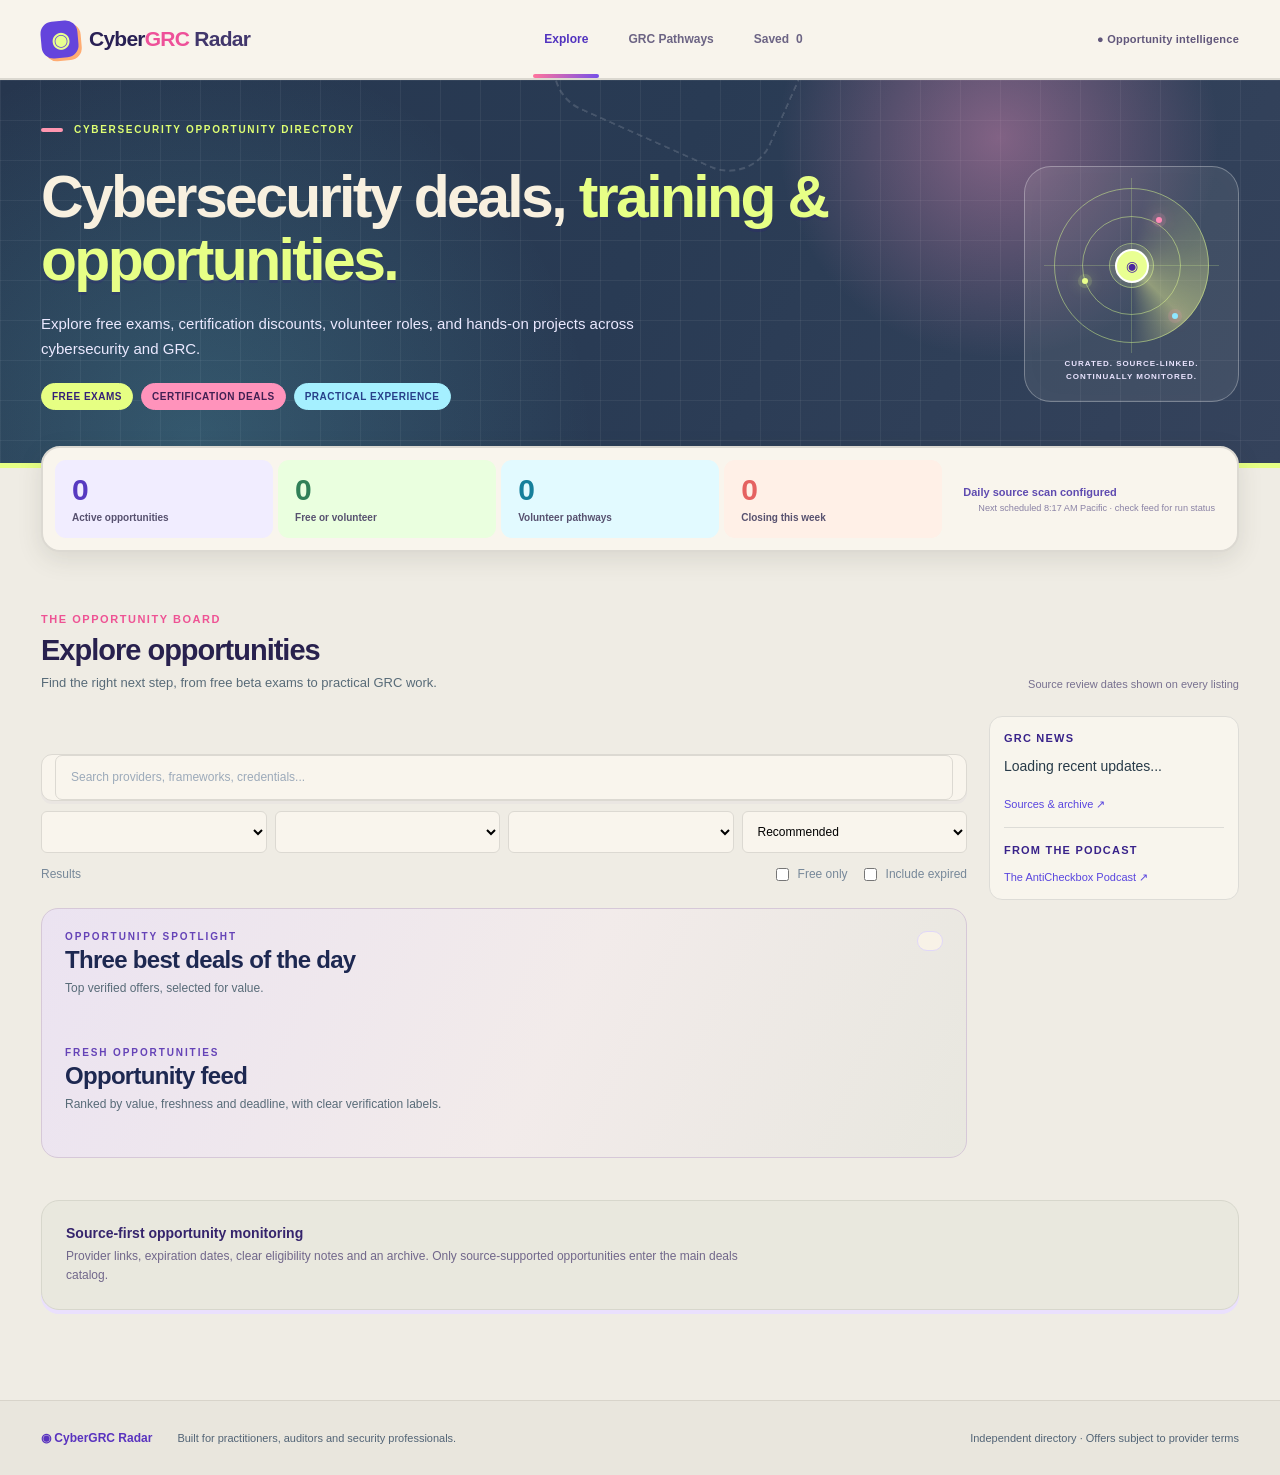
==== index.html @ ed6a0fc0 "Rollback homepage regression to last known working layout" ====
<!doctype html><html lang="en"><head><meta charset="utf-8"><meta name="viewport" content="width=device-width,initial-scale=1"><title>CyberGRC Radar | Cybersecurity Deals, Training & Opportunities</title><link rel="icon" type="image/svg+xml" href="/favicon.svg"><link rel="shortcut icon" type="image/svg+xml" href="/favicon.svg"><style>:root{--bg:#f7f9fb;--surface:#fff;--ink:#122539;--ink2:#33465d;--muted:#718096;--line:#e2e8ee;--navy:#123a53;--blue:#326b82;--teal:#277967;--mint:#e9f5f1;--sand:#faf1e2;--focus:#739cae}*{box-sizing:border-box}html{scroll-behavior:smooth}body{margin:0;background:var(--bg);color:var(--ink);font-family:-apple-system,BlinkMacSystemFont,"Segoe UI",Inter,Arial,sans-serif;font-size:14px;-webkit-font-smoothing:antialiased}button,input,select{font:inherit}button{cursor:pointer}a{color:inherit;text-decoration:none}a:focus-visible,button:focus-visible,input:focus-visible,select:focus-visible{outline:3px solid #95c6cf;outline-offset:2px}.site-shell{min-height:100vh}.nav-bar{height:76px;background:#fff;border-bottom:1px solid #e5eaef}.nav-inner{max-width:1260px;padding:0 31px;margin:auto;height:100%;display:flex;align-items:center;justify-content:space-between;gap:28px}.wordmark{display:inline-flex;align-items:center;gap:11px;font-weight:800;font-size:20px;letter-spacing:-.8px;white-space:nowrap}.logo-mark{width:37px;height:37px;border-radius:9px;display:grid;place-items:center;background:#1e4557;color:#d3f4e9}.wordmark-accent{color:#2f7781}.wordmark-muted{font-weight:450;color:#647786}.top-links{height:100%;display:flex;align-items:center;gap:30px}.top-links button{display:flex;height:100%;align-items:center;gap:7px;background:none;border:0;font-size:13px;font-weight:600;color:#65788a;position:relative;white-space:nowrap;padding:0 4px}.top-links button.active{color:#173b53}.top-links button.active:after{content:"";position:absolute;bottom:0;height:3px;background:#2c7180;left:0;right:0;border-radius:3px 3px 0 0}.saved-count{border-radius:8px;background:#edf2f5;font-size:11px;padding:3px 6px;color:#567081}.nav-verified{font-size:11px;letter-spacing:.02em;color:#66818f;display:flex;align-items:center;gap:8px;white-space:nowrap}.online-dot,.mini-green-dot,.status-dot{display:inline-block;width:7px;height:7px;border-radius:50%;background:#3b927e}.hero{background:linear-gradient(115deg,#143a50 0%,#123b52 45%,#224e60 100%);color:white}.hero:before{content:"";position:absolute;inset:76px 0 auto;height:305px;pointer-events:none;background:radial-gradient(ellipse 600px 280px at 80% 34%,rgba(115,201,190,.11),transparent 65%)}.hero-row{min-height:308px;max-width:1260px;margin:auto;display:flex;justify-content:space-between;align-items:center;padding:24px 31px 39px;position:relative;gap:45px}.hero-eyebrow{max-width:1198px;margin:auto;padding-top:43px;font-size:10px;font-weight:800;letter-spacing:.165em;color:#a0d4d6;display:flex;align-items:center;gap:11px}.eyebrow-line{width:24px;background:#73c3b6;height:2px}.hero h1{font-size:clamp(35px,4.3vw,55px);letter-spacing:-2.1px;line-height:1.1;max-width:820px;margin:7px 0 20px;font-weight:710}.hero h1 span{color:#a8d9d8}.hero p{color:#c2d7e3;font-size:15px;line-height:1.65;max-width:680px;margin:0}.hero-panel{width:215px;flex:none;display:flex;flex-direction:column;align-items:center;justify-content:center;gap:5px;opacity:.92}.hero-panel>span{font-size:9px;letter-spacing:.12em;text-align:center;color:#9bc3c9;line-height:1.6;font-weight:650}.radar-visual{width:175px;height:175px;position:relative;border-radius:50%;display:grid;place-items:center}.radar-ring{position:absolute;border:1px solid rgba(156,226,212,.27);border-radius:50%}.ring-one{inset:10px}.ring-two{inset:38px}.ring-three{inset:65px}.radar-visual:before,.radar-visual:after{content:"";position:absolute;background:rgba(152,217,210,.19)}.radar-visual:before{width:1px;height:100%}.radar-visual:after{height:1px;width:100%}.radar-sweep{position:absolute;inset:10px;border-radius:50%;background:conic-gradient(from 200deg,transparent 0deg,transparent 230deg,rgba(70,167,160,.23) 315deg,transparent 360deg)}.radar-ping{position:absolute;z-index:2;width:6px;height:6px;border-radius:50%;background:#9bdbb9;box-shadow:0 0 10px rgba(147,233,187,.65)}.dot1{top:39px;left:112px}.dot2{top:100px;left:38px}.dot3{bottom:34px;right:41px}.radar-center{z-index:3;background:#17485c;border:1px solid #4b9097;width:34px;height:34px;border-radius:50%;display:grid;place-items:center;color:#a1d8d4}.metrics-bar{max-width:1198px;margin:-17px auto 0;min-height:100px;background:#fff;border:1px solid var(--line);border-radius:9px;box-shadow:0 7px 25px #123a5310;display:flex;align-items:stretch;position:relative;padding:18px 14px;z-index:2}.metrics-bar>div:not(.metric-note){flex:1;display:flex;flex-direction:column;justify-content:center;gap:5px;padding:0 23px;border-right:1px solid var(--line)}.metric-value{font-size:26px;line-height:1;font-weight:735;letter-spacing:-1px}.metric-label{font-size:11px;color:#75899a;white-space:nowrap}.metric-note{min-width:220px;padding:0 20px;display:flex;align-items:flex-start;gap:7px;justify-content:center;flex-direction:column;font-weight:650;color:#477e73;font-size:11px}.metric-note small{color:#8598a5;font-weight:450;margin-left:15px;margin-top:-2px}.mini-green-dot{position:absolute}.metric-note>span:not(.mini-green-dot){padding-left:15px}.workspace{max-width:1198px;margin:auto;padding:48px 0 90px}.section-heading{display:flex;justify-content:space-between;align-items:end;margin-bottom:23px;gap:20px}.section-heading h2{font-size:26px;margin:8px 0 6px;letter-spacing:-.6px;font-weight:710}.section-heading p{font-size:13px;color:#7d8e9d;margin:0;line-height:1.5}.kicker{font-size:10px;letter-spacing:.15em;font-weight:800;color:#448a82}.update-note{font-size:11px;color:#8ba0ad;display:flex;align-items:center;gap:7px;padding-bottom:3px;white-space:nowrap}.section-tabs{display:flex;gap:0;border-bottom:1px solid var(--line);overflow-x:auto;scrollbar-width:none;margin-bottom:22px}.section-tabs button{background:transparent;border:0;border-bottom:2px solid transparent;white-space:nowrap;color:#728493;font-size:12px;font-weight:600;padding:14px 20px 14px;transition:color .15s}.section-tabs button:first-child{padding-left:3px}.section-tabs button.selected{color:#24677a;border-bottom-color:#24677a}.section-tabs button:hover{color:#1f566c}.control-area{display:flex;gap:15px;align-items:end;margin-bottom:20px}.search-field{min-height:45px;display:flex;align-items:center;gap:12px;background:#fff;border:1px solid #dae3ea;border-radius:7px;padding:0 13px;color:#889dad;flex:1;min-width:200px}.search-field input{min-width:0;width:100%;border:none;outline:none;background:transparent;font-size:12px;color:#24394a}.search-field input::placeholder{color:#9caaba}.search-field button{border:none;background:none;color:#789}.filters{display:flex;gap:11px}.filters label{display:flex;flex-direction:column;gap:5px;font-size:10px;color:#7892a1;font-weight:600}.filters select,.result-sort select{appearance:none;-webkit-appearance:none;background:#fff url("data:image/svg+xml,%3Csvg xmlns='http://www.w3.org/2000/svg' width='12' height='12' viewBox='0 0 24 24' fill='none' stroke='%236a8596' stroke-width='2'%3E%3Cpath d='m6 9 6 6 6-6'/%3E%3C/svg%3E") no-repeat right 12px center;border:1px solid #dae3ea;border-radius:7px;min-height:45px;padding:0 29px 0 12px;font-size:12px;color:#405669;min-width:145px;max-width:190px}.results-toolbar{display:flex;justify-content:space-between;gap:12px;align-items:center;margin:19px 0}.result-count{display:flex;align-items:center;gap:11px;color:#8294a3;font-size:12px}.result-count strong{font-size:13px;color:#1c4257}.result-count label{display:flex;align-items:center;gap:5px;font-size:11px;cursor:pointer;white-space:nowrap}.result-count input{accent-color:#286b78}.result-sort{display:flex;align-items:center;gap:11px;font-size:11px;color:#8497a5}.result-sort select{min-height:34px;min-width:125px;padding-left:10px}.result-sort>button{color:#44827a;background:none;border:0;font-weight:700;font-size:11px;display:flex;align-items:center;gap:4px}.deals-grid{display:grid;grid-template-columns:repeat(3,minmax(0,1fr));gap:16px}.deal-card{background:#fff;border:1px solid #e0e7ec;border-radius:9px;padding:23px 20px 18px;min-height:303px;display:flex;flex-direction:column;transition:border-color .18s,box-shadow .18s,transform .18s}.deal-card:hover{border-color:#acc5cc;box-shadow:0 9px 24px #183f5610;transform:translateY(-1px)}.deal-expired{opacity:.68}.deal-mainrow{display:flex;align-items:flex-start;gap:12px}.deal-icon{flex:0 0 42px;width:42px;height:42px;border-radius:9px;display:grid;place-items:center;background:#ecf4f6;color:#286e7a}.deal-icon.ink-icon{background:#f0f4ed;color:#57816c}.deal-content{flex:1;min-width:0}.deal-headline{font-size:11px;display:flex;flex-wrap:wrap;gap:5px;color:#6c8190;align-items:center}.provider{font-weight:800;color:#376b80}.mini-divider{color:#a7b5bb}.deal-card h3{font-size:15px;letter-spacing:-.23px;font-weight:710;line-height:1.37;margin:7px 0 0}.save-icon{flex:none;border:0;background:transparent;color:#95a6ae;padding:2px}.save-icon.is-saved{color:#357985}.save-icon:hover{color:#25576e}.deal-desc{color:#657b8a;line-height:1.62;font-size:12px;margin:17px 0 15px;min-height:58px}.deal-tagrow{display:flex;align-items:center;flex-wrap:wrap;gap:7px;margin-top:auto}.deal-type{font-size:10px;font-weight:750;color:#6c7690;background:#f1f0fa;border-radius:4px;padding:6px 8px}.deal-type.type-free{color:#327967;background:#e9f5ef}.price-text{font-size:11px;font-weight:650;color:#536c7a}.urgency{display:inline-flex;align-items:center;gap:4px;border-radius:4px;font-size:10px;background:#fff1db;color:#ac6e27;padding:5px 6px;font-weight:720}.upcoming{font-size:10px;color:#4e7d9b;background:#e8f3fa;padding:5px 6px;border-radius:4px}.archived{font-size:10px;color:#8a8d97;background:#f0f0f0;padding:5px 6px;border-radius:4px}.framework-tags{display:flex;gap:6px;flex-wrap:wrap;margin-top:15px}.framework-tags span{font-size:10px;color:#667f91;border:1px solid #dfe8ed;border-radius:4px;padding:4px 7px}.deal-bottom{border-top:1px solid #ecf0f3;margin-top:16px;padding-top:13px;display:flex;align-items:center;justify-content:space-between;gap:7px}.eligibility{font-size:10px;color:#8b9ba7;max-width:50%;position:relative}.eligibility summary{cursor:pointer;display:flex;align-items:center;gap:4px;white-space:nowrap}.eligibility summary::marker{content:""}.eligibility[open]{z-index:5}.eligibility[open]>p{background:#fff;border:1px solid #e1e8ec;box-shadow:0 8px 18px #13374b18;padding:12px;position:absolute;z-index:9;width:280px;left:0;bottom:25px;color:#516b7a;line-height:1.5;border-radius:7px}.eligibility[open]>p+p{bottom:100px}.visit-link{display:flex;align-items:center;gap:3px;color:#2c7381;font-size:11px;font-weight:800;white-space:nowrap}.visit-link:hover{color:#154c64}.about-band{border:1px solid #dae6eb;background:#f0f6f7;border-radius:10px;margin-top:35px;display:flex;align-items:center;justify-content:space-between;padding:24px;gap:25px}.about-heading{display:flex;align-items:flex-start;gap:14px;color:#327584}.about-heading h3{font-size:14px;margin:0 0 6px;color:#24445b}.about-heading p{font-size:12px;max-width:710px;margin:0;color:#718998;line-height:1.6}.about-band button{background:white;border:1px solid #bcd4db;padding:10px 13px;border-radius:6px;display:flex;align-items:center;gap:8px;color:#316b79;font-size:11px;font-weight:760;white-space:nowrap}.no-results{margin:20px auto;padding:80px 15px;text-align:center;display:flex;flex-direction:column;align-items:center;gap:10px;color:#8295a0;background:#fff;border-radius:8px;border:1px solid var(--line)}.no-results h3{margin:5px 0 0;color:#334e60}.no-results p{margin:0 0 12px}.no-results button{background:#1f6072;border:none;color:white;padding:10px 15px;border-radius:6px;display:flex;align-items:center;gap:8px}.discovery-panel{background:#fff;border:1px solid var(--line);border-radius:9px;padding:25px;min-height:340px}.discovery-header{display:flex;gap:16px;align-items:center}.discovery-icon{width:48px;height:48px;border-radius:10px;background:#eaf3f5;color:#3b8290;display:grid;place-items:center}.discovery-header h3{margin:0 0 5px;font-size:18px}.discovery-header p{margin:0;font-size:12px;color:#758a99;line-height:1.6}.discovery-status{display:flex;gap:22px;border-top:1px solid var(--line);border-bottom:1px solid var(--line);margin-top:22px;padding:15px 0;color:#7d929e;font-size:11px}.discovery-status span{display:inline-flex;align-items:center;gap:8px}.status-dot{background:#c8d4db}.status-dot.healthy{background:#3b927e}.lead-list{display:flex;flex-direction:column}.lead-row{padding:18px 3px;border-bottom:1px solid var(--line);display:flex;justify-content:space-between;gap:20px;align-items:center}.lead-row:hover{background:#fafcfe}.lead-row div{display:flex;flex-direction:column;gap:6px}.lead-query{font-size:10px;font-weight:800;color:#b18849;letter-spacing:.06em}.lead-row strong{font-size:13px}.lead-row small{font-size:10px;color:#8b9aa4}.empty-leads{padding:63px 10px;text-align:center;display:flex;flex-direction:column;align-items:center;gap:9px;color:#8ca2aa}.empty-leads strong{font-size:14px;color:#4c687a}.empty-leads p{font-size:12px;max-width:420px;line-height:1.7;margin:0}footer{border-top:1px solid var(--line);background:white;padding:30px max(25px,calc((100vw - 1198px)/2));display:flex;align-items:center;justify-content:space-between;gap:20px;font-size:11px;color:#8ba0ad}footer>div{display:flex;gap:25px;align-items:center}.footer-brand{font-size:12px;font-weight:800;display:flex;align-items:center;gap:7px;color:#315f75}@media(max-width:1240px){.metrics-bar,.workspace{margin-left:24px;margin-right:24px}.hero-eyebrow{margin-left:30px}.metrics-bar{margin-top:-17px}}@media(max-width:950px){.hero-panel{display:none}.hero-row{min-height:260px}.metrics-bar>div:not(.metric-note){padding:0 12px}.metric-note{min-width:170px;padding:0 10px}.control-area{flex-wrap:wrap}.search-field{flex-basis:100%}.filters{width:100%;display:grid;grid-template-columns:repeat(3,minmax(0,1fr))}.filters select{max-width:none;width:100%}.deals-grid{grid-template-columns:repeat(2,minmax(0,1fr))}.nav-verified{display:none}}@media(max-width:650px){.nav-bar{height:65px}.nav-inner{padding:0 16px}.wordmark{font-size:16px;gap:7px}.logo-mark{width:31px;height:31px}.top-links{gap:6px}.top-links button{font-size:11px;padding:0 5px} .top-links button:nth-child(2){display:flex}.hero-eyebrow{padding:30px 20px 0;margin:0;font-size:8px}.hero-row{padding:18px 20px 50px;min-height:auto}.hero h1{font-size:36px;letter-spacing:-1.25px}.hero p{font-size:13px}.metrics-bar{margin:-20px 13px 0;padding:16px 8px;min-height:94px;display:grid;grid-template-columns:repeat(4,1fr)}.metrics-bar>div:not(.metric-note){padding:0 5px;border-right:0;align-items:center;text-align:center}.metric-value{font-size:20px}.metric-label{font-size:9px;white-space:normal}.metric-note{display:none}.workspace{padding-top:35px;margin:0 14px}.section-heading{align-items:flex-start}.section-heading h2{font-size:22px}.section-heading p{font-size:12px}.update-note{display:none}.section-tabs{margin-left:-14px;margin-right:-14px;padding-left:14px}.section-tabs button{padding:13px 12px!important;font-size:11px}.filters{grid-template-columns:repeat(2,minmax(0,1fr));gap:8px}.filters label:last-child{grid-column:span 2}.results-toolbar{align-items:flex-start;flex-direction:column;gap:10px}.result-sort{align-self:flex-end}.deals-grid{grid-template-columns:1fr;gap:12px}.deal-card{min-height:260px}.deal-desc{min-height:0}.about-band{flex-direction:column;align-items:flex-start;padding:18px}.about-band button{align-self:flex-start}footer{padding:25px 18px;flex-direction:column;align-items:flex-start}footer>div{flex-direction:column;align-items:flex-start;gap:7px}.discovery-status{flex-wrap:wrap;gap:12px}.eligibility[open]>p{width:220px}}@media(prefers-reduced-motion:reduce){*{scroll-behavior:auto!important;transition:none!important}}

/* CyberGRC Radar · Arcade-light design refresh */
:root {
  --bg: #fbfaff;
  --surface: #ffffff;
  --ink: #221b43;
  --ink2: #41375f;
  --muted: #716a89;
  --line: #e7e1f4;
  --navy: #39238a;
  --blue: #5945df;
  --teal: #157a85;
  --mint: #e1f9f0;
  --sand: #fff3cc;
  --focus: #7241ee;
  --purple: #6242df;
  --plum: #342078;
  --pink: #fa68a5;
  --orange: #ff8359;
  --lime: #dfff73;
  --aqua: #85e7e4;
}
body {
  background: radial-gradient(circle at 8% 15%,rgba(255,226,129,.24),transparent 21%),
              radial-gradient(circle at 94% 33%,rgba(129,221,244,.20),transparent 25%),
              radial-gradient(circle at 25% 82%,rgba(218,197,255,.19),transparent 30%), #faf9ff;
  color: var(--ink);
}
a:focus-visible, button:focus-visible, input:focus-visible, select:focus-visible, summary:focus-visible {
  outline: 3px solid #ff9b52;
  outline-offset: 3px;
}
.nav-bar {
  height: 80px;
  background: rgba(255,255,255,.97);
  border-bottom: 2px solid #eee7ff;
}
.wordmark {font-size: 21px;letter-spacing: -.75px;color:#292054}
.logo-mark {
  border-radius: 12px;
  background: #6444dc;
  color: #e8ff8f;
  box-shadow: 3px 3px 0 #ffac72;
  transform: rotate(-5deg);
}
.wordmark-accent {color: #ee5099}
.wordmark-muted {color:#42376c;font-weight: 750}
.top-links {gap:18px}
.top-links button {color:#6c6484;font-size:12px;font-weight:750;padding:0 11px}
.top-links button:hover,.top-links button.active {color:#5233bf}
.top-links button.active:after {height:4px;background:linear-gradient(90deg,#ff739c,#7650e8);border-radius:10px}
.saved-count {background:#e9e1ff;color:#5431ac;font-weight:800}
.nav-verified {color:#61577b;font-weight:650}
.online-dot,.mini-green-dot,.status-dot {background:#16ad83;box-shadow:0 0 0 3px rgba(73,218,170,.15)}
.hero {
  position:relative;
  overflow:hidden;
  background: linear-gradient(113deg,#4b2aa9 0%,#5840d5 52%,#276cca 100%);
  border-bottom:5px solid #e6ff85;
  color:white;
}
.hero:before {
  content:"";
  position:absolute;
  inset:0;
  height:auto;
  background:
    radial-gradient(circle at 78% 15%,rgba(255,152,200,.40) 0,transparent 21%),
    radial-gradient(circle at 15% 95%,rgba(112,233,241,.18) 0,transparent 35%),
    linear-gradient(rgba(255,255,255,.055) 1px,transparent 1px),
    linear-gradient(90deg,rgba(255,255,255,.055) 1px,transparent 1px);
  background-size:auto,auto,40px 40px,40px 40px;
  pointer-events:none;
}
.hero:after {
  content:"";
  width:230px;height:230px;border:2px dashed rgba(255,255,255,.14);
  transform:rotate(24deg);
  position:absolute;top:-165px;left:45%;border-radius:46px;
  pointer-events:none;
}
.hero-eyebrow {
  max-width:1198px;
  padding-top:44px;
  color:#dfff73;
  letter-spacing:.17em;
  font-weight:850;
  position:relative;
  z-index:1;
}
.eyebrow-line {height:4px;width:22px;background:#ff96b0;border-radius:6px}
.hero-row {min-height:328px;padding-top:23px;padding-bottom:53px;z-index:1}
.hero h1 {font-weight:850;letter-spacing:-2.6px;font-size:clamp(36px,4.6vw,60px);line-height:1.07;max-width:790px}
.hero h1 span {color:#e7ff86;text-shadow: 0 3px 0 rgba(49,32,129,.25)}
.hero p {font-size:15px;color:#ebe9ff;max-width:645px;line-height:1.7}
.hero-chips {display:flex;flex-wrap:wrap;gap:8px;margin-top:21px}
.hero-chips button {border:1px solid rgba(255,255,255,.40);background:rgba(255,255,255,.13);color:#fff;font-size:10px;font-weight:850;letter-spacing:.05em;border-radius:999px;padding:7px 10px;display:flex;align-items:center;gap:7px}
.hero-chips button:nth-child(1) {background:#e6ff83;border-color:#e6ff83;color:#342078}
.hero-chips button:nth-child(2) {background:#ff93bb;border-color:#ff93bb;color:#412053}
.hero-chips button:nth-child(3) {background:#a5f0ff;border-color:#a5f0ff;color:#273f89}
.hero-chips button {cursor:pointer;font-family:inherit;transition:transform .15s ease,filter .15s ease}
.hero-chips button:hover {transform:translateY(-2px);filter:brightness(1.06)}
.hero-chips button:focus-visible {outline:3px solid #fff;outline-offset:3px}
.hero-panel {
  padding:11px 5px 17px;
  background:rgba(255,255,255,.09);
  border:1px solid rgba(255,255,255,.30);
  border-radius:27px;
  box-shadow: inset 0 0 30px rgba(255,255,255,.025);
  opacity:1;
}
.hero-panel>span {color:#eae4ff;font-weight:850;font-size:8px}
.radar-ring{border-color:rgba(218,255,142,.48)}
.radar-visual:before,.radar-visual:after{background:rgba(217,255,144,.22)}
.radar-sweep{background:conic-gradient(from 180deg,transparent 0deg,transparent 190deg,rgba(245,252,149,.45) 315deg,transparent 360deg)}
.radar-ping{background:#ff8bb7;box-shadow:0 0 0 4px rgba(255,139,183,.15),0 0 15px rgba(255,161,199,.85)}
.radar-ping.dot2 {background:#e9ff8b;box-shadow:0 0 0 4px rgba(219,255,135,.15),0 0 15px #dfff73}
.radar-ping.dot3 {background:#8ee7ff}
.radar-center {background:#e9ff92;color:#4a279e;border:2px solid white;box-shadow:0 0 0 5px rgba(221,255,159,.13)}
.metrics-bar {
  margin-top:-22px;
  border:2px solid #e2d7ff;
  border-radius:19px;
  box-shadow:0 9px 0 rgba(89,69,196,.065),0 16px 30px rgba(69,45,127,.08);
  padding:12px;
  gap:5px;
}
.metrics-bar>div:not(.metric-note){border-right:0;padding:15px 17px;border-radius:11px;gap:7px}
.metrics-bar>div:nth-child(1){background:#f1edff}
.metrics-bar>div:nth-child(2){background:#eaffdf}
.metrics-bar>div:nth-child(3){background:#e2faff}
.metrics-bar>div:nth-child(4){background:#fff0e7}
.metric-value {font-size:30px;font-weight:870;color:#573ac1}
.metrics-bar>div:nth-child(2) .metric-value {color:#318058}
.metrics-bar>div:nth-child(3) .metric-value {color:#167f9b}
.metrics-bar>div:nth-child(4) .metric-value {color:#e56261}
.metric-label {font-size:10px;font-weight:720;color:#57516f}
.metric-note {color:#5f4bb0;font-size:11px;min-width:195px;padding:0 10px 0 16px}
.metric-note small {color:#8a82a5}
.workspace {padding-top:58px}
.kicker {color:#ee5394;font-size:11px;letter-spacing:.14em}
.section-heading h2 {font-weight:870;letter-spacing:-1px;font-size:29px;color:#28214e}
.section-heading p,.update-note {color:#77708f}
.section-tabs {border-bottom:0;gap:7px;margin-bottom:20px;padding-bottom:6px;flex-wrap:nowrap}
.section-tabs button,.section-tabs button:first-child {
  padding:11px 17px;
  border-radius:999px;
  color:#655c87;
  border:1.5px solid #e2dcf4;
  background:#fff;
  font-weight:770;
  font-size:11px;
  box-shadow:0 2px 0 #eeeafa;
}
.section-tabs button.selected {color:#fff;background:#6342db;border-color:#6342db;box-shadow:0 4px 0 #dacfff}
.section-tabs button:hover {color:#5336b7;border-color:#b4a5f8;background:#f4f0ff}
.section-tabs button.selected:hover{color:white;background:#5833cb}
.search-field,.filters select,.result-sort select {border:1.5px solid #ddd5f3;border-radius:11px;background-color:#fff;box-shadow:0 3px 0 rgba(98,70,159,.035)}
.search-field {min-height:47px;color:#7661cc}
.search-field:focus-within {border-color:#936eff;box-shadow:0 0 0 3px rgba(134,102,241,.13)}
.search-field input {color:#382c5e;font-size:12px}
.filters label {color:#77708f;font-weight:750}
.filters select,.result-sort select {color:#42345f;font-weight:600}
.result-count {color:#756f8b}
.result-count strong {color:#5535c4;font-weight:900;font-size:15px}
.result-count input{accent-color:#7149e0}
.result-sort {color:#726b87}
.result-sort>button {color:#6543d8}
.deals-grid{gap:17px}
.deal-card {
  --card-accent:#7c5af0;
  position:relative;
  overflow:visible;
  border:1.5px solid #e5dff1;
  border-radius:16px;
  padding:25px 20px 18px;
  background:#fff;
  box-shadow:0 4px 0 rgba(113,88,171,.08),0 9px 20px rgba(61,39,111,.045);
  transition: transform .2s ease,box-shadow .2s ease,border-color .2s ease;
}
.deal-card:before {content:"";height:5px;position:absolute;top:-1px;left:19px;right:19px;border-radius:0 0 8px 8px;background:var(--card-accent)}
.deal-card:hover{border-color:#baa8ed;box-shadow:0 8px 0 rgba(111,77,218,.09),0 18px 28px rgba(60,39,120,.12);transform:translateY(-3px)}
.deal-card[data-tone="pink"] {--card-accent:#ff69a8}
.deal-card[data-tone="orange"] {--card-accent:#ff9767}
.deal-card[data-tone="aqua"] {--card-accent:#2cc9d6}
.deal-card[data-tone="lime"] {--card-accent:#9ed24d}
.deal-card[data-tone="blue"] {--card-accent:#6ba6fa}
.deal-card[data-tone="purple"] {--card-accent:#8969ee}
.deal-icon {border-radius:12px;background:color-mix(in srgb,var(--card-accent) 16%,white);color:#5c3ac5;width:44px;height:44px}
.deal-card[data-tone="orange"] .deal-icon{color:#d3531d}
.deal-card[data-tone="aqua"] .deal-icon{color:#06788b}
.deal-card[data-tone="pink"] .deal-icon{color:#c53b75}
.deal-card[data-tone="lime"] .deal-icon,.deal-icon.ink-icon{background:#edfad8;color:#55862c}
.provider{color:#5a40b2;font-weight:850}
.deal-category{color:#877e9a}
.deal-card h3{font-size:15px;font-weight:830;color:#262040}
.deal-desc{color:#716b83}
.save-icon{color:#aaa0bc}
.save-icon:hover,.save-icon.is-saved{color:#f15e9e}
.deal-type{background:#f0eaff;color:#5b3abb;border-radius:7px;padding:6px 9px;font-weight:830}
.deal-type.type-free{background:#eaffd9;color:#377a35}
.deal-card[data-tone="orange"] .deal-type{color:#af5024;background:#fff0e4}
.deal-card[data-tone="pink"] .deal-type{color:#a52e65;background:#ffedf6}
.deal-card[data-tone="aqua"] .deal-type{color:#167985;background:#ddf7fc}
.deal-card[data-tone="lime"] .deal-type{color:#437c36;background:#eafbda}
.price-text{color:#483b70;font-weight:820}
.urgency {background:#fff1d9;color:#ae5b27;border-radius:7px;font-weight:850}
.upcoming{color:#326ab9;background:#e9f1ff;border-radius:7px}
.framework-tags span{border:1px solid #e5def5;background:#faf8ff;color:#70618b;border-radius:999px;padding:5px 9px;font-weight:650}
.deal-bottom{border-color:#f0ebf7}
.eligibility{color:#847b9a}
.eligibility[open]>p{border-color:#ddd1f8;box-shadow:0 10px 35px #44317d1e}
.visit-link{color:#5f3de1;font-weight:850}
.visit-link:hover{color:#ee568d}
.about-band{border:1.5px solid #decfff;background:linear-gradient(110deg,#f2ecff,#fff1f8 63%,#fff4df);border-radius:18px;box-shadow:0 4px 0 #eae0fd}
.about-heading{color:#6743d5}
.about-heading h3{font-weight:830;color:#35246c}
.about-heading p{color:#71678b}
.about-band button,.no-results button{border-radius:11px;background:#6242db;color:#fff;border:1px solid #6242db;font-weight:800;box-shadow:0 4px 0 #d3c4fb}
.about-band button:hover,.no-results button:hover{background:#502dbd}
.no-results,.discovery-panel{border:1.5px solid #e7def6;border-radius:17px}
.discovery-icon{background:#efecff;color:#6c48cf;border-radius:12px}
.discovery-header p,.discovery-status,.lead-row small{color:#7b728e}
.lead-query{color:#e95c97}
.lead-row:hover{background:#fcfaff}
.empty-leads{color:#756b97}
footer{background:#fff;border-top:2px solid #eee8fa;color:#8a829c}
.footer-brand{color:#5933bf}
/* Standalone preview renders a compact but functional version of each card. */
.preview-note {background:#ecf7ff!important;color:#455d9f!important;border-bottom:1px solid #cceaff!important;font-weight:720}
.simple-card .simple-heading .provider{color:#5d3abd}
.simple-card .simple-heading button {color:#ab9ac3}
.simple-card .simple-heading button.on {color:#f15e9e}
.simple-card .simple-tag {background:#edffdc;color:#40733b;border-radius:7px;font-weight:800}
.simple-card .simple-tag.discount{background:#fff0e3;color:#a95e2d}
.simple-card-foot a {color:#5f3de1;font-weight:850}
/* Respect small screens and system accessibility settings. */
@media(max-width:950px){.hero-panel{display:none}.metrics-bar>div:not(.metric-note){padding:10px}.metrics-bar{gap:2px}.top-links{gap:5px}.section-tabs{overflow-x:auto}}
@media(max-width:650px){
  .nav-bar{height:65px}
  .wordmark{font-size:16px}
  .top-links button{padding:0 5px}
  .hero-eyebrow{padding-top:28px}
  .hero-row{padding-bottom:52px}
  .hero h1{font-size:39px;letter-spacing:-1.7px}
  .hero-chips{gap:6px}
  .hero-chips span{font-size:8px;padding:6px 8px}
  .metrics-bar{padding:7px;grid-template-columns:repeat(2,minmax(0,1fr));gap:5px;margin-top:-25px}
  .metrics-bar>div:not(.metric-note){padding:10px 4px}
  .metric-value{font-size:23px}
  .metric-label{font-size:9px}
  .workspace{padding-top:44px}
  .section-heading h2{font-size:25px}
  .section-tabs{margin-right:-14px;padding-right:14px}
  .section-tabs button,.section-tabs button:first-child{font-size:10px;padding:10px 12px!important}
  .deal-card{border-radius:14px}
}
@media(prefers-reduced-motion:reduce){.deal-card{transition:none}}
/* Preview navigation keeps the same accent colors as the deployed app. */
#tabs button.selected{background:#6342db;color:#fff;border-color:#6342db;box-shadow:0 4px 0 #dacfff}
#tabs button:not(.selected):hover{background:#f4f0ff;color:#5336b7}

.radar-content-layout{display:grid;grid-template-columns:minmax(0,1fr) 238px;gap:24px;align-items:start}.radar-content-layout>#board{min-width:0}.radar-news{position:sticky;top:20px;border:1px solid var(--line);background:var(--surface);border-radius:13px;padding:16px 15px;min-width:0}.radar-news-heading{display:flex;justify-content:space-between;align-items:center;gap:8px;margin-bottom:12px}.radar-news-heading span{font-size:11px;letter-spacing:.11em;font-weight:800;color:var(--navy)}.radar-news-heading small{font-size:10px;color:var(--muted)}.radar-news-item{display:block;text-decoration:none;color:inherit;padding:12px 0;border-top:1px solid var(--line)}.radar-news-item strong{display:block;font-size:13px;line-height:1.45;font-weight:650}.radar-news-item small{display:block;font-size:11px;color:var(--muted);margin-top:5px}.radar-news-more{display:block;font-size:11px;color:var(--blue);padding-top:10px;text-decoration:none}@media(max-width:1100px){.radar-content-layout{grid-template-columns:minmax(0,1fr)}.radar-news{position:static}.radar-news-item{padding:10px 0}}</style><style>.preview-note{background:#e9f3f6;padding:10px 20px;text-align:center;font-size:12px;color:#3c667b}.preview-btn{border:0;background:transparent;color:inherit;font-size:inherit;cursor:pointer}.simple-card-foot{display:flex;align-items:center;justify-content:space-between;margin-top:16px;padding-top:14px;border-top:1px solid #ebeff2}.simple-search{display:flex;align-items:center;gap:10px}.simple-search input{height:45px;border:1px solid #d8e3ea;background:white;border-radius:7px;padding:0 15px;flex:1;min-width:0}.simple-pills{display:flex;gap:8px;flex-wrap:wrap;margin:25px 0}.simple-pills button{border:1px solid #dae4e9;background:white;border-radius:20px;padding:9px 14px;font-size:12px;color:#63798a}.simple-pills button.selected{background:#19475a;color:white;border-color:#19475a}.simple-selects{display:flex;gap:10px;flex-wrap:wrap}.simple-selects select{padding:12px;border:1px solid #d8e2e9;border-radius:6px;background:white;min-width:140px}.simple-tool{display:flex;justify-content:space-between;gap:15px;align-items:center;margin:0 0 18px;color:#789}.simple-tool label{display:flex;gap:6px;align-items:center}.simple-tool input{accent-color:#277967}.simple-tag{display:inline-block;border-radius:4px;background:#edf5f2;color:#297869;padding:6px 8px;font-size:10px;font-weight:700}.simple-tag.discount{background:#f1f0fa;color:#675986}.simple-tag.expired{background:#f3efed;color:#988677}.simple-card{min-height:250px}.simple-card h3{font-size:16px}.simple-muted{font-size:11px;color:#8a9da9}.simple-heading{display:flex;justify-content:space-between;gap:13px}.simple-heading button{background:none;border:0;color:#8198a2;cursor:pointer}.simple-heading button.on{color:#347c85}.preview-overlay{text-align:center;color:#70889b;padding:45px;line-height:1.7;background:#fff;border:1px solid #e2e9ed;border-radius:9px}</style><style>.pilot-feature{max-width:1200px;margin:22px auto 0;padding:22px 25px;display:flex;align-items:center;gap:19px;flex-wrap:wrap;background:#fff9ea;border:2px solid #f2c94d;border-radius:16px;box-shadow:4px 5px 0 #f7e5a6}.pilot-feature-mark{flex:none;background:#5842cf;color:#fff;padding:10px 12px;border-radius:9px;font-weight:800;font-size:11px;letter-spacing:.6px}.pilot-feature-copy{flex:1;min-width:230px}.pilot-feature-eyebrow{font-weight:800;letter-spacing:1px;color:#7151b1;font-size:10px;margin-bottom:5px}.pilot-feature-copy h2{font-size:21px;letter-spacing:-.5px;margin:0 0 7px;color:#192d47}.pilot-feature-copy p{margin:0;font-size:12px;color:#4c5870;line-height:1.6}.pilot-feature-link{background:#392ba6;color:white;border-radius:10px;padding:12px 14px;font-size:12px;font-weight:800;white-space:nowrap}.pilot-feature-link:hover{background:#231b73}#scholarBtn{color:#913d7f}#scholarBtn.active{color:#913d7f}#scholarBtn.active:after{background:#dc4ca6}.pilot-feature[style*="none"]{display:none!important}@media(max-width:720px){.pilot-feature{margin:12px 15px 0;padding:16px;gap:12px}.pilot-feature-mark{font-size:10px}.pilot-feature-link{white-space:normal}.top-links{gap:9px}.top-links button{font-size:11px}}</style><style>
.best-deals{max-width:1200px;margin:24px auto 7px;padding:22px 23px 24px;border-radius:17px;background:linear-gradient(119deg,#f1ecff 0%,#f8f4ff 54%,#e9fbff 100%);border:1px solid #d9ccff}
.best-deals-top{display:flex;justify-content:space-between;align-items:start;gap:15px;margin-bottom:19px}.best-eyebrow{font-size:10px;font-weight:850;letter-spacing:1.9px;color:#6543b7}.best-deals h2{font-size:24px;color:#1d2851;letter-spacing:-.7px;margin:4px 0 5px}.best-deals-top p{max-width:640px;margin:0;color:#606782;font-size:12px;line-height:1.6}.best-datestamp{font-size:11px;font-weight:750;color:#5d49a8;background:#fff;border:1px solid #e0d7f8;padding:9px 12px;border-radius:50px;white-space:nowrap}
.best-grid{display:grid;grid-template-columns:repeat(3,minmax(0,1fr));gap:13px}.best-card{background:#fff;border-radius:13px;padding:18px;box-shadow:0 5px 0 rgba(77,46,164,.075);border:1px solid #e0d9f5;display:flex;flex-direction:column;min-width:0}.best-card:nth-child(1){border-top:4px solid #774bfa}.best-card:nth-child(2){border-top:4px solid #14a8ca}.best-card:nth-child(3){border-top:4px solid #ef8b50}.best-card-top{display:flex;align-items:center;justify-content:space-between;gap:8px;flex-wrap:wrap}.best-label{font-size:9px;font-weight:900;letter-spacing:1px;color:#8056de}.best-kind{font-size:10px;font-weight:750;color:#1d736e;background:#e2faf2;padding:5px 8px;border-radius:99px}.best-provider{margin-top:14px;color:#67718b;font-weight:700;font-size:11px}.best-card h3{font-size:17px;line-height:1.3;letter-spacing:-.35px;color:#1c2746;margin:6px 0 9px}.best-card p{color:#5d6a80;line-height:1.6;font-size:12px;margin:0 0 14px;flex:1}.best-facts{display:flex;justify-content:space-between;gap:6px;align-items:center;flex-wrap:wrap;margin-bottom:10px}.best-price{font-size:14px;font-weight:850;color:#3f39a9}.best-deadline{font-size:10px;color:#8b4c2c;background:#fff3e9;border-radius:7px;padding:4px 7px}.best-eligibility{font-size:10px;line-height:1.5;color:#64718c;padding-top:10px;border-top:1px solid #e8e6f2;margin-bottom:15px}.best-foot{display:flex;justify-content:space-between;align-items:center;gap:10px;flex-wrap:wrap;margin-top:auto;font-size:10px;color:#7a8598}.best-foot a{background:#5942d2;color:white;border-radius:8px;padding:9px 11px;font-weight:800;text-decoration:none}.best-foot a:hover{background:#3923b3}
@media(max-width:860px){.best-grid{grid-template-columns:1fr 1fr}.best-card:last-child{grid-column:1/-1}}@media(max-width:610px){.best-deals{margin:15px;padding:16px}.best-grid{grid-template-columns:1fr}.best-card:last-child{grid-column:auto}.best-deals-top{flex-direction:column}.best-deals h2{font-size:22px}}
</style><style>
.discovery-view{padding:6px 0 30px}.discover-head{display:flex;justify-content:space-between;align-items:center;gap:18px;margin:12px 0 17px}.discover-head h3{font-size:23px;letter-spacing:-.4px;margin:5px 0}.discover-head p{font-size:12px;color:#6e7a8c;line-height:1.6;max-width:700px;margin:5px 0}.discover-eyebrow{font-size:10px;letter-spacing:1.7px;color:#6a48d4;font-weight:850}.discover-refresh{border:0;background:#6446d2;color:#fff;font-size:12px;font-weight:800;padding:12px 15px;border-radius:10px;white-space:nowrap}.discover-status{border-radius:10px;padding:12px 15px;background:#eff7ff;border:1px solid #d5e9f4;color:#365b78;font-size:12px;line-height:1.5;margin:12px 0}.discover-controls{display:flex;gap:11px;margin:16px 0}.discover-controls input,.discover-controls select{border:1px solid #d9e0ea;background:#fff;border-radius:9px;padding:11px 12px;color:#23334b;font-size:12px;min-width:0}.discover-controls input{flex:1}.discover-count{color:#788396;font-size:11px;margin:9px 0 15px}.discover-grid{display:grid;grid-template-columns:repeat(2,minmax(0,1fr));gap:13px}.discover-card{padding:18px 19px;background:#fff;border:1px solid #dfe5ef;border-radius:13px;box-shadow:0 2px 0 #eff0f5;min-width:0}.discover-card-top{display:flex;justify-content:space-between;gap:7px;flex-wrap:wrap}.discover-category{font-size:10px;color:#5547aa;background:#f1edff;border-radius:9px;padding:5px 8px;font-weight:800}.discover-badge{font-size:9px;color:#9d5a24;letter-spacing:.8px;font-weight:850}.discover-provider{color:#75829a;font-size:11px;font-weight:700;margin:14px 0 4px}.discover-card h4{color:#182d43;font-size:16px;line-height:1.4;margin:6px 0 24px}.discover-footer{display:flex;justify-content:space-between;gap:12px;align-items:center;flex-wrap:wrap;color:#8692a5;font-size:10px}.discover-footer a{background:#e8faf6;color:#227966;border-radius:7px;padding:8px 9px;font-weight:800;text-decoration:none}.discover-foot{font-size:11px;line-height:1.6;color:#7c899c;margin-top:20px}.discover-foot a{color:#604ac9;font-weight:800}.discover-empty{grid-column:1/-1;text-align:center;padding:40px;color:#718196;border:1px dashed #c8d1df;border-radius:11px;background:#fff}
@media(max-width:700px){.discover-head{align-items:stretch;flex-direction:column}.discover-grid{grid-template-columns:1fr}.discover-controls{flex-wrap:wrap}.discover-controls select{width:100%}}
</style><style>
/* Low-glare reading surface: warm paper instead of bright white, while retaining vivid accents. */
:root{--bg:#efece4;--surface:#f8f5ed;--ink:#24394a;--ink2:#425466;--muted:#66778a;--line:#dddcd7;--mint:#e5eee7;--sand:#f1e7d8}
html,body{background:#efece4!important;color:#283b49}
.nav-bar{background:#f8f4ec!important;border-bottom-color:#dbd8d0}
.hero{background:linear-gradient(116deg,#26364e 0%,#293b54 49%,#35435c 100%);color:#f8f0df}
.hero-panel{background-color:rgba(240,233,223,.075)}
.metrics-bar,.deal-card,.best-card,.discover-card,.search-field,.simple-selects select,.simple-pills button,.simple-search input,.discover-controls input,.discover-controls select,.preview-overlay,.discover-empty{background:#f9f5ed!important;border-color:#dcd9d2!important}
.metrics-bar{box-shadow:0 7px 25px #413e3720}
.deal-card:hover,.best-card:hover,.discover-card:hover{background:#fcf8ef!important;border-color:#c4b9d4!important}
.best-deals{background:linear-gradient(115deg,#ebe3f1 0%,#f2ebea 55%,#e8e7df 100%)!important;border-color:#d6c8d8}
.best-datestamp{background:#f8f2e7!important}
.simple-pills button.selected,#tabs button.selected{background:#5943bb!important;color:#fff!important;border-color:#5943bb!important}
.section-heading p,.discover-head p,.best-deals-top p{color:#586b78}
.simple-card-foot,.best-eligibility{border-color:#dedbd3}
.about-band{background:#e9e8de!important;border-color:#d7d7cc}
.discover-status{background:#e5ebe9!important;border-color:#cbdcd9;color:#35535e}
.discover-card .discover-category{background:#e7dfef;color:#58468a}
.best-card h3,.discover-card h4{color:#28354b}
.best-card p,.deal-desc,.discover-provider{color:#59697a}
footer{background:#e9e6dd!important;border-top:1px solid #d8d4ca;color:#526476}
button,input,select{accent-color:#6550ba}
@media(prefers-color-scheme:dark){:root{color-scheme:light}}
</style><style>.review-id{font-size:10px;font-family:ui-monospace,SFMono-Regular,Menlo,monospace;color:#78658b;background:#eee8f2;border:1px solid #dcd3e2;border-radius:6px;padding:5px 7px;user-select:all}</style><style>
.review-workspace{margin:12px 0 40px}.review-intro{display:flex;justify-content:space-between;gap:20px;align-items:center}.review-intro h3{font-size:23px;letter-spacing:-.5px;margin:6px 0}.review-intro p{margin:0;color:#657280;font-size:12px;line-height:1.6;max-width:630px}.review-workflow-link{background:#6153b4;color:#fff;padding:12px;border-radius:9px;font-size:12px;font-weight:800;text-decoration:none;white-space:nowrap}.review-summary{display:flex;gap:10px;flex-wrap:wrap;margin:22px 0}.review-summary span{background:#ebe5f1;border:1px solid #dbd2e3;border-radius:9px;padding:10px 14px;color:#514976;font-size:12px;font-weight:750}.review-toolbar{display:flex;gap:11px;margin-bottom:20px}.review-toolbar input,.review-toolbar select{border-radius:9px;border:1px solid #d6d2cc;background:#faf6ed;color:#35495c;padding:12px;font-size:12px}.review-toolbar input{flex:1;min-width:0}.review-results{display:grid;grid-template-columns:repeat(2,minmax(0,1fr));gap:13px}.review-card{border-radius:13px;background:#f8f3ea;border:1px solid #dad4d5;padding:19px;min-width:0}.review-card-top{display:flex;justify-content:space-between;align-items:center;gap:12px;flex-wrap:wrap}.review-badges{display:flex;align-items:center;gap:7px}.review-score{background:#e2e5f8;color:#453b9d;border-radius:8px;padding:6px 9px;font-weight:850;font-size:10px}.review-status{background:#efe5d8;color:#805f38;border-radius:8px;padding:6px 9px;font-size:10px;text-transform:capitalize}.review-source{font-size:11px;color:#6e7a8a}.review-card h4{font-size:17px;margin:14px 0 11px;color:#263c53;line-height:1.4}.review-topics{display:flex;gap:5px;flex-wrap:wrap}.review-topics span{font-size:9px;background:#e4eee8;color:#396c64;padding:5px 8px;border-radius:6px}.review-evidence{color:#4f6070;line-height:1.55;font-size:12px;min-height:40px;margin:13px 0}.review-facts{display:flex;flex-direction:column;gap:5px;color:#687485;font-size:11px;border-top:1px solid #ddd7cd;padding-top:11px}.review-note{font-size:11px;padding:10px;background:#ede7df;margin-top:10px;color:#78634b}.review-actions{display:flex;gap:7px;flex-wrap:wrap;margin-top:16px}.review-actions>a,.review-actions button{font:700 11px -apple-system,BlinkMacSystemFont,"Segoe UI",sans-serif;padding:9px 10px;border:1px solid #d2ccd8;border-radius:7px;color:#544a85;background:#f2edf4;text-decoration:none;cursor:pointer}.review-actions>a.review-action-primary{background:#604bbf;color:white;border-color:#604bbf}.review-foot{margin-top:13px;font-size:10px;color:#7a8696}.review-explainer{padding:18px 0;font-size:11px;color:#788396;line-height:1.5}
@media(max-width:860px){.review-results{grid-template-columns:1fr}.review-intro{align-items:flex-start;flex-direction:column}.review-toolbar{flex-wrap:wrap}.review-toolbar select{flex:1}.top-links{gap:12px}.top-links button{font-size:11px}}
@media(max-width:560px){.review-toolbar input,.review-toolbar select{flex-basis:100%}.top-links{gap:8px;overflow-x:auto}}
</style><style>.source-check{font-size:10px;color:#755525;background:#f4e8d2;border:1px solid #dfcdac;padding:4px 7px;border-radius:6px}.scholarships-help{background:#eee9e2;border:1px solid #ddd6ca;border-radius:9px;color:#53606a;font-size:12px;line-height:1.6;padding:12px 16px;margin:8px 0 18px}.scholarships-help a,.preview-overlay a{color:#5646a3;text-decoration:underline}</style><style>@media(max-width:650px){.top-links button:nth-child(2){display:flex!important}.top-links{gap:5px!important}.top-links button{font-size:10px!important;padding:0 3px!important}.wordmark{font-size:13px!important}.nav-inner{padding:0 9px!important}}</style><style>.new-deals-strip{max-width:1200px;margin:16px auto 8px;padding:20px;background:#f8f5ed;border:1px solid #dddcd7;border-radius:13px}.new-deals-heading{display:flex;gap:10px;align-items:baseline;flex-wrap:wrap;color:#24394a}.new-deals-heading strong{font-size:17px}.new-deals-heading span{font-size:12px;color:#66778a}.new-deals-items{display:grid;grid-template-columns:repeat(3,minmax(0,1fr));gap:11px;margin-top:15px}.new-deals-items a{display:flex;flex-direction:column;gap:7px;min-width:0;border:1px solid #dddcd7;background:#fff;padding:14px;border-radius:10px;color:#24394a;text-decoration:none;line-height:1.4}.new-deals-items a:hover{border-color:#8b83a9;background:#fdfbff}.new-deals-items .new-deal-name{font-size:13px;font-weight:750;overflow-wrap:anywhere}.new-deals-items .new-deal-provider{font-size:11px;color:#66778a}.new-deals-items .new-deal-status{font-size:10px;color:#806735;margin-top:auto}@media(max-width:850px){.new-deals-items{grid-template-columns:repeat(2,minmax(0,1fr))}}@media(max-width:650px){.new-deals-strip{margin:12px 14px;padding:15px}.new-deals-items{grid-template-columns:1fr}.new-deals-heading strong{font-size:16px}}<style>.spotlight-tabs{display:flex;gap:8px;margin:14px 0 18px}.spotlight-tabs button{padding:10px 16px;border:1px solid #cbd6df;border-radius:9px;background:transparent;color:#435b6c;font-weight:650;font-size:13px}.spotlight-tabs button.spotlight-active{background:#173d56;border-color:#173d56;color:white}.spotlight-sub{font-weight:400;font-size:11px}.best-deals .new-deals-strip{max-width:none;margin:0;padding:0;background:transparent;border:0}.best-deals .new-deals-items{margin-top:12px}@media(max-width:650px){.spotlight-tabs button{flex:1;padding:10px 7px}.best-deals .new-deals-strip{margin:0}}</style><style>.discover-summary{font-size:12px;line-height:1.6;color:#53667a;margin:0 0 18px;overflow-wrap:anywhere}.discover-card h4{margin-bottom:10px}.discover-card .discover-footer{margin-top:auto}.discover-card{display:flex;flex-direction:column}.discover-card .discover-footer a{font-size:11px}</style></style><style>.simulation-intro{font-size:12px;line-height:1.55;color:#677287;margin:10px 0 15px}.deals-grid.compact-simulations{display:grid;grid-template-columns:repeat(3,minmax(0,1fr));gap:12px}.compact-simulations .deal-card{min-height:0!important;padding:16px!important}.compact-simulations .deal-card .deal-desc{min-height:0;max-height:4.75em;overflow:hidden;line-height:1.5;margin:8px 0 11px;display:-webkit-box;-webkit-box-orient:vertical;-webkit-line-clamp:3}.compact-simulations .deal-card h3{font-size:15px;line-height:1.35}.compact-simulations .framework-tags{margin-top:7px}.compact-simulations .simple-card-foot{margin-top:12px}@media(max-width:950px){.deals-grid.compact-simulations{grid-template-columns:repeat(2,minmax(0,1fr))}}@media(max-width:640px){.deals-grid.compact-simulations{grid-template-columns:1fr}}</style><style>.program-directory{margin:15px 0 24px;padding:12px 16px;border:1px solid #dcd5e3;border-radius:10px;background:#f5f0e9;color:#5e6172;display:flex;gap:11px;align-items:center;flex-wrap:wrap;font-size:11px;line-height:1.5}.program-directory strong{color:#33294f;font-size:12px}.program-directory a{color:#654ac0;text-decoration:underline;text-underline-offset:2px;white-space:nowrap}.program-directory span{color:#6e7283}</style><style>
.specialty-explorer{padding:2px 0 28px}.specialty-intro{display:flex;justify-content:space-between;align-items:center;gap:12px;margin:4px 0 15px}.specialty-eyebrow{font-size:10px;font-weight:850;letter-spacing:1.3px;color:#6551b2}.specialty-intro h3{font-size:23px;line-height:1.2;letter-spacing:-.6px;margin:5px 0 6px;color:#263954}.specialty-intro p{font-size:12px;color:#697686;line-height:1.5;margin:0;max-width:650px}.specialty-size{background:#e9e5f2;color:#5d508d;border-radius:30px;padding:7px 11px;font-weight:750;font-size:10px;white-space:nowrap}
.specialty-grid{display:grid;grid-template-columns:repeat(5,minmax(0,1fr));gap:9px;margin:17px 0}.specialty-tile{background:#f6f1e9;border:1px solid #dcd5d4;border-radius:11px;padding:14px 13px;text-align:left;color:#28354b;display:flex;flex-direction:column;gap:8px;min-height:161px;cursor:pointer;transition:border-color .16s,background .16s;min-width:0}.specialty-tile:hover{border-color:#9380d5;background:#f2ecf6}.specialty-tile.selected{border:2px solid #6551c8;background:#f0eafa;padding:13px 12px}.specialty-tile-top{display:flex;justify-content:space-between;align-items:center;gap:5px}.specialty-index{font-size:10px;font-weight:800;color:#927bb4}.specialty-week{font-size:8px;letter-spacing:.6px;font-weight:850;color:#a35a48;background:#fae8dc;border-radius:5px;padding:3px 4px}.specialty-tile strong{font-size:13px;line-height:1.25;letter-spacing:-.15px}.specialty-short{font-size:11px;line-height:1.42;color:#637286;flex:1}.specialty-open{font-size:10px;font-weight:800;color:#6651b9}
.specialty-detail{border:1px solid #d9d3e5;border-radius:14px;background:#f9f5ed;overflow:hidden}.specialty-detail-header{background:linear-gradient(110deg,#eee9f9,#f6f1ea);padding:19px 22px;border-bottom:1px solid #ddd6e3}.specialty-detail-header h4{font-size:21px;color:#29364f;line-height:1.25;margin:5px 0 7px}.specialty-detail-header p{margin:0;font-size:12px;line-height:1.62;color:#526377;max-width:800px}.specialty-detail-columns,.specialty-lower{display:grid;grid-template-columns:repeat(2,minmax(0,1fr));gap:20px;padding:19px 22px}.specialty-detail-columns{border-bottom:1px solid #e2dcd6}.specialty-detail h5{font-size:11px;letter-spacing:.25px;color:#263c56;margin:0 0 9px;font-weight:850}.specialty-detail h5:not(:first-child){margin-top:17px}.specialty-detail ul{margin:0;padding-left:18px;color:#5c697c;font-size:12px;line-height:1.72}.specialty-practice,.specialty-credential,.specialty-empty{font-size:12px;line-height:1.62;color:#667383;margin:0}.specialty-practice{background:#e9eeeb;border-radius:8px;padding:11px 12px}.specialty-skill-tags{display:flex;gap:6px;flex-wrap:wrap}.specialty-skill-tags span{background:#e6edf1;border:1px solid #d5e1e9;color:#3d6473;border-radius:6px;padding:5px 8px;font-size:10px;font-weight:700}.specialty-resource-list,.specialty-op-list{display:flex;flex-direction:column;gap:7px}.specialty-resource,.specialty-op{display:flex;gap:4px;flex-direction:column;text-decoration:none;border:1px solid #e1ddd9;background:#fffaf3;border-radius:9px;padding:10px 12px;color:#374358}.specialty-resource:hover,.specialty-op:hover{border-color:#aa97d6;background:#f5f0fd}.specialty-resource span{font-size:12px;font-weight:780}.specialty-resource small{font-size:10px;color:#6e5ab2}.specialty-op strong{font-size:12px;line-height:1.4}.specialty-op span:last-child{font-size:10px;color:#667b88}.specialty-op-type{font-size:9px;color:#4a8975!important;font-weight:800;letter-spacing:.5px}.specialty-lead-type{color:#995f3d!important}.specialty-count{font-size:10px;color:#6b5ac0;background:#e9e6f9;padding:3px 7px;border-radius:9px;vertical-align:middle}.specialty-discovery-heading{margin-top:16px!important}
@media(max-width:1050px){.specialty-grid{grid-template-columns:repeat(3,minmax(0,1fr))}.specialty-tile{min-height:139px}}@media(max-width:690px){.specialty-grid{grid-template-columns:repeat(2,minmax(0,1fr))}.specialty-intro{flex-direction:column;align-items:start}.specialty-detail-columns,.specialty-lower{grid-template-columns:1fr;gap:18px;padding:16px}.specialty-detail-header{padding:16px}.specialty-tile{min-height:144px}}@media(max-width:410px){.specialty-grid{grid-template-columns:1fr}.specialty-tile{min-height:103px}.specialty-tile .specialty-short{flex:0}}
</style><style>
.specialty-controls{display:flex;flex-direction:column;gap:10px;margin-top:14px}.specialty-search{display:block;max-width:440px}.specialty-search input{width:100%;padding:11px 13px;background:#f9f4ec;border:1px solid #d8d3ce;border-radius:9px;color:#28374b;font:inherit;font-size:12px;outline-offset:2px}.specialty-filters{display:flex;flex-wrap:wrap;gap:6px}.specialty-filters button{border:1px solid #d5d1db;border-radius:20px;background:#f7f2eb;color:#656b7a;padding:7px 11px;font-size:10px;font-weight:750;cursor:pointer}.specialty-filters button.selected{background:#6353b8;color:#fff;border-color:#6353b8}.specialty-results{font-size:11px;color:#7a8291}.specialty-group-label{font-size:9px;color:#796d9a;line-height:1.3;text-align:right}.specialty-expand-wrap{display:flex;justify-content:center;margin:5px 0 19px}.specialty-expand{border:1px solid #bdb1d8;background:#f3edf9;color:#5f4ca1;border-radius:8px;padding:10px 18px;font-size:12px;font-weight:780;cursor:pointer}.specialty-noresults{grid-column:1/-1;color:#748092;padding:18px}.specialty-explorer .specialty-grid{grid-template-columns:repeat(4,minmax(0,1fr));margin-top:13px}.specialty-explorer .specialty-tile{min-height:144px}.specialty-explorer .specialty-tile strong{font-size:12px}
@media(max-width:880px){.specialty-explorer .specialty-grid{grid-template-columns:repeat(3,minmax(0,1fr))}}@media(max-width:640px){.specialty-explorer .specialty-grid{grid-template-columns:repeat(2,minmax(0,1fr))}}@media(max-width:410px){.specialty-explorer .specialty-grid{grid-template-columns:1fr}}
</style><style>
.club-roadmap{padding:18px 20px;background:#f1ede7;border-top:1px solid #ddd6e3;border-bottom:1px solid #ddd6e3}.club-roadmap-head{display:flex;justify-content:space-between;align-items:start;gap:12px;margin-bottom:14px}.club-roadmap-kicker{font-size:9px;font-weight:850;letter-spacing:1.2px;color:#6d56ae}.club-roadmap-head h5{font-size:16px!important;letter-spacing:-.35px;color:#2d3d55;margin:6px 0!important}.club-roadmap-head p{margin:0;color:#697789;font-size:11px;line-height:1.55;max-width:660px}.club-roadmap-tag{padding:5px 9px;border-radius:20px;background:#e4def3;color:#65519d;font-size:10px;font-weight:800;white-space:nowrap}.club-roadmap-stages{display:grid;grid-template-columns:repeat(4,minmax(0,1fr));gap:9px}.club-roadmap-stage{padding:13px 12px;border:1px solid #d9d4d4;border-radius:9px;background:#faf6ed;min-width:0}.club-roadmap-top{display:flex;justify-content:space-between;align-items:center;gap:5px;color:#735caa;font-size:10px;font-weight:850;letter-spacing:.3px}.club-roadmap-verb{font-size:9px;font-weight:750;color:#88654e;background:#f1e7dc;border-radius:5px;padding:3px 6px;letter-spacing:0}.club-roadmap-stage strong{display:block;font-size:12px;line-height:1.3;color:#2d3c53;margin:12px 0 3px}.club-roadmap-stage small{display:block;font-size:10px;color:#756796;font-weight:750}.club-roadmap-stage p{font-size:11px;line-height:1.55;color:#637184;margin:9px 0 0}.club-roadmap-next{display:flex;justify-content:space-between;gap:12px;align-items:center;margin-top:13px}.club-roadmap-next strong{font-size:12px;color:#2e4058}.club-roadmap-next p{font-size:11px;color:#637184;line-height:1.5;margin:4px 0 0;max-width:500px}.club-roadmap-links{display:flex;flex-wrap:wrap;gap:7px;justify-content:flex-end}.club-roadmap-links a{display:inline-block;border:1px solid #cbbce7;background:#eee7f7;border-radius:7px;padding:8px 10px;color:#5543a4;text-decoration:none;font-weight:800;font-size:10px;white-space:nowrap}.club-roadmap-links a:hover{background:#e6dcf5}.club-roadmap-note{font-size:10px;line-height:1.55;color:#788495;margin:10px 0 0}@media(max-width:860px){.club-roadmap-stages{grid-template-columns:repeat(2,minmax(0,1fr))}.club-roadmap-next{flex-direction:column;align-items:flex-start}.club-roadmap-links{justify-content:flex-start}}@media(max-width:470px){.club-roadmap{padding:14px}.club-roadmap-stages{grid-template-columns:1fr}.club-roadmap-head{flex-direction:column}.club-roadmap-stage{padding:11px 12px}.club-roadmap-stage strong{margin-top:8px}}
</style><style>.club-roadmap-about{display:inline-block;text-decoration:none;border:1px solid #cabbdf;border-radius:8px;white-space:nowrap}.club-roadmap-intro{display:grid;grid-template-columns:1fr 1fr;gap:10px;margin:0 0 17px}.club-roadmap-intro>div{background:#eae6ec;border:1px solid #ded6e5;border-radius:9px;padding:11px 13px;display:flex;flex-direction:column;gap:4px}.club-roadmap-intro strong{font-size:11px;color:#443a65}.club-roadmap-intro span{font-size:11px;color:#617184;line-height:1.5}.club-roadmap-pathhead{display:flex;gap:10px;justify-content:space-between;align-items:baseline;margin-bottom:9px}.club-roadmap-pathhead h5{font-size:12px!important;margin:0!important;color:#303c53}.club-roadmap-pathhead span{font-size:10px;color:#776a8b}@media(max-width:570px){.club-roadmap-intro{grid-template-columns:1fr}.club-roadmap-pathhead{flex-direction:column;gap:3px}}</style><style>
/* Balanced opportunity board and news rail */
.radar-content-layout{grid-template-columns:minmax(0,1fr) 250px;gap:22px}
.radar-content-layout #board{min-width:0}
#board .simple-pills{margin:18px 0 20px;gap:7px}
#board .simple-pills button{padding:8px 12px;font-size:12px}
#board .control-area{display:grid;grid-template-columns:minmax(190px,1fr);gap:10px;margin-bottom:12px;align-items:stretch}
#board .control-area .search-field{width:100%;min-width:0;min-height:44px;margin:0}
#board .control-area .simple-selects{display:flex;flex-wrap:wrap;gap:8px;align-items:center}
#board .control-area .simple-selects select{flex:1 1 135px;min-width:0;max-width:none;min-height:42px;padding:9px 11px;font-size:12px}
#board .simple-tool{gap:12px;flex-wrap:wrap;justify-content:flex-start;margin-bottom:16px;font-size:12px}
#board .simple-tool #found{margin-right:auto}
.radar-news{padding:15px 14px;top:16px}
.radar-news-item{padding:11px 0}
.radar-news-item strong{font-size:12px;line-height:1.45}
.radar-news-item small{font-size:10px;line-height:1.4}
@media(min-width:1400px){
 .radar-content-layout{grid-template-columns:minmax(0,1fr) 260px;gap:26px}
 #board .control-area{grid-template-columns:minmax(210px,1fr) minmax(0,2.2fr);align-items:center}
}
@media(max-width:1100px){
 .radar-content-layout{grid-template-columns:minmax(0,1fr)}
 .radar-news{position:static;max-width:none}
 #board .control-area{grid-template-columns:minmax(0,1fr)}
}
@media(max-width:600px){
 #board .simple-pills{gap:6px}
 #board .simple-pills button{padding:7px 10px;font-size:11px}
 #board .control-area .simple-selects select{flex:1 1 135px}
 #board .simple-tool #found{width:100%}
}
</style><style>.podcast-rail{border-top:1px solid var(--line);margin-top:16px;padding-top:16px}.podcast-rail .radar-news-heading{margin-bottom:5px}.podcast-rail .podcast-takeaway{font-size:11px;line-height:1.5;color:var(--ink2);margin:6px 0} .podcast-rail .podcast-topic{font-size:10px;color:var(--muted);margin-top:5px}.podcast-episode{padding:12px 0;border-bottom:1px solid var(--line)}.podcast-episode-title{font-size:12px;font-weight:650;line-height:1.45;display:block}.podcast-label{font-size:10px;font-weight:700;letter-spacing:.035em;margin-top:11px;color:var(--ink)}.podcast-points{padding-left:16px;margin:6px 0 3px}.podcast-points li{font-size:11px;line-height:1.5;margin-bottom:5px;color:var(--ink2)}</style><style>.pathway-connections{margin:22px 0;padding:19px;border:1px solid var(--line);border-radius:12px;background:var(--surface)}.pathway-connections>p{font-size:12px;color:var(--muted);line-height:1.5}.pathway-connection-grid{display:grid;grid-template-columns:repeat(2,minmax(0,1fr));gap:9px;margin-top:12px}.pathway-connection-grid button{text-align:left;background:var(--bg);border:1px solid var(--line);border-radius:9px;padding:12px;cursor:pointer;color:var(--ink)}.pathway-connection-grid button:hover{border-color:var(--blue)}.pathway-connection-grid strong{display:block;font-size:12px}.pathway-connection-grid span{display:block;font-size:11px;line-height:1.5;color:var(--muted);margin-top:4px}@media(max-width:600px){.pathway-connection-grid{grid-template-columns:1fr}}</style><style>.pathway-practice{border:1px solid var(--line);border-radius:12px;padding:20px;margin:20px 0;background:var(--surface)}.pathway-practice h5{margin-top:0}.pathway-practice-intro{font-size:12px;color:var(--muted)}.pathway-practice ol{padding-left:21px;margin:12px 0 0}.pathway-practice li{font-size:12px;line-height:1.65;margin-bottom:11px;color:var(--ink2)}.pathway-practice li strong{color:var(--ink)}</style><style>.search-results-heading{font-size:15px;font-weight:700;color:var(--ink);margin:18px 0 12px}.pathway-concepts{border:1px solid var(--line);border-radius:12px;padding:19px;margin:20px 0}.pathway-concepts>p{font-size:12px;color:var(--muted)}.pathway-concept{border:1px solid var(--line);border-radius:8px;padding:12px;margin-top:8px;background:var(--bg)}.pathway-concept summary{cursor:pointer;font-size:13px;font-weight:650}.pathway-concept p,.pathway-concept a{font-size:12px;line-height:1.6}.pathway-concept-links{display:flex;flex-wrap:wrap;gap:6px;margin-top:10px}.pathway-concept-links button{border:1px solid var(--line);background:var(--surface);border-radius:6px;padding:5px 7px;cursor:pointer;font-size:11px}</style><style>.pathway-feed{margin:18px 0;padding:18px;border:1px solid var(--line);border-radius:12px;background:var(--surface)}.pathway-feed h5{margin:0 0 5px}.pathway-feed>p{font-size:12px;color:var(--muted);margin:0 0 12px}.pathway-feed .specialty-op-list{display:grid;grid-template-columns:repeat(2,minmax(0,1fr));gap:9px}@media(max-width:700px){.pathway-feed .specialty-op-list{grid-template-columns:1fr}}</style></head><body><header class="nav-bar"><div class="nav-inner"><a class="wordmark" href="#"><span class="logo-mark">◉</span><span>Cyber<span class="wordmark-accent">GRC</span> <span class="wordmark-muted">Radar</span></span></a><nav class="top-links"><button class="active" id="browseBtn">Explore</button><button id="pathwaysBtn">GRC Pathways</button><button id="leadBtn" style="display:none" aria-hidden="true" tabindex="-1">Discovery feed</button><button id="savedBtn">Saved <span id="savedN">0</span></button></nav><span class="nav-verified">● Opportunity intelligence</span></div></header><main><section class="hero"><div class="hero-eyebrow"><span class="eyebrow-line"></span>CYBERSECURITY OPPORTUNITY DIRECTORY</div><div class="hero-row"><div><h1>Cybersecurity deals, <span>training &amp; opportunities.</span></h1><p>Explore free exams, certification discounts, volunteer roles, and hands-on projects across cybersecurity and GRC.</p><div class="hero-chips"><button type="button" data-hero-filter="exams">FREE EXAMS</button><button type="button" data-hero-filter="deals">CERTIFICATION DEALS</button><button type="button" data-hero-filter="experience">PRACTICAL EXPERIENCE</button></div></div><div class="hero-panel"><div class="radar-visual"><div class="radar-ring ring-one"></div><div class="radar-ring ring-two"></div><div class="radar-ring ring-three"></div><span class="radar-sweep"></span><i class="radar-ping dot1"></i><i class="radar-ping dot2"></i><i class="radar-ping dot3"></i><div class="radar-center">◉</div></div><span>CURATED. SOURCE-LINKED.<br>CONTINUALLY MONITORED.</span></div></div></section><section class="metrics-bar"><div><span class="metric-value" id="activeN">0</span><span class="metric-label">Active opportunities</span></div><div><span class="metric-value" id="freeN">0</span><span class="metric-label">Free or volunteer</span></div><div><span class="metric-value" id="volN">0</span><span class="metric-label">Volunteer pathways</span></div><div><span class="metric-value" id="expN">0</span><span class="metric-label">Closing this week</span></div><div class="metric-note" id="discoveryMetric">Daily source scan configured<small>Next scheduled 8:17 AM Pacific · check feed for run status</small></div></section><div class="workspace"><div class="section-heading"><div><span class="kicker">THE OPPORTUNITY BOARD</span><h2 id="heading">Explore opportunities</h2><p>Find the right next step, from free beta exams to practical GRC work.</p></div><div class="update-note">Source review dates shown on every listing</div></div><div class="radar-content-layout"><div id="board"><div class="simple-pills" id="tabs"></div><div class="control-area" id="opportunityFilters"><label class="simple-search search-field" style="flex:1"><input id="query" placeholder="Search providers, frameworks, credentials..."></label><div class="simple-selects"><select id="area"></select><select id="frame"></select><select id="type"></select><select id="sort"><option>Recommended</option><option>Deadline</option><option>Recently reviewed</option><option>Provider</option></select></div></div><div class="simple-tool" id="opportunityTools"><span id="found">Results</span><label><input type="checkbox" id="free"> Free only</label><label><input type="checkbox" id="archive"> Include expired</label></div><section class="best-deals" id="bestDeals" aria-labelledby="bestTitle"><div class="best-deals-top"><div><div class="best-eyebrow">OPPORTUNITY SPOTLIGHT</div><h2 id="bestTitle">Three best deals of the day</h2><p>Top verified offers, selected for value.</p></div><span class="best-datestamp" id="bestDate"></span></div><div class="best-grid" id="bestCards"></div><div class="best-deals-top" style="margin-top:30px"><div><div class="best-eyebrow">FRESH OPPORTUNITIES</div><h2>Opportunity feed</h2><p>Ranked by value, freshness and deadline, with clear verification labels.</p></div></div><div class="best-grid" id="feedCards"></div><section id="newDeals" class="new-deals-strip" style="display:none"><div id="newDealsItems" class="new-deals-items"></div></section></section><section id="specialtyExplorer" class="specialty-explorer" style="display:none"><div class="specialty-intro"><div><span class="specialty-eyebrow">INTERCONNECTED LEARNING</span><h3>GRC Pathways</h3><p>Explore how GRC disciplines connect. Learn the work, build practical skills, and move between related specialties.</p></div><span class="specialty-size">20 career specialties</span></div><div class="specialty-controls"><label class="specialty-search"><span class="sr-only">Search GRC specialties</span><input id="specialtySearch" type="search" placeholder="Search specialties, roles, or skills..." autocomplete="off"></label><div class="specialty-filters" id="specialtyFilters" role="group" aria-label="Filter specialty areas"></div><span class="specialty-results" id="specialtyResults"></span></div><div class="specialty-grid" id="specialtyGrid" role="group" aria-label="Choose a GRC specialty"></div><div class="specialty-expand-wrap"><button type="button" class="specialty-expand" id="specialtyExpand" style="display:none">Show all specialties</button></div><div id="specialtyDetail" class="specialty-detail" aria-live="polite"></div></section><div id="scholarshipsHelp" class="scholarships-help" style="display:none">Some scholarship application portals block automated checks. That does not necessarily mean applications are closed. Confirm deadlines and eligibility in the <a href="https://isaca.secure-platform.com/a/page/ISACAfoundation/aboutscholarships" target="_blank" rel="noopener noreferrer">official ISACA scholarship directory</a>.</div><p id="simulationIntro" class="simulation-intro" style="display:none">Sourced, provider-led projects and job simulations. Complete real exercises on the linked provider site. These are practice experiences, not jobs or professional certifications.</p><div id="searchResultsHeading" class="search-results-heading" style="display:none" aria-live="polite"></div><div class="deals-grid" id="cards"></div><div id="learningProjects" class="discover-grid" style="display:none" aria-label="Hands-on learning projects"></div><div id="freelanceProjects" class="discover-grid" style="display:none" aria-label="Vetted freelance and AI projects"></div><div id="studentPerks" class="discover-grid" style="display:none" aria-label="Student discounts and free benefits"></div><div id="browseDiscoveryMatches" class="discover-grid" aria-live="polite" style="display:none"></div><div id="apprenticeshipDirectories" class="program-directory" style="display:none"><strong>Program directories</strong><span>For broader searches and future openings:</span><a target="_blank" rel="noopener noreferrer" href="https://apprenticareers.org/career-seeker/current-opportunities/">Apprenti current opportunities ↗</a><a target="_blank" rel="noopener noreferrer" href="https://www.dir.ca.gov/databases/das/aigstart.asp">California apprenticeship search ↗</a></div></div><aside class="radar-news" aria-label="GRC news"><div class="radar-news-heading"><span>GRC NEWS</span><small id="grcNewsDate"></small></div><div id="grcNewsItems"><p>Loading recent updates...</p></div><a class="radar-news-more" href="https://github.com/clairetorrez/cybergrc-radar/blob/main/data/grc_news.json" target="_blank" rel="noopener noreferrer">Sources & archive ↗</a><div class="podcast-rail"><div class="radar-news-heading"><span>FROM THE PODCAST</span></div><div id="podcastInsights"></div><a class="radar-news-more" href="https://www.grcengclub.com/podcast" target="_blank" rel="noopener noreferrer">The AntiCheckbox Podcast ↗</a></div></aside></div><div id="leads" class="discovery-view" style="display:none"><div class="discover-head"><div><div class="discover-eyebrow">AUTOMATED SOURCE MONITORING</div><h3>Daily discovery feed</h3><p>Potential opportunities found on provider websites. Only offers with clearly supported terms enter the main catalog.</p></div><button id="refreshLeads" class="discover-refresh" type="button">Refresh results</button></div><div id="discoveryStatus" class="discover-status">Loading latest scan results...</div><div class="discover-controls"><input id="leadQuery" aria-label="Search discovered leads" placeholder="Search new leads..." /><select id="leadCat" aria-label="Filter discovery category"><option>All categories</option></select></div><div id="leadCount" class="discover-count"></div><div id="leadCards" class="discover-grid"></div><div class="discover-foot">The collector checks official provider pages daily and publishes offers when their price and terms have clear evidence. Unclear leads remain outside the main catalog. <a href="https://github.com/clairetorrez/cybergrc-radar/actions/workflows/discover.yml" target="_blank" rel="noopener noreferrer">View scan history ↗</a></div></div><section class="about-band"><div class="about-heading"><div><h3>Source-first opportunity monitoring</h3><p>Provider links, expiration dates, clear eligibility notes and an archive. Only source-supported opportunities enter the main deals catalog.</p></div></div></section></div></main><footer><div><span class="footer-brand">◉ CyberGRC Radar</span><span>Built for practitioners, auditors and security professionals.</span></div><span>Independent directory · Offers subject to provider terms</span></footer><script>let deals=[{"id":"isc2-ai-pilot-2026","title":"AI Security Certification Pilot","provider":"ISC2","category":"AI governance","kind":"Free exam","price":"$0 pilot exam","discount":"100% free","description":"Participate in the new AI security certification pilot. Coverage includes AI governance, risk, compliance, data management and secure AI operations.","eligibility":"Four years of relevant cybersecurity/AI experience, subject to permitted waivers. Valid ISC2 account required. Selected volunteers only.","deadline":"2026-11-04","dateLabel":"Apply by Nov 4, 2026","frameworks":["ISO 42001","NIST AI RMF"],"tags":["Pilot","Certification","Application"],"source":"https://www.isc2.org/new-ai-certification","verifiedOn":"2026-11-02","featured":true,"score":99},{"id":"isaca-digital-trust-2026","title":"Digital Trust Scholarship","provider":"ISACA Foundation","category":"GRC","kind":"Scholarship","price":"$1,000–$2,500","discount":"14 awards","description":"Academic scholarships for undergraduate or graduate students in IT audit, risk, cybersecurity, governance and assurance. Includes career development support.","eligibility":"Enrolled in an eligible undergraduate or graduate degree program. Check official application criteria.","deadline":"2026-11-03","dateLabel":"Apply by Nov 3, 2026","frameworks":["IT audit","GRC"],"tags":["Students","Scholarship"],"source":"https://isaca.secure-platform.com/a/page/ISACAfoundation/digitaltrust","verifiedOn":"2026-11-02","featured":true,"score":97},{"id":"isaca-cyber-scholarship-2026","title":"Cybersecurity Month Scholarship","provider":"ISACA Foundation","category":"GRC","kind":"Scholarship","price":"$2,500 award","discount":"5 awards","description":"Five cybersecurity students can receive a $2,500 education scholarship and an ISACA career-building bundle.","eligibility":"Age 18+, enrolled in an accredited cybersecurity degree program, recommendation letter required.","deadline":"2026-11-03","dateLabel":"Apply by Nov 3, 2026","frameworks":["GRC"],"tags":["Students","Scholarship"],"source":"https://isaca.secure-platform.com/a/page/ISACAfoundation/cybersecuritymonth","verifiedOn":"2026-11-02","featured":true,"score":95},{"id":"ey-tech-risk-forage","title":"Technology Risk Job Simulation","provider":"EY × Forage","category":"IT audit","kind":"Free simulation","price":"Free","discount":"4 hours","description":"Practice technology risk and internal control work with an EY-designed virtual job simulation. Includes a completion certificate.","eligibility":"Open access, self-paced. Simulation, not employment or a professional certification.","deadline":null,"dateLabel":"Ongoing","frameworks":["SOX / ITGC","IT audit"],"tags":["Practical","Simulation","Beginner-friendly"],"source":"https://www.theforage.com/simulations/ey/technology-risk-ydqh","verifiedOn":"2026-11-02","featured":true,"score":94},{"id":"pwc-digital-assurance","title":"Digital Assurance & Transparency","provider":"PwC × Forage","category":"IT audit","kind":"Free simulation","price":"Free","discount":"3–4 hours","description":"Learn audit documentation, client walkthroughs, internal controls and communicating test results through guided practical tasks.","eligibility":"Open access and self-paced. Certificate of participation, not a professional license.","deadline":null,"dateLabel":"Ongoing","frameworks":["SOX / ITGC","IT audit"],"tags":["Practical","Simulation"],"source":"https://www.theforage.com/simulations/pwc-us/digital-assurance-transparency-9rtv","verifiedOn":"2026-11-02","featured":false,"score":91},{"id":"pwc-audit-simulation","title":"Audit Job Simulation","provider":"PwC × Forage","category":"IT audit","kind":"Free simulation","price":"Free","discount":"3–4 hours","description":"Walk through purchasing processes, test controls and create documentation useful for building ITGC audit skills.","eligibility":"Open access and self-paced. Simulated work only.","deadline":null,"dateLabel":"Ongoing","frameworks":["SOX / ITGC","IT audit"],"tags":["Practical","Simulation"],"source":"https://www.theforage.com/simulations/pwcus/audit-w3fr","verifiedOn":"2026-11-02","featured":false,"score":90},{"id":"lf-kubecon-2026","title":"KubeCon Cloud Native Certification Discount","provider":"Linux Foundation","category":"Cloud security","kind":"Event discount","price":"40% off","discount":"Attendees only","description":"Registered KubeCon attendees receive 40% off eligible cloud-native training, certification exams and bundles. Codes sent during the conference.","eligibility":"Paid KubeCon + CloudNativeCon North America 2026 registration required. Coupon emailed Nov 9–12.","deadline":"2026-11-12","startDate":"2026-11-09","dateLabel":"Codes Nov 9–12, 2026","frameworks":["Kubernetes"],"tags":["Conference","Certification","Restricted"],"source":"https://events.linuxfoundation.org/kubecon-cloudnativecon-north-america/register/","verifiedOn":"2026-11-02","featured":false,"score":80},{"id":"qualys-free-training","title":"Free Compliance & Vulnerability Certifications","provider":"Qualys","category":"Security operations","kind":"Free certification","price":"Free","discount":"Courses + certificates","description":"Free self-paced certified training and hands-on labs across vulnerability management, policy compliance and audit-related platform capabilities.","eligibility":"Create a free Qualys training account. Vendor-specific credentials.","deadline":null,"dateLabel":"Ongoing","frameworks":["Vulnerability management","IT audit"],"tags":["Hands-on","Vendor credential"],"source":"https://www.qualys.com/training","verifiedOn":"2026-11-02","featured":false,"score":88},{"id":"splunk-workplus","title":"SplunkWork+ Training Donation","provider":"Splunk","category":"Security operations","kind":"Free training","price":"Free for eligible learners","discount":"Student access","description":"Donated official Splunk training for college and university students and learners in participating skills development programs.","eligibility":"University/college or participating organization eligibility. Use appropriate registration and verification path.","deadline":null,"dateLabel":"Ongoing","frameworks":["SIEM","Security operations"],"tags":["Students","Hands-on"],"source":"https://workplus.splunk.com/","verifiedOn":"2026-11-02","featured":false,"score":77},{"id":"ms-applied-skills","title":"Microsoft Applied Skills Assessments","provider":"Microsoft Learn","category":"Cloud security","kind":"Free credential","price":"Free","discount":"Lab-based assessments","description":"Earn verified Microsoft Applied Skills credentials through hands-on, scenario-based assessments. Explore security, governance and Defender for Cloud skills.","eligibility":"Microsoft Learn account and access to the applicable assessment. Not a role-based Microsoft certification exam.","deadline":null,"dateLabel":"Ongoing","frameworks":["Azure","Cloud security"],"tags":["Hands-on","Credential"],"source":"https://learn.microsoft.com/en-us/credentials/applied-skills/","verifiedOn":"2026-10-30","featured":false,"score":84},{"id":"attackiq-free-training","title":"Threat-Informed Defense Courses","provider":"AttackIQ Academy","category":"Security operations","kind":"Free training","price":"Free","discount":"On-demand","description":"Courses on MITRE ATT&CK, purple teaming and threat-informed defense, with completion recognition and CPE opportunities.","eligibility":"Free academy signup. Course badges are not professional certification exams.","deadline":null,"dateLabel":"Ongoing","frameworks":["MITRE ATT&CK","NIST 800-53"],"tags":["Hands-on","CPE"],"source":"https://www.academy.attackiq.com/","verifiedOn":"2026-10-30","featured":false,"score":74},{"id":"pecb-skills-beta-oct","title":"PECB Skills Free Beta Exams","provider":"PECB","category":"Frameworks","kind":"Free exam","price":"Free during beta","discount":"Applications closed","description":"Free beta exams were offered across ISO 27001, ISO 42001, business continuity, CMMC and related GRC subjects.","eligibility":"Application campaign closed on Oct 30, 2026. Retained for tracking future beta announcements.","deadline":"2026-10-30","dateLabel":"Closed Oct 30, 2026","frameworks":["ISO 27001","ISO 42001","ISO 22301","CMMC"],"tags":["Pilot","Archive"],"source":"https://pecb.com/en/newsReleases/pecb-launches-free-skills-beta-exams-for-experts-and-non-experts-individuals","verifiedOn":"2026-10-30","featured":false,"score":99},{"id":"lf-ato26","title":"All Things Open Certification Sale","provider":"Linux Foundation","category":"Cloud security","kind":"Discount","price":"40% off","discount":"Code ATO26 · expired","description":"An event-period discount on eligible Linux Foundation certification exams and courses, including cloud-native security.","eligibility":"Offer ended Oct 30, 2026. Archived for comparison and future deal tracking.","deadline":"2026-10-30","dateLabel":"Closed Oct 30, 2026","frameworks":["Kubernetes"],"tags":["Archive"],"source":"https://training.linuxfoundation.org/ato-2026/","verifiedOn":"2026-10-30","featured":false,"score":70},{"id":"isaca-grc-advisory-2027","title":"2027 GRC Advisory Group","provider":"ISACA","category":"GRC","kind":"Volunteer","price":"Volunteer / CPE","discount":"20 CE credits","description":"Join an ISACA working group supporting governance, risk and compliance initiatives. Listed as an online opportunity, with selection based on application.","eligibility":"ISACA Engage login and application required. Appointments are not guaranteed.","deadline":"2026-12-04","dateLabel":"Apply by Dec 4, 2026","frameworks":["GRC","Risk management"],"tags":["Working group","Remote","Volunteer"],"source":"https://engage.isaca.org/volunteeropportunities","verifiedOn":"2026-11-02","featured":true,"score":96},{"id":"isaca-scholarship-review-2026","title":"Scholarship Application Review Volunteer","provider":"ISACA Foundation","category":"IT audit","kind":"Volunteer","price":"Volunteer / CPE","discount":"10 CE credits","description":"Review foundation scholarship applications as a short-term ISACA volunteer assignment. A direct way to contribute to the professional community.","eligibility":"ISACA Engage account and selection. Review any listed qualifications before applying.","deadline":"2026-11-04","dateLabel":"Apply by Nov 4, 2026","frameworks":["GRC","IT audit"],"tags":["Short term","Remote","Volunteer"],"source":"https://engage.isaca.org/volunteeropportunities","verifiedOn":"2026-11-02","featured":true,"score":94},{"id":"owasp-asvs-volunteer","title":"Application Security Verification Standard Contributors","provider":"OWASP","category":"Security engineering","kind":"Volunteer","price":"Free to contribute","discount":"Open applications","description":"Contribute to the ASVS security verification standard, including review, documentation, project support and automation tasks.","eligibility":"Open volunteer interest form. Some opportunities require several hours a week. Nontechnical contributors and students are welcome.","deadline":null,"dateLabel":"Ongoing","frameworks":["OWASP ASVS","Application security"],"tags":["Standards","Open source","Volunteer"],"source":"https://asvs.owasp.org/get-involved/","verifiedOn":"2026-11-02","featured":false,"score":84},{"id":"owasp-ai-volunteer","title":"GenAI Security Project Contributions","provider":"OWASP","category":"AI governance","kind":"Volunteer","price":"Free to contribute","discount":"Open project","description":"Contribute research, data gathering, documentation or governance checklist work for OWASP GenAI Security initiatives.","eligibility":"Open community contributions; membership not required. Check project channels for active workstreams.","deadline":null,"dateLabel":"Ongoing","frameworks":["AI governance","OWASP LLM Top 10"],"tags":["Research","Open source","Volunteer"],"source":"https://genai.owasp.org/contribute/","verifiedOn":"2026-11-02","featured":false,"score":87},{"id":"csa-research-working-groups","title":"Cloud Security Research Working Groups","provider":"Cloud Security Alliance","category":"Cloud security","kind":"Volunteer","price":"Free to contribute","discount":"Working groups","description":"Collaborate on cloud security research, governance guidance, white papers and related publications.","eligibility":"Create CSA account, choose an active working group and join. Participation level varies.","deadline":null,"dateLabel":"Ongoing","frameworks":["Cloud security","Cloud governance"],"tags":["Research","Volunteer","Working group"],"source":"https://cloudsecurityalliance.org/research/volunteer-faq","verifiedOn":"2026-11-02","featured":false,"score":90},{"id":"isaca-san-diego-scholarship-2026","title":"San Diego Computer Science & Cybersecurity Scholarship","provider":"ISACA Foundation","category":"GRC","kind":"Scholarship","price":"$3,000 award","discount":"3 awards","description":"Three academic scholarships for San Diego students studying cybersecurity, information assurance, IT/IS audit, or computer science.","eligibility":"Age 18+, pursuing an associate or bachelor's degree in an eligible field at a San Diego community college or university. Check full program criteria.","deadline":"2026-11-30","dateLabel":"Apply by Nov 30, 2026","frameworks":["IT audit","GRC"],"tags":["San Diego","Students","Scholarship"],"source":"https://isaca.secure-platform.com/a/page/ISACAfoundation/usscholarships/sandiego","verifiedOn":"2026-11-02","featured":false,"score":94},{"id":"isaca-north-texas-scholarship-2026","title":"North Texas IT, Audit & Cybersecurity Scholarship","provider":"ISACA Foundation","category":"GRC","kind":"Scholarship","price":"$3,000 award","discount":"7 awards","description":"Seven academic scholarships for students in technology, IT audit, compliance, governance, or cybersecurity bachelor's programs.","eligibility":"Pursuing a related bachelor's degree at an eligible accredited nonprofit university in North Texas. Confirm institution and other requirements.","deadline":"2026-11-30","dateLabel":"Apply by Nov 30, 2026","frameworks":["IT audit","GRC"],"tags":["North Texas","Students","Scholarship"],"source":"https://isaca.secure-platform.com/a/page/ISACAfoundation/usscholarships/northtexas","verifiedOn":"2026-11-02","featured":false,"score":88},{"id":"isaca-nca-cyber-scholarship-2026","title":"See Yourself in Cyber Scholarship","provider":"National Cybersecurity Alliance / ISACA Foundation","category":"Cybersecurity","kind":"Scholarship","price":"$2,000 award","discount":"10 awards","description":"Ten U.S. students can receive a $2,000 academic scholarship and an ISACA career-building bundle.","eligibility":"Age 18+, enrolled in an undergraduate or graduate program at a U.S. college or university, with an interest in cybersecurity.","deadline":"2026-11-03","dateLabel":"Apply by Nov 3, 2026","frameworks":["GRC"],"tags":["U.S. students","Scholarship"],"source":"https://isaca.secure-platform.com/a/page/ISACAfoundation/ncascholarshipprogram/seeyourselfincyber","verifiedOn":"2026-11-02","featured":false,"score":93},{"id":"icdfa-open-iso27001-lead-auditor","title":"ISO 27001 Lead Auditor: Open Study Materials","category":"IT audit","frameworks":["ISO 27001","IT audit"],"source":"https://github.com/icdfa/iso-27001-lead-auditor-course","description":"Public, self-paced ISO/IEC 27001 Lead Auditor reading modules, audit planning, case studies, assignments, and practice preparation. These materials are free to read; no certification credential is included.","provider":"ICDFA, public course repository","kind":"Free training","price":"Free study materials","discount":"","eligibility":"Anyone can read the public GitHub materials. This is self-study, not enrollment or a personnel certification. Verify current assessment and credential terms with ICDFA.","deadline":null,"dateLabel":"Open resource","tags":["Public resource","Self-paced","Not a certification"],"verifiedOn":"2026-11-03","featured":false,"score":65},{"id":"icdfa-open-iso27001-lead-implementer","title":"ISO 27001 Lead Implementer: Open Study Materials","category":"GRC","frameworks":["ISO 27001","GRC"],"source":"https://github.com/icdfa/iso-27001-lead-implementer-course","description":"Public, self-paced ISO/IEC 27001 Lead Implementer material covering ISMS design, risk assessment, implementation, and example cases. Materials are free to read; no certification credential is included.","provider":"ICDFA, public course repository","kind":"Free training","price":"Free study materials","discount":"","eligibility":"Anyone can read the public GitHub materials. This is self-study, not enrollment or a personnel certification. Verify current assessment and credential terms with ICDFA.","deadline":null,"dateLabel":"Open resource","tags":["Public resource","Self-paced","Not a certification"],"verifiedOn":"2026-11-03","featured":false,"score":65},{"id":"icdfa-open-iso42001-lead-auditor","title":"ISO 42001 Lead Auditor: Open Study Materials","category":"AI governance","frameworks":["ISO 42001","IT audit"],"source":"https://github.com/icdfa/iso-42001-lead-auditor-course","description":"Public ISO/IEC 42001 Lead Auditor self-paced modules and practical AI management system audit preparation. Free reading materials, not a free certification exam or awarded credential.","provider":"ICDFA, public course repository","kind":"Free training","price":"Free study materials","discount":"","eligibility":"Anyone can read the public GitHub materials. This is self-study, not enrollment or a personnel certification. Verify current assessment and credential terms with ICDFA.","deadline":null,"dateLabel":"Open resource","tags":["Public resource","Self-paced","Not a certification"],"verifiedOn":"2026-11-03","featured":false,"score":65},{"id":"icdfa-open-iso42001-lead-implementer","title":"ISO 42001 Lead Implementer: Open Study Materials","category":"AI governance","frameworks":["ISO 42001","GRC"],"source":"https://github.com/icdfa/iso-42001-lead-implementer-course","description":"Public ISO/IEC 42001 Lead Implementer learning materials for establishing and improving AI management systems. Free to read; certification registration or examination is not included.","provider":"ICDFA, public course repository","kind":"Free training","price":"Free study materials","discount":"","eligibility":"Anyone can read the public GitHub materials. This is self-study, not enrollment or a personnel certification. Verify current assessment and credential terms with ICDFA.","deadline":null,"dateLabel":"Open resource","tags":["Public resource","Self-paced","Not a certification"],"verifiedOn":"2026-11-03","featured":false,"score":65},{"id":"grcengclub-cge-academy-member-included","title":"GRC Engineering Club: CGE-P, CGE-AUD & CGE-AZ Certifications","provider":"GRC Engineering Club Academy","category":"GRC engineering","kind":"Certification benefit","price":"$70/yr or $9.99/mo membership","discount":"$350 each without membership","description":"The GRC Engineering Club is an independent GRC learning community with a training Academy, hands-on labs, and portfolio projects. Active members get Academy courses and exams for CGE-P, CGE-AUD, and CGE-AZ without additional exam fees, subject to program assessment requirements. Individual exams are also offered separately.","eligibility":"These credentials are developed and awarded by the GRC Engineering Club Academy, not ISC2, ISACA, or a government accreditation program. Academy exam access requires an eligible membership or separate enrollment. Check CGE-AZ prerequisites and capstone requirements.","deadline":null,"dateLabel":"Ongoing membership benefit","frameworks":["GRC","IT audit","Azure"],"tags":["Member pricing","Certification exams","Capstone"],"source":"https://cert.grcengclub.com/","verifiedOn":"2026-11-04","featured":false,"score":84},{"id":"grcengclub-free-learning-library","title":"Free GRC Engineering Guides & Learning Library","provider":"GRC Engineering Club","category":"GRC engineering","kind":"Free training","price":"Free guides","discount":"No membership needed","description":"The GRC Engineering Club is an independent practitioner community for learning GRC, building compliance automation, and developing a portfolio. Its public guide library is free to read; member labs and Academy assessments are separate.","eligibility":"Free public reading access, no membership required. Guides do not award a certification or include graded members-only labs.","deadline":null,"dateLabel":"Open learning resource","frameworks":["GRC","IT audit","ISO 27001"],"tags":["Free guides","Open access","Self-paced"],"source":"https://grcengclub.com/learn","verifiedOn":"2026-11-04","featured":false,"score":79},{"id":"grcengclub-open-source-toolkit-contribute","title":"Contribute to the Open-Source GRC Engineering Toolkit","provider":"GRC Engineering Club · GitHub","category":"GRC engineering","kind":"Volunteer","price":"Free to contribute","discount":"Open source","description":"The GRC Engineering Club maintains open-source tools and skill-building projects for GRC automation, evidence collection, cloud connectors, and control mappings. Contribute to the GitHub project for hands-on practice; this is volunteer work, not employment or a certification.","eligibility":"Public GitHub project. First-time contributors should follow the maintainers' issue, vouch, then pull request process. This is volunteer open-source work, not paid employment or certification.","deadline":null,"dateLabel":"Ongoing project","frameworks":["CMMC","FedRAMP","SOC 2","ISO 27001"],"tags":["Open source","Portfolio project","Contributions"],"source":"https://github.com/GRCEngClub/claude-grc-engineering","verifiedOn":"2026-11-04","featured":false,"score":88},{"id":"aisec-free-ai-security-course-library","title":"AI Security University: 6 Free Courses","provider":"AI Security University","category":"AI governance","kind":"Free training","price":"Free courses + completion certificates","discount":"6 courses","description":"Six self-paced courses covering AI security, LLM and MCP threats, agent governance, employee AI awareness, and API governance. Each includes a provider-issued verifiable completion certificate and listed CPE credits.","eligibility":"Free individual community access; registration and course quizzes or final assessments required for completion certificates. Not a professional certification program.","deadline":null,"dateLabel":"6 self-paced courses","frameworks":["AI governance","ISO 42001","Application security"],"tags":["Course collection","Free training","Verifiable completion badges"],"source":"https://aisec.university/courses","verifiedOn":"2026-11-04","featured":false,"score":88,"collectionSummary":"aisec-course-library"},{"id":"aisec-intro-ai-security","title":"Introduction to AI Security","provider":"AI Security University","category":"AI governance","kind":"Free training","price":"Free course + completion certificate","discount":"2 CPE","description":"Introduction to AI threats and governance, covering prompt injection, privacy, model supply chains, production security, and responsible AI frameworks. 90 minutes of self-paced learning; 2 CPE listed by the provider.","eligibility":"Free self-paced community course. Registration and course assessment required for the AI Security University-issued completion certificate. This is not a third-party professional certification.","deadline":null,"dateLabel":"90 minutes · 2 CPE","frameworks":["AI governance","ISO 42001","NIST AI RMF"],"tags":["Free community edition","Provider-issued completion certificate","AI governance","AI security","Foundations"],"source":"https://aisec.university/courses/introduction-to-ai-security","verifiedOn":"2026-11-04","featured":false,"score":82,"collectionItem":"aisec-course-library"},{"id":"aisec-ai-security-everyone","title":"AI Security for Everyone","provider":"AI Security University","category":"AI governance","kind":"Free training","price":"Free course + completion certificate","discount":"1.5 CPE","description":"Employee-focused AI literacy covering safe AI use, shadow AI, privacy, deepfakes, bias, EU AI Act obligations and responsible use. 90 minutes of self-paced learning; 1.5 CPE listed by the provider.","eligibility":"Free self-paced community course. Registration and course assessment required for the AI Security University-issued completion certificate. This is not a third-party professional certification.","deadline":null,"dateLabel":"90 minutes · 1.5 CPE","frameworks":["AI governance","Security awareness"],"tags":["Free community edition","Provider-issued completion certificate","Security awareness","AI literacy","AI governance"],"source":"https://aisec.university/courses/ai-security-for-everyone","verifiedOn":"2026-11-04","featured":false,"score":78,"collectionItem":"aisec-course-library"},{"id":"aisec-mcp-security","title":"MCP Security Fundamentals","provider":"AI Security University","category":"AI governance","kind":"Free training","price":"Free course + completion certificate","discount":"2 CPE","description":"Securing Model Context Protocol integrations against the OWASP MCP Top 10, including tool poisoning, token exposure, privilege escalation and shadow MCP servers. 2 hr 10 min of self-paced learning; 2 CPE listed by the provider.","eligibility":"Free self-paced community course. Registration and course assessment required for the AI Security University-issued completion certificate. This is not a third-party professional certification.","deadline":null,"dateLabel":"2 hr 10 min · 2 CPE","frameworks":["MCP security","Application security","AI governance"],"tags":["Free community edition","Provider-issued completion certificate","AppSec","GRC engineering","AI security","MCP"],"source":"https://aisec.university/courses/mcp-security-fundamentals","verifiedOn":"2026-11-04","featured":false,"score":91,"collectionItem":"aisec-course-library"},{"id":"aisec-llm-security","title":"LLM Security Fundamentals","provider":"AI Security University","category":"AI governance","kind":"Free training","price":"Free course + completion certificate","discount":"2 CPE","description":"OWASP LLM Top 10 threats, prompt injection, trust boundaries and model pipelines, with governance links to ISO 42001, MITRE ATLAS and the EU AI Act. 2 hr 15 min of self-paced learning; 2 CPE listed by the provider.","eligibility":"Free self-paced community course. Registration and course assessment required for the AI Security University-issued completion certificate. This is not a third-party professional certification.","deadline":null,"dateLabel":"2 hr 15 min · 2 CPE","frameworks":["OWASP LLM Top 10","ISO 42001","AI governance"],"tags":["Free community edition","Provider-issued completion certificate","Application security","AI risk","LLM"],"source":"https://aisec.university/courses/llm-security-fundamentals","verifiedOn":"2026-11-04","featured":false,"score":89,"collectionItem":"aisec-course-library"},{"id":"aisec-agentic-employees","title":"Managing Your Agentic Employees","provider":"AI Security University","category":"AI governance","kind":"Free training","price":"Free course + completion certificate","discount":"2 CPE","description":"Practical governance of AI agents using identities, accountable owners, least privilege, delegated authority, monitoring, incident controls and offboarding. 2 hours of self-paced learning; 2 CPE listed by the provider.","eligibility":"Free self-paced community course. Registration and course assessment required for the AI Security University-issued completion certificate. This is not a third-party professional certification.","deadline":null,"dateLabel":"2 hours · 2 CPE","frameworks":["AI governance","Identity governance"],"tags":["Free community edition","Provider-issued completion certificate","AI risk","Access governance","GRC engineering"],"source":"https://aisec.university/courses/managing-your-agentic-employees","verifiedOn":"2026-11-04","featured":false,"score":92,"collectionItem":"aisec-course-library"},{"id":"aisec-zero-touch-api","title":"Zero Touch API Governance","provider":"AI Security University","category":"AI governance","kind":"Free training","price":"Free course + completion certificate","discount":"1 CPE","description":"A governance-focused framework for API risk, architecture guardrails, self-service workflows, oversight and enterprise API programs. 1 hour of self-paced learning; 1 CPE listed by the provider.","eligibility":"Free self-paced community course. Registration and course assessment required for the AI Security University-issued completion certificate. This is not a third-party professional certification.","deadline":null,"dateLabel":"1 hour · 1 CPE","frameworks":["API governance","GRC engineering"],"tags":["Free community edition","Provider-issued completion certificate","API security","GRC automation","Cloud governance"],"source":"https://aisec.university/courses/zero-touch-api-governance","verifiedOn":"2026-11-04","featured":false,"score":81,"collectionItem":"aisec-course-library"}];const sections=['All opportunities','Certification & deals','Free training','Projects & simulations','Scholarships','Student perks','Apprenticeships & internships','Experience & volunteer','Freelance & AI Projects','Events'];const kinds=['All types','Free exam','Free certification','Free credential','Certification benefit','Discount','Event discount','Free training','Free simulation','Volunteer','Scholarship'];let section='All opportunities',savedOnly=false;let saved=[];try{saved=JSON.parse(localStorage.getItem('cybergrc-saved')||'[]')}catch(e){saved=[];}const $=id=>document.getElementById(id);const esc=s=>String(s||'').replaceAll('&','&amp;').replaceAll('<','&lt;').replaceAll('>','&gt;').replaceAll('"','&quot;');const day=(()=>{const x=new Intl.DateTimeFormat('en-US',{timeZone:'America/Los_Angeles',year:'numeric',month:'2-digit',day:'2-digit'}).formatToParts(new Date());const get=t=>x.find(p=>p.type===t).value;return get('year')+'-'+get('month')+'-'+get('day')})();const isFree=d=>/free/i.test(d.kind)||/^free|\$0/i.test(d.price);
const opportunityPriority=d=>{
 const kind=String(d.kind||d.category||d.group||'').toLowerCase(),title=String(d.title||'').toLowerCase(),price=String(d.price||'').toLowerCase();
 if(/scholarship|volunteer|unpaid opportunity/.test(kind+' '+title))return 0;
 if(/free (exam|certification|credential)|beta exam/.test(kind+' '+title))return 6;
 if(/free (training|course|workshop|webinar|learning)|\bfree\b/.test(kind)||/^free\b|^\$0\b/.test(price))return 5;
 if(/\bfree\b/.test(title)&&/exam|certif|credential|course|training|workshop|webinar|bootcamp/.test(title))return 5;
 if(/discount|voucher|% off|coupon|promotion/.test(kind+' '+title))return 4;
 if(/scholarship|volunteer/.test(kind+' '+title))return 0;
 if(/apprentice|internship|externship/.test(kind+' '+title))return 1;
 return 2;
};const expired=d=>d.deadline&&d.deadline<day;let revalidationData={results:[]};const sourceHealth=d=>revalidationData.results.find(x=>x.id===d.id)?.status||null;const isFlagged=d=>{const s=sourceHealth(d);return s==='expired'||s==='changed'||(s==='review_due'&&!(d.kind==='Free training'&&!d.deadline))||(s==='unreachable'&&d.kind!=='Scholarship')};const days=d=>d.deadline?Math.round((Date.parse(d.deadline+'T12:00:00Z')-Date.parse(day+'T12:00:00Z'))/86400000):null;const isJobSimulation=d=>/simulation/i.test(d.kind)||/job simulation/i.test(d.title)||/theforage\.com\/simulations\//i.test(d.source||'');let projectsCatalog=[],projectsLoadError=false,projectSource='All sources',projectsExpanded=false;
const sourcedProjects=query=>{
 const q=String(query||'').trim().toLowerCase();
 return projectsCatalog.filter(p=>(projectSource==='All sources'||p.provider.startsWith(projectSource))
   &&(!q||[p.title,p.provider,p.topic,p.type,p.level,p.description].join(' ').toLowerCase().includes(q)));
};
async function loadProjects(){
 try{
   const response=await fetch('data/projects.json',{cache:'no-store'});
   if(!response.ok)throw new Error('HTTP '+response.status);
   const data=await response.json();
   if(!Array.isArray(data.projects))throw new Error('Missing project catalog');
   projectsCatalog=data.projects.filter(p=>p.id&&p.title&&p.url&&/^https:\/\/github\.com\//.test(p.url));
   projectsLoadError=false;
 }catch(e){projectsLoadError=true;projectsCatalog=[];}
 render();
}
let projectCategory='All categories';
function renderLearningProjects(simulations=[]){
 const root=$('learningProjects');if(!root)return;
 const active=section==='Projects & simulations'&&!savedOnly;
 root.style.display=active?'grid':'none';if(!active)return;
 const q=$('query').value.trim().toLowerCase();
 const items=[
 ...simulations.map(d=>({id:'sim-'+d.id,title:d.title,provider:d.provider,type:'Job simulation',topic:d.category||'IT audit',level:'Self-paced',description:d.description,url:d.source,access:d.price||'Free',frameworks:d.frameworks||[]})),
 ...projectsCatalog.map(p=>({...p,frameworks:p.frameworks||[]}))
 ];
 const categoryOf=p=>{const t=(p.topic+' '+p.title).toLowerCase();if(/soc 2|sox|audit|control test|assurance|itgc/.test(t))return 'Audit & controls';if(/27001|nist|cis controls|framework|compliance|pci|scoping|statement of applicability/.test(t))return 'Frameworks & compliance';if(/vendor|third.party|supplier|dora/.test(t))return 'Third-party risk';if(/risk|bia|continuity/.test(t))return 'Risk & resilience';if(/incident|response/.test(t))return 'Incident response';if(/cloud|devops|web security|api security|security controls/.test(t))return 'Technical security';if(/ai|mcp/.test(t))return 'AI governance';return 'Governance & career'};
 const frameworksOf=p=>{const t=(p.topic+' '+p.title+' '+p.description+' '+(p.frameworks||[]).join(' ')).toLowerCase();return ['ISO 27001','SOC 2','NIST','CMMC','PCI DSS','DORA','GDPR','ISO 42001','CIS Controls','SOX / ITGC'].filter(f=>{const re={'ISO 27001':/iso 27001|isms|statement of applicability/,'SOC 2':/soc 2/,'NIST':/nist/,'CMMC':/cmmc/,'PCI DSS':/pci.dss|pci compliance/,'DORA':/dora/,'GDPR':/gdpr/,'ISO 42001':/iso 42001/,'CIS Controls':/cis controls/,'SOX / ITGC':/sox|itgc/};return re[f].test(t)})};
 const cats=['All categories',...new Set(items.map(categoryOf))].sort((x,y)=>x==='All categories'?-1:y==='All categories'?1:x.localeCompare(y));
 const matched=items.filter(p=>(projectCategory==='All categories'||categoryOf(p)===projectCategory)
 &&(!q||[p.title,p.provider,p.topic,p.type,p.level,p.description,...frameworksOf(p)].join(' ').toLowerCase().includes(q)));
 const shown=projectsExpanded||q?matched:matched.slice(0,12);
 const dropdown='<select aria-label="Filter projects by category" data-project-filter="category" style="max-width:230px;width:100%;padding:10px 12px;border:1px solid #d7d4cb;border-radius:9px;background:#faf7f1;color:#283449">'+cats.map(o=>'<option value="'+esc(o)+'" '+(o===projectCategory?'selected':'')+'>'+esc(o)+'</option>').join('')+'</select>';
 root.innerHTML='<div style="grid-column:1/-1;display:flex;align-items:center;justify-content:space-between;gap:12px;flex-wrap:wrap;margin-bottom:4px"><p style="margin:0;color:#62778b">'+matched.length+' resources'+(projectsLoadError?' · Catalog unavailable':'')+'</p>'+dropdown+'</div>'

 +(shown.length?shown.map(p=>'<article class="discover-card"><div class="discover-card-top"><span class="discover-category">'+esc(categoryOf(p))+'</span><span class="discover-badge">'+esc(p.access||'Free public resource')+'</span></div><div class="discover-provider">'+esc(p.provider)+' · '+esc(p.type)+'</div><h4>'+esc(p.title)+'</h4><p>'+esc(p.description)+'</p><p><strong>Focus:</strong> '+esc(p.topic)+' · <strong>Level:</strong> '+esc(p.level)+'</p><div class="discover-footer"><a href="'+esc(p.url)+'" target="_blank" rel="noopener noreferrer">Open resource ↗</a></div></article>').join(''):'<p style="grid-column:1/-1">No matches. Try another category or search term.</p>')
 +(!projectsExpanded&&!q&&matched.length>shown.length?'<div style="grid-column:1/-1"><button type="button" id="moreSourcedProjects">Show all '+matched.length+' resources</button></div>':'');
 root.querySelectorAll('[data-project-filter]').forEach(el=>el.addEventListener('change',()=>{projectCategory=el.value;projectsExpanded=false;render()}));
 const more=$('moreSourcedProjects');if(more)more.addEventListener('click',()=>{projectsExpanded=true;render()});
}
function sectionOK(d){const k=d.kind.toLowerCase();if(savedOnly)return true;if(section==='GRC Specialties')return false;if(section==='Projects & simulations')return isJobSimulation(d);if(section==='Scholarships')return k==='scholarship';if(k==='scholarship'||isJobSimulation(d))return false;if(section==='All opportunities')return !d.collectionItem;if(section==='Free training'&&d.collectionSummary)return false;if(section==='Certification & deals')return /certif|exam|credential|discount/.test(k);if(section==='Free training')return /training/.test(k);if(section==='Student perks'||section==='Freelance & AI Projects')return false;if(section==='Apprenticeships & internships')return /apprentice|intern|rotational|cohort/.test(k+' '+d.title);if(section==='Experience & volunteer')return /volunteer|externship/.test(k);if(section==='Events')return /event/.test(k);return false}function setNav(key){['browseBtn','pathwaysBtn','leadBtn','savedBtn'].forEach(id=>$(id).classList.toggle('active',id===key))}function renderBestDeals(){
 const types={'Free exam':150,'Free certification':145,'Free credential':140,'Discount':115,'Event discount':90};
 const picks=deals.filter(d=>!expired(d)&&!isFlagged(d)&&d.kind!=='Scholarship'&&types[d.kind]).sort((a,b)=>(types[b.kind]+(b.score||0)/20)-(types[a.kind]+(a.score||0)/20)).slice(0,3);
 $('bestCards').innerHTML=picks.map((d,i)=>'<article class="best-card"><div class="best-card-top"><span class="best-label">'+(i===0?'TOP PICK':i===1?'GREAT VALUE':'LIMITED OFFER')+'</span><span class="best-kind">VERIFIED · '+esc(d.kind)+'</span></div><div class="best-provider">'+esc(d.provider)+'</div><h3>'+esc(d.title)+'</h3><p>'+esc(d.description)+'</p><div class="best-facts"><span class="best-price">'+esc(d.price)+'</span><span class="best-deadline">'+esc(d.dateLabel||'Ongoing')+'</span></div><div class="best-eligibility">'+esc(d.eligibility)+'</div><div class="best-foot"><span>Reviewed '+esc(radarDate(d.verifiedOn))+'</span><a target="_blank" rel="noopener noreferrer" href="'+esc(d.source)+'">Check offer ↗</a></div></article>').join('');
 renderUnifiedFeed();
}
function renderUnifiedFeed(){
 const today=new Date().toISOString().slice(0,10),items=[],seen=new Set();
 const verified=deals.filter(d=>!expired(d)&&!isFlagged(d)&&d.kind!=='Scholarship'&&(!d.startDate||d.startDate<=today));
 for(const d of verified){const key=String(d.source||'').replace(/\/$/,'').toLowerCase();if(seen.has(key))continue;seen.add(key);const age=(Date.now()-Date.parse((d.verifiedOn||'2000-01-01')+'T00:00:00Z'))/86400000;const value=/free exam|free certification|free credential/i.test(d.kind)?115:/discount|voucher/i.test(d.kind)?90:/free/i.test(d.price)?65:30;const urgency=d.deadline&&d.deadline>=today&&((Date.parse(d.deadline)-Date.now())/86400000)<15?15:0;items.push({title:d.title,provider:d.provider,url:d.source,description:d.description,price:d.price,date:d.verifiedOn,deadline:d.deadline,verified:true,rank:value+Math.max(0,25-Math.max(0,age)*2)+urgency});}
 for(const x of discoveryData?.leads||[]){if(!x.url||!x.title||x.status==='expired'||x.deadlineHint&&x.deadlineHint<today)continue;const key=x.url.replace(/\/$/,'').toLowerCase();if(seen.has(key))continue;const age=(Date.now()-Date.parse((x.firstSeen||'2000-01-01')+'T00:00:00Z'))/86400000;if(age>30)continue;seen.add(key);items.push({title:x.title,provider:x.source||'Provider',url:x.url,description:typeof leadSummary==='function'?leadSummary(x):x.evidence||'',price:x.priceHint&&x.priceHint!=='Not confirmed'?x.priceHint:'Terms unconfirmed',date:x.firstSeen,deadline:x.deadlineHint,verified:false,rank:radarLeadRank(x)-8});}
 items.sort((a,b)=>b.rank-a.rank||String(b.date||'').localeCompare(String(a.date||'')));
 const picks=items.slice(0,9);$('bestDate').textContent='Updated '+radarDate(today);$('feedCards').innerHTML=picks.map(x=>'<article class="best-card"><div class="best-card-top"><span class="best-label">'+(x.verified?'VERIFIED OFFER':'RESEARCH LEAD')+'</span><span class="best-kind">'+esc(x.price)+'</span></div><div class="best-provider">'+esc(x.provider)+'</div><h3>'+esc(x.title)+'</h3><p>'+esc(x.description)+'</p><div class="best-facts"><span class="best-price">'+esc(x.verified?'Verified '+radarDate(x.date):'Found '+radarDate(x.date))+'</span><span class="best-deadline">'+esc(x.deadline?'Ends '+radarDate(x.deadline):'No deadline listed')+'</span></div><div class="best-foot"><span>'+(x.verified?'Provider terms reviewed':'Confirm terms with provider')+'</span><a target="_blank" rel="noopener noreferrer" href="'+esc(x.url)+'">View opportunity ↗</a></div></article>').join('');
 $('bestDeals').style.display=picks.length&&section==='All opportunities'&&!savedOnly?'':'none';$('newDeals').style.display='none';
}
async function loadGrcNews(){const el=$('grcNewsItems');if(!el)return;try{const res=await fetch('data/grc_news.json',{cache:'no-store'});if(!res.ok)throw Error('Unavailable');const data=await res.json();const items=(data.items||[]).filter(x=>x.title&&x.url&&/^https:\/\//.test(x.url)).slice(0,5);$('grcNewsDate').textContent=data.updated?'Updated '+data.updated:'';el.innerHTML=items.map(x=>'<a class="radar-news-item" href="'+esc(x.url)+'" target="_blank" rel="noopener noreferrer"><strong>'+esc(x.title)+'</strong><small>'+esc(x.source)+' · '+esc(x.dateType||'Published')+' '+esc(x.date)+'</small></a>').join('')||'<p>No recent updates.</p>'}catch(e){el.textContent='News is temporarily unavailable.'}}
async function loadPodcastInsights(){
 const el=$('podcastInsights');if(!el)return;
 try{
 const res=await fetch('data/podcast_insights.json',{cache:'no-store'});if(!res.ok)throw Error('Unavailable');
 const data=await res.json();const items=(data.items||[]).filter(x=>x.title&&x.episode&&/^https:\/\//.test(x.episode)).slice(0,2);
 el.innerHTML=items.map(x=>'<article class="podcast-episode"><a href="'+esc(x.episode)+'" target="_blank" rel="noopener noreferrer" class="podcast-episode-title">'+esc(x.title)+'</a><div class="podcast-topic">'+esc(x.date||'')+' · '+esc(x.guest||'')+' · '+esc(x.topic||'')+'</div><div class="podcast-label">Covered</div><p class="podcast-takeaway">'+esc(x.covered||'')+'</p><div class="podcast-label">Key takeaways</div><ul class="podcast-points">'+(x.takeaways||[]).slice(0,3).map(t=>'<li>'+esc(t)+'</li>').join('')+'</ul>'+(x.resource&&/^https:\/\//.test(x.resource)?'<a class="radar-news-more" href="'+esc(x.resource)+'" target="_blank" rel="noopener noreferrer">'+esc(x.resourceLabel||'Related resource')+' ↗</a>':'')+'</article>').join('');

 }catch(e){el.textContent='Podcast insights unavailable.'}
}
function init(){const areas=['All areas',...new Set(deals.map(d=>d.category))].sort((a,b)=>a==='All areas'?-1:b==='All areas'?1:a.localeCompare(b));$('area').innerHTML=areas.map(x=>'<option>'+esc(x)+'</option>').join('');const frames=['All frameworks',...new Set(deals.flatMap(d=>d.frameworks))].sort((a,b)=>a==='All frameworks'?-1:b==='All frameworks'?1:a.localeCompare(b));$('frame').innerHTML=frames.map(x=>'<option>'+esc(x)+'</option>').join('');$('type').innerHTML=kinds.map(x=>'<option>'+x+'</option>').join('');$('tabs').innerHTML=sections.map(x=>'<button data-tab="'+x+'" class="'+(x===section?'selected':'')+'">'+x+'</button>').join('');$('tabs').onclick=e=>{if(e.target.dataset.tab){section=e.target.dataset.tab;savedOnly=false;if(section==='Projects & simulations'){ $('query').value='';$('area').selectedIndex=0;$('frame').selectedIndex=0;$('type').selectedIndex=0;$('free').checked=false;$('archive').checked=false;}render()}};$('specialtySearch').addEventListener('input',e=>{specialtyQuery=e.target.value;specialtyExpanded=true;renderSpecialties()});$('specialtyExpand').addEventListener('click',()=>{specialtyExpanded=!specialtyExpanded;renderSpecialties()});['query','area','frame','type','sort','free','archive'].forEach(id=>$(id).addEventListener('input',render));document.querySelectorAll('[data-hero-filter]').forEach(btn=>btn.addEventListener('click',()=>{const filter=btn.dataset.heroFilter;section=filter==='experience'?'Job simulations':'Certification & deals';savedOnly=false;$('board').style.display='block';$('leads').style.display='none';$('query').value='';$('area').selectedIndex=0;$('frame').selectedIndex=0;$('type').selectedIndex=0;$('free').checked=filter==='exams';$('archive').checked=false;if(filter==='exams')$('query').value='exam';render();$('board').scrollIntoView({behavior:'smooth',block:'start'});}));$('pathwaysBtn').onclick=()=>{section='GRC Specialties';savedOnly=false;$('board').style.display='block';$('leads').style.display='none';render();document.getElementById('specialtyExplorer').scrollIntoView({behavior:'smooth',block:'start'})};$('browseBtn').onclick=()=>{section='All opportunities';savedOnly=false;$('board').style.display='block';$('leads').style.display='none';render()};$('savedBtn').onclick=()=>{section='All opportunities';savedOnly=true;$('board').style.display='block';$('leads').style.display='none';render()};$('leadBtn').onclick=()=>{$('board').style.display='none';$('leads').style.display='block';$('heading').textContent='Discovery feed';setNav('leadBtn');$('bestDeals').style.display='none';renderDiscovery()};
$('refreshLeads').onclick=loadDiscovery;$('leadQuery').addEventListener('input',renderDiscovery);$('leadCat').addEventListener('change',renderDiscovery);render();loadDiscovery();loadProjects();loadGrcNews();loadPodcastInsights()}const freelanceProjects=[{"title":"AI Evaluator, English","provider":"Outlier","pay":"Up to $15/hr core work","type":"1099 freelance","status":"Official application page","url":"https://app.outlier.ai/opportunities/4723202005","desc":"Evaluate AI-generated voice, images and video. US remote eligibility listed. Screening required; tasks and earnings are not guaranteed."},{"title":"University Remote AI Training","provider":"Outlier","pay":"$15–$50/hr US core project range","type":"1099 freelance","status":"Official application page","url":"https://app.outlier.ai/opportunities/4492261005","desc":"For enrolled university students. Review AI responses and create questions in your field. Rates and task availability vary."},{"title":"Front-end AI Evaluation","provider":"Outlier","pay":"$25–$50/hr core project range","type":"Freelance","status":"Official application page","url":"https://app.outlier.ai/opportunities/4545180005","desc":"Review generated JavaScript, React and UI/UX work. Requires strong front-end expertise. Screening and task availability vary."}];function renderFreelanceProjects(){const el=$('freelanceProjects');if(!el)return;const show=section==='Freelance & AI Projects'&&!savedOnly;el.style.display=show?'grid':'none';if(!show)return;const q=$('query').value.toLowerCase().trim();const matches=freelanceProjects.filter(x=>[x.title,x.provider,x.desc,x.pay].join(' ').toLowerCase().includes(q));el.innerHTML='<div style="grid-column:1/-1"><h3>Freelance & AI Projects</h3><p>Selected official application pages, not guaranteed assignments. Rates are advertised ranges, not verified earnings. Independent contractor work may require unpaid screening. Never pay to apply.</p></div>'+matches.map(x=>'<article class="discover-card"><div class="discover-card-top"><span class="discover-category">'+esc(x.status)+'</span></div><div class="discover-provider">'+esc(x.provider)+' · '+esc(x.type)+'</div><h4>'+esc(x.title)+'</h4><p>'+esc(x.desc)+'</p><p><strong>'+esc(x.pay)+'</strong></p><div class="discover-footer"><a href="'+esc(x.url)+'" target="_blank" rel="noopener noreferrer">Official application ↗</a></div></article>').join('')+(matches.length?'':'<p>No matching freelance projects.</p>');}const studentPerks=[{"title":"Student Builder Membership, 50% off","provider":"The DevSec Blueprint","price":"50% off (email offer)","desc":"Student Builder promotion advertised by The DevSec Blueprint. Standard Builder is $29.99/month. Student eligibility, discounted billing period, redemption process and expiry must be confirmed with the provider before checkout.","url":"https://devsecblueprint.com/pricing"},{"title":"GitHub Student Developer Pack","provider":"GitHub Education","price":"Free","desc":"Developer tools, GitHub Pro, Copilot Student and partner benefits. Student verification required.","url":"https://education.github.com/pack"},{"title":"Granola for Students","provider":"Granola","price":"12 months free","desc":"Student offer. Verify current institution eligibility and renewal terms.","url":"https://www.granola.ai/students"},{"title":"GRC Engineering Club Student Membership, 50% Off First Year","provider":"GRC Engineering Club","price":"$35 first year (50% off)","desc":"Verified students pay $35 for the first year instead of $70. Includes access to GRC Engineering Club Academy courses, labs and CGE-P, CGE-AUD and CGE-AZ exam tracks, subject to program requirements. Verify with a school email; membership renews at $70/year unless canceled.","url":"https://grcengclub.com/students"},{"title":"GitHub Copilot Student","provider":"GitHub","price":"Free","desc":"Copilot features for verified GitHub Education students. Eligibility rechecked.","url":"https://docs.github.com/en/copilot/how-tos/copilot-on-github/set-up-copilot/enable-copilot/set-up-for-students"},{"title":"YouTube Premium Student","provider":"YouTube","price":"Discounted","desc":"Discounted Premium membership for eligible higher-education students. Annual SheerID re-verification, up to four years.","url":"https://www.youtube.com/premium/student"},{"title":"Spotify Premium Student + Hulu","provider":"Spotify","price":"$6.99/month","desc":"One-month trial for eligible new subscribers, then student rate with Hulu with ads. US college eligibility.","url":"https://www.spotify.com/us/student/"},{"title":"Disney+ and Hulu Student Bundle","provider":"Disney+","price":"$6.49/month","desc":"Ad-supported Disney+ and Hulu bundle for verified US college and graduate students.","url":"https://www.disneyplus.com/welcome/disney-hulu-student-discount"},{"title":"JetBrains Student Pack","provider":"JetBrains","price":"Free","desc":"Professional IDEs and learning tools for qualifying full-time students. Annual renewal.","url":"https://www.jetbrains.com/academy/student-pack/"},{"title":"Microsoft Azure for Students","provider":"Microsoft","price":"$100 credit","desc":"Azure student credit and developer tools. Check eligibility and credit terms.","url":"https://www.microsoft.com/en-us/education/students"},{"title":"Microsoft 365 Student Offers","provider":"Microsoft","price":"Free / discounted","desc":"Free Microsoft 365 web apps, plus eligible student subscription discounts.","url":"https://www.microsoft.com/en-us/education/students"},{"title":"Notion Education","provider":"Notion","price":"Free education plan","desc":"Education plan benefits for eligible students and educators.","url":"https://www.notion.com/product/notion-for-education"},{"title":"Figma for Education","provider":"Figma","price":"Free education plan","desc":"Free design tools for verified students and educators.","url":"https://www.figma.com/education/"},{"title":"Autodesk Education","provider":"Autodesk","price":"Free education access","desc":"Renewable education access to eligible Autodesk software for qualified students.","url":"https://www.autodesk.com/education/edu-software/overview"},{"title":"Apple Music Student","provider":"Apple","price":"Student discount","desc":"Discounted Apple Music for eligible students. Check regional Apple TV benefit.","url":"https://www.apple.com/apple-music/"},{"title":"GitHub certification learning path","provider":"GitHub","price":"Check student voucher","desc":"Check current student voucher eligibility and completion requirements before relying on free exam access.","url":"https://learn.github.com/credentials"}];function renderStudentPerks(){const el=$('studentPerks');if(!el)return;const show=section==='Student perks'&&!savedOnly;el.style.display=show?'grid':'none';if(!show)return;const q=$('query').value.toLowerCase().trim();const matches=studentPerks.filter(x=>[x.title,x.provider,x.desc,x.price].join(' ').toLowerCase().includes(q));el.innerHTML='<div style="grid-column:1/-1"><h3>Student perks</h3><p>Free student tools and discounted memberships. Confirm eligibility on each provider page.</p></div>'+matches.map(x=>'<article class="discover-card"><div class="discover-card-top"><span class="discover-category">'+esc(x.price)+'</span></div><div class="discover-provider">'+esc(x.provider)+'</div><h4>'+esc(x.title)+'</h4><p>'+esc(x.desc)+'</p><div class="discover-footer"><a href="'+esc(x.url)+'" target="_blank" rel="noopener noreferrer">Claim on provider site ↗</a></div></article>').join('');}function apprenticeshipCandidates(query){
 const q=String(query||'').trim().toLowerCase(),seenUrls=new Set(),seenPrograms=new Set();
 const candidates=(discoveryData?.leads||[]).filter(x=>{
   if(!x||!x.url||!x.title||x.status==='expired')return false;
   if(x.deadlineHint&&x.deadlineHint<day)return false;
   let u;try{u=new URL(x.url)}catch(e){return false}
   if(!/^https?:$/.test(u.protocol))return false;
   const host=u.hostname.toLowerCase().replace(/^www\./,''),path=u.pathname.replace(/\/+/g,'/').replace(/\/$/,'').toLowerCase(),title=x.title.trim().toLowerCase();
   if(/\/(employers?|grants?|funding|news|blog|resources|case-stud(?:y|ies)|policies|reports|data|events)(?:\/|$)/.test(path))return false;
   if(/(?:\/das(?:\/|$)|\/databases\/das\/|\/career-opportunities\/?$)/.test(path))return false;
   if(/^(?:what (?:is|are)|how to|start (?:a|an)|understanding|apprenticeship vs\.?|internship vs\.?|division of|apprenticeship data|apprenticeship management|find an apprenticeship|apprenticeship program information|careers\s*-?\s*the next|change the way|job seeker|current opportunities|apprenticeship e-news)/.test(title))return false;
   if(/\b(?:guide|funding|grant|scholarship recipients|newsletter|dashboard|employer resource|aif|erica)\b/.test(title))return false;
   const isDirectJob=/\/(?:jobs|job|positions?|openings?|vacancies)\/[^/]+/.test(path)||/\/(?:careers|internships|apprenticeships)\/[^/]+/.test(path);
   const isApplication=/\/(?:apply|application|applications|register|join-a-cohort)(?:\/|$)/.test(path)||/apprenticeship-program\/?$/.test(path);
   const isProgram=/\b(?:apprentice|apprenticeship|intern|internship|cohort|rotational|junior grc analyst|cybersecurity trainee)\b/.test(title);
   const evidence=String(x.evidence||'').toLowerCase();
   const isOpen=/\b(?:accepting applications|applications? (?:are )?open|apply now|apply today|invites applications|now accepting|taking applications|submit an application|registration (?:is )?open)\b/.test(evidence);
   if(!((isDirectJob&&(/grc|risk|audit|compliance|cyber|security|cloud|IT|apprentice|intern/i.test(x.title+' '+x.source)))||(isProgram&&(isApplication||isOpen))))return false;
   const normalized=host+path.toLowerCase(),programKey=host+'|'+title.replace(/[^a-z0-9]+/g,' ').trim();
   if(seenUrls.has(normalized)||seenPrograms.has(programKey))return false;
   if(q&&![x.title,x.source,x.category,evidence,...(x.topics||[])].join(' ').toLowerCase().includes(q))return false;
   seenUrls.add(normalized);seenPrograms.add(programKey);
   return true;
 });
 return candidates.sort((a,b)=>(b.score||0)-(a.score||0)||String(b.lastSeen||'').localeCompare(String(a.lastSeen||''))).slice(0,24);
}
const specialties=[{"id":"tprm","title":"Third-Party Risk","subtitle":"TPRM · Vendor & supplier assurance","short":"Assess vendors, suppliers, and outside services.","summary":"Assess the security and operational risks introduced by vendors and external service providers. This work spans due diligence, contractual safeguards, ongoing monitoring, and remediation.","work":["Review vendor questionnaires, SOC 2 reports, and evidence","Assess vendor access, data handling, and concentration risk","Document findings and follow up on corrective actions"],"roles":["Third-Party Risk Analyst","Vendor Risk Analyst","Supplier Assurance Specialist"],"skills":["Risk assessment","Questionnaire review","SOC report interpretation","Risk registers"],"example":"Create a one-page vendor risk assessment from a fictional supplier's controls and SOC 2 exceptions.","resources":[{"label":"NIST supply-chain risk guidance","url":"https://csrc.nist.gov/pubs/sp/800/161/r1/upd1/final","note":"Official standard"},{"label":"Shared Assessments resources","url":"https://sharedassessments.org/","note":"TPRM professional community"}],"credentials":"CTPRA, CTPRP, CRISC (role-dependent)","pattern":"\\b(tprm|third[ -]?party|vendor risk|vendor assessment|supplier|supply chain|ctpra|ctprp)\\b","search":"vendor risk","group":"Risk & resilience"},{"id":"soc","title":"SOC 1, SOC 2 & SOC 3","subtitle":"Service organization assurance","short":"Understand how independent control reports are used.","summary":"Work with service-organization controls, evidence and independent assurance reports. SOC 1 focuses on controls relevant to financial reporting, while SOC 2 examines controls against Trust Services Criteria. SOC 3 is a general-use report.","work":["Map controls to applicable criteria and define the system boundary","Collect evidence for access, change and operational controls","Evaluate exceptions, report periods, and complementary user entity controls"],"roles":["SOC 2 Compliance Analyst","Assurance Associate","IT Audit Associate"],"skills":["Trust Services Criteria","Control testing","Evidence quality","Report analysis"],"example":"Build a SOC 2 control-to-evidence matrix and identify two example control exceptions.","resources":[{"label":"AICPA SOC suite of services","url":"https://www.aicpa-cima.com/resources/landing/system-and-organization-controls-soc-suite-of-services","note":"Official SOC reporting guidance"},{"label":"GRC Engineering Club: SOC 2 automation","url":"https://www.grcengclub.com/learn","note":"Free practical guides"}],"credentials":"CISA and audit training may help; SOC 2 itself is not a personal certification.","pattern":"\\b(soc[\\s/-]?[123]|trust services criteria|system and organization controls|digital assurance|service organization audit)\\b","search":"SOC 2","group":"Audit & assurance"},{"id":"sox","title":"SOX & IT General Controls","subtitle":"Internal audit · ITGC · Financial reporting","short":"Test the technology controls behind financial reporting.","summary":"Evaluate whether financial reporting systems have effective access, change management, and IT operations controls. Work includes walkthroughs, sampling, testing, documenting exceptions, and tracking remediation.","work":["Walk through user access provisioning, termination, and reviews","Test production change approvals and supporting evidence","Document control design, test results and deficiencies"],"roles":["IT Auditor","SOX IT Controls Analyst","Internal Audit Associate"],"skills":["ITGC testing","Walkthroughs","Sampling and evidence","Access and change controls"],"example":"Write a test plan for user access reviews and examine five synthetic access changes for exceptions.","resources":[{"label":"PCAOB AS 2201","url":"https://pcaobus.org/oversight/standards/auditing-standards/details/AS2201","note":"Official ICFR auditing standard"},{"label":"EY/PwC simulations in Radar","url":"https://www.theforage.com/","note":"Hands-on practice provider"}],"credentials":"CISA, CIA and relevant internal-audit training","pattern":"\\b(sox|itgc|technology risk|digital assurance|internal audit|audit job simulation|cge-aud)\\b","search":"IT audit","group":"Audit & assurance"},{"id":"ai","title":"AI Governance & Risk","subtitle":"ISO 42001 · NIST AI RMF","short":"Govern AI systems and their security and risk.","summary":"Establish policies and oversight for AI systems, identify potential harms and control gaps, and assess how teams develop, purchase, operate and monitor AI.","work":["Inventory AI systems and assess their purpose and impact","Evaluate model governance, data controls, and third-party AI risk","Document risk decisions, testing, monitoring, and incident response"],"roles":["AI Governance Analyst","AI Risk Specialist","Responsible AI Program Analyst"],"skills":["ISO 42001","NIST AI RMF","AI risk assessment","Governance documentation"],"example":"Build an AI use-case register with risk tiers, owners, controls and review dates.","resources":[{"label":"NIST AI RMF Playbook","url":"https://www.nist.gov/itl/ai-risk-management-framework/nist-ai-rmf-playbook","note":"Free official guidance"},{"label":"NIST AI RMF overview","url":"https://www.nist.gov/itl/ai-risk-management-framework","note":"Framework overview"},{"label":"Free Introduction to AI Security","url":"https://aisec.university/courses/introduction-to-ai-security","note":"90 min · 2 CPE · course certificate"},{"label":"Managing Your Agentic Employees","url":"https://aisec.university/courses/managing-your-agentic-employees","note":"2 hr · 2 CPE · agent governance"}],"credentials":"AIGP, ISO 42001 auditor/implementer training (provider-specific)","pattern":"\\b(iso[ -]?42001|nist ai rmf|ai governance|ai security|genai|artificial intelligence|ai risk|llm)\\b","search":"AI governance","group":"Governance & privacy"},{"id":"engineering","title":"GRC Engineering","subtitle":"Controls as code · Evidence automation · Continuous assurance","short":"Engineer scalable, verifiable governance and compliance systems.","summary":"GRC engineering is the application of software engineering, systems thinking and data practices to governance, risk and compliance. It spans automated control testing, evidence pipelines, policy as code, control and asset data models, integrations, continuous monitoring, reporting and human review. It is a discipline, not a single community, tool or certification.","work":["Design control and evidence data models with clear ownership and traceability","Integrate cloud, identity, ticketing and security tools through APIs","Build automated tests for control effectiveness and configuration drift","Develop policy-as-code checks, exception workflows and continuous monitoring","Make audit evidence reproducible, versioned and reviewable"],"roles":["GRC Engineer","Security Compliance Engineer","Compliance Automation Engineer","Continuous Controls Monitoring Engineer","Security Assurance Engineer"],"skills":["Python and APIs","Data pipelines and SQL","OSCAL and control mapping","Policy as code","Cloud and identity integrations","Automated testing and evidence provenance"],"example":"Create a small control-as-code workflow: define a control, collect sample IAM data, test for inactive privileged accounts, save timestamped evidence and produce an exception report.","resources":[{"label":"NIST OSCAL","url":"https://pages.nist.gov/OSCAL/","note":"Open standard · machine-readable controls and assessment data"},{"label":"NIST Open Security Controls Assessment Language GitHub","url":"https://github.com/usnistgov/OSCAL","note":"Open-source schemas and implementation resources"},{"label":"Open Policy Agent","url":"https://www.openpolicyagent.org/","note":"Open-source policy-as-code engine"},{"label":"Cloud Custodian","url":"https://cloudcustodian.io/","note":"Open-source cloud policy automation"},{"label":"Compliance Trestle","url":"https://github.com/oscal-compass/compliance-trestle","note":"Open-source OSCAL and compliance-as-code workflows"},{"label":"GRC Engineering Club guides","url":"https://www.grcengclub.com/learn","note":"Independent practitioner community · free learning"},{"label":"GRC Engineering Club toolkit","url":"https://github.com/GRCEngClub/claude-grc-engineering","note":"Community open-source projects"}],"credentials":"No single credential defines GRC engineering. Useful foundations include scripting, cloud platforms, security controls, audit and OSCAL. The GRC Engineering Club offers its own CGE credentials as one optional training path.","pattern":"\\b(grc engineering|grc engineer|cge-(?:p|aud|az)|grc automation|compliance automation|compliance.as.code|open.source grc|control automation|evidence pipeline)\\b","search":"GRC engineering","group":"Engineering & cloud"},{"id":"erm","group":"Risk & resilience","title":"Enterprise Risk Management","subtitle":"ERM · Risk appetite · Governance","short":"Connect technology risks to business decisions.","summary":"Coordinate risks across business functions, define risk appetite, and report treatment decisions to leadership.","work":["Maintain risk registers and assign owners","Facilitate risk appetite and impact discussions","Report mitigation progress to risk committees"],"roles":["Enterprise Risk Analyst","Operational Risk Analyst"],"skills":["Risk registers","Risk appetite","Risk reporting"],"example":"Create a small risk register with owners, impact, likelihood and treatment.","resources":[{"label":"NIST Cybersecurity Framework","url":"https://www.nist.gov/cyberframework","note":"Official learning resource"},{"label":"COSO ERM","url":"https://www.coso.org/erm","note":"Official learning resource"}],"credentials":"CRISC and ERM training may be useful.","pattern":"\\b(enterprise risk|erm\\b|risk appetite|risk register|risk governance|operational risk)\\b"},{"id":"riskassess","group":"Risk & resilience","title":"Cyber Risk Assessment","subtitle":"NIST 800-30 · Threats · Risk quantification","short":"Analyze threats, impact, controls and residual risk.","summary":"Assess threats and vulnerabilities in business context, rate risk, and recommend treatment. Both qualitative and quantitative approaches are used.","work":["Build risk scenarios and identify business impact","Evaluate safeguards and residual risk","Document mitigation and acceptance decisions"],"roles":["Cyber Risk Analyst","Security Risk Consultant"],"skills":["NIST 800-30","Scenario analysis","Risk treatment"],"example":"Assess a hypothetical ransomware scenario, including existing safeguards and residual risk.","resources":[{"label":"NIST SP 800-30","url":"https://csrc.nist.gov/pubs/sp/800/30/r1/final","note":"Official learning resource"},{"label":"NIST CSF","url":"https://www.nist.gov/cyberframework","note":"Official learning resource"}],"credentials":"CRISC and risk assessment training, as appropriate.","pattern":"\\b(cyber risk|information security risk|risk assessment|risk quantification|fair model|threat analysis)\\b"},{"id":"bcdr","group":"Risk & resilience","title":"Business Continuity & Disaster Recovery","subtitle":"BIA · RTO/RPO · ISO 22301","short":"Keep critical operations running or restore them.","summary":"Plan for disruption using business impact analyses, recovery objectives, contingency plans and exercises.","work":["Run business impact analyses and identify dependencies","Set recovery objectives and write contingency plans","Facilitate exercises and corrective actions"],"roles":["Business Continuity Analyst","Disaster Recovery Specialist"],"skills":["BIA","RTO and RPO","Tabletop exercises"],"example":"Create a business impact analysis for a fictional payroll service.","resources":[{"label":"NIST contingency planning guide","url":"https://csrc.nist.gov/pubs/sp/800/34/r1/upd1/final","note":"Official learning resource"},{"label":"ISO business continuity standards","url":"https://www.iso.org/management-system-standards-list.html","note":"Official learning resource"}],"credentials":"CBCP or ISO 22301 training, depending on role.","pattern":"\\b(business continuity|disaster recovery|operational resilience|iso[\\s/-]?22301|contingency planning|business impact analysis)\\b"},{"id":"pci","group":"Audit & assurance","title":"PCI DSS & Payment Security","subtitle":"Cardholder data · Compliance assessment","short":"Assess security controls around card payments.","summary":"Help merchants and service providers scope their cardholder data environment and demonstrate PCI DSS compliance.","work":["Map payment data flows and assessment scope","Test payment-system controls and evidence","Prepare SAQ or assessor-facing evidence"],"roles":["PCI Compliance Analyst","Payment Security Specialist"],"skills":["PCI DSS","Cardholder data scoping","Evidence testing"],"example":"Scope a fictional online checkout workflow for PCI DSS.","resources":[{"label":"PCI SSC documents","url":"https://www.pcisecuritystandards.org/document_library/","note":"Official learning resource"},{"label":"PCI Security Standards Council","url":"https://www.pcisecuritystandards.org/","note":"Official learning resource"}],"credentials":"PCIP or other payment-assurance training; PCI DSS itself is an organizational standard.","pattern":"\\b(pci[\\s/-]?dss|pcip\\b|payment security|payment card|cardholder data)\\b"},{"id":"isms","group":"Governance & privacy","title":"ISO 27001 & ISMS","subtitle":"ISMS · Control selection · Internal audit","short":"Build and operate a security management system.","summary":"Connect information security risk, policies, scope, controls, management reviews and continual improvement under an ISMS.","work":["Define ISMS scope and a statement of applicability","Track security risk treatment and control owners","Coordinate audits and corrective actions"],"roles":["ISMS Analyst","ISO 27001 Compliance Specialist"],"skills":["ISO 27001","Statement of applicability","Internal audit"],"example":"Draft an ISMS scope and a five-control statement of applicability.","resources":[{"label":"ISO management system standards","url":"https://www.iso.org/management-system-standards-list.html","note":"Official learning resource"},{"label":"Free ISO 27001 study repository","url":"https://github.com/icdfa/iso-27001-lead-auditor-course","note":"Public self-study materials"}],"credentials":"ISO 27001 internal, lead auditor or implementer training; the standard certifies organizations.","pattern":"\\b(iso[\\s/-]?(?:iec[\\s/-]?)?27001|isms\\b|information security management system|statement of applicability)\\b"},{"id":"privacy","group":"Governance & privacy","title":"Privacy & Data Protection","subtitle":"PIA · GDPR · CCPA/CPRA","short":"Protect personal information throughout its lifecycle.","summary":"Evaluate how personal data is collected, used, stored and shared, and coordinate privacy controls with legal, product and security teams.","work":["Conduct privacy impact assessments","Map personal-data uses, retention and sharing","Coordinate privacy notices, rights and remediation"],"roles":["Privacy Analyst","Data Protection Specialist"],"skills":["PIAs","Data mapping","Privacy requirements"],"example":"Write a short PIA for a fictional employee analytics application.","resources":[{"label":"NIST Privacy Framework","url":"https://www.nist.gov/privacy-framework","note":"Official learning resource"},{"label":"IAPP privacy resources","url":"https://iapp.org/","note":"Professional resource"}],"credentials":"CIPP, CIPM or CIPT for relevant privacy roles.","pattern":"\\b(privacy|gdpr|ccpa|cpra|cipp|cipm|cipt|data protection|privacy impact)\\b"},{"id":"data","group":"Governance & privacy","title":"Data Governance & Classification","subtitle":"Inventories · Sensitive data · CUI","short":"Know where sensitive information lives and how it moves.","summary":"Build classification and handling practices for sensitive information, track ownership, and coordinate retention and access rules.","work":["Inventory data owners, locations and flows","Define classification and handling rules","Review access, retention and deletion expectations"],"roles":["Data Governance Analyst","Information Governance Specialist"],"skills":["Data inventories","Classification","Retention"],"example":"Classify data in a fictional SaaS company and identify required safeguards.","resources":[{"label":"NARA CUI program","url":"https://www.archives.gov/cui","note":"Official learning resource"},{"label":"NIST Privacy Framework","url":"https://www.nist.gov/privacy-framework","note":"Official learning resource"}],"credentials":"Data governance and privacy training, depending on responsibilities.","pattern":"\\b(data governance|data classification|data inventory|data lifecycle|cui\\b|data stewardship)\\b"},{"id":"policy","group":"Governance & privacy","title":"Security Policy & Compliance Programs","subtitle":"Policies · Exception handling · Oversight","short":"Translate requirements into workable rules.","summary":"Maintain policies, standards, control ownership, exceptions and compliance reporting across a security program.","work":["Draft policies and procedures","Coordinate exceptions and approvals","Track compliance gaps and corrective actions"],"roles":["Security Governance Analyst","Compliance Program Analyst"],"skills":["Policy management","Control mapping","Exception review"],"example":"Write an access-control policy outline and an exception register.","resources":[{"label":"NIST CSF Governance","url":"https://www.nist.gov/cyberframework","note":"Official learning resource"},{"label":"NIST security controls","url":"https://csrc.nist.gov/pubs/sp/800/53/r5/upd1/final","note":"Official learning resource"}],"credentials":"CISM, GRC engineering and governance training can help.","pattern":"\\b(security governance|compliance program|policy management|control governance|regulatory compliance|exception management|security policy)\\b"},{"id":"awareness","group":"Governance & privacy","title":"Security Awareness & Human Risk","subtitle":"Learning · Behavior · Program metrics","short":"Improve how employees identify and handle risk.","summary":"Create role-based awareness programs and use behavior, completion and reporting metrics to improve security decisions.","work":["Create targeted awareness campaigns","Measure training and simulated phishing outcomes","Work with teams on recurring human-risk issues"],"roles":["Security Awareness Specialist","Human Risk Analyst"],"skills":["Training design","Human risk metrics","Security communications"],"example":"Build a three-month awareness plan for finance, sales and engineering.","resources":[{"label":"CISA Secure Our World","url":"https://www.cisa.gov/secure-our-world","note":"Official learning resource"},{"label":"NIST NICE Framework","url":"https://www.nist.gov/itl/applied-cybersecurity/nice/nice-framework-resource-center","note":"Official learning resource"},{"label":"AI Security for Everyone","url":"https://aisec.university/courses/ai-security-for-everyone","note":"Free · 1.5 CPE · AI literacy"}],"credentials":"Security awareness program and learning-design experience matter.","pattern":"\\b(security awareness|human risk|phishing simulation|security training|security culture)\\b"},{"id":"cmmc","group":"Federal & regulated","title":"CMMC & Defense Compliance","subtitle":"CUI · NIST 800-171 · DIB","short":"Prepare defense contractors to safeguard regulated data.","summary":"Identify the scope of FCI and CUI systems, implement contractual security requirements, and prepare evidence for required CMMC assessments.","work":["Identify CUI data flows and in-scope systems","Map requirements to controls and evidence","Prepare SSP, POA&M and assessment readiness materials"],"roles":["CMMC Compliance Analyst","Defense Cybersecurity Consultant"],"skills":["CUI scoping","NIST 800-171","SSP evidence"],"example":"Scope a fictional defense contractor's CUI environment and list evidence needed.","resources":[{"label":"DoD CMMC program overview","url":"https://business.defense.gov/Cyber/","note":"Official learning resource"},{"label":"NIST SP 800-171","url":"https://csrc.nist.gov/pubs/sp/800/171/r3/final","note":"Official learning resource"}],"credentials":"CCP or CCA paths require program-specific eligibility.","pattern":"\\b(cmmc|cui\\b|nist[\\s/-]?800[\\s/-]?171|defense industrial base|c3pao)\\b"},{"id":"fedramp","group":"Federal & regulated","title":"FedRAMP & Federal Cloud","subtitle":"Authorization · 3PAO · Continuous monitoring","short":"Support secure federal cloud authorizations.","summary":"Define cloud service boundaries, coordinate security documentation and testing, and help manage authorization and ongoing monitoring requirements.","work":["Document cloud boundaries and inheritance","Prepare security control narratives and evidence","Track assessment findings and continuous monitoring"],"roles":["FedRAMP Analyst","Cloud Authorization Specialist"],"skills":["NIST 800-53","SSP and inventories","Cloud boundaries"],"example":"Draw a service boundary and shared-responsibility matrix for a SaaS platform.","resources":[{"label":"FedRAMP program","url":"https://www.fedramp.gov/","note":"Official learning resource"},{"label":"FedRAMP agency authorization","url":"https://www.fedramp.gov/rev5/agency-authorization/","note":"Official learning resource"}],"credentials":"FedRAMP authorization applies to cloud offerings, not individual people.","pattern":"\\b(fedramp|federal cloud|cloud authorization|3pao|nist[\\s/-]?800[\\s/-]?53|continuous monitoring)\\b"},{"id":"hipaa","group":"Federal & regulated","title":"HIPAA & Healthcare Security","subtitle":"ePHI · Risk analysis · Healthcare","short":"Protect regulated health information.","summary":"Work with healthcare organizations and business associates on security safeguards, risk analysis and privacy requirements involving electronic protected health information.","work":["Map ePHI systems and data flows","Evaluate administrative and technical safeguards","Support risk assessments and incident procedures"],"roles":["HIPAA Security Analyst","Healthcare Compliance Specialist"],"skills":["HIPAA Security Rule","ePHI controls","Risk analysis"],"example":"Inventory ePHI for a fictional telehealth company and evaluate safeguards.","resources":[{"label":"HHS HIPAA Security guidance","url":"https://www.hhs.gov/hipaa/for-professionals/security/guidance/index.html","note":"Official learning resource"},{"label":"HHS Security Rule","url":"https://www.hhs.gov/hipaa/for-professionals/security/index.html","note":"Official learning resource"}],"credentials":"Healthcare compliance credentials vary; HIPAA is not itself a personal certification.","pattern":"\\b(hipaa|ephi\\b|healthcare compliance|health information security|patient privacy|hitech)\\b"},{"id":"cloud","group":"Engineering & cloud","title":"Cloud Security Compliance","subtitle":"AWS · Azure · Control inheritance","short":"Assess cloud environments against control requirements.","summary":"Translate controls into architecture guidance, configuration reviews and evidence collection across cloud platforms.","work":["Evaluate identity, logging, storage and encryption","Map shared responsibility and inherited controls","Automate cloud configuration reviews"],"roles":["Cloud Compliance Analyst","Cloud Security Assurance Engineer"],"skills":["Cloud architectures","Control inheritance","Policy as code"],"example":"Review a sample cloud account for public storage and missing audit logs.","resources":[{"label":"AWS Security Pillar","url":"https://docs.aws.amazon.com/wellarchitected/latest/security-pillar/welcome.html","note":"Official learning resource"},{"label":"Microsoft Cloud Security Benchmark","url":"https://learn.microsoft.com/en-us/security/benchmark/azure/overview","note":"Official learning resource"}],"credentials":"Cloud security and vendor-specific credentials can support this path.","pattern":"\\b(cloud compliance|cloud security|aws|azure|kubernetes|ccsk\\b|ccsp\\b|cloud governance)\\b"},{"id":"iam","group":"Engineering & cloud","title":"Identity & Access Governance","subtitle":"IGA · PAM · Access reviews","short":"Control who can access systems and data.","summary":"Govern user access lifecycles, periodic access certifications, role assignments and privileged access.","work":["Assess joiner-mover-leaver processes","Review access and segregation of duties","Track privileged access and recertification findings"],"roles":["IAM Governance Analyst","Access Controls Auditor"],"skills":["Access certification","RBAC","Privileged access"],"example":"Plan a quarterly access review for a fictional finance system.","resources":[{"label":"NIST digital identity guidance","url":"https://pages.nist.gov/800-63-4/","note":"Official learning resource"},{"label":"NIST security control catalog","url":"https://csrc.nist.gov/pubs/sp/800/53/r5/upd1/final","note":"Official learning resource"},{"label":"Managing Your Agentic Employees","url":"https://aisec.university/courses/managing-your-agentic-employees","note":"Free · identity and oversight"}],"credentials":"Identity platform and audit training, depending on role.","pattern":"\\b(identity governance|access governance|iga\\b|iam\\b|privileged access|pam\\b|access review|access certification|segregation of duties)\\b"},{"id":"appsec","group":"Engineering & cloud","title":"Secure SDLC & AppSec Governance","subtitle":"Software security · Release controls","short":"Build security into the development lifecycle.","summary":"Work with engineering on secure development requirements, threat modeling, testing evidence and product security exceptions.","work":["Establish secure SDLC requirements","Track testing and risk exceptions","Review software supply chain and release evidence"],"roles":["AppSec Compliance Specialist","Product Security Governance Analyst"],"skills":["Secure SDLC","Threat modeling","SBOM basics"],"example":"Create security checkpoints for an example application release process.","resources":[{"label":"OWASP SAMM","url":"https://owaspsamm.org/","note":"Official learning resource"},{"label":"CISA Secure by Design","url":"https://www.cisa.gov/securebydesign","note":"Official learning resource"},{"label":"MCP Security Fundamentals","url":"https://aisec.university/courses/mcp-security-fundamentals","note":"Free · 2 CPE · MCP threats"},{"label":"LLM Security Fundamentals","url":"https://aisec.university/courses/llm-security-fundamentals","note":"Free · 2 CPE · OWASP risks"}],"credentials":"Secure development or application security training may help.","pattern":"\\b(secure sdlc|software security|application security|appsec|owasp|sbom\\b|threat modeling)\\b"}];
let researchIntakeData=null;
async function loadResearchIntake(){
 try{
  const response=await fetch('data/research_intake.json?check='+Date.now(),{cache:'no-store'});
  if(!response.ok)throw new Error('Research intake unavailable');
  const data=await response.json();
  researchIntakeData=Array.isArray(data.opportunities)?data.opportunities:[];
  render();
 }catch(e){researchIntakeData=null;}
}
let selectedSpecialty='tprm';
function matchingSpecialtyOffers(s){
 const pattern=new RegExp(s.pattern,'i');
 return deals.filter(d=>d.kind!=='Scholarship'&&!d.collectionSummary&&!expired(d)&&!isFlagged(d)&&pattern.test([d.title,d.provider,d.category,d.kind,...(d.frameworks||[]),...(d.tags||[])].join(' '))).sort((a,b)=>(b.score||0)-(a.score||0)).slice(0,5);
}
function matchingSpecialtyLeads(s){
 const published=discoveryData&&Array.isArray(discoveryData.leads)?discoveryData.leads:[];
 const research=(researchIntakeData||[]).map(x=>({...x,source:x.provider,group:x.category,status:'research_lead',topics:['TPRM','third-party risk','vendor risk'],deadlineHint:x.expires})).filter(x=>/TPRM|third.party risk|vendor risk|shared assessments|TPCRA/i.test([x.title,x.category,x.provider].join(' ')));
 const allLeads=[...published,...research];
 const pattern=new RegExp(s.pattern,'i'),existing=new Set(matchingSpecialtyOffers(s).map(d=>d.source));
 const seen=new Set();
 return allLeads.filter(x=>{
   if(x.status==='expired'||x.status==='not_seen_today'||(x.deadlineHint&&x.deadlineHint<day)||!/^https:\/\//i.test(x.url||''))return false;
   if(existing.has(x.url))return false;
   if(!pattern.test([x.title,x.category,x.group,...(x.topics||[])].join(' ')))return false;
   const unique=(x.url||'').toLowerCase().replace(/\/$/,'');
   if(seen.has(unique))return false;seen.add(unique);
   return true;
 }).sort((a,b)=>(b.score||0)-(a.score||0)).slice(0,8);
}
const sharedConcepts=[["System scope & data flows","Identify boundary, assets, data, connections and owners.","Boundary and data-flow inventory",["cmmc","fedramp","cloud","data","privacy"],"https://csrc.nist.gov/pubs/sp/800/37/r2/final"],["Evidence quality & traceability","Connect each evidence item to its control objective, system, owner and assessment period.","Evidence traceability matrix",["sox","soc","fedramp","engineering","isms"],"https://csrc.nist.gov/pubs/sp/800/53/a/r5/final"],["Control inheritance","Distinguish provider-implemented, customer-implemented and shared controls.","Responsibility matrix",["fedramp","cmmc","cloud","tprm","soc"],"https://www.fedramp.gov/"],["Risk assessment","Document risk scenarios, impacts, existing controls and treatment decisions.","Risk register",["riskassess","erm","ai","isms","tprm"],"https://csrc.nist.gov/pubs/sp/800/30/r1/final"],["Access governance","Review privileges, decisions, exceptions and remediation evidence.","Access review log",["iam","sox","fedramp","hipaa","engineering"],"https://csrc.nist.gov/pubs/sp/800/53/r5/upd1/final"],["Continuous monitoring","Define repeatable checks, source evidence, exceptions and reporting.","Control monitoring specification",["engineering","fedramp","cloud","sox","isms"],"https://pages.nist.gov/OSCAL/"]];
const pathwayLinks={"fedramp":[["engineering","Turn control requirements into repeatable evidence collection."],["cloud","Connect cloud architecture to authorization requirements."],["iam","Test privileged access and identity evidence."],["cmmc","Compare overlapping federal control objectives and scoping."]],"cmmc":[["data","Define CUI assets and data flows before assessing controls."],["cloud","Evaluate enclave boundaries and cloud service responsibilities."],["iam","Review access controls and identity evidence."],["fedramp","Understand federal cloud authorization and shared controls."]],"sox":[["iam","Test joiner, mover, leaver and privileged access controls."],["soc","Use service organization reports in control assessments."],["engineering","Automate evidence collection while preserving audit trails."]],"ai":[["tprm","Assess third-party models and AI service providers."],["data","Connect AI inventories to data classification and ownership."],["privacy","Evaluate personal data handling in AI use cases."],["appsec","Assess model integrations and application-level risks."]],"engineering":[["fedramp","Represent authorization evidence in structured formats."],["sox","Automate control testing with reproducible evidence."],["iam","Collect identity and access evidence through APIs."],["cloud","Translate cloud configuration into control checks."]],"tprm":[["soc","Interpret independent assurance reports from vendors."],["privacy","Assess vendor processing of personal data."],["ai","Review external AI services and model risk."]],"soc":[["sox","Connect SOC 1 reporting to financial control reliance."],["tprm","Use SOC 2 reports in supplier due diligence."],["iam","Understand access controls tested by service auditors."]],"cloud":[["fedramp","Apply cloud control responsibilities to federal systems."],["cmmc","Define cloud services and enclave boundaries."],["engineering","Collect machine-readable cloud control evidence."]],"iam":[["sox","Evaluate access reviews and change access evidence."],["fedramp","Connect privileged access to continuous monitoring."],["engineering","Automate access evidence collection."]],"privacy":[["data","Identify personal data and retention requirements."],["tprm","Evaluate third-party data processors."]],"data":[["cmmc","Trace controlled information through systems."],["privacy","Map personal data handling obligations."]],"isms":[["riskassess","Link risk treatment to the ISMS control program."],["policy","Connect documented policy to implemented controls."]],"riskassess":[["erm","Relate cyber risk scenarios to enterprise risk."],["isms","Map risk treatment to control selection."]],"bcdr":[["erm","Link continuity scenarios to enterprise resilience risk."],["cloud","Validate recovery dependencies in cloud systems."]],"pci":[["appsec","Review payment application security controls."],["cloud","Scope cloud components handling cardholder data."]],"hipaa":[["privacy","Relate healthcare safeguards to patient data protection."],["tprm","Assess business associate security responsibilities."]],"appsec":[["ai","Assess AI application integrations and guardrails."],["cloud","Connect secure deployment to cloud controls."]],"policy":[["isms","Translate security policies into a management system."],["engineering","Convert requirements into testable control checks."]],"erm":[["riskassess","Roll up cyber risk scenarios into enterprise reporting."],["bcdr","Connect operational resilience to risk treatment."]],"awareness":[["policy","Connect employee guidance to policy obligations."],["riskassess","Evaluate human risk in security assessments."]]};
let specialtyGroup='All',specialtyExpanded=false,specialtyQuery='';
function engineeringRoadmap(){
 const stages=[
  {title:'Model',desc:'Represent requirements, assets, controls and evidence in structured data.'},
  {title:'Connect',desc:'Use APIs and scripts to collect data from identity, cloud and ticketing systems.'},
  {title:'Test',desc:'Automate checks, flag exceptions and retain reproducible evidence.'},
  {title:'Operate',desc:'Monitor changes, handle exceptions and report results to reviewers.'}
 ];
 return '<section class="club-roadmap" aria-label="GRC engineering practice areas"><div class="club-roadmap-head"><div><span class="club-roadmap-kicker">PRACTICAL DISCIPLINE · PROVIDER NEUTRAL</span><h5>How GRC engineering works</h5><p>GRC engineering combines control design, software and data engineering, security operations and auditability. Tools and communities support the work, but none defines the field.</p></div></div><div class="club-roadmap-stages">'+stages.map((x,i)=>'<div class="club-roadmap-stage"><div class="club-roadmap-top"><span>STEP '+String(i+1).padStart(2,'0')+'</span></div><strong>'+x.title+'</strong><p>'+x.desc+'</p></div>').join('')+'</div></section>';
}
function renderSpecialties(){
 const root=$('specialtyExplorer');if(!root||section!=='GRC Specialties'||savedOnly)return;
 const groups=['All','Risk & resilience','Audit & assurance','Governance & privacy','Federal & regulated','Engineering & cloud'];
 $('specialtyFilters').innerHTML=groups.map(g=>'<button type="button" data-specialty-group="'+esc(g)+'" class="'+(specialtyGroup===g?'selected':'')+'" aria-pressed="'+(specialtyGroup===g)+'">'+esc(g)+'</button>').join('');
 $('specialtyFilters').querySelectorAll('[data-specialty-group]').forEach(b=>b.addEventListener('click',()=>{
   specialtyGroup=b.dataset.specialtyGroup;specialtyExpanded=false;renderSpecialties()
 }));
 const q=specialtyQuery.toLowerCase().trim();
 const filtered=specialties.filter(s=>(specialtyGroup==='All'||s.group===specialtyGroup)&&(!q||[s.title,s.subtitle,s.short,s.summary,s.group,...s.roles,...s.skills].join(' ').toLowerCase().includes(q)));
 const limited=specialtyGroup==='All'&&!q&&!specialtyExpanded;
 const visible=limited?filtered.slice(0,10):filtered;
 $('specialtyResults').textContent=filtered.length+' specialties'+(limited&&filtered.length>visible.length?' · Showing '+visible.length:'');
 $('specialtyExpand').style.display=specialtyGroup==='All'&&!q&&filtered.length>10?'':'none';
 $('specialtyExpand').textContent=specialtyExpanded?'Show fewer specialties':'Show all '+filtered.length+' specialties';
 if(visible.length&&!visible.some(x=>x.id===selectedSpecialty))selectedSpecialty=visible[0].id;
 $('specialtyGrid').innerHTML=visible.map((s,i)=>{
   const selected=s.id===selectedSpecialty;
   return '<button type="button" class="specialty-tile '+(selected?'selected':'')+'" data-specialty="'+esc(s.id)+'" aria-pressed="'+selected+'"><span class="specialty-tile-top"><span class="specialty-index">'+String(specialties.indexOf(s)+1).padStart(2,'0')+'</span><span class="specialty-group-label">'+esc(s.group)+'</span></span><strong>'+esc(s.title)+'</strong><span class="specialty-short">'+esc(s.short)+'</span><span class="specialty-open">'+(selected?'Viewing details':'Explore specialty')+' ↗</span></button>'
 }).join('')||'<p class="specialty-noresults">No specialties match that search. Try a broader term.</p>';
 $('specialtyGrid').querySelectorAll('[data-specialty]').forEach(b=>b.addEventListener('click',()=>{
   selectedSpecialty=b.dataset.specialty;renderSpecialties();
 }));
 $('specialtyDetail').style.display=filtered.length?'':'none';
 if(!filtered.length)return;
 const s=specialties.find(x=>x.id===selectedSpecialty)||specialties[0],approved=matchingSpecialtyOffers(s),leads=matchingSpecialtyLeads(s);
 const bullets=(items)=>'<ul>'+items.map(x=>'<li>'+esc(x)+'</li>').join('')+'</ul>';
 const resources=s.resources.map((r,i)=>'<a href="'+esc(r.url)+'" target="_blank" rel="noopener noreferrer" class="specialty-resource"><span>'+esc(r.label)+(i===0?' · Start here':'')+'</span><small>'+esc(r.note)+' ↗</small></a>').join('');
 const connections=(pathwayLinks[s.id]||[]).map(([id,why])=>({specialty:specialties.find(x=>x.id===id),why})).filter(x=>x.specialty);
 const connectionHtml=connections.length?'<section class="pathway-connections"><h5>Related pathways</h5><p>Explore connected specialties.</p><div class="pathway-connection-grid">'+connections.map(x=>'<button type="button" data-related-specialty="'+esc(x.specialty.id)+'"><strong>'+esc(x.specialty.title)+'</strong><span>'+esc(x.why)+'</span></button>').join('')+'</div></section>':'';
 const opportunities=approved.map(d=>'<a class="specialty-op" target="_blank" rel="noopener noreferrer" href="'+esc(d.source)+'"><span class="specialty-op-type">'+esc(d.kind)+'</span><strong>'+esc(d.title)+'</strong><span>'+esc(d.price||'View provider terms')+' · Provider page ↗</span></a>').join('');
 const discoveries=leads.map(d=>'<a class="specialty-op" target="_blank" rel="noopener noreferrer" href="'+esc(d.url)+'"><span class="specialty-op-type specialty-lead-type">NEW LEAD · NOT VERIFIED</span><strong>'+esc(d.title)+'</strong><span>'+esc(d.source)+' · Review source ↗</span></a>').join('');
 const feedItems=[
  ...approved.map(d=>({title:d.title,url:d.source,provider:d.provider,kind:d.kind,detail:d.price||'View offer',verified:true})),
  ...leads.filter(d=>d.status!=='research_lead').map(d=>({title:d.title,url:d.url,provider:d.source||'Provider',kind:d.category||'Opportunity',detail:'Check availability with provider',verified:false}))
 ].filter(x=>x.url&&x.title).filter((x,i,arr)=>arr.findIndex(y=>y.url.replace(/\\/$/,'').toLowerCase()===x.url.replace(/\\/$/,'').toLowerCase())===i).slice(0,10);
 const feedHtml=feedItems.length?feedItems.map(x=>'<a class="specialty-op" href="'+esc(x.url)+'" target="_blank" rel="noopener noreferrer"><span class="specialty-op-type">'+esc(x.kind)+(x.verified?' · Reviewed':' · New discovery')+'</span><strong>'+esc(x.title)+'</strong><span>'+esc(x.provider)+' · '+esc(x.detail)+' ↗</span></a>').join(''):'<p class="specialty-empty">No related opportunities are listed in Explore right now.</p>';
 $('specialtyDetail').innerHTML=
   '<div class="specialty-detail-header"><span class="specialty-eyebrow">'+esc(s.subtitle)+'</span><h4>'+esc(s.title)+'</h4><p>'+esc(s.summary)+'</p></div>'+
   '<div class="specialty-detail-columns"><section><h5>What the work looks like</h5>'+bullets(s.work)+
   '<h5>Try a practical example</h5><p class="specialty-practice">'+esc(s.example)+'</p></section>'+
   '<section><h5>Common job titles</h5>'+bullets(s.roles)+'<h5>Skills to build</h5>'+
   '<div class="specialty-skill-tags">'+s.skills.map(x=>'<span>'+esc(x)+'</span>').join('')+'</div>'+
   '<h5>Credentials and training</h5><p class="specialty-credential">'+esc(s.credentials)+'</p></section></div>'+
   '<section class="pathway-simple-resources"><h5>Resources</h5><div class="specialty-resource-list">'+resources+'</div></section>'+'<section class="pathway-feed"><h5>Related opportunities from Explore</h5><p>Deals, training and programs connected to this specialty.</p><div class="specialty-op-list">'+feedHtml+'</div></section>'+connectionHtml;
 $('specialtyDetail').querySelectorAll('[data-related-specialty]').forEach(b=>b.addEventListener('click',()=>{selectedSpecialty=b.dataset.relatedSpecialty;specialtyGroup='All';specialtyQuery='';specialtyExpanded=true;$('specialtySearch').value='';renderSpecialties();$('specialtyDetail').scrollIntoView({behavior:'smooth',block:'start'})}));
}
function render(){ $('heading').textContent=savedOnly?'Saved opportunities':section==='Scholarships'?'Scholarships & funding':section==='Projects & simulations'?'Projects & simulations':section==='GRC Specialties'?'GRC specialties':section==='Student perks'?'Student perks':section==='Freelance & AI Projects'?'Freelance & AI Projects':'Explore opportunities';$('scholarshipsHelp').style.display=section==='Scholarships'?'block':'none';$('tabs').style.display=savedOnly?'none':'';setNav(savedOnly?'savedBtn':section==='GRC Specialties'?'pathwaysBtn':'browseBtn');$('bestDeals').style.display=section==='All opportunities'&&!savedOnly&&!$('query').value.trim()?'':'none';renderBestDeals();renderStudentPerks();renderFreelanceProjects();$('savedN').textContent=saved.length; $('activeN').textContent=deals.filter(d=>d.kind!=='Scholarship'&&!expired(d)&&(!d.startDate||d.startDate<=day)).length; $('freeN').textContent=deals.filter(d=>d.kind!=='Scholarship'&&!expired(d)&&isFree(d)).length; $('volN').textContent=deals.filter(d=>!expired(d)&&d.kind==='Volunteer').length; $('expN').textContent=deals.filter(d=>{const n=days(d);return d.kind!=='Scholarship'&&n!==null&&n>=0&&n<=7}).length;const q=$('query').value.toLowerCase(),area=$('area').value,frame=$('frame').value,kind=$('type').value,free=$('free').checked,archive=$('archive').checked;let list=deals.filter(d=>sectionOK(d)&&(!savedOnly||saved.includes(d.id))&&(archive||(!expired(d)&&!isFlagged(d)))&&(!free||isFree(d))&&(area==='All areas'||d.category===area)&&(frame==='All frameworks'||d.frameworks.includes(frame))&&(kind==='All types'||d.kind===kind)&&([d.title,d.provider,d.description,d.category,d.kind,...d.frameworks].join(' ').toLowerCase().includes(q)));let sort=$('sort').value;list.sort((a,b)=>sort==='Deadline'?(a.deadline||'9999').localeCompare(b.deadline||'9999'):sort==='Recently reviewed'?b.verifiedOn.localeCompare(a.verifiedOn):sort==='Provider'?a.provider.localeCompare(b.provider):opportunityPriority(b)-opportunityPriority(a)||b.score-a.score);const projectMode=section==='Projects & simulations'&&!savedOnly;
 $('query').placeholder=projectMode?'Search skills, topics, project titles...':'Search providers, frameworks, credentials...';
 const otherFilters=document.querySelector('#opportunityFilters .simple-selects');
 if(otherFilters)otherFilters.style.display=projectMode?'none':'';
 document.querySelectorAll('#opportunityTools label').forEach(el=>el.style.display=projectMode?'none':'');
 const specialtyMode=section==='GRC Specialties'&&!savedOnly;const specialSection=section==='Student perks'||section==='Freelance & AI Projects'||specialtyMode;$('specialtyExplorer').style.display=specialtyMode?'block':'none';$('opportunityFilters').style.display=specialtyMode?'none':'';$('opportunityTools').style.display=specialtyMode?'none':'';renderSpecialties();$('found').textContent=section==='GRC Specialties'?specialties.length+' specialty paths':section==='Projects & simulations'?(list.length+projectsCatalog.length)+' total sourced resources':section==='Student perks'?studentPerks.filter(x=>[x.title,x.provider,x.desc,x.price].join(' ').toLowerCase().includes(q.trim())).length+' student offers':section==='Freelance & AI Projects'?freelanceProjects.filter(x=>[x.title,x.provider,x.desc,x.pay].join(' ').toLowerCase().includes(q.trim())).length+' freelance opportunities':section==='Apprenticeships & internships'?(list.length+apprenticeshipCandidates(q).length)+' application listings':list.length+' verified opportunities';const discoveryMatches=$('browseDiscoveryMatches');const apprenticeshipTab=section==='Apprenticeships & internships';const leadMatches=discoveryData&&!savedOnly&&section!=='Scholarships'&&section!=='GRC Specialties'&&section!=='Projects & simulations'&&section!=='Student perks'&&section!=='Freelance & AI Projects'?(apprenticeshipTab?apprenticeshipCandidates(q):(discoveryData.leads||[]).filter(x=>{const content=[x.title,x.source,x.category,...(x.topics||[]),...(x.why||[]),x.evidence||''].join(' ').toLowerCase();return !!q.trim()&&content.includes(q.trim());}).slice(0,40)):[];discoveryMatches.style.display=leadMatches.length||apprenticeshipTab?'grid':'none';discoveryMatches.innerHTML=leadMatches.length?'<div style="grid-column:1/-1"><h3>'+(apprenticeshipTab?'Applications and openings':'Discovery matches')+' ('+leadMatches.length+')</h3><p>'+(apprenticeshipTab?'Employer postings and program application pages. Confirm availability and eligibility with each provider.':'Open the provider page to check current availability and eligibility.')+'</p></div>'+leadMatches.map(x=>'<article class="discover-card"><div class="discover-card-top"><span class="discover-category">'+esc(x.category||'Discovery')+'</span><span class="discover-badge">SOURCE LINK</span></div><div class="discover-provider">'+esc(x.source||'Provider')+'</div><h4>'+esc(x.title)+'</h4><p class="discover-summary">'+esc(leadSummary(x))+'</p><div class="discover-footer"><a href="'+esc(x.url)+'" target="_blank" rel="noopener noreferrer">View official source ↗</a></div></article>').join(''):apprenticeshipTab?'<div class="discover-empty">No matching applications found. Check the program directories below for future openings.</div>':'';$('tabs').querySelectorAll('button').forEach(b=>b.classList.toggle('selected',b.dataset.tab===section));$('cards').style.display=projectMode||specialSection||(apprenticeshipTab&&list.length===0)?'none':'';$('apprenticeshipDirectories').style.display=apprenticeshipTab&&!savedOnly?'block':'none';$('cards').classList.toggle('compact-simulations',section==='Projects & simulations'&&!savedOnly);$('simulationIntro').style.display='none';const searchActive=!!q.trim()&&section==='All opportunities'&&!savedOnly;
 $('searchResultsHeading').style.display=searchActive?'block':'none';
 $('searchResultsHeading').textContent=searchActive?list.length+' matching '+(list.length===1?'opportunity':'opportunities')+' for "'+$('query').value.trim()+'"':'';
 $('cards').innerHTML=list.map(d=>{const end=expired(d),remaining=days(d),selected=saved.includes(d.id),sourceUnknown=section==='Scholarships'&&sourceHealth(d)==='unreachable';return '<article data-tone="'+(/scholarship/i.test(d.kind)?'pink':/discount/i.test(d.kind)?'orange':/volunteer/i.test(d.kind)?'lime':/training/i.test(d.kind)?'aqua':/simulation|externship/i.test(d.kind)?'blue':'purple')+'" class="deal-card simple-card '+(end?'deal-expired':'')+'"><div class="simple-heading"><div class="provider">'+esc(d.provider)+' · '+esc(d.category)+'</div><button class="'+(selected?'on':'')+'" data-save="'+esc(d.id)+'" aria-label="Save">'+(selected?'♥':'♡')+'</button></div><h3>'+esc(d.title)+'</h3><p class="deal-desc">'+esc(d.description)+'</p><div class="deal-tagrow"><span class="simple-tag '+(isFree(d)?'':'discount')+'">'+esc(d.kind)+'</span><span class="price-text">'+esc(d.price)+'</span>'+(sourceUnknown?'<span class="source-check">Source check unavailable</span>':'')+(end?'<span class="simple-tag expired">Expired</span>':remaining!==null&&remaining<8?'<span class="urgency">'+(remaining===0?'Ends today':remaining+' days left')+'</span>':'')+'</div><div class="framework-tags">'+d.frameworks.map(t=>'<span>'+esc(t)+'</span>').join('')+'</div><div class="simple-card-foot"><details class="eligibility"><summary>Eligibility & details</summary><p>'+esc(d.eligibility)+'</p><small>Reviewed '+esc(d.verifiedOn)+'</small></details><a class="visit-link" target="_blank" rel="noopener noreferrer" href="'+esc(d.source)+'">View opportunity ↗</a></div></article>'}).join('')||'<div class="preview-overlay">'+(section==='Scholarships'?'No currently open scholarships match your filters. Browse the <a href="https://isaca.secure-platform.com/a/page/ISACAfoundation/aboutscholarships" target="_blank" rel="noopener noreferrer">ISACA scholarship directory</a> or include expired listings.':'No matching opportunities. Try clearing filters.')+'</div>';$('cards').querySelectorAll('[data-save]').forEach(b=>b.addEventListener('click',()=>{const id=b.dataset.save;saved=saved.includes(id)?saved.filter(x=>x!==id):[...saved,id];try{localStorage.setItem('cybergrc-saved',JSON.stringify(saved))}catch(e){}render()}));renderLearningProjects(projectMode?list:[])}let discoveryData=null;
async function loadDiscovery(){
  const status=$('discoveryStatus');
  status.textContent='Checking latest published discovery data...';
  try{
    const response=await fetch('data/discovery.json?check='+Date.now(),{cache:'no-store'});
    if(!response.ok)throw new Error('HTTP '+response.status);
    const data=await response.json();
    if(!Array.isArray(data.leads))throw new Error('Unexpected discovery format');
    discoveryData=data;
    const cats=['All categories',...new Set(data.leads.map(x=>x.category).filter(Boolean))].sort((a,b)=>a==='All categories'?-1:a.localeCompare(b));
    const selected=$('leadCat').value;
    $('leadCat').innerHTML=cats.map(x=>'<option>'+esc(x)+'</option>').join('');
    if(cats.includes(selected))$('leadCat').value=selected;
    renderDiscovery();render();
  }catch(err){
    discoveryData=null;
    status.textContent='Discovery feed is temporarily unavailable. Open the scan history to inspect the latest run.';
    $('discoveryMetric').innerHTML='Discovery feed unavailable<small>Curated deals are still available</small>';
    $('leadCards').innerHTML='';
    $('leadCount').textContent='';
  }
}
function radarDate(v){if(!v)return 'Date unavailable';const d=new Date(String(v).slice(0,10)+'T12:00:00Z');return Number.isNaN(d.getTime())?'Date unavailable':d.toLocaleDateString('en-US',{month:'short',day:'numeric',year:'numeric',timeZone:'UTC'})}
function radarLeadRank(x){const t=[x.title,x.category,x.priceHint,x.evidence].join(' ').toLowerCase();let value=0;if(/free.{0,30}(exam|certification|credential)|beta exam/.test(t))value+=95;else if(/\b50\s?%\s?off\b/.test(t))value+=85;else if(/discount|voucher|scholarship/.test(t))value+=60;else if(/free (course|training|lab)/.test(t))value+=55;else if(/\$99|lead auditor|lead implementer/.test(t))value+=40;else value+=15;const age=(Date.now()-Date.parse((x.firstSeen||'2000-01-01')+'T00:00:00Z'))/86400000;const freshness=Number.isFinite(age)?Math.max(0,30-Math.max(0,age)*3):0;const until=x.deadlineHint?(Date.parse(x.deadlineHint+'T00:00:00Z')-Date.now())/86400000:null;const urgency=until!==null&&until>=-1&&until<=14?15:0;return value+freshness+urgency}
function renderNewDeals(){renderUnifiedFeed()}
function leadSummary(x){const notes=String(x.evidence||'').trim();const descriptions={'TryHackMe Cyber Trials 2026':'Free team-based cybersecurity competition for university students, with hands-on challenges in AI security, forensics, cryptography and more.','SANS Fall Cyber Solutions Fest':'Free virtual cybersecurity sessions covering AI security, identity, Zero Trust and security operations.','CSA AI Security Summit':'Free virtual sessions about AI governance, cloud security, identity and Zero Trust.','AWS re:Invent certification voucher':'In-person re:Invent attendees may qualify for 50% off one AWS certification exam.','AWS certification holder exam benefit':'AWS certification holders can access a 50% discount toward another eligible certification exam.','50% Off All Training & Exams':'CSA Cyber Monday promotion advertising 50% off training and exams. Check the campaign page for eligible products and redemption terms.'};if(descriptions[x.title])return descriptions[x.title];if(notes&&notes.length>35&&!/^(how do i|click here|learn more|read more|https?:)/i.test(notes))return notes.slice(0,205);const c=String(x.category||'').toLowerCase(),t=String(x.title||'').toLowerCase();if(/intern|apprentice/.test(c+' '+t))return 'Career development opportunity. Open the provider page for role details, eligibility and application instructions.';if(/freelance|contract|project|bounty/.test(c+' '+t))return 'Independent work or project opportunity. Check the provider page for scope, compensation and availability.';if(/discount|voucher|exam/.test(c+' '+t))return 'Certification or training offer. Check the provider page for included exams, pricing and eligibility.';if(/training|workshop|event|competition/.test(c+' '+t))return 'Cybersecurity learning opportunity. Check the provider page for topics, schedule and participation requirements.';return 'Explore this cybersecurity or GRC opportunity, including its requirements and application details, on the provider page.'}
function renderDiscovery(){renderNewDeals();
  if(!discoveryData)return;
  const data=discoveryData;
  const healthy=(data.sources||[]).filter(x=>x.ok).length;
  const checked=data.lastChecked?new Date(data.lastChecked).toLocaleString('en-US',{timeZone:'America/Los_Angeles',month:'short',day:'numeric',year:'numeric',hour:'numeric',minute:'2-digit',timeZoneName:'short'}):null;
  const label=checked?'Last scan '+checked+' · '+healthy+'/'+(data.sources||[]).length+' sources reached':'First automated scan has not completed';
  const notice=data.status==='sources_unavailable'?'All sources failed in the last scan. Previously found leads may still appear.':data.status==='awaiting_first_run'?'Collector is configured. Start a manual scan in GitHub Actions or allow the scheduled run.':'These are discovered leads, not verified promotions or current prices.';
  $('discoveryStatus').textContent=label+' · '+notice;
  $('discoveryMetric').innerHTML=(checked?'Last scan '+esc(checked):'Discovery scan ready')+'<small>'+esc(checked?healthy+' sources reached':'Scheduled for 8:17 AM Pacific')+'</small>';
  const q=$('leadQuery').value.toLowerCase().trim();
  const cat=$('leadCat').value;
  const list=data.leads.filter(x=>(cat==='All categories'||x.category===cat)&&[x.title,x.source,x.category].join(' ').toLowerCase().includes(q)).sort((a,b)=>opportunityPriority(b)-opportunityPriority(a)||(b.score||0)-(a.score||0)||String(b.firstSeen||'').localeCompare(String(a.firstSeen||'')));
  $('leadCount').textContent=list.length+' opportunities found'+(data.newLeads?' · '+data.newLeads+' newly found in latest scan':'');
  $('leadCards').innerHTML=list.map(x=>'<article class="discover-card"><div class="discover-card-top"><span class="discover-category">'+esc(x.category)+'</span><span class="discover-badge">SOURCE LINK</span></div><div class="discover-provider">'+esc(x.source)+'</div><h4>'+esc(x.title)+'</h4><div class="discover-footer"><span>First seen '+esc(x.firstSeen||'unknown')+'</span><a href="'+esc(x.url)+'" target="_blank" rel="noopener noreferrer">View opportunity ↗</a></div></article>').join('')||'<div class="discover-empty">'+(data.lastChecked?'No matching leads yet. Try another category or clear the search.':'Waiting for the first successful source scan. You can run the workflow manually from GitHub Actions.')+'</div>';
}


async function loadOfferHealth(){
 try{
   const response=await fetch('data/revalidation.json?check='+Date.now(),{cache:'no-store'});
   if(!response.ok)return;
   const data=await response.json();
   if(Array.isArray(data.results)){revalidationData=data;render()}
 }catch(err){}
}
async function loadApprovedOffers(){
  try {
    const response=await fetch('data/approved.json?check='+Date.now(),{cache:'no-store'});
    if(!response.ok)throw Error('Catalog unavailable');
    const result=await response.json();
    if(!Array.isArray(result.offers))throw Error('Malformed verified catalog');
    const valid=result.offers.filter(x=>x&&x.id&&x.title&&x.source&&x.provider&&x.kind&&x.price&&x.description&&x.eligibility&&Array.isArray(x.frameworks)&&x.verifiedOn&&/^https:\/\//i.test(x.source));
    const replacementUrls=new Set(valid.map(x=>x.source));
    deals=deals.filter(d=>!replacementUrls.has(d.source));
    for(const offer of valid){if(!deals.some(d=>d.id===offer.id))deals.push(offer)}
    for(const [elementId,allLabel,values] of [
      ['area','All areas',deals.map(x=>x.category)],
      ['frame','All frameworks',deals.flatMap(x=>x.frameworks)],
      ['type','All types',deals.map(x=>x.kind)]
    ]){
      const select=$(elementId),previous=select.value;
      const options=[allLabel,...new Set(values.filter(Boolean).filter(x=>x!==allLabel))].sort((a,b)=>a===allLabel?-1:b===allLabel?1:a.localeCompare(b));
      select.innerHTML=options.map(v=>'<option>'+esc(v)+'</option>').join('');
      if(options.includes(previous))select.value=previous;
    }
    render();
  }catch(err){
    // The originally curated catalog remains available when the approved feed cannot load.
  }
}
init();loadApprovedOffers();loadOfferHealth();loadResearchIntake();</script></body></html>
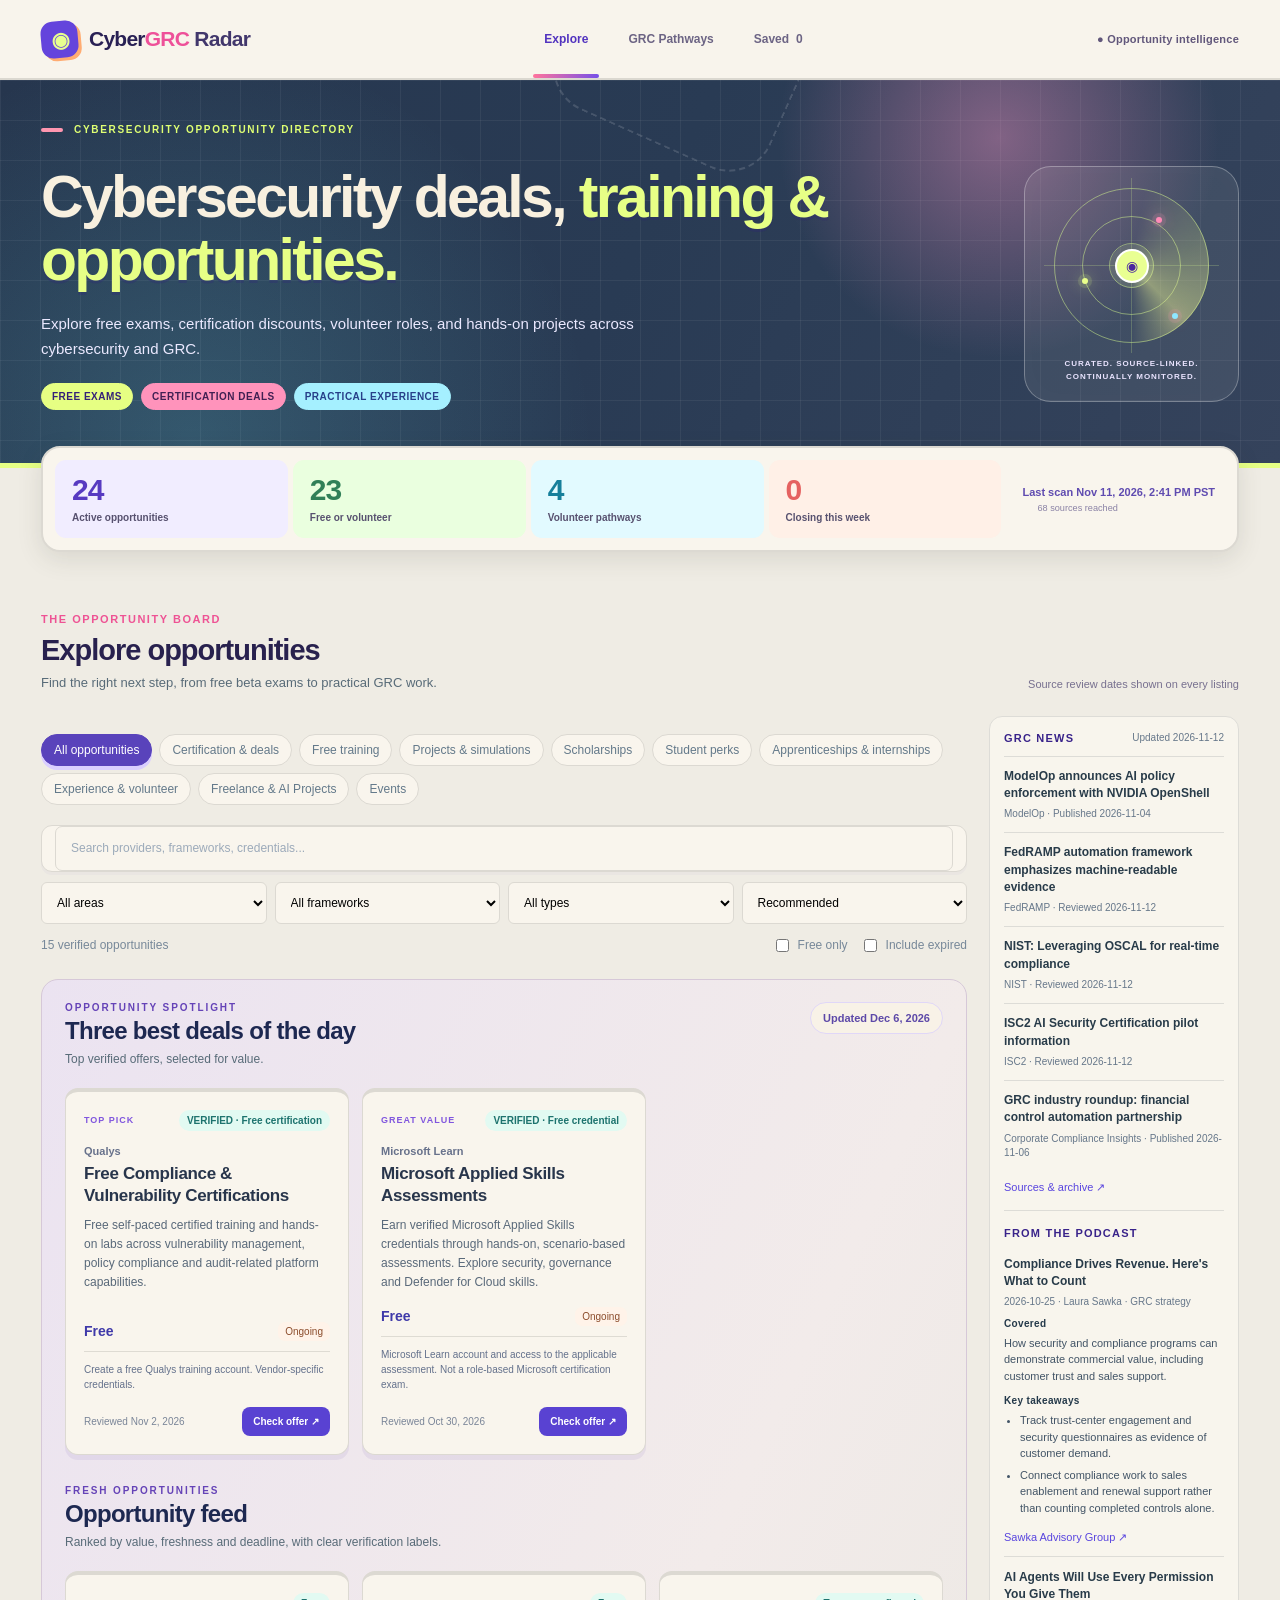
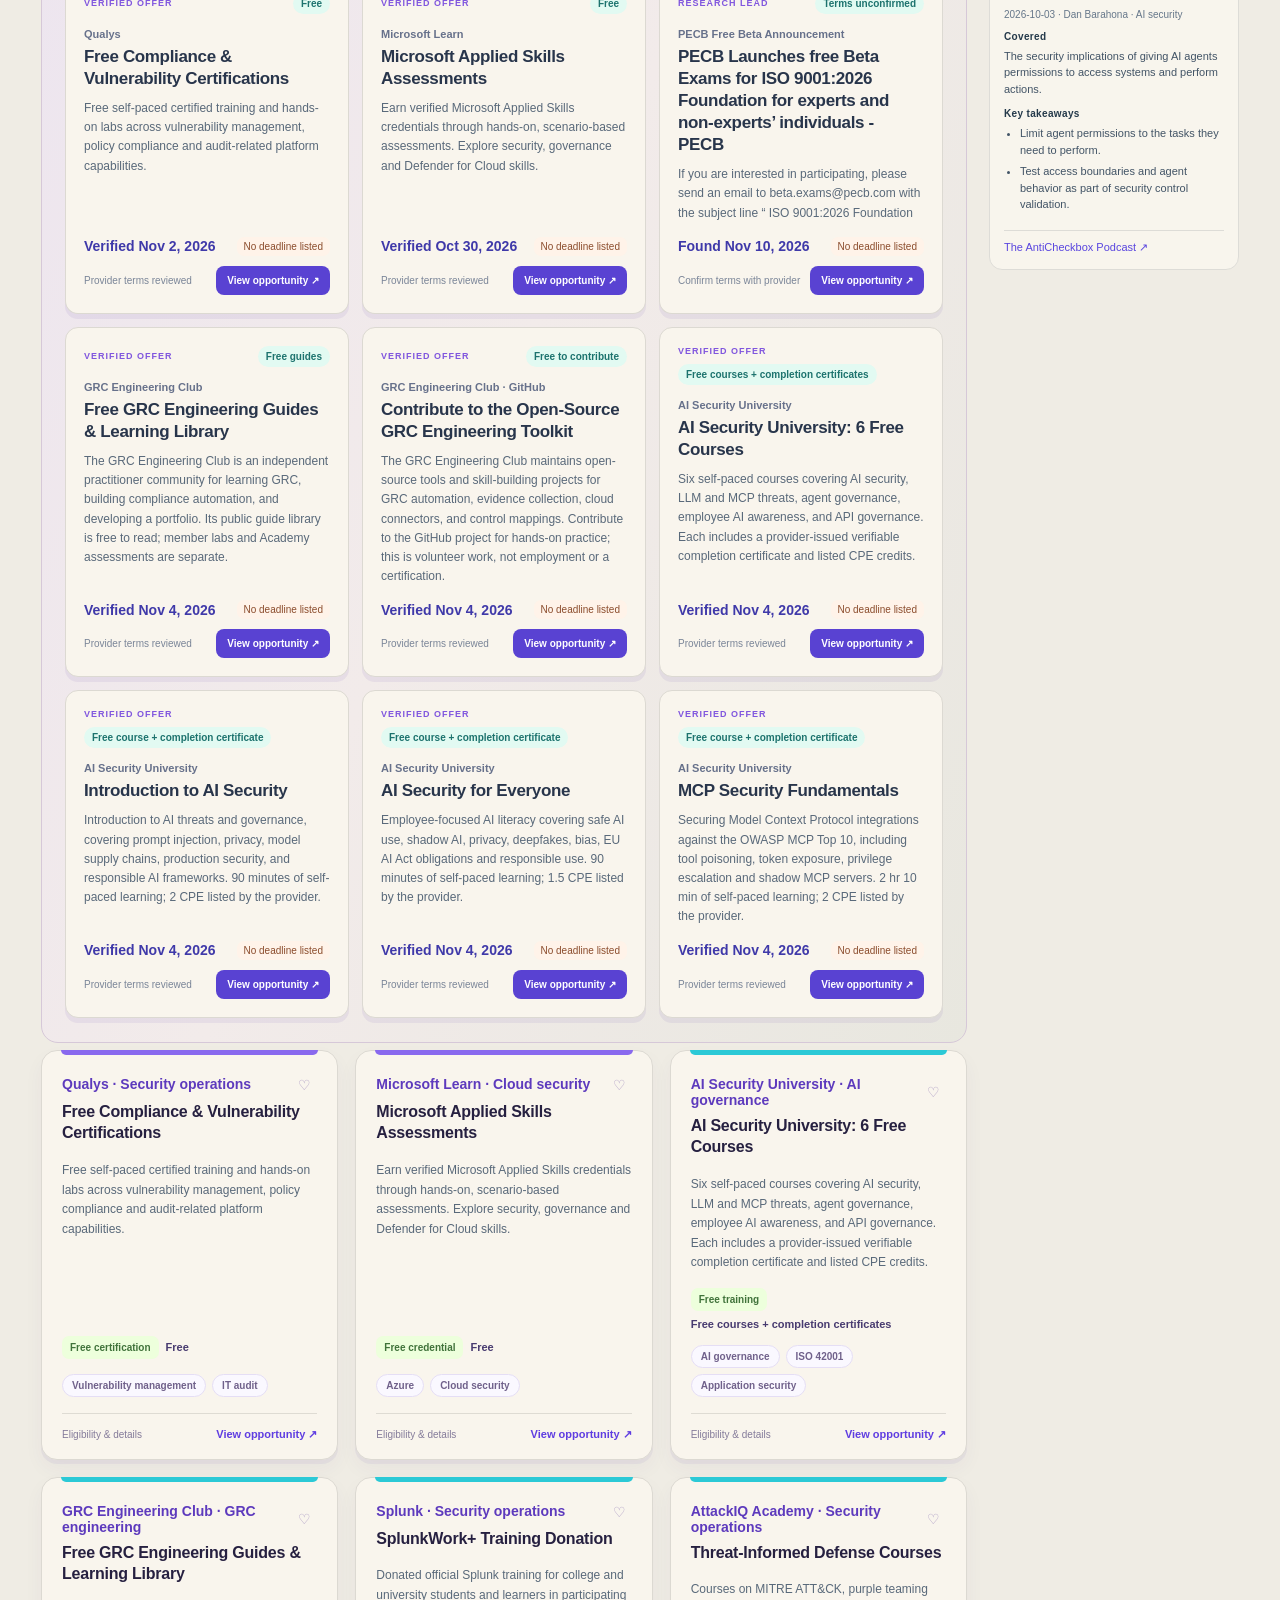
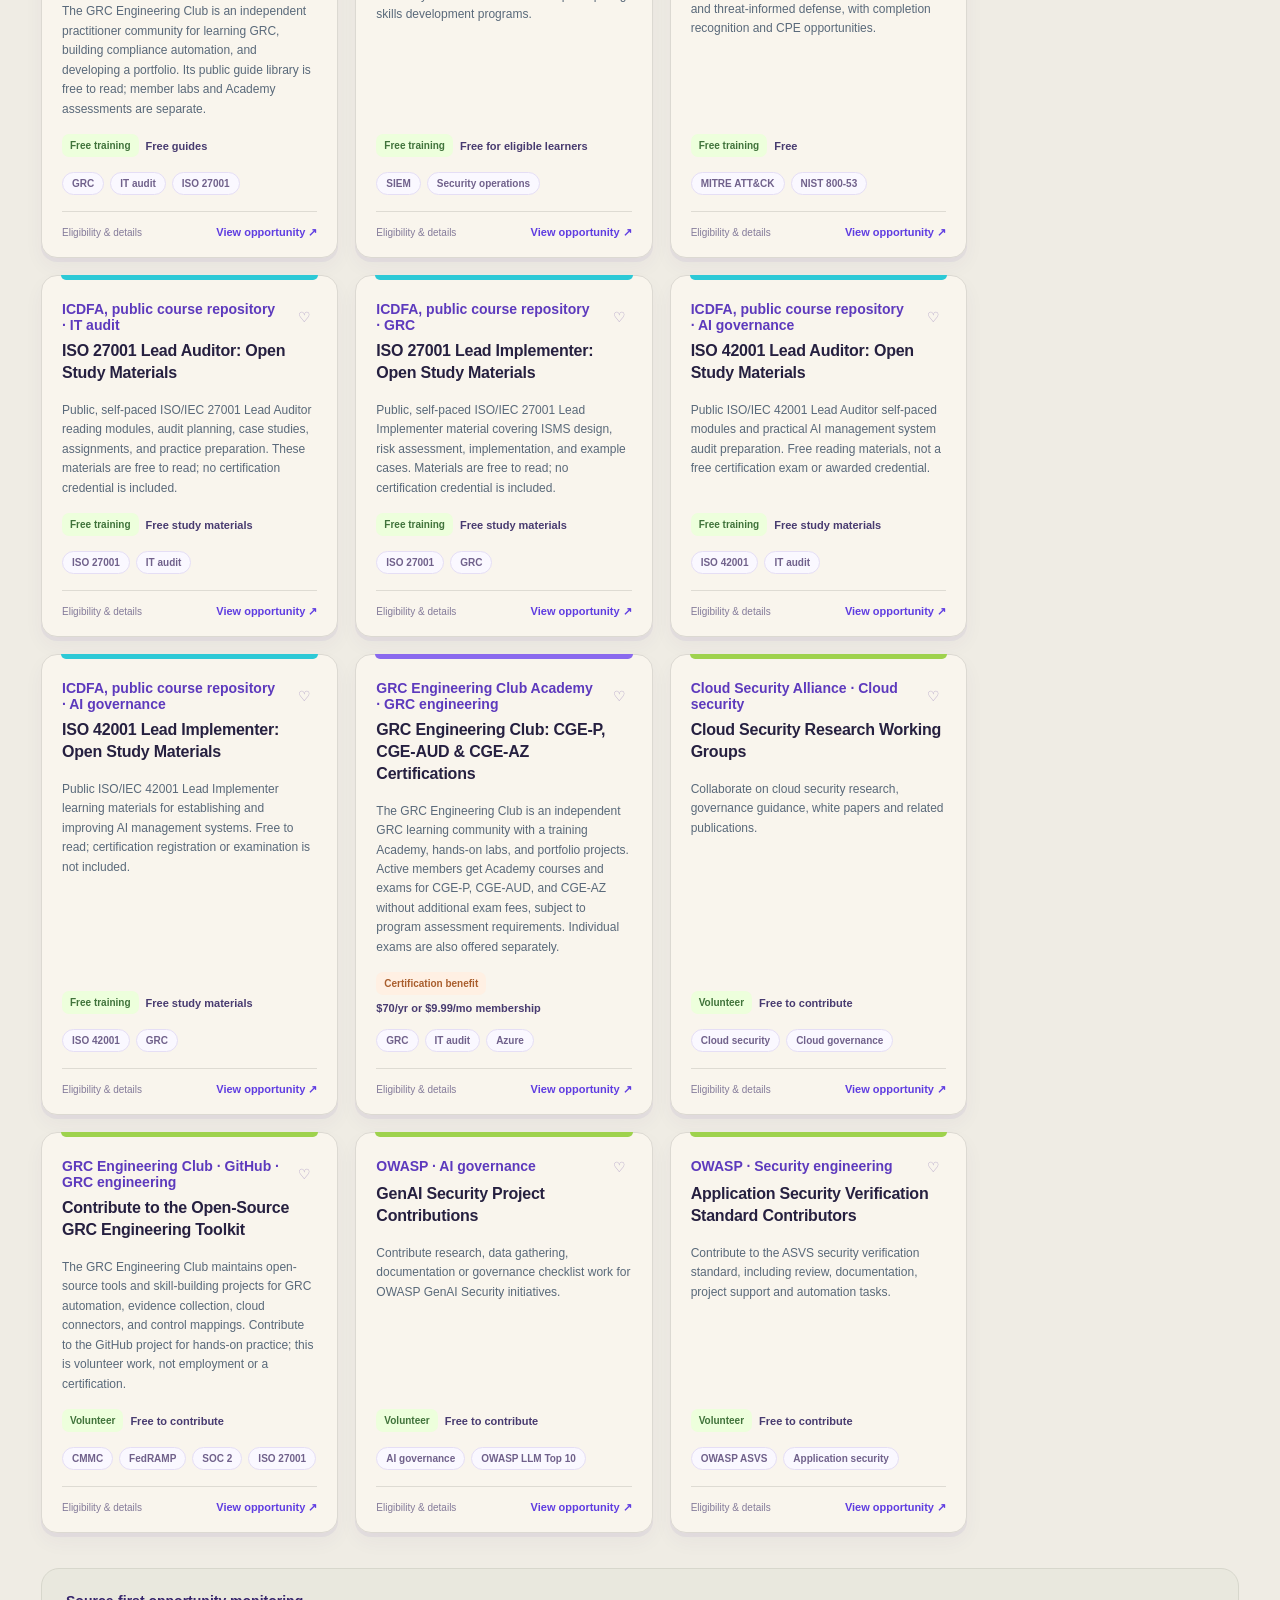
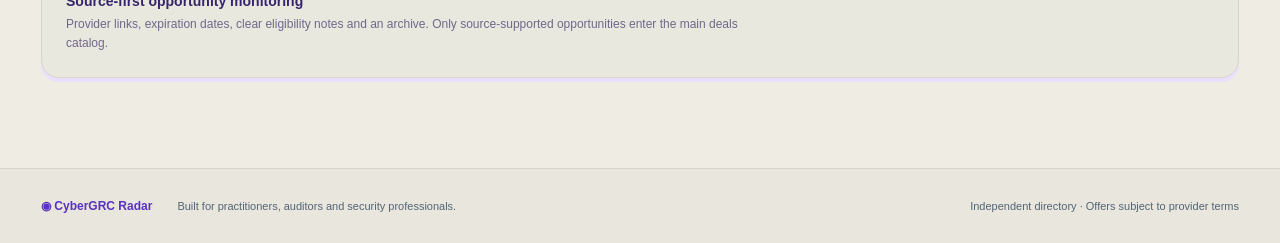
==== commit 934f22bb: "Fix invalid regular expression preventing all homepage JavaScript from loading" ====
--- a/index.html
+++ b/index.html
@@ -518,7 +518,7 @@
  const feedItems=[
   ...approved.map(d=>({title:d.title,url:d.source,provider:d.provider,kind:d.kind,detail:d.price||'View offer',verified:true})),
   ...leads.filter(d=>d.status!=='research_lead').map(d=>({title:d.title,url:d.url,provider:d.source||'Provider',kind:d.category||'Opportunity',detail:'Check availability with provider',verified:false}))
- ].filter(x=>x.url&&x.title).filter((x,i,arr)=>arr.findIndex(y=>y.url.replace(/\\/$/,'').toLowerCase()===x.url.replace(/\\/$/,'').toLowerCase())===i).slice(0,10);
+ ].filter(x=>x.url&&x.title).filter((x,i,arr)=>arr.findIndex(y=>y.url.replace(/\/$/,'').toLowerCase()===x.url.replace(/\/$/,'').toLowerCase())===i).slice(0,10);
  const feedHtml=feedItems.length?feedItems.map(x=>'<a class="specialty-op" href="'+esc(x.url)+'" target="_blank" rel="noopener noreferrer"><span class="specialty-op-type">'+esc(x.kind)+(x.verified?' · Reviewed':' · New discovery')+'</span><strong>'+esc(x.title)+'</strong><span>'+esc(x.provider)+' · '+esc(x.detail)+' ↗</span></a>').join(''):'<p class="specialty-empty">No related opportunities are listed in Explore right now.</p>';
  $('specialtyDetail').innerHTML=
    '<div class="specialty-detail-header"><span class="specialty-eyebrow">'+esc(s.subtitle)+'</span><h4>'+esc(s.title)+'</h4><p>'+esc(s.summary)+'</p></div>'+
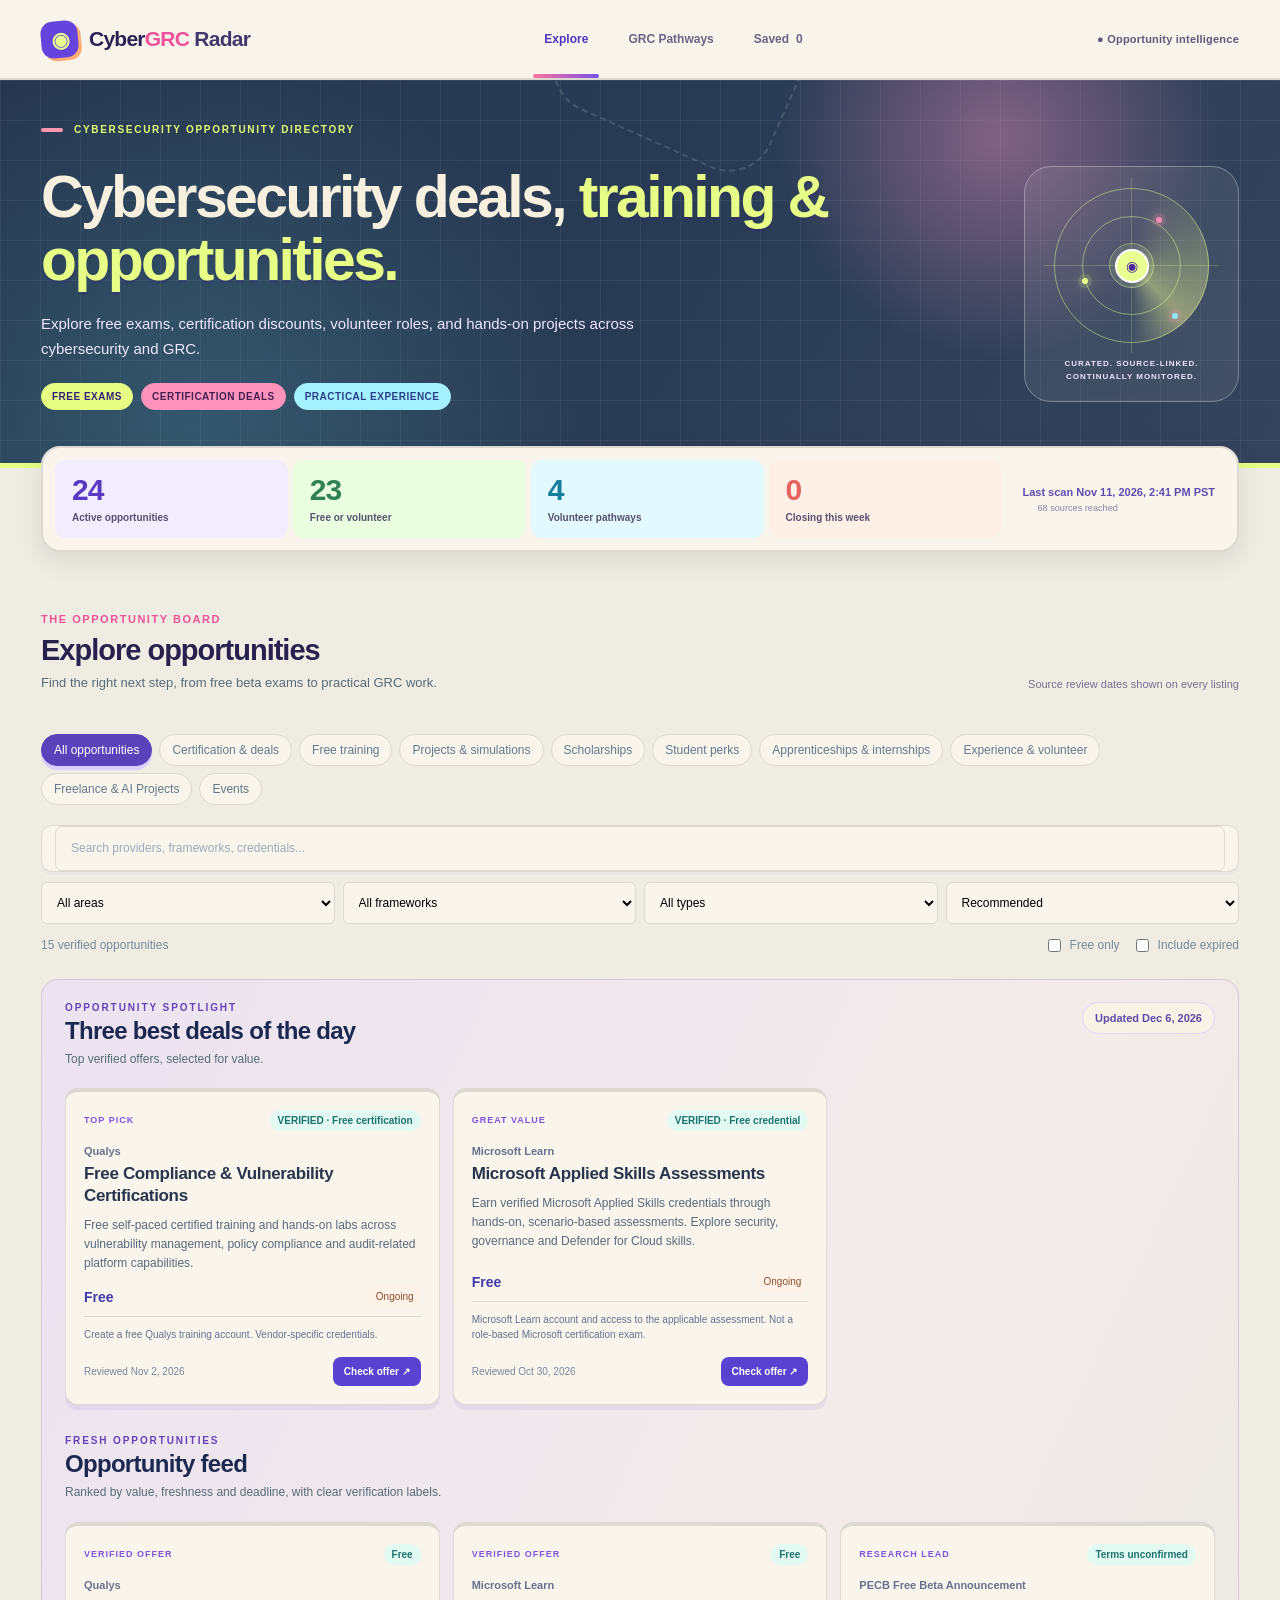
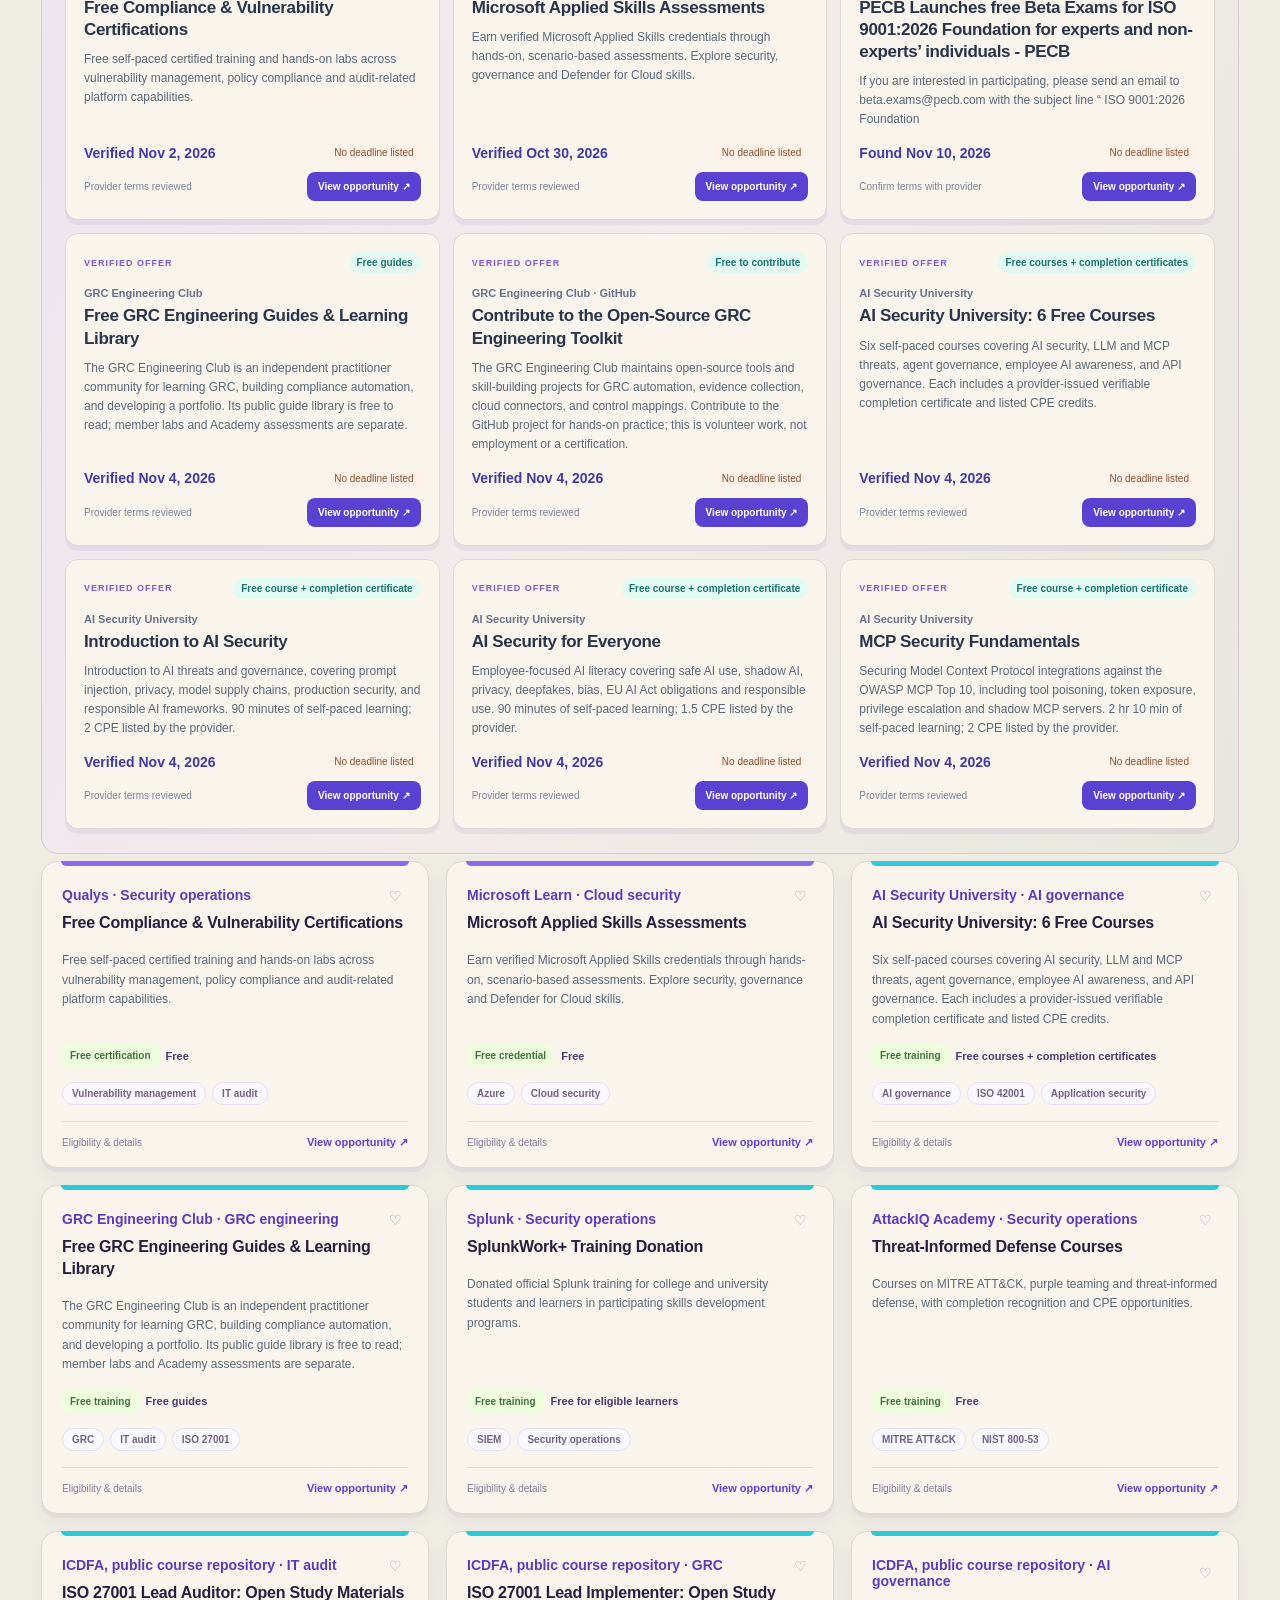
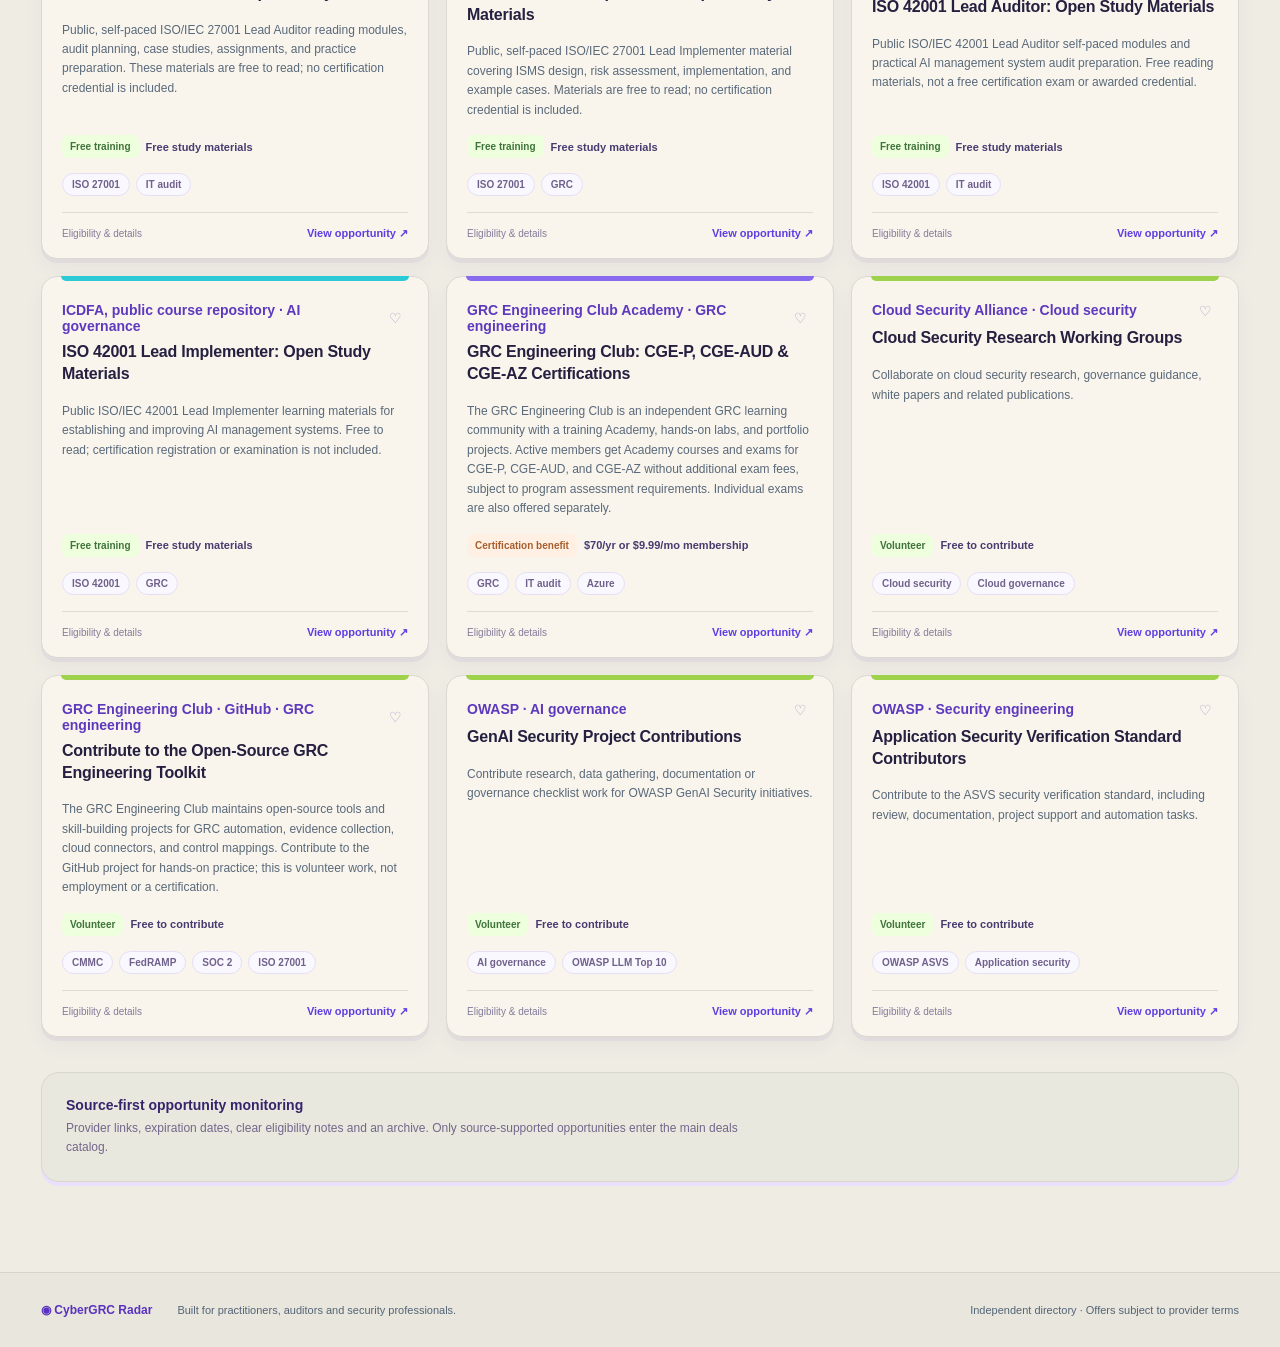
==== commit f6e4eb4a: "Remove podcast and general news sidebar from CyberGRC Radar" ====
--- a/index.html
+++ b/index.html
@@ -261,7 +261,7 @@
 #tabs button.selected{background:#6342db;color:#fff;border-color:#6342db;box-shadow:0 4px 0 #dacfff}
 #tabs button:not(.selected):hover{background:#f4f0ff;color:#5336b7}
 
-.radar-content-layout{display:grid;grid-template-columns:minmax(0,1fr) 238px;gap:24px;align-items:start}.radar-content-layout>#board{min-width:0}.radar-news{position:sticky;top:20px;border:1px solid var(--line);background:var(--surface);border-radius:13px;padding:16px 15px;min-width:0}.radar-news-heading{display:flex;justify-content:space-between;align-items:center;gap:8px;margin-bottom:12px}.radar-news-heading span{font-size:11px;letter-spacing:.11em;font-weight:800;color:var(--navy)}.radar-news-heading small{font-size:10px;color:var(--muted)}.radar-news-item{display:block;text-decoration:none;color:inherit;padding:12px 0;border-top:1px solid var(--line)}.radar-news-item strong{display:block;font-size:13px;line-height:1.45;font-weight:650}.radar-news-item small{display:block;font-size:11px;color:var(--muted);margin-top:5px}.radar-news-more{display:block;font-size:11px;color:var(--blue);padding-top:10px;text-decoration:none}@media(max-width:1100px){.radar-content-layout{grid-template-columns:minmax(0,1fr)}.radar-news{position:static}.radar-news-item{padding:10px 0}}</style><style>.preview-note{background:#e9f3f6;padding:10px 20px;text-align:center;font-size:12px;color:#3c667b}.preview-btn{border:0;background:transparent;color:inherit;font-size:inherit;cursor:pointer}.simple-card-foot{display:flex;align-items:center;justify-content:space-between;margin-top:16px;padding-top:14px;border-top:1px solid #ebeff2}.simple-search{display:flex;align-items:center;gap:10px}.simple-search input{height:45px;border:1px solid #d8e3ea;background:white;border-radius:7px;padding:0 15px;flex:1;min-width:0}.simple-pills{display:flex;gap:8px;flex-wrap:wrap;margin:25px 0}.simple-pills button{border:1px solid #dae4e9;background:white;border-radius:20px;padding:9px 14px;font-size:12px;color:#63798a}.simple-pills button.selected{background:#19475a;color:white;border-color:#19475a}.simple-selects{display:flex;gap:10px;flex-wrap:wrap}.simple-selects select{padding:12px;border:1px solid #d8e2e9;border-radius:6px;background:white;min-width:140px}.simple-tool{display:flex;justify-content:space-between;gap:15px;align-items:center;margin:0 0 18px;color:#789}.simple-tool label{display:flex;gap:6px;align-items:center}.simple-tool input{accent-color:#277967}.simple-tag{display:inline-block;border-radius:4px;background:#edf5f2;color:#297869;padding:6px 8px;font-size:10px;font-weight:700}.simple-tag.discount{background:#f1f0fa;color:#675986}.simple-tag.expired{background:#f3efed;color:#988677}.simple-card{min-height:250px}.simple-card h3{font-size:16px}.simple-muted{font-size:11px;color:#8a9da9}.simple-heading{display:flex;justify-content:space-between;gap:13px}.simple-heading button{background:none;border:0;color:#8198a2;cursor:pointer}.simple-heading button.on{color:#347c85}.preview-overlay{text-align:center;color:#70889b;padding:45px;line-height:1.7;background:#fff;border:1px solid #e2e9ed;border-radius:9px}</style><style>.pilot-feature{max-width:1200px;margin:22px auto 0;padding:22px 25px;display:flex;align-items:center;gap:19px;flex-wrap:wrap;background:#fff9ea;border:2px solid #f2c94d;border-radius:16px;box-shadow:4px 5px 0 #f7e5a6}.pilot-feature-mark{flex:none;background:#5842cf;color:#fff;padding:10px 12px;border-radius:9px;font-weight:800;font-size:11px;letter-spacing:.6px}.pilot-feature-copy{flex:1;min-width:230px}.pilot-feature-eyebrow{font-weight:800;letter-spacing:1px;color:#7151b1;font-size:10px;margin-bottom:5px}.pilot-feature-copy h2{font-size:21px;letter-spacing:-.5px;margin:0 0 7px;color:#192d47}.pilot-feature-copy p{margin:0;font-size:12px;color:#4c5870;line-height:1.6}.pilot-feature-link{background:#392ba6;color:white;border-radius:10px;padding:12px 14px;font-size:12px;font-weight:800;white-space:nowrap}.pilot-feature-link:hover{background:#231b73}#scholarBtn{color:#913d7f}#scholarBtn.active{color:#913d7f}#scholarBtn.active:after{background:#dc4ca6}.pilot-feature[style*="none"]{display:none!important}@media(max-width:720px){.pilot-feature{margin:12px 15px 0;padding:16px;gap:12px}.pilot-feature-mark{font-size:10px}.pilot-feature-link{white-space:normal}.top-links{gap:9px}.top-links button{font-size:11px}}</style><style>
+.radar-content-layout{display:grid;grid-template-columns:minmax(0,1fr);gap:24px;align-items:start}.radar-content-layout>#board{min-width:0}.radar-news{position:sticky;top:20px;border:1px solid var(--line);background:var(--surface);border-radius:13px;padding:16px 15px;min-width:0}.radar-news-heading{display:flex;justify-content:space-between;align-items:center;gap:8px;margin-bottom:12px}.radar-news-heading span{font-size:11px;letter-spacing:.11em;font-weight:800;color:var(--navy)}.radar-news-heading small{font-size:10px;color:var(--muted)}.radar-news-item{display:block;text-decoration:none;color:inherit;padding:12px 0;border-top:1px solid var(--line)}.radar-news-item strong{display:block;font-size:13px;line-height:1.45;font-weight:650}.radar-news-item small{display:block;font-size:11px;color:var(--muted);margin-top:5px}.radar-news-more{display:block;font-size:11px;color:var(--blue);padding-top:10px;text-decoration:none}@media(max-width:1100px){.radar-content-layout{grid-template-columns:minmax(0,1fr)}.radar-news{position:static}.radar-news-item{padding:10px 0}}</style><style>.preview-note{background:#e9f3f6;padding:10px 20px;text-align:center;font-size:12px;color:#3c667b}.preview-btn{border:0;background:transparent;color:inherit;font-size:inherit;cursor:pointer}.simple-card-foot{display:flex;align-items:center;justify-content:space-between;margin-top:16px;padding-top:14px;border-top:1px solid #ebeff2}.simple-search{display:flex;align-items:center;gap:10px}.simple-search input{height:45px;border:1px solid #d8e3ea;background:white;border-radius:7px;padding:0 15px;flex:1;min-width:0}.simple-pills{display:flex;gap:8px;flex-wrap:wrap;margin:25px 0}.simple-pills button{border:1px solid #dae4e9;background:white;border-radius:20px;padding:9px 14px;font-size:12px;color:#63798a}.simple-pills button.selected{background:#19475a;color:white;border-color:#19475a}.simple-selects{display:flex;gap:10px;flex-wrap:wrap}.simple-selects select{padding:12px;border:1px solid #d8e2e9;border-radius:6px;background:white;min-width:140px}.simple-tool{display:flex;justify-content:space-between;gap:15px;align-items:center;margin:0 0 18px;color:#789}.simple-tool label{display:flex;gap:6px;align-items:center}.simple-tool input{accent-color:#277967}.simple-tag{display:inline-block;border-radius:4px;background:#edf5f2;color:#297869;padding:6px 8px;font-size:10px;font-weight:700}.simple-tag.discount{background:#f1f0fa;color:#675986}.simple-tag.expired{background:#f3efed;color:#988677}.simple-card{min-height:250px}.simple-card h3{font-size:16px}.simple-muted{font-size:11px;color:#8a9da9}.simple-heading{display:flex;justify-content:space-between;gap:13px}.simple-heading button{background:none;border:0;color:#8198a2;cursor:pointer}.simple-heading button.on{color:#347c85}.preview-overlay{text-align:center;color:#70889b;padding:45px;line-height:1.7;background:#fff;border:1px solid #e2e9ed;border-radius:9px}</style><style>.pilot-feature{max-width:1200px;margin:22px auto 0;padding:22px 25px;display:flex;align-items:center;gap:19px;flex-wrap:wrap;background:#fff9ea;border:2px solid #f2c94d;border-radius:16px;box-shadow:4px 5px 0 #f7e5a6}.pilot-feature-mark{flex:none;background:#5842cf;color:#fff;padding:10px 12px;border-radius:9px;font-weight:800;font-size:11px;letter-spacing:.6px}.pilot-feature-copy{flex:1;min-width:230px}.pilot-feature-eyebrow{font-weight:800;letter-spacing:1px;color:#7151b1;font-size:10px;margin-bottom:5px}.pilot-feature-copy h2{font-size:21px;letter-spacing:-.5px;margin:0 0 7px;color:#192d47}.pilot-feature-copy p{margin:0;font-size:12px;color:#4c5870;line-height:1.6}.pilot-feature-link{background:#392ba6;color:white;border-radius:10px;padding:12px 14px;font-size:12px;font-weight:800;white-space:nowrap}.pilot-feature-link:hover{background:#231b73}#scholarBtn{color:#913d7f}#scholarBtn.active{color:#913d7f}#scholarBtn.active:after{background:#dc4ca6}.pilot-feature[style*="none"]{display:none!important}@media(max-width:720px){.pilot-feature{margin:12px 15px 0;padding:16px;gap:12px}.pilot-feature-mark{font-size:10px}.pilot-feature-link{white-space:normal}.top-links{gap:9px}.top-links button{font-size:11px}}</style><style>
 .best-deals{max-width:1200px;margin:24px auto 7px;padding:22px 23px 24px;border-radius:17px;background:linear-gradient(119deg,#f1ecff 0%,#f8f4ff 54%,#e9fbff 100%);border:1px solid #d9ccff}
 .best-deals-top{display:flex;justify-content:space-between;align-items:start;gap:15px;margin-bottom:19px}.best-eyebrow{font-size:10px;font-weight:850;letter-spacing:1.9px;color:#6543b7}.best-deals h2{font-size:24px;color:#1d2851;letter-spacing:-.7px;margin:4px 0 5px}.best-deals-top p{max-width:640px;margin:0;color:#606782;font-size:12px;line-height:1.6}.best-datestamp{font-size:11px;font-weight:750;color:#5d49a8;background:#fff;border:1px solid #e0d7f8;padding:9px 12px;border-radius:50px;white-space:nowrap}
 .best-grid{display:grid;grid-template-columns:repeat(3,minmax(0,1fr));gap:13px}.best-card{background:#fff;border-radius:13px;padding:18px;box-shadow:0 5px 0 rgba(77,46,164,.075);border:1px solid #e0d9f5;display:flex;flex-direction:column;min-width:0}.best-card:nth-child(1){border-top:4px solid #774bfa}.best-card:nth-child(2){border-top:4px solid #14a8ca}.best-card:nth-child(3){border-top:4px solid #ef8b50}.best-card-top{display:flex;align-items:center;justify-content:space-between;gap:8px;flex-wrap:wrap}.best-label{font-size:9px;font-weight:900;letter-spacing:1px;color:#8056de}.best-kind{font-size:10px;font-weight:750;color:#1d736e;background:#e2faf2;padding:5px 8px;border-radius:99px}.best-provider{margin-top:14px;color:#67718b;font-weight:700;font-size:11px}.best-card h3{font-size:17px;line-height:1.3;letter-spacing:-.35px;color:#1c2746;margin:6px 0 9px}.best-card p{color:#5d6a80;line-height:1.6;font-size:12px;margin:0 0 14px;flex:1}.best-facts{display:flex;justify-content:space-between;gap:6px;align-items:center;flex-wrap:wrap;margin-bottom:10px}.best-price{font-size:14px;font-weight:850;color:#3f39a9}.best-deadline{font-size:10px;color:#8b4c2c;background:#fff3e9;border-radius:7px;padding:4px 7px}.best-eligibility{font-size:10px;line-height:1.5;color:#64718c;padding-top:10px;border-top:1px solid #e8e6f2;margin-bottom:15px}.best-foot{display:flex;justify-content:space-between;align-items:center;gap:10px;flex-wrap:wrap;margin-top:auto;font-size:10px;color:#7a8598}.best-foot a{background:#5942d2;color:white;border-radius:8px;padding:9px 11px;font-weight:800;text-decoration:none}.best-foot a:hover{background:#3923b3}
@@ -308,7 +308,7 @@
 .club-roadmap{padding:18px 20px;background:#f1ede7;border-top:1px solid #ddd6e3;border-bottom:1px solid #ddd6e3}.club-roadmap-head{display:flex;justify-content:space-between;align-items:start;gap:12px;margin-bottom:14px}.club-roadmap-kicker{font-size:9px;font-weight:850;letter-spacing:1.2px;color:#6d56ae}.club-roadmap-head h5{font-size:16px!important;letter-spacing:-.35px;color:#2d3d55;margin:6px 0!important}.club-roadmap-head p{margin:0;color:#697789;font-size:11px;line-height:1.55;max-width:660px}.club-roadmap-tag{padding:5px 9px;border-radius:20px;background:#e4def3;color:#65519d;font-size:10px;font-weight:800;white-space:nowrap}.club-roadmap-stages{display:grid;grid-template-columns:repeat(4,minmax(0,1fr));gap:9px}.club-roadmap-stage{padding:13px 12px;border:1px solid #d9d4d4;border-radius:9px;background:#faf6ed;min-width:0}.club-roadmap-top{display:flex;justify-content:space-between;align-items:center;gap:5px;color:#735caa;font-size:10px;font-weight:850;letter-spacing:.3px}.club-roadmap-verb{font-size:9px;font-weight:750;color:#88654e;background:#f1e7dc;border-radius:5px;padding:3px 6px;letter-spacing:0}.club-roadmap-stage strong{display:block;font-size:12px;line-height:1.3;color:#2d3c53;margin:12px 0 3px}.club-roadmap-stage small{display:block;font-size:10px;color:#756796;font-weight:750}.club-roadmap-stage p{font-size:11px;line-height:1.55;color:#637184;margin:9px 0 0}.club-roadmap-next{display:flex;justify-content:space-between;gap:12px;align-items:center;margin-top:13px}.club-roadmap-next strong{font-size:12px;color:#2e4058}.club-roadmap-next p{font-size:11px;color:#637184;line-height:1.5;margin:4px 0 0;max-width:500px}.club-roadmap-links{display:flex;flex-wrap:wrap;gap:7px;justify-content:flex-end}.club-roadmap-links a{display:inline-block;border:1px solid #cbbce7;background:#eee7f7;border-radius:7px;padding:8px 10px;color:#5543a4;text-decoration:none;font-weight:800;font-size:10px;white-space:nowrap}.club-roadmap-links a:hover{background:#e6dcf5}.club-roadmap-note{font-size:10px;line-height:1.55;color:#788495;margin:10px 0 0}@media(max-width:860px){.club-roadmap-stages{grid-template-columns:repeat(2,minmax(0,1fr))}.club-roadmap-next{flex-direction:column;align-items:flex-start}.club-roadmap-links{justify-content:flex-start}}@media(max-width:470px){.club-roadmap{padding:14px}.club-roadmap-stages{grid-template-columns:1fr}.club-roadmap-head{flex-direction:column}.club-roadmap-stage{padding:11px 12px}.club-roadmap-stage strong{margin-top:8px}}
 </style><style>.club-roadmap-about{display:inline-block;text-decoration:none;border:1px solid #cabbdf;border-radius:8px;white-space:nowrap}.club-roadmap-intro{display:grid;grid-template-columns:1fr 1fr;gap:10px;margin:0 0 17px}.club-roadmap-intro>div{background:#eae6ec;border:1px solid #ded6e5;border-radius:9px;padding:11px 13px;display:flex;flex-direction:column;gap:4px}.club-roadmap-intro strong{font-size:11px;color:#443a65}.club-roadmap-intro span{font-size:11px;color:#617184;line-height:1.5}.club-roadmap-pathhead{display:flex;gap:10px;justify-content:space-between;align-items:baseline;margin-bottom:9px}.club-roadmap-pathhead h5{font-size:12px!important;margin:0!important;color:#303c53}.club-roadmap-pathhead span{font-size:10px;color:#776a8b}@media(max-width:570px){.club-roadmap-intro{grid-template-columns:1fr}.club-roadmap-pathhead{flex-direction:column;gap:3px}}</style><style>
 /* Balanced opportunity board and news rail */
-.radar-content-layout{grid-template-columns:minmax(0,1fr) 250px;gap:22px}
+.radar-content-layout{grid-template-columns:minmax(0,1fr);gap:22px}
 .radar-content-layout #board{min-width:0}
 #board .simple-pills{margin:18px 0 20px;gap:7px}
 #board .simple-pills button{padding:8px 12px;font-size:12px}
@@ -323,7 +323,7 @@
 .radar-news-item strong{font-size:12px;line-height:1.45}
 .radar-news-item small{font-size:10px;line-height:1.4}
 @media(min-width:1400px){
- .radar-content-layout{grid-template-columns:minmax(0,1fr) 260px;gap:26px}
+ .radar-content-layout{grid-template-columns:minmax(0,1fr);gap:26px}
  #board .control-area{grid-template-columns:minmax(210px,1fr) minmax(0,2.2fr);align-items:center}
 }
 @media(max-width:1100px){
@@ -337,7 +337,7 @@
  #board .control-area .simple-selects select{flex:1 1 135px}
  #board .simple-tool #found{width:100%}
 }
-</style><style>.podcast-rail{border-top:1px solid var(--line);margin-top:16px;padding-top:16px}.podcast-rail .radar-news-heading{margin-bottom:5px}.podcast-rail .podcast-takeaway{font-size:11px;line-height:1.5;color:var(--ink2);margin:6px 0} .podcast-rail .podcast-topic{font-size:10px;color:var(--muted);margin-top:5px}.podcast-episode{padding:12px 0;border-bottom:1px solid var(--line)}.podcast-episode-title{font-size:12px;font-weight:650;line-height:1.45;display:block}.podcast-label{font-size:10px;font-weight:700;letter-spacing:.035em;margin-top:11px;color:var(--ink)}.podcast-points{padding-left:16px;margin:6px 0 3px}.podcast-points li{font-size:11px;line-height:1.5;margin-bottom:5px;color:var(--ink2)}</style><style>.pathway-connections{margin:22px 0;padding:19px;border:1px solid var(--line);border-radius:12px;background:var(--surface)}.pathway-connections>p{font-size:12px;color:var(--muted);line-height:1.5}.pathway-connection-grid{display:grid;grid-template-columns:repeat(2,minmax(0,1fr));gap:9px;margin-top:12px}.pathway-connection-grid button{text-align:left;background:var(--bg);border:1px solid var(--line);border-radius:9px;padding:12px;cursor:pointer;color:var(--ink)}.pathway-connection-grid button:hover{border-color:var(--blue)}.pathway-connection-grid strong{display:block;font-size:12px}.pathway-connection-grid span{display:block;font-size:11px;line-height:1.5;color:var(--muted);margin-top:4px}@media(max-width:600px){.pathway-connection-grid{grid-template-columns:1fr}}</style><style>.pathway-practice{border:1px solid var(--line);border-radius:12px;padding:20px;margin:20px 0;background:var(--surface)}.pathway-practice h5{margin-top:0}.pathway-practice-intro{font-size:12px;color:var(--muted)}.pathway-practice ol{padding-left:21px;margin:12px 0 0}.pathway-practice li{font-size:12px;line-height:1.65;margin-bottom:11px;color:var(--ink2)}.pathway-practice li strong{color:var(--ink)}</style><style>.search-results-heading{font-size:15px;font-weight:700;color:var(--ink);margin:18px 0 12px}.pathway-concepts{border:1px solid var(--line);border-radius:12px;padding:19px;margin:20px 0}.pathway-concepts>p{font-size:12px;color:var(--muted)}.pathway-concept{border:1px solid var(--line);border-radius:8px;padding:12px;margin-top:8px;background:var(--bg)}.pathway-concept summary{cursor:pointer;font-size:13px;font-weight:650}.pathway-concept p,.pathway-concept a{font-size:12px;line-height:1.6}.pathway-concept-links{display:flex;flex-wrap:wrap;gap:6px;margin-top:10px}.pathway-concept-links button{border:1px solid var(--line);background:var(--surface);border-radius:6px;padding:5px 7px;cursor:pointer;font-size:11px}</style><style>.pathway-feed{margin:18px 0;padding:18px;border:1px solid var(--line);border-radius:12px;background:var(--surface)}.pathway-feed h5{margin:0 0 5px}.pathway-feed>p{font-size:12px;color:var(--muted);margin:0 0 12px}.pathway-feed .specialty-op-list{display:grid;grid-template-columns:repeat(2,minmax(0,1fr));gap:9px}@media(max-width:700px){.pathway-feed .specialty-op-list{grid-template-columns:1fr}}</style></head><body><header class="nav-bar"><div class="nav-inner"><a class="wordmark" href="#"><span class="logo-mark">◉</span><span>Cyber<span class="wordmark-accent">GRC</span> <span class="wordmark-muted">Radar</span></span></a><nav class="top-links"><button class="active" id="browseBtn">Explore</button><button id="pathwaysBtn">GRC Pathways</button><button id="leadBtn" style="display:none" aria-hidden="true" tabindex="-1">Discovery feed</button><button id="savedBtn">Saved <span id="savedN">0</span></button></nav><span class="nav-verified">● Opportunity intelligence</span></div></header><main><section class="hero"><div class="hero-eyebrow"><span class="eyebrow-line"></span>CYBERSECURITY OPPORTUNITY DIRECTORY</div><div class="hero-row"><div><h1>Cybersecurity deals, <span>training &amp; opportunities.</span></h1><p>Explore free exams, certification discounts, volunteer roles, and hands-on projects across cybersecurity and GRC.</p><div class="hero-chips"><button type="button" data-hero-filter="exams">FREE EXAMS</button><button type="button" data-hero-filter="deals">CERTIFICATION DEALS</button><button type="button" data-hero-filter="experience">PRACTICAL EXPERIENCE</button></div></div><div class="hero-panel"><div class="radar-visual"><div class="radar-ring ring-one"></div><div class="radar-ring ring-two"></div><div class="radar-ring ring-three"></div><span class="radar-sweep"></span><i class="radar-ping dot1"></i><i class="radar-ping dot2"></i><i class="radar-ping dot3"></i><div class="radar-center">◉</div></div><span>CURATED. SOURCE-LINKED.<br>CONTINUALLY MONITORED.</span></div></div></section><section class="metrics-bar"><div><span class="metric-value" id="activeN">0</span><span class="metric-label">Active opportunities</span></div><div><span class="metric-value" id="freeN">0</span><span class="metric-label">Free or volunteer</span></div><div><span class="metric-value" id="volN">0</span><span class="metric-label">Volunteer pathways</span></div><div><span class="metric-value" id="expN">0</span><span class="metric-label">Closing this week</span></div><div class="metric-note" id="discoveryMetric">Daily source scan configured<small>Next scheduled 8:17 AM Pacific · check feed for run status</small></div></section><div class="workspace"><div class="section-heading"><div><span class="kicker">THE OPPORTUNITY BOARD</span><h2 id="heading">Explore opportunities</h2><p>Find the right next step, from free beta exams to practical GRC work.</p></div><div class="update-note">Source review dates shown on every listing</div></div><div class="radar-content-layout"><div id="board"><div class="simple-pills" id="tabs"></div><div class="control-area" id="opportunityFilters"><label class="simple-search search-field" style="flex:1"><input id="query" placeholder="Search providers, frameworks, credentials..."></label><div class="simple-selects"><select id="area"></select><select id="frame"></select><select id="type"></select><select id="sort"><option>Recommended</option><option>Deadline</option><option>Recently reviewed</option><option>Provider</option></select></div></div><div class="simple-tool" id="opportunityTools"><span id="found">Results</span><label><input type="checkbox" id="free"> Free only</label><label><input type="checkbox" id="archive"> Include expired</label></div><section class="best-deals" id="bestDeals" aria-labelledby="bestTitle"><div class="best-deals-top"><div><div class="best-eyebrow">OPPORTUNITY SPOTLIGHT</div><h2 id="bestTitle">Three best deals of the day</h2><p>Top verified offers, selected for value.</p></div><span class="best-datestamp" id="bestDate"></span></div><div class="best-grid" id="bestCards"></div><div class="best-deals-top" style="margin-top:30px"><div><div class="best-eyebrow">FRESH OPPORTUNITIES</div><h2>Opportunity feed</h2><p>Ranked by value, freshness and deadline, with clear verification labels.</p></div></div><div class="best-grid" id="feedCards"></div><section id="newDeals" class="new-deals-strip" style="display:none"><div id="newDealsItems" class="new-deals-items"></div></section></section><section id="specialtyExplorer" class="specialty-explorer" style="display:none"><div class="specialty-intro"><div><span class="specialty-eyebrow">INTERCONNECTED LEARNING</span><h3>GRC Pathways</h3><p>Explore how GRC disciplines connect. Learn the work, build practical skills, and move between related specialties.</p></div><span class="specialty-size">20 career specialties</span></div><div class="specialty-controls"><label class="specialty-search"><span class="sr-only">Search GRC specialties</span><input id="specialtySearch" type="search" placeholder="Search specialties, roles, or skills..." autocomplete="off"></label><div class="specialty-filters" id="specialtyFilters" role="group" aria-label="Filter specialty areas"></div><span class="specialty-results" id="specialtyResults"></span></div><div class="specialty-grid" id="specialtyGrid" role="group" aria-label="Choose a GRC specialty"></div><div class="specialty-expand-wrap"><button type="button" class="specialty-expand" id="specialtyExpand" style="display:none">Show all specialties</button></div><div id="specialtyDetail" class="specialty-detail" aria-live="polite"></div></section><div id="scholarshipsHelp" class="scholarships-help" style="display:none">Some scholarship application portals block automated checks. That does not necessarily mean applications are closed. Confirm deadlines and eligibility in the <a href="https://isaca.secure-platform.com/a/page/ISACAfoundation/aboutscholarships" target="_blank" rel="noopener noreferrer">official ISACA scholarship directory</a>.</div><p id="simulationIntro" class="simulation-intro" style="display:none">Sourced, provider-led projects and job simulations. Complete real exercises on the linked provider site. These are practice experiences, not jobs or professional certifications.</p><div id="searchResultsHeading" class="search-results-heading" style="display:none" aria-live="polite"></div><div class="deals-grid" id="cards"></div><div id="learningProjects" class="discover-grid" style="display:none" aria-label="Hands-on learning projects"></div><div id="freelanceProjects" class="discover-grid" style="display:none" aria-label="Vetted freelance and AI projects"></div><div id="studentPerks" class="discover-grid" style="display:none" aria-label="Student discounts and free benefits"></div><div id="browseDiscoveryMatches" class="discover-grid" aria-live="polite" style="display:none"></div><div id="apprenticeshipDirectories" class="program-directory" style="display:none"><strong>Program directories</strong><span>For broader searches and future openings:</span><a target="_blank" rel="noopener noreferrer" href="https://apprenticareers.org/career-seeker/current-opportunities/">Apprenti current opportunities ↗</a><a target="_blank" rel="noopener noreferrer" href="https://www.dir.ca.gov/databases/das/aigstart.asp">California apprenticeship search ↗</a></div></div><aside class="radar-news" aria-label="GRC news"><div class="radar-news-heading"><span>GRC NEWS</span><small id="grcNewsDate"></small></div><div id="grcNewsItems"><p>Loading recent updates...</p></div><a class="radar-news-more" href="https://github.com/clairetorrez/cybergrc-radar/blob/main/data/grc_news.json" target="_blank" rel="noopener noreferrer">Sources & archive ↗</a><div class="podcast-rail"><div class="radar-news-heading"><span>FROM THE PODCAST</span></div><div id="podcastInsights"></div><a class="radar-news-more" href="https://www.grcengclub.com/podcast" target="_blank" rel="noopener noreferrer">The AntiCheckbox Podcast ↗</a></div></aside></div><div id="leads" class="discovery-view" style="display:none"><div class="discover-head"><div><div class="discover-eyebrow">AUTOMATED SOURCE MONITORING</div><h3>Daily discovery feed</h3><p>Potential opportunities found on provider websites. Only offers with clearly supported terms enter the main catalog.</p></div><button id="refreshLeads" class="discover-refresh" type="button">Refresh results</button></div><div id="discoveryStatus" class="discover-status">Loading latest scan results...</div><div class="discover-controls"><input id="leadQuery" aria-label="Search discovered leads" placeholder="Search new leads..." /><select id="leadCat" aria-label="Filter discovery category"><option>All categories</option></select></div><div id="leadCount" class="discover-count"></div><div id="leadCards" class="discover-grid"></div><div class="discover-foot">The collector checks official provider pages daily and publishes offers when their price and terms have clear evidence. Unclear leads remain outside the main catalog. <a href="https://github.com/clairetorrez/cybergrc-radar/actions/workflows/discover.yml" target="_blank" rel="noopener noreferrer">View scan history ↗</a></div></div><section class="about-band"><div class="about-heading"><div><h3>Source-first opportunity monitoring</h3><p>Provider links, expiration dates, clear eligibility notes and an archive. Only source-supported opportunities enter the main deals catalog.</p></div></div></section></div></main><footer><div><span class="footer-brand">◉ CyberGRC Radar</span><span>Built for practitioners, auditors and security professionals.</span></div><span>Independent directory · Offers subject to provider terms</span></footer><script>let deals=[{"id":"isc2-ai-pilot-2026","title":"AI Security Certification Pilot","provider":"ISC2","category":"AI governance","kind":"Free exam","price":"$0 pilot exam","discount":"100% free","description":"Participate in the new AI security certification pilot. Coverage includes AI governance, risk, compliance, data management and secure AI operations.","eligibility":"Four years of relevant cybersecurity/AI experience, subject to permitted waivers. Valid ISC2 account required. Selected volunteers only.","deadline":"2026-11-04","dateLabel":"Apply by Nov 4, 2026","frameworks":["ISO 42001","NIST AI RMF"],"tags":["Pilot","Certification","Application"],"source":"https://www.isc2.org/new-ai-certification","verifiedOn":"2026-11-02","featured":true,"score":99},{"id":"isaca-digital-trust-2026","title":"Digital Trust Scholarship","provider":"ISACA Foundation","category":"GRC","kind":"Scholarship","price":"$1,000–$2,500","discount":"14 awards","description":"Academic scholarships for undergraduate or graduate students in IT audit, risk, cybersecurity, governance and assurance. Includes career development support.","eligibility":"Enrolled in an eligible undergraduate or graduate degree program. Check official application criteria.","deadline":"2026-11-03","dateLabel":"Apply by Nov 3, 2026","frameworks":["IT audit","GRC"],"tags":["Students","Scholarship"],"source":"https://isaca.secure-platform.com/a/page/ISACAfoundation/digitaltrust","verifiedOn":"2026-11-02","featured":true,"score":97},{"id":"isaca-cyber-scholarship-2026","title":"Cybersecurity Month Scholarship","provider":"ISACA Foundation","category":"GRC","kind":"Scholarship","price":"$2,500 award","discount":"5 awards","description":"Five cybersecurity students can receive a $2,500 education scholarship and an ISACA career-building bundle.","eligibility":"Age 18+, enrolled in an accredited cybersecurity degree program, recommendation letter required.","deadline":"2026-11-03","dateLabel":"Apply by Nov 3, 2026","frameworks":["GRC"],"tags":["Students","Scholarship"],"source":"https://isaca.secure-platform.com/a/page/ISACAfoundation/cybersecuritymonth","verifiedOn":"2026-11-02","featured":true,"score":95},{"id":"ey-tech-risk-forage","title":"Technology Risk Job Simulation","provider":"EY × Forage","category":"IT audit","kind":"Free simulation","price":"Free","discount":"4 hours","description":"Practice technology risk and internal control work with an EY-designed virtual job simulation. Includes a completion certificate.","eligibility":"Open access, self-paced. Simulation, not employment or a professional certification.","deadline":null,"dateLabel":"Ongoing","frameworks":["SOX / ITGC","IT audit"],"tags":["Practical","Simulation","Beginner-friendly"],"source":"https://www.theforage.com/simulations/ey/technology-risk-ydqh","verifiedOn":"2026-11-02","featured":true,"score":94},{"id":"pwc-digital-assurance","title":"Digital Assurance & Transparency","provider":"PwC × Forage","category":"IT audit","kind":"Free simulation","price":"Free","discount":"3–4 hours","description":"Learn audit documentation, client walkthroughs, internal controls and communicating test results through guided practical tasks.","eligibility":"Open access and self-paced. Certificate of participation, not a professional license.","deadline":null,"dateLabel":"Ongoing","frameworks":["SOX / ITGC","IT audit"],"tags":["Practical","Simulation"],"source":"https://www.theforage.com/simulations/pwc-us/digital-assurance-transparency-9rtv","verifiedOn":"2026-11-02","featured":false,"score":91},{"id":"pwc-audit-simulation","title":"Audit Job Simulation","provider":"PwC × Forage","category":"IT audit","kind":"Free simulation","price":"Free","discount":"3–4 hours","description":"Walk through purchasing processes, test controls and create documentation useful for building ITGC audit skills.","eligibility":"Open access and self-paced. Simulated work only.","deadline":null,"dateLabel":"Ongoing","frameworks":["SOX / ITGC","IT audit"],"tags":["Practical","Simulation"],"source":"https://www.theforage.com/simulations/pwcus/audit-w3fr","verifiedOn":"2026-11-02","featured":false,"score":90},{"id":"lf-kubecon-2026","title":"KubeCon Cloud Native Certification Discount","provider":"Linux Foundation","category":"Cloud security","kind":"Event discount","price":"40% off","discount":"Attendees only","description":"Registered KubeCon attendees receive 40% off eligible cloud-native training, certification exams and bundles. Codes sent during the conference.","eligibility":"Paid KubeCon + CloudNativeCon North America 2026 registration required. Coupon emailed Nov 9–12.","deadline":"2026-11-12","startDate":"2026-11-09","dateLabel":"Codes Nov 9–12, 2026","frameworks":["Kubernetes"],"tags":["Conference","Certification","Restricted"],"source":"https://events.linuxfoundation.org/kubecon-cloudnativecon-north-america/register/","verifiedOn":"2026-11-02","featured":false,"score":80},{"id":"qualys-free-training","title":"Free Compliance & Vulnerability Certifications","provider":"Qualys","category":"Security operations","kind":"Free certification","price":"Free","discount":"Courses + certificates","description":"Free self-paced certified training and hands-on labs across vulnerability management, policy compliance and audit-related platform capabilities.","eligibility":"Create a free Qualys training account. Vendor-specific credentials.","deadline":null,"dateLabel":"Ongoing","frameworks":["Vulnerability management","IT audit"],"tags":["Hands-on","Vendor credential"],"source":"https://www.qualys.com/training","verifiedOn":"2026-11-02","featured":false,"score":88},{"id":"splunk-workplus","title":"SplunkWork+ Training Donation","provider":"Splunk","category":"Security operations","kind":"Free training","price":"Free for eligible learners","discount":"Student access","description":"Donated official Splunk training for college and university students and learners in participating skills development programs.","eligibility":"University/college or participating organization eligibility. Use appropriate registration and verification path.","deadline":null,"dateLabel":"Ongoing","frameworks":["SIEM","Security operations"],"tags":["Students","Hands-on"],"source":"https://workplus.splunk.com/","verifiedOn":"2026-11-02","featured":false,"score":77},{"id":"ms-applied-skills","title":"Microsoft Applied Skills Assessments","provider":"Microsoft Learn","category":"Cloud security","kind":"Free credential","price":"Free","discount":"Lab-based assessments","description":"Earn verified Microsoft Applied Skills credentials through hands-on, scenario-based assessments. Explore security, governance and Defender for Cloud skills.","eligibility":"Microsoft Learn account and access to the applicable assessment. Not a role-based Microsoft certification exam.","deadline":null,"dateLabel":"Ongoing","frameworks":["Azure","Cloud security"],"tags":["Hands-on","Credential"],"source":"https://learn.microsoft.com/en-us/credentials/applied-skills/","verifiedOn":"2026-10-30","featured":false,"score":84},{"id":"attackiq-free-training","title":"Threat-Informed Defense Courses","provider":"AttackIQ Academy","category":"Security operations","kind":"Free training","price":"Free","discount":"On-demand","description":"Courses on MITRE ATT&CK, purple teaming and threat-informed defense, with completion recognition and CPE opportunities.","eligibility":"Free academy signup. Course badges are not professional certification exams.","deadline":null,"dateLabel":"Ongoing","frameworks":["MITRE ATT&CK","NIST 800-53"],"tags":["Hands-on","CPE"],"source":"https://www.academy.attackiq.com/","verifiedOn":"2026-10-30","featured":false,"score":74},{"id":"pecb-skills-beta-oct","title":"PECB Skills Free Beta Exams","provider":"PECB","category":"Frameworks","kind":"Free exam","price":"Free during beta","discount":"Applications closed","description":"Free beta exams were offered across ISO 27001, ISO 42001, business continuity, CMMC and related GRC subjects.","eligibility":"Application campaign closed on Oct 30, 2026. Retained for tracking future beta announcements.","deadline":"2026-10-30","dateLabel":"Closed Oct 30, 2026","frameworks":["ISO 27001","ISO 42001","ISO 22301","CMMC"],"tags":["Pilot","Archive"],"source":"https://pecb.com/en/newsReleases/pecb-launches-free-skills-beta-exams-for-experts-and-non-experts-individuals","verifiedOn":"2026-10-30","featured":false,"score":99},{"id":"lf-ato26","title":"All Things Open Certification Sale","provider":"Linux Foundation","category":"Cloud security","kind":"Discount","price":"40% off","discount":"Code ATO26 · expired","description":"An event-period discount on eligible Linux Foundation certification exams and courses, including cloud-native security.","eligibility":"Offer ended Oct 30, 2026. Archived for comparison and future deal tracking.","deadline":"2026-10-30","dateLabel":"Closed Oct 30, 2026","frameworks":["Kubernetes"],"tags":["Archive"],"source":"https://training.linuxfoundation.org/ato-2026/","verifiedOn":"2026-10-30","featured":false,"score":70},{"id":"isaca-grc-advisory-2027","title":"2027 GRC Advisory Group","provider":"ISACA","category":"GRC","kind":"Volunteer","price":"Volunteer / CPE","discount":"20 CE credits","description":"Join an ISACA working group supporting governance, risk and compliance initiatives. Listed as an online opportunity, with selection based on application.","eligibility":"ISACA Engage login and application required. Appointments are not guaranteed.","deadline":"2026-12-04","dateLabel":"Apply by Dec 4, 2026","frameworks":["GRC","Risk management"],"tags":["Working group","Remote","Volunteer"],"source":"https://engage.isaca.org/volunteeropportunities","verifiedOn":"2026-11-02","featured":true,"score":96},{"id":"isaca-scholarship-review-2026","title":"Scholarship Application Review Volunteer","provider":"ISACA Foundation","category":"IT audit","kind":"Volunteer","price":"Volunteer / CPE","discount":"10 CE credits","description":"Review foundation scholarship applications as a short-term ISACA volunteer assignment. A direct way to contribute to the professional community.","eligibility":"ISACA Engage account and selection. Review any listed qualifications before applying.","deadline":"2026-11-04","dateLabel":"Apply by Nov 4, 2026","frameworks":["GRC","IT audit"],"tags":["Short term","Remote","Volunteer"],"source":"https://engage.isaca.org/volunteeropportunities","verifiedOn":"2026-11-02","featured":true,"score":94},{"id":"owasp-asvs-volunteer","title":"Application Security Verification Standard Contributors","provider":"OWASP","category":"Security engineering","kind":"Volunteer","price":"Free to contribute","discount":"Open applications","description":"Contribute to the ASVS security verification standard, including review, documentation, project support and automation tasks.","eligibility":"Open volunteer interest form. Some opportunities require several hours a week. Nontechnical contributors and students are welcome.","deadline":null,"dateLabel":"Ongoing","frameworks":["OWASP ASVS","Application security"],"tags":["Standards","Open source","Volunteer"],"source":"https://asvs.owasp.org/get-involved/","verifiedOn":"2026-11-02","featured":false,"score":84},{"id":"owasp-ai-volunteer","title":"GenAI Security Project Contributions","provider":"OWASP","category":"AI governance","kind":"Volunteer","price":"Free to contribute","discount":"Open project","description":"Contribute research, data gathering, documentation or governance checklist work for OWASP GenAI Security initiatives.","eligibility":"Open community contributions; membership not required. Check project channels for active workstreams.","deadline":null,"dateLabel":"Ongoing","frameworks":["AI governance","OWASP LLM Top 10"],"tags":["Research","Open source","Volunteer"],"source":"https://genai.owasp.org/contribute/","verifiedOn":"2026-11-02","featured":false,"score":87},{"id":"csa-research-working-groups","title":"Cloud Security Research Working Groups","provider":"Cloud Security Alliance","category":"Cloud security","kind":"Volunteer","price":"Free to contribute","discount":"Working groups","description":"Collaborate on cloud security research, governance guidance, white papers and related publications.","eligibility":"Create CSA account, choose an active working group and join. Participation level varies.","deadline":null,"dateLabel":"Ongoing","frameworks":["Cloud security","Cloud governance"],"tags":["Research","Volunteer","Working group"],"source":"https://cloudsecurityalliance.org/research/volunteer-faq","verifiedOn":"2026-11-02","featured":false,"score":90},{"id":"isaca-san-diego-scholarship-2026","title":"San Diego Computer Science & Cybersecurity Scholarship","provider":"ISACA Foundation","category":"GRC","kind":"Scholarship","price":"$3,000 award","discount":"3 awards","description":"Three academic scholarships for San Diego students studying cybersecurity, information assurance, IT/IS audit, or computer science.","eligibility":"Age 18+, pursuing an associate or bachelor's degree in an eligible field at a San Diego community college or university. Check full program criteria.","deadline":"2026-11-30","dateLabel":"Apply by Nov 30, 2026","frameworks":["IT audit","GRC"],"tags":["San Diego","Students","Scholarship"],"source":"https://isaca.secure-platform.com/a/page/ISACAfoundation/usscholarships/sandiego","verifiedOn":"2026-11-02","featured":false,"score":94},{"id":"isaca-north-texas-scholarship-2026","title":"North Texas IT, Audit & Cybersecurity Scholarship","provider":"ISACA Foundation","category":"GRC","kind":"Scholarship","price":"$3,000 award","discount":"7 awards","description":"Seven academic scholarships for students in technology, IT audit, compliance, governance, or cybersecurity bachelor's programs.","eligibility":"Pursuing a related bachelor's degree at an eligible accredited nonprofit university in North Texas. Confirm institution and other requirements.","deadline":"2026-11-30","dateLabel":"Apply by Nov 30, 2026","frameworks":["IT audit","GRC"],"tags":["North Texas","Students","Scholarship"],"source":"https://isaca.secure-platform.com/a/page/ISACAfoundation/usscholarships/northtexas","verifiedOn":"2026-11-02","featured":false,"score":88},{"id":"isaca-nca-cyber-scholarship-2026","title":"See Yourself in Cyber Scholarship","provider":"National Cybersecurity Alliance / ISACA Foundation","category":"Cybersecurity","kind":"Scholarship","price":"$2,000 award","discount":"10 awards","description":"Ten U.S. students can receive a $2,000 academic scholarship and an ISACA career-building bundle.","eligibility":"Age 18+, enrolled in an undergraduate or graduate program at a U.S. college or university, with an interest in cybersecurity.","deadline":"2026-11-03","dateLabel":"Apply by Nov 3, 2026","frameworks":["GRC"],"tags":["U.S. students","Scholarship"],"source":"https://isaca.secure-platform.com/a/page/ISACAfoundation/ncascholarshipprogram/seeyourselfincyber","verifiedOn":"2026-11-02","featured":false,"score":93},{"id":"icdfa-open-iso27001-lead-auditor","title":"ISO 27001 Lead Auditor: Open Study Materials","category":"IT audit","frameworks":["ISO 27001","IT audit"],"source":"https://github.com/icdfa/iso-27001-lead-auditor-course","description":"Public, self-paced ISO/IEC 27001 Lead Auditor reading modules, audit planning, case studies, assignments, and practice preparation. These materials are free to read; no certification credential is included.","provider":"ICDFA, public course repository","kind":"Free training","price":"Free study materials","discount":"","eligibility":"Anyone can read the public GitHub materials. This is self-study, not enrollment or a personnel certification. Verify current assessment and credential terms with ICDFA.","deadline":null,"dateLabel":"Open resource","tags":["Public resource","Self-paced","Not a certification"],"verifiedOn":"2026-11-03","featured":false,"score":65},{"id":"icdfa-open-iso27001-lead-implementer","title":"ISO 27001 Lead Implementer: Open Study Materials","category":"GRC","frameworks":["ISO 27001","GRC"],"source":"https://github.com/icdfa/iso-27001-lead-implementer-course","description":"Public, self-paced ISO/IEC 27001 Lead Implementer material covering ISMS design, risk assessment, implementation, and example cases. Materials are free to read; no certification credential is included.","provider":"ICDFA, public course repository","kind":"Free training","price":"Free study materials","discount":"","eligibility":"Anyone can read the public GitHub materials. This is self-study, not enrollment or a personnel certification. Verify current assessment and credential terms with ICDFA.","deadline":null,"dateLabel":"Open resource","tags":["Public resource","Self-paced","Not a certification"],"verifiedOn":"2026-11-03","featured":false,"score":65},{"id":"icdfa-open-iso42001-lead-auditor","title":"ISO 42001 Lead Auditor: Open Study Materials","category":"AI governance","frameworks":["ISO 42001","IT audit"],"source":"https://github.com/icdfa/iso-42001-lead-auditor-course","description":"Public ISO/IEC 42001 Lead Auditor self-paced modules and practical AI management system audit preparation. Free reading materials, not a free certification exam or awarded credential.","provider":"ICDFA, public course repository","kind":"Free training","price":"Free study materials","discount":"","eligibility":"Anyone can read the public GitHub materials. This is self-study, not enrollment or a personnel certification. Verify current assessment and credential terms with ICDFA.","deadline":null,"dateLabel":"Open resource","tags":["Public resource","Self-paced","Not a certification"],"verifiedOn":"2026-11-03","featured":false,"score":65},{"id":"icdfa-open-iso42001-lead-implementer","title":"ISO 42001 Lead Implementer: Open Study Materials","category":"AI governance","frameworks":["ISO 42001","GRC"],"source":"https://github.com/icdfa/iso-42001-lead-implementer-course","description":"Public ISO/IEC 42001 Lead Implementer learning materials for establishing and improving AI management systems. Free to read; certification registration or examination is not included.","provider":"ICDFA, public course repository","kind":"Free training","price":"Free study materials","discount":"","eligibility":"Anyone can read the public GitHub materials. This is self-study, not enrollment or a personnel certification. Verify current assessment and credential terms with ICDFA.","deadline":null,"dateLabel":"Open resource","tags":["Public resource","Self-paced","Not a certification"],"verifiedOn":"2026-11-03","featured":false,"score":65},{"id":"grcengclub-cge-academy-member-included","title":"GRC Engineering Club: CGE-P, CGE-AUD & CGE-AZ Certifications","provider":"GRC Engineering Club Academy","category":"GRC engineering","kind":"Certification benefit","price":"$70/yr or $9.99/mo membership","discount":"$350 each without membership","description":"The GRC Engineering Club is an independent GRC learning community with a training Academy, hands-on labs, and portfolio projects. Active members get Academy courses and exams for CGE-P, CGE-AUD, and CGE-AZ without additional exam fees, subject to program assessment requirements. Individual exams are also offered separately.","eligibility":"These credentials are developed and awarded by the GRC Engineering Club Academy, not ISC2, ISACA, or a government accreditation program. Academy exam access requires an eligible membership or separate enrollment. Check CGE-AZ prerequisites and capstone requirements.","deadline":null,"dateLabel":"Ongoing membership benefit","frameworks":["GRC","IT audit","Azure"],"tags":["Member pricing","Certification exams","Capstone"],"source":"https://cert.grcengclub.com/","verifiedOn":"2026-11-04","featured":false,"score":84},{"id":"grcengclub-free-learning-library","title":"Free GRC Engineering Guides & Learning Library","provider":"GRC Engineering Club","category":"GRC engineering","kind":"Free training","price":"Free guides","discount":"No membership needed","description":"The GRC Engineering Club is an independent practitioner community for learning GRC, building compliance automation, and developing a portfolio. Its public guide library is free to read; member labs and Academy assessments are separate.","eligibility":"Free public reading access, no membership required. Guides do not award a certification or include graded members-only labs.","deadline":null,"dateLabel":"Open learning resource","frameworks":["GRC","IT audit","ISO 27001"],"tags":["Free guides","Open access","Self-paced"],"source":"https://grcengclub.com/learn","verifiedOn":"2026-11-04","featured":false,"score":79},{"id":"grcengclub-open-source-toolkit-contribute","title":"Contribute to the Open-Source GRC Engineering Toolkit","provider":"GRC Engineering Club · GitHub","category":"GRC engineering","kind":"Volunteer","price":"Free to contribute","discount":"Open source","description":"The GRC Engineering Club maintains open-source tools and skill-building projects for GRC automation, evidence collection, cloud connectors, and control mappings. Contribute to the GitHub project for hands-on practice; this is volunteer work, not employment or a certification.","eligibility":"Public GitHub project. First-time contributors should follow the maintainers' issue, vouch, then pull request process. This is volunteer open-source work, not paid employment or certification.","deadline":null,"dateLabel":"Ongoing project","frameworks":["CMMC","FedRAMP","SOC 2","ISO 27001"],"tags":["Open source","Portfolio project","Contributions"],"source":"https://github.com/GRCEngClub/claude-grc-engineering","verifiedOn":"2026-11-04","featured":false,"score":88},{"id":"aisec-free-ai-security-course-library","title":"AI Security University: 6 Free Courses","provider":"AI Security University","category":"AI governance","kind":"Free training","price":"Free courses + completion certificates","discount":"6 courses","description":"Six self-paced courses covering AI security, LLM and MCP threats, agent governance, employee AI awareness, and API governance. Each includes a provider-issued verifiable completion certificate and listed CPE credits.","eligibility":"Free individual community access; registration and course quizzes or final assessments required for completion certificates. Not a professional certification program.","deadline":null,"dateLabel":"6 self-paced courses","frameworks":["AI governance","ISO 42001","Application security"],"tags":["Course collection","Free training","Verifiable completion badges"],"source":"https://aisec.university/courses","verifiedOn":"2026-11-04","featured":false,"score":88,"collectionSummary":"aisec-course-library"},{"id":"aisec-intro-ai-security","title":"Introduction to AI Security","provider":"AI Security University","category":"AI governance","kind":"Free training","price":"Free course + completion certificate","discount":"2 CPE","description":"Introduction to AI threats and governance, covering prompt injection, privacy, model supply chains, production security, and responsible AI frameworks. 90 minutes of self-paced learning; 2 CPE listed by the provider.","eligibility":"Free self-paced community course. Registration and course assessment required for the AI Security University-issued completion certificate. This is not a third-party professional certification.","deadline":null,"dateLabel":"90 minutes · 2 CPE","frameworks":["AI governance","ISO 42001","NIST AI RMF"],"tags":["Free community edition","Provider-issued completion certificate","AI governance","AI security","Foundations"],"source":"https://aisec.university/courses/introduction-to-ai-security","verifiedOn":"2026-11-04","featured":false,"score":82,"collectionItem":"aisec-course-library"},{"id":"aisec-ai-security-everyone","title":"AI Security for Everyone","provider":"AI Security University","category":"AI governance","kind":"Free training","price":"Free course + completion certificate","discount":"1.5 CPE","description":"Employee-focused AI literacy covering safe AI use, shadow AI, privacy, deepfakes, bias, EU AI Act obligations and responsible use. 90 minutes of self-paced learning; 1.5 CPE listed by the provider.","eligibility":"Free self-paced community course. Registration and course assessment required for the AI Security University-issued completion certificate. This is not a third-party professional certification.","deadline":null,"dateLabel":"90 minutes · 1.5 CPE","frameworks":["AI governance","Security awareness"],"tags":["Free community edition","Provider-issued completion certificate","Security awareness","AI literacy","AI governance"],"source":"https://aisec.university/courses/ai-security-for-everyone","verifiedOn":"2026-11-04","featured":false,"score":78,"collectionItem":"aisec-course-library"},{"id":"aisec-mcp-security","title":"MCP Security Fundamentals","provider":"AI Security University","category":"AI governance","kind":"Free training","price":"Free course + completion certificate","discount":"2 CPE","description":"Securing Model Context Protocol integrations against the OWASP MCP Top 10, including tool poisoning, token exposure, privilege escalation and shadow MCP servers. 2 hr 10 min of self-paced learning; 2 CPE listed by the provider.","eligibility":"Free self-paced community course. Registration and course assessment required for the AI Security University-issued completion certificate. This is not a third-party professional certification.","deadline":null,"dateLabel":"2 hr 10 min · 2 CPE","frameworks":["MCP security","Application security","AI governance"],"tags":["Free community edition","Provider-issued completion certificate","AppSec","GRC engineering","AI security","MCP"],"source":"https://aisec.university/courses/mcp-security-fundamentals","verifiedOn":"2026-11-04","featured":false,"score":91,"collectionItem":"aisec-course-library"},{"id":"aisec-llm-security","title":"LLM Security Fundamentals","provider":"AI Security University","category":"AI governance","kind":"Free training","price":"Free course + completion certificate","discount":"2 CPE","description":"OWASP LLM Top 10 threats, prompt injection, trust boundaries and model pipelines, with governance links to ISO 42001, MITRE ATLAS and the EU AI Act. 2 hr 15 min of self-paced learning; 2 CPE listed by the provider.","eligibility":"Free self-paced community course. Registration and course assessment required for the AI Security University-issued completion certificate. This is not a third-party professional certification.","deadline":null,"dateLabel":"2 hr 15 min · 2 CPE","frameworks":["OWASP LLM Top 10","ISO 42001","AI governance"],"tags":["Free community edition","Provider-issued completion certificate","Application security","AI risk","LLM"],"source":"https://aisec.university/courses/llm-security-fundamentals","verifiedOn":"2026-11-04","featured":false,"score":89,"collectionItem":"aisec-course-library"},{"id":"aisec-agentic-employees","title":"Managing Your Agentic Employees","provider":"AI Security University","category":"AI governance","kind":"Free training","price":"Free course + completion certificate","discount":"2 CPE","description":"Practical governance of AI agents using identities, accountable owners, least privilege, delegated authority, monitoring, incident controls and offboarding. 2 hours of self-paced learning; 2 CPE listed by the provider.","eligibility":"Free self-paced community course. Registration and course assessment required for the AI Security University-issued completion certificate. This is not a third-party professional certification.","deadline":null,"dateLabel":"2 hours · 2 CPE","frameworks":["AI governance","Identity governance"],"tags":["Free community edition","Provider-issued completion certificate","AI risk","Access governance","GRC engineering"],"source":"https://aisec.university/courses/managing-your-agentic-employees","verifiedOn":"2026-11-04","featured":false,"score":92,"collectionItem":"aisec-course-library"},{"id":"aisec-zero-touch-api","title":"Zero Touch API Governance","provider":"AI Security University","category":"AI governance","kind":"Free training","price":"Free course + completion certificate","discount":"1 CPE","description":"A governance-focused framework for API risk, architecture guardrails, self-service workflows, oversight and enterprise API programs. 1 hour of self-paced learning; 1 CPE listed by the provider.","eligibility":"Free self-paced community course. Registration and course assessment required for the AI Security University-issued completion certificate. This is not a third-party professional certification.","deadline":null,"dateLabel":"1 hour · 1 CPE","frameworks":["API governance","GRC engineering"],"tags":["Free community edition","Provider-issued completion certificate","API security","GRC automation","Cloud governance"],"source":"https://aisec.university/courses/zero-touch-api-governance","verifiedOn":"2026-11-04","featured":false,"score":81,"collectionItem":"aisec-course-library"}];const sections=['All opportunities','Certification & deals','Free training','Projects & simulations','Scholarships','Student perks','Apprenticeships & internships','Experience & volunteer','Freelance & AI Projects','Events'];const kinds=['All types','Free exam','Free certification','Free credential','Certification benefit','Discount','Event discount','Free training','Free simulation','Volunteer','Scholarship'];let section='All opportunities',savedOnly=false;let saved=[];try{saved=JSON.parse(localStorage.getItem('cybergrc-saved')||'[]')}catch(e){saved=[];}const $=id=>document.getElementById(id);const esc=s=>String(s||'').replaceAll('&','&amp;').replaceAll('<','&lt;').replaceAll('>','&gt;').replaceAll('"','&quot;');const day=(()=>{const x=new Intl.DateTimeFormat('en-US',{timeZone:'America/Los_Angeles',year:'numeric',month:'2-digit',day:'2-digit'}).formatToParts(new Date());const get=t=>x.find(p=>p.type===t).value;return get('year')+'-'+get('month')+'-'+get('day')})();const isFree=d=>/free/i.test(d.kind)||/^free|\$0/i.test(d.price);
+</style><style>.podcast-rail{border-top:1px solid var(--line);margin-top:16px;padding-top:16px}.podcast-rail .radar-news-heading{margin-bottom:5px}.podcast-rail .podcast-takeaway{font-size:11px;line-height:1.5;color:var(--ink2);margin:6px 0} .podcast-rail .podcast-topic{font-size:10px;color:var(--muted);margin-top:5px}.podcast-episode{padding:12px 0;border-bottom:1px solid var(--line)}.podcast-episode-title{font-size:12px;font-weight:650;line-height:1.45;display:block}.podcast-label{font-size:10px;font-weight:700;letter-spacing:.035em;margin-top:11px;color:var(--ink)}.podcast-points{padding-left:16px;margin:6px 0 3px}.podcast-points li{font-size:11px;line-height:1.5;margin-bottom:5px;color:var(--ink2)}</style><style>.pathway-connections{margin:22px 0;padding:19px;border:1px solid var(--line);border-radius:12px;background:var(--surface)}.pathway-connections>p{font-size:12px;color:var(--muted);line-height:1.5}.pathway-connection-grid{display:grid;grid-template-columns:repeat(2,minmax(0,1fr));gap:9px;margin-top:12px}.pathway-connection-grid button{text-align:left;background:var(--bg);border:1px solid var(--line);border-radius:9px;padding:12px;cursor:pointer;color:var(--ink)}.pathway-connection-grid button:hover{border-color:var(--blue)}.pathway-connection-grid strong{display:block;font-size:12px}.pathway-connection-grid span{display:block;font-size:11px;line-height:1.5;color:var(--muted);margin-top:4px}@media(max-width:600px){.pathway-connection-grid{grid-template-columns:1fr}}</style><style>.pathway-practice{border:1px solid var(--line);border-radius:12px;padding:20px;margin:20px 0;background:var(--surface)}.pathway-practice h5{margin-top:0}.pathway-practice-intro{font-size:12px;color:var(--muted)}.pathway-practice ol{padding-left:21px;margin:12px 0 0}.pathway-practice li{font-size:12px;line-height:1.65;margin-bottom:11px;color:var(--ink2)}.pathway-practice li strong{color:var(--ink)}</style><style>.search-results-heading{font-size:15px;font-weight:700;color:var(--ink);margin:18px 0 12px}.pathway-concepts{border:1px solid var(--line);border-radius:12px;padding:19px;margin:20px 0}.pathway-concepts>p{font-size:12px;color:var(--muted)}.pathway-concept{border:1px solid var(--line);border-radius:8px;padding:12px;margin-top:8px;background:var(--bg)}.pathway-concept summary{cursor:pointer;font-size:13px;font-weight:650}.pathway-concept p,.pathway-concept a{font-size:12px;line-height:1.6}.pathway-concept-links{display:flex;flex-wrap:wrap;gap:6px;margin-top:10px}.pathway-concept-links button{border:1px solid var(--line);background:var(--surface);border-radius:6px;padding:5px 7px;cursor:pointer;font-size:11px}</style><style>.pathway-feed{margin:18px 0;padding:18px;border:1px solid var(--line);border-radius:12px;background:var(--surface)}.pathway-feed h5{margin:0 0 5px}.pathway-feed>p{font-size:12px;color:var(--muted);margin:0 0 12px}.pathway-feed .specialty-op-list{display:grid;grid-template-columns:repeat(2,minmax(0,1fr));gap:9px}@media(max-width:700px){.pathway-feed .specialty-op-list{grid-template-columns:1fr}}</style></head><body><header class="nav-bar"><div class="nav-inner"><a class="wordmark" href="#"><span class="logo-mark">◉</span><span>Cyber<span class="wordmark-accent">GRC</span> <span class="wordmark-muted">Radar</span></span></a><nav class="top-links"><button class="active" id="browseBtn">Explore</button><button id="pathwaysBtn">GRC Pathways</button><button id="leadBtn" style="display:none" aria-hidden="true" tabindex="-1">Discovery feed</button><button id="savedBtn">Saved <span id="savedN">0</span></button></nav><span class="nav-verified">● Opportunity intelligence</span></div></header><main><section class="hero"><div class="hero-eyebrow"><span class="eyebrow-line"></span>CYBERSECURITY OPPORTUNITY DIRECTORY</div><div class="hero-row"><div><h1>Cybersecurity deals, <span>training &amp; opportunities.</span></h1><p>Explore free exams, certification discounts, volunteer roles, and hands-on projects across cybersecurity and GRC.</p><div class="hero-chips"><button type="button" data-hero-filter="exams">FREE EXAMS</button><button type="button" data-hero-filter="deals">CERTIFICATION DEALS</button><button type="button" data-hero-filter="experience">PRACTICAL EXPERIENCE</button></div></div><div class="hero-panel"><div class="radar-visual"><div class="radar-ring ring-one"></div><div class="radar-ring ring-two"></div><div class="radar-ring ring-three"></div><span class="radar-sweep"></span><i class="radar-ping dot1"></i><i class="radar-ping dot2"></i><i class="radar-ping dot3"></i><div class="radar-center">◉</div></div><span>CURATED. SOURCE-LINKED.<br>CONTINUALLY MONITORED.</span></div></div></section><section class="metrics-bar"><div><span class="metric-value" id="activeN">0</span><span class="metric-label">Active opportunities</span></div><div><span class="metric-value" id="freeN">0</span><span class="metric-label">Free or volunteer</span></div><div><span class="metric-value" id="volN">0</span><span class="metric-label">Volunteer pathways</span></div><div><span class="metric-value" id="expN">0</span><span class="metric-label">Closing this week</span></div><div class="metric-note" id="discoveryMetric">Daily source scan configured<small>Next scheduled 8:17 AM Pacific · check feed for run status</small></div></section><div class="workspace"><div class="section-heading"><div><span class="kicker">THE OPPORTUNITY BOARD</span><h2 id="heading">Explore opportunities</h2><p>Find the right next step, from free beta exams to practical GRC work.</p></div><div class="update-note">Source review dates shown on every listing</div></div><div class="radar-content-layout"><div id="board"><div class="simple-pills" id="tabs"></div><div class="control-area" id="opportunityFilters"><label class="simple-search search-field" style="flex:1"><input id="query" placeholder="Search providers, frameworks, credentials..."></label><div class="simple-selects"><select id="area"></select><select id="frame"></select><select id="type"></select><select id="sort"><option>Recommended</option><option>Deadline</option><option>Recently reviewed</option><option>Provider</option></select></div></div><div class="simple-tool" id="opportunityTools"><span id="found">Results</span><label><input type="checkbox" id="free"> Free only</label><label><input type="checkbox" id="archive"> Include expired</label></div><section class="best-deals" id="bestDeals" aria-labelledby="bestTitle"><div class="best-deals-top"><div><div class="best-eyebrow">OPPORTUNITY SPOTLIGHT</div><h2 id="bestTitle">Three best deals of the day</h2><p>Top verified offers, selected for value.</p></div><span class="best-datestamp" id="bestDate"></span></div><div class="best-grid" id="bestCards"></div><div class="best-deals-top" style="margin-top:30px"><div><div class="best-eyebrow">FRESH OPPORTUNITIES</div><h2>Opportunity feed</h2><p>Ranked by value, freshness and deadline, with clear verification labels.</p></div></div><div class="best-grid" id="feedCards"></div><section id="newDeals" class="new-deals-strip" style="display:none"><div id="newDealsItems" class="new-deals-items"></div></section></section><section id="specialtyExplorer" class="specialty-explorer" style="display:none"><div class="specialty-intro"><div><span class="specialty-eyebrow">INTERCONNECTED LEARNING</span><h3>GRC Pathways</h3><p>Explore how GRC disciplines connect. Learn the work, build practical skills, and move between related specialties.</p></div><span class="specialty-size">20 career specialties</span></div><div class="specialty-controls"><label class="specialty-search"><span class="sr-only">Search GRC specialties</span><input id="specialtySearch" type="search" placeholder="Search specialties, roles, or skills..." autocomplete="off"></label><div class="specialty-filters" id="specialtyFilters" role="group" aria-label="Filter specialty areas"></div><span class="specialty-results" id="specialtyResults"></span></div><div class="specialty-grid" id="specialtyGrid" role="group" aria-label="Choose a GRC specialty"></div><div class="specialty-expand-wrap"><button type="button" class="specialty-expand" id="specialtyExpand" style="display:none">Show all specialties</button></div><div id="specialtyDetail" class="specialty-detail" aria-live="polite"></div></section><div id="scholarshipsHelp" class="scholarships-help" style="display:none">Some scholarship application portals block automated checks. That does not necessarily mean applications are closed. Confirm deadlines and eligibility in the <a href="https://isaca.secure-platform.com/a/page/ISACAfoundation/aboutscholarships" target="_blank" rel="noopener noreferrer">official ISACA scholarship directory</a>.</div><p id="simulationIntro" class="simulation-intro" style="display:none">Sourced, provider-led projects and job simulations. Complete real exercises on the linked provider site. These are practice experiences, not jobs or professional certifications.</p><div id="searchResultsHeading" class="search-results-heading" style="display:none" aria-live="polite"></div><div class="deals-grid" id="cards"></div><div id="learningProjects" class="discover-grid" style="display:none" aria-label="Hands-on learning projects"></div><div id="freelanceProjects" class="discover-grid" style="display:none" aria-label="Vetted freelance and AI projects"></div><div id="studentPerks" class="discover-grid" style="display:none" aria-label="Student discounts and free benefits"></div><div id="browseDiscoveryMatches" class="discover-grid" aria-live="polite" style="display:none"></div><div id="apprenticeshipDirectories" class="program-directory" style="display:none"><strong>Program directories</strong><span>For broader searches and future openings:</span><a target="_blank" rel="noopener noreferrer" href="https://apprenticareers.org/career-seeker/current-opportunities/">Apprenti current opportunities ↗</a><a target="_blank" rel="noopener noreferrer" href="https://www.dir.ca.gov/databases/das/aigstart.asp">California apprenticeship search ↗</a></div></div></div><div id="leads" class="discovery-view" style="display:none"><div class="discover-head"><div><div class="discover-eyebrow">AUTOMATED SOURCE MONITORING</div><h3>Daily discovery feed</h3><p>Potential opportunities found on provider websites. Only offers with clearly supported terms enter the main catalog.</p></div><button id="refreshLeads" class="discover-refresh" type="button">Refresh results</button></div><div id="discoveryStatus" class="discover-status">Loading latest scan results...</div><div class="discover-controls"><input id="leadQuery" aria-label="Search discovered leads" placeholder="Search new leads..." /><select id="leadCat" aria-label="Filter discovery category"><option>All categories</option></select></div><div id="leadCount" class="discover-count"></div><div id="leadCards" class="discover-grid"></div><div class="discover-foot">The collector checks official provider pages daily and publishes offers when their price and terms have clear evidence. Unclear leads remain outside the main catalog. <a href="https://github.com/clairetorrez/cybergrc-radar/actions/workflows/discover.yml" target="_blank" rel="noopener noreferrer">View scan history ↗</a></div></div><section class="about-band"><div class="about-heading"><div><h3>Source-first opportunity monitoring</h3><p>Provider links, expiration dates, clear eligibility notes and an archive. Only source-supported opportunities enter the main deals catalog.</p></div></div></section></div></main><footer><div><span class="footer-brand">◉ CyberGRC Radar</span><span>Built for practitioners, auditors and security professionals.</span></div><span>Independent directory · Offers subject to provider terms</span></footer><script>let deals=[{"id":"isc2-ai-pilot-2026","title":"AI Security Certification Pilot","provider":"ISC2","category":"AI governance","kind":"Free exam","price":"$0 pilot exam","discount":"100% free","description":"Participate in the new AI security certification pilot. Coverage includes AI governance, risk, compliance, data management and secure AI operations.","eligibility":"Four years of relevant cybersecurity/AI experience, subject to permitted waivers. Valid ISC2 account required. Selected volunteers only.","deadline":"2026-11-04","dateLabel":"Apply by Nov 4, 2026","frameworks":["ISO 42001","NIST AI RMF"],"tags":["Pilot","Certification","Application"],"source":"https://www.isc2.org/new-ai-certification","verifiedOn":"2026-11-02","featured":true,"score":99},{"id":"isaca-digital-trust-2026","title":"Digital Trust Scholarship","provider":"ISACA Foundation","category":"GRC","kind":"Scholarship","price":"$1,000–$2,500","discount":"14 awards","description":"Academic scholarships for undergraduate or graduate students in IT audit, risk, cybersecurity, governance and assurance. Includes career development support.","eligibility":"Enrolled in an eligible undergraduate or graduate degree program. Check official application criteria.","deadline":"2026-11-03","dateLabel":"Apply by Nov 3, 2026","frameworks":["IT audit","GRC"],"tags":["Students","Scholarship"],"source":"https://isaca.secure-platform.com/a/page/ISACAfoundation/digitaltrust","verifiedOn":"2026-11-02","featured":true,"score":97},{"id":"isaca-cyber-scholarship-2026","title":"Cybersecurity Month Scholarship","provider":"ISACA Foundation","category":"GRC","kind":"Scholarship","price":"$2,500 award","discount":"5 awards","description":"Five cybersecurity students can receive a $2,500 education scholarship and an ISACA career-building bundle.","eligibility":"Age 18+, enrolled in an accredited cybersecurity degree program, recommendation letter required.","deadline":"2026-11-03","dateLabel":"Apply by Nov 3, 2026","frameworks":["GRC"],"tags":["Students","Scholarship"],"source":"https://isaca.secure-platform.com/a/page/ISACAfoundation/cybersecuritymonth","verifiedOn":"2026-11-02","featured":true,"score":95},{"id":"ey-tech-risk-forage","title":"Technology Risk Job Simulation","provider":"EY × Forage","category":"IT audit","kind":"Free simulation","price":"Free","discount":"4 hours","description":"Practice technology risk and internal control work with an EY-designed virtual job simulation. Includes a completion certificate.","eligibility":"Open access, self-paced. Simulation, not employment or a professional certification.","deadline":null,"dateLabel":"Ongoing","frameworks":["SOX / ITGC","IT audit"],"tags":["Practical","Simulation","Beginner-friendly"],"source":"https://www.theforage.com/simulations/ey/technology-risk-ydqh","verifiedOn":"2026-11-02","featured":true,"score":94},{"id":"pwc-digital-assurance","title":"Digital Assurance & Transparency","provider":"PwC × Forage","category":"IT audit","kind":"Free simulation","price":"Free","discount":"3–4 hours","description":"Learn audit documentation, client walkthroughs, internal controls and communicating test results through guided practical tasks.","eligibility":"Open access and self-paced. Certificate of participation, not a professional license.","deadline":null,"dateLabel":"Ongoing","frameworks":["SOX / ITGC","IT audit"],"tags":["Practical","Simulation"],"source":"https://www.theforage.com/simulations/pwc-us/digital-assurance-transparency-9rtv","verifiedOn":"2026-11-02","featured":false,"score":91},{"id":"pwc-audit-simulation","title":"Audit Job Simulation","provider":"PwC × Forage","category":"IT audit","kind":"Free simulation","price":"Free","discount":"3–4 hours","description":"Walk through purchasing processes, test controls and create documentation useful for building ITGC audit skills.","eligibility":"Open access and self-paced. Simulated work only.","deadline":null,"dateLabel":"Ongoing","frameworks":["SOX / ITGC","IT audit"],"tags":["Practical","Simulation"],"source":"https://www.theforage.com/simulations/pwcus/audit-w3fr","verifiedOn":"2026-11-02","featured":false,"score":90},{"id":"lf-kubecon-2026","title":"KubeCon Cloud Native Certification Discount","provider":"Linux Foundation","category":"Cloud security","kind":"Event discount","price":"40% off","discount":"Attendees only","description":"Registered KubeCon attendees receive 40% off eligible cloud-native training, certification exams and bundles. Codes sent during the conference.","eligibility":"Paid KubeCon + CloudNativeCon North America 2026 registration required. Coupon emailed Nov 9–12.","deadline":"2026-11-12","startDate":"2026-11-09","dateLabel":"Codes Nov 9–12, 2026","frameworks":["Kubernetes"],"tags":["Conference","Certification","Restricted"],"source":"https://events.linuxfoundation.org/kubecon-cloudnativecon-north-america/register/","verifiedOn":"2026-11-02","featured":false,"score":80},{"id":"qualys-free-training","title":"Free Compliance & Vulnerability Certifications","provider":"Qualys","category":"Security operations","kind":"Free certification","price":"Free","discount":"Courses + certificates","description":"Free self-paced certified training and hands-on labs across vulnerability management, policy compliance and audit-related platform capabilities.","eligibility":"Create a free Qualys training account. Vendor-specific credentials.","deadline":null,"dateLabel":"Ongoing","frameworks":["Vulnerability management","IT audit"],"tags":["Hands-on","Vendor credential"],"source":"https://www.qualys.com/training","verifiedOn":"2026-11-02","featured":false,"score":88},{"id":"splunk-workplus","title":"SplunkWork+ Training Donation","provider":"Splunk","category":"Security operations","kind":"Free training","price":"Free for eligible learners","discount":"Student access","description":"Donated official Splunk training for college and university students and learners in participating skills development programs.","eligibility":"University/college or participating organization eligibility. Use appropriate registration and verification path.","deadline":null,"dateLabel":"Ongoing","frameworks":["SIEM","Security operations"],"tags":["Students","Hands-on"],"source":"https://workplus.splunk.com/","verifiedOn":"2026-11-02","featured":false,"score":77},{"id":"ms-applied-skills","title":"Microsoft Applied Skills Assessments","provider":"Microsoft Learn","category":"Cloud security","kind":"Free credential","price":"Free","discount":"Lab-based assessments","description":"Earn verified Microsoft Applied Skills credentials through hands-on, scenario-based assessments. Explore security, governance and Defender for Cloud skills.","eligibility":"Microsoft Learn account and access to the applicable assessment. Not a role-based Microsoft certification exam.","deadline":null,"dateLabel":"Ongoing","frameworks":["Azure","Cloud security"],"tags":["Hands-on","Credential"],"source":"https://learn.microsoft.com/en-us/credentials/applied-skills/","verifiedOn":"2026-10-30","featured":false,"score":84},{"id":"attackiq-free-training","title":"Threat-Informed Defense Courses","provider":"AttackIQ Academy","category":"Security operations","kind":"Free training","price":"Free","discount":"On-demand","description":"Courses on MITRE ATT&CK, purple teaming and threat-informed defense, with completion recognition and CPE opportunities.","eligibility":"Free academy signup. Course badges are not professional certification exams.","deadline":null,"dateLabel":"Ongoing","frameworks":["MITRE ATT&CK","NIST 800-53"],"tags":["Hands-on","CPE"],"source":"https://www.academy.attackiq.com/","verifiedOn":"2026-10-30","featured":false,"score":74},{"id":"pecb-skills-beta-oct","title":"PECB Skills Free Beta Exams","provider":"PECB","category":"Frameworks","kind":"Free exam","price":"Free during beta","discount":"Applications closed","description":"Free beta exams were offered across ISO 27001, ISO 42001, business continuity, CMMC and related GRC subjects.","eligibility":"Application campaign closed on Oct 30, 2026. Retained for tracking future beta announcements.","deadline":"2026-10-30","dateLabel":"Closed Oct 30, 2026","frameworks":["ISO 27001","ISO 42001","ISO 22301","CMMC"],"tags":["Pilot","Archive"],"source":"https://pecb.com/en/newsReleases/pecb-launches-free-skills-beta-exams-for-experts-and-non-experts-individuals","verifiedOn":"2026-10-30","featured":false,"score":99},{"id":"lf-ato26","title":"All Things Open Certification Sale","provider":"Linux Foundation","category":"Cloud security","kind":"Discount","price":"40% off","discount":"Code ATO26 · expired","description":"An event-period discount on eligible Linux Foundation certification exams and courses, including cloud-native security.","eligibility":"Offer ended Oct 30, 2026. Archived for comparison and future deal tracking.","deadline":"2026-10-30","dateLabel":"Closed Oct 30, 2026","frameworks":["Kubernetes"],"tags":["Archive"],"source":"https://training.linuxfoundation.org/ato-2026/","verifiedOn":"2026-10-30","featured":false,"score":70},{"id":"isaca-grc-advisory-2027","title":"2027 GRC Advisory Group","provider":"ISACA","category":"GRC","kind":"Volunteer","price":"Volunteer / CPE","discount":"20 CE credits","description":"Join an ISACA working group supporting governance, risk and compliance initiatives. Listed as an online opportunity, with selection based on application.","eligibility":"ISACA Engage login and application required. Appointments are not guaranteed.","deadline":"2026-12-04","dateLabel":"Apply by Dec 4, 2026","frameworks":["GRC","Risk management"],"tags":["Working group","Remote","Volunteer"],"source":"https://engage.isaca.org/volunteeropportunities","verifiedOn":"2026-11-02","featured":true,"score":96},{"id":"isaca-scholarship-review-2026","title":"Scholarship Application Review Volunteer","provider":"ISACA Foundation","category":"IT audit","kind":"Volunteer","price":"Volunteer / CPE","discount":"10 CE credits","description":"Review foundation scholarship applications as a short-term ISACA volunteer assignment. A direct way to contribute to the professional community.","eligibility":"ISACA Engage account and selection. Review any listed qualifications before applying.","deadline":"2026-11-04","dateLabel":"Apply by Nov 4, 2026","frameworks":["GRC","IT audit"],"tags":["Short term","Remote","Volunteer"],"source":"https://engage.isaca.org/volunteeropportunities","verifiedOn":"2026-11-02","featured":true,"score":94},{"id":"owasp-asvs-volunteer","title":"Application Security Verification Standard Contributors","provider":"OWASP","category":"Security engineering","kind":"Volunteer","price":"Free to contribute","discount":"Open applications","description":"Contribute to the ASVS security verification standard, including review, documentation, project support and automation tasks.","eligibility":"Open volunteer interest form. Some opportunities require several hours a week. Nontechnical contributors and students are welcome.","deadline":null,"dateLabel":"Ongoing","frameworks":["OWASP ASVS","Application security"],"tags":["Standards","Open source","Volunteer"],"source":"https://asvs.owasp.org/get-involved/","verifiedOn":"2026-11-02","featured":false,"score":84},{"id":"owasp-ai-volunteer","title":"GenAI Security Project Contributions","provider":"OWASP","category":"AI governance","kind":"Volunteer","price":"Free to contribute","discount":"Open project","description":"Contribute research, data gathering, documentation or governance checklist work for OWASP GenAI Security initiatives.","eligibility":"Open community contributions; membership not required. Check project channels for active workstreams.","deadline":null,"dateLabel":"Ongoing","frameworks":["AI governance","OWASP LLM Top 10"],"tags":["Research","Open source","Volunteer"],"source":"https://genai.owasp.org/contribute/","verifiedOn":"2026-11-02","featured":false,"score":87},{"id":"csa-research-working-groups","title":"Cloud Security Research Working Groups","provider":"Cloud Security Alliance","category":"Cloud security","kind":"Volunteer","price":"Free to contribute","discount":"Working groups","description":"Collaborate on cloud security research, governance guidance, white papers and related publications.","eligibility":"Create CSA account, choose an active working group and join. Participation level varies.","deadline":null,"dateLabel":"Ongoing","frameworks":["Cloud security","Cloud governance"],"tags":["Research","Volunteer","Working group"],"source":"https://cloudsecurityalliance.org/research/volunteer-faq","verifiedOn":"2026-11-02","featured":false,"score":90},{"id":"isaca-san-diego-scholarship-2026","title":"San Diego Computer Science & Cybersecurity Scholarship","provider":"ISACA Foundation","category":"GRC","kind":"Scholarship","price":"$3,000 award","discount":"3 awards","description":"Three academic scholarships for San Diego students studying cybersecurity, information assurance, IT/IS audit, or computer science.","eligibility":"Age 18+, pursuing an associate or bachelor's degree in an eligible field at a San Diego community college or university. Check full program criteria.","deadline":"2026-11-30","dateLabel":"Apply by Nov 30, 2026","frameworks":["IT audit","GRC"],"tags":["San Diego","Students","Scholarship"],"source":"https://isaca.secure-platform.com/a/page/ISACAfoundation/usscholarships/sandiego","verifiedOn":"2026-11-02","featured":false,"score":94},{"id":"isaca-north-texas-scholarship-2026","title":"North Texas IT, Audit & Cybersecurity Scholarship","provider":"ISACA Foundation","category":"GRC","kind":"Scholarship","price":"$3,000 award","discount":"7 awards","description":"Seven academic scholarships for students in technology, IT audit, compliance, governance, or cybersecurity bachelor's programs.","eligibility":"Pursuing a related bachelor's degree at an eligible accredited nonprofit university in North Texas. Confirm institution and other requirements.","deadline":"2026-11-30","dateLabel":"Apply by Nov 30, 2026","frameworks":["IT audit","GRC"],"tags":["North Texas","Students","Scholarship"],"source":"https://isaca.secure-platform.com/a/page/ISACAfoundation/usscholarships/northtexas","verifiedOn":"2026-11-02","featured":false,"score":88},{"id":"isaca-nca-cyber-scholarship-2026","title":"See Yourself in Cyber Scholarship","provider":"National Cybersecurity Alliance / ISACA Foundation","category":"Cybersecurity","kind":"Scholarship","price":"$2,000 award","discount":"10 awards","description":"Ten U.S. students can receive a $2,000 academic scholarship and an ISACA career-building bundle.","eligibility":"Age 18+, enrolled in an undergraduate or graduate program at a U.S. college or university, with an interest in cybersecurity.","deadline":"2026-11-03","dateLabel":"Apply by Nov 3, 2026","frameworks":["GRC"],"tags":["U.S. students","Scholarship"],"source":"https://isaca.secure-platform.com/a/page/ISACAfoundation/ncascholarshipprogram/seeyourselfincyber","verifiedOn":"2026-11-02","featured":false,"score":93},{"id":"icdfa-open-iso27001-lead-auditor","title":"ISO 27001 Lead Auditor: Open Study Materials","category":"IT audit","frameworks":["ISO 27001","IT audit"],"source":"https://github.com/icdfa/iso-27001-lead-auditor-course","description":"Public, self-paced ISO/IEC 27001 Lead Auditor reading modules, audit planning, case studies, assignments, and practice preparation. These materials are free to read; no certification credential is included.","provider":"ICDFA, public course repository","kind":"Free training","price":"Free study materials","discount":"","eligibility":"Anyone can read the public GitHub materials. This is self-study, not enrollment or a personnel certification. Verify current assessment and credential terms with ICDFA.","deadline":null,"dateLabel":"Open resource","tags":["Public resource","Self-paced","Not a certification"],"verifiedOn":"2026-11-03","featured":false,"score":65},{"id":"icdfa-open-iso27001-lead-implementer","title":"ISO 27001 Lead Implementer: Open Study Materials","category":"GRC","frameworks":["ISO 27001","GRC"],"source":"https://github.com/icdfa/iso-27001-lead-implementer-course","description":"Public, self-paced ISO/IEC 27001 Lead Implementer material covering ISMS design, risk assessment, implementation, and example cases. Materials are free to read; no certification credential is included.","provider":"ICDFA, public course repository","kind":"Free training","price":"Free study materials","discount":"","eligibility":"Anyone can read the public GitHub materials. This is self-study, not enrollment or a personnel certification. Verify current assessment and credential terms with ICDFA.","deadline":null,"dateLabel":"Open resource","tags":["Public resource","Self-paced","Not a certification"],"verifiedOn":"2026-11-03","featured":false,"score":65},{"id":"icdfa-open-iso42001-lead-auditor","title":"ISO 42001 Lead Auditor: Open Study Materials","category":"AI governance","frameworks":["ISO 42001","IT audit"],"source":"https://github.com/icdfa/iso-42001-lead-auditor-course","description":"Public ISO/IEC 42001 Lead Auditor self-paced modules and practical AI management system audit preparation. Free reading materials, not a free certification exam or awarded credential.","provider":"ICDFA, public course repository","kind":"Free training","price":"Free study materials","discount":"","eligibility":"Anyone can read the public GitHub materials. This is self-study, not enrollment or a personnel certification. Verify current assessment and credential terms with ICDFA.","deadline":null,"dateLabel":"Open resource","tags":["Public resource","Self-paced","Not a certification"],"verifiedOn":"2026-11-03","featured":false,"score":65},{"id":"icdfa-open-iso42001-lead-implementer","title":"ISO 42001 Lead Implementer: Open Study Materials","category":"AI governance","frameworks":["ISO 42001","GRC"],"source":"https://github.com/icdfa/iso-42001-lead-implementer-course","description":"Public ISO/IEC 42001 Lead Implementer learning materials for establishing and improving AI management systems. Free to read; certification registration or examination is not included.","provider":"ICDFA, public course repository","kind":"Free training","price":"Free study materials","discount":"","eligibility":"Anyone can read the public GitHub materials. This is self-study, not enrollment or a personnel certification. Verify current assessment and credential terms with ICDFA.","deadline":null,"dateLabel":"Open resource","tags":["Public resource","Self-paced","Not a certification"],"verifiedOn":"2026-11-03","featured":false,"score":65},{"id":"grcengclub-cge-academy-member-included","title":"GRC Engineering Club: CGE-P, CGE-AUD & CGE-AZ Certifications","provider":"GRC Engineering Club Academy","category":"GRC engineering","kind":"Certification benefit","price":"$70/yr or $9.99/mo membership","discount":"$350 each without membership","description":"The GRC Engineering Club is an independent GRC learning community with a training Academy, hands-on labs, and portfolio projects. Active members get Academy courses and exams for CGE-P, CGE-AUD, and CGE-AZ without additional exam fees, subject to program assessment requirements. Individual exams are also offered separately.","eligibility":"These credentials are developed and awarded by the GRC Engineering Club Academy, not ISC2, ISACA, or a government accreditation program. Academy exam access requires an eligible membership or separate enrollment. Check CGE-AZ prerequisites and capstone requirements.","deadline":null,"dateLabel":"Ongoing membership benefit","frameworks":["GRC","IT audit","Azure"],"tags":["Member pricing","Certification exams","Capstone"],"source":"https://cert.grcengclub.com/","verifiedOn":"2026-11-04","featured":false,"score":84},{"id":"grcengclub-free-learning-library","title":"Free GRC Engineering Guides & Learning Library","provider":"GRC Engineering Club","category":"GRC engineering","kind":"Free training","price":"Free guides","discount":"No membership needed","description":"The GRC Engineering Club is an independent practitioner community for learning GRC, building compliance automation, and developing a portfolio. Its public guide library is free to read; member labs and Academy assessments are separate.","eligibility":"Free public reading access, no membership required. Guides do not award a certification or include graded members-only labs.","deadline":null,"dateLabel":"Open learning resource","frameworks":["GRC","IT audit","ISO 27001"],"tags":["Free guides","Open access","Self-paced"],"source":"https://grcengclub.com/learn","verifiedOn":"2026-11-04","featured":false,"score":79},{"id":"grcengclub-open-source-toolkit-contribute","title":"Contribute to the Open-Source GRC Engineering Toolkit","provider":"GRC Engineering Club · GitHub","category":"GRC engineering","kind":"Volunteer","price":"Free to contribute","discount":"Open source","description":"The GRC Engineering Club maintains open-source tools and skill-building projects for GRC automation, evidence collection, cloud connectors, and control mappings. Contribute to the GitHub project for hands-on practice; this is volunteer work, not employment or a certification.","eligibility":"Public GitHub project. First-time contributors should follow the maintainers' issue, vouch, then pull request process. This is volunteer open-source work, not paid employment or certification.","deadline":null,"dateLabel":"Ongoing project","frameworks":["CMMC","FedRAMP","SOC 2","ISO 27001"],"tags":["Open source","Portfolio project","Contributions"],"source":"https://github.com/GRCEngClub/claude-grc-engineering","verifiedOn":"2026-11-04","featured":false,"score":88},{"id":"aisec-free-ai-security-course-library","title":"AI Security University: 6 Free Courses","provider":"AI Security University","category":"AI governance","kind":"Free training","price":"Free courses + completion certificates","discount":"6 courses","description":"Six self-paced courses covering AI security, LLM and MCP threats, agent governance, employee AI awareness, and API governance. Each includes a provider-issued verifiable completion certificate and listed CPE credits.","eligibility":"Free individual community access; registration and course quizzes or final assessments required for completion certificates. Not a professional certification program.","deadline":null,"dateLabel":"6 self-paced courses","frameworks":["AI governance","ISO 42001","Application security"],"tags":["Course collection","Free training","Verifiable completion badges"],"source":"https://aisec.university/courses","verifiedOn":"2026-11-04","featured":false,"score":88,"collectionSummary":"aisec-course-library"},{"id":"aisec-intro-ai-security","title":"Introduction to AI Security","provider":"AI Security University","category":"AI governance","kind":"Free training","price":"Free course + completion certificate","discount":"2 CPE","description":"Introduction to AI threats and governance, covering prompt injection, privacy, model supply chains, production security, and responsible AI frameworks. 90 minutes of self-paced learning; 2 CPE listed by the provider.","eligibility":"Free self-paced community course. Registration and course assessment required for the AI Security University-issued completion certificate. This is not a third-party professional certification.","deadline":null,"dateLabel":"90 minutes · 2 CPE","frameworks":["AI governance","ISO 42001","NIST AI RMF"],"tags":["Free community edition","Provider-issued completion certificate","AI governance","AI security","Foundations"],"source":"https://aisec.university/courses/introduction-to-ai-security","verifiedOn":"2026-11-04","featured":false,"score":82,"collectionItem":"aisec-course-library"},{"id":"aisec-ai-security-everyone","title":"AI Security for Everyone","provider":"AI Security University","category":"AI governance","kind":"Free training","price":"Free course + completion certificate","discount":"1.5 CPE","description":"Employee-focused AI literacy covering safe AI use, shadow AI, privacy, deepfakes, bias, EU AI Act obligations and responsible use. 90 minutes of self-paced learning; 1.5 CPE listed by the provider.","eligibility":"Free self-paced community course. Registration and course assessment required for the AI Security University-issued completion certificate. This is not a third-party professional certification.","deadline":null,"dateLabel":"90 minutes · 1.5 CPE","frameworks":["AI governance","Security awareness"],"tags":["Free community edition","Provider-issued completion certificate","Security awareness","AI literacy","AI governance"],"source":"https://aisec.university/courses/ai-security-for-everyone","verifiedOn":"2026-11-04","featured":false,"score":78,"collectionItem":"aisec-course-library"},{"id":"aisec-mcp-security","title":"MCP Security Fundamentals","provider":"AI Security University","category":"AI governance","kind":"Free training","price":"Free course + completion certificate","discount":"2 CPE","description":"Securing Model Context Protocol integrations against the OWASP MCP Top 10, including tool poisoning, token exposure, privilege escalation and shadow MCP servers. 2 hr 10 min of self-paced learning; 2 CPE listed by the provider.","eligibility":"Free self-paced community course. Registration and course assessment required for the AI Security University-issued completion certificate. This is not a third-party professional certification.","deadline":null,"dateLabel":"2 hr 10 min · 2 CPE","frameworks":["MCP security","Application security","AI governance"],"tags":["Free community edition","Provider-issued completion certificate","AppSec","GRC engineering","AI security","MCP"],"source":"https://aisec.university/courses/mcp-security-fundamentals","verifiedOn":"2026-11-04","featured":false,"score":91,"collectionItem":"aisec-course-library"},{"id":"aisec-llm-security","title":"LLM Security Fundamentals","provider":"AI Security University","category":"AI governance","kind":"Free training","price":"Free course + completion certificate","discount":"2 CPE","description":"OWASP LLM Top 10 threats, prompt injection, trust boundaries and model pipelines, with governance links to ISO 42001, MITRE ATLAS and the EU AI Act. 2 hr 15 min of self-paced learning; 2 CPE listed by the provider.","eligibility":"Free self-paced community course. Registration and course assessment required for the AI Security University-issued completion certificate. This is not a third-party professional certification.","deadline":null,"dateLabel":"2 hr 15 min · 2 CPE","frameworks":["OWASP LLM Top 10","ISO 42001","AI governance"],"tags":["Free community edition","Provider-issued completion certificate","Application security","AI risk","LLM"],"source":"https://aisec.university/courses/llm-security-fundamentals","verifiedOn":"2026-11-04","featured":false,"score":89,"collectionItem":"aisec-course-library"},{"id":"aisec-agentic-employees","title":"Managing Your Agentic Employees","provider":"AI Security University","category":"AI governance","kind":"Free training","price":"Free course + completion certificate","discount":"2 CPE","description":"Practical governance of AI agents using identities, accountable owners, least privilege, delegated authority, monitoring, incident controls and offboarding. 2 hours of self-paced learning; 2 CPE listed by the provider.","eligibility":"Free self-paced community course. Registration and course assessment required for the AI Security University-issued completion certificate. This is not a third-party professional certification.","deadline":null,"dateLabel":"2 hours · 2 CPE","frameworks":["AI governance","Identity governance"],"tags":["Free community edition","Provider-issued completion certificate","AI risk","Access governance","GRC engineering"],"source":"https://aisec.university/courses/managing-your-agentic-employees","verifiedOn":"2026-11-04","featured":false,"score":92,"collectionItem":"aisec-course-library"},{"id":"aisec-zero-touch-api","title":"Zero Touch API Governance","provider":"AI Security University","category":"AI governance","kind":"Free training","price":"Free course + completion certificate","discount":"1 CPE","description":"A governance-focused framework for API risk, architecture guardrails, self-service workflows, oversight and enterprise API programs. 1 hour of self-paced learning; 1 CPE listed by the provider.","eligibility":"Free self-paced community course. Registration and course assessment required for the AI Security University-issued completion certificate. This is not a third-party professional certification.","deadline":null,"dateLabel":"1 hour · 1 CPE","frameworks":["API governance","GRC engineering"],"tags":["Free community edition","Provider-issued completion certificate","API security","GRC automation","Cloud governance"],"source":"https://aisec.university/courses/zero-touch-api-governance","verifiedOn":"2026-11-04","featured":false,"score":81,"collectionItem":"aisec-course-library"}];const sections=['All opportunities','Certification & deals','Free training','Projects & simulations','Scholarships','Student perks','Apprenticeships & internships','Experience & volunteer','Freelance & AI Projects','Events'];const kinds=['All types','Free exam','Free certification','Free credential','Certification benefit','Discount','Event discount','Free training','Free simulation','Volunteer','Scholarship'];let section='All opportunities',savedOnly=false;let saved=[];try{saved=JSON.parse(localStorage.getItem('cybergrc-saved')||'[]')}catch(e){saved=[];}const $=id=>document.getElementById(id);const esc=s=>String(s||'').replaceAll('&','&amp;').replaceAll('<','&lt;').replaceAll('>','&gt;').replaceAll('"','&quot;');const day=(()=>{const x=new Intl.DateTimeFormat('en-US',{timeZone:'America/Los_Angeles',year:'numeric',month:'2-digit',day:'2-digit'}).formatToParts(new Date());const get=t=>x.find(p=>p.type===t).value;return get('year')+'-'+get('month')+'-'+get('day')})();const isFree=d=>/free/i.test(d.kind)||/^free|\$0/i.test(d.price);
 const opportunityPriority=d=>{
  const kind=String(d.kind||d.category||d.group||'').toLowerCase(),title=String(d.title||'').toLowerCase(),price=String(d.price||'').toLowerCase();
  if(/scholarship|volunteer|unpaid opportunity/.test(kind+' '+title))return 0;
@@ -404,18 +404,8 @@
  const picks=items.slice(0,9);$('bestDate').textContent='Updated '+radarDate(today);$('feedCards').innerHTML=picks.map(x=>'<article class="best-card"><div class="best-card-top"><span class="best-label">'+(x.verified?'VERIFIED OFFER':'RESEARCH LEAD')+'</span><span class="best-kind">'+esc(x.price)+'</span></div><div class="best-provider">'+esc(x.provider)+'</div><h3>'+esc(x.title)+'</h3><p>'+esc(x.description)+'</p><div class="best-facts"><span class="best-price">'+esc(x.verified?'Verified '+radarDate(x.date):'Found '+radarDate(x.date))+'</span><span class="best-deadline">'+esc(x.deadline?'Ends '+radarDate(x.deadline):'No deadline listed')+'</span></div><div class="best-foot"><span>'+(x.verified?'Provider terms reviewed':'Confirm terms with provider')+'</span><a target="_blank" rel="noopener noreferrer" href="'+esc(x.url)+'">View opportunity ↗</a></div></article>').join('');
  $('bestDeals').style.display=picks.length&&section==='All opportunities'&&!savedOnly?'':'none';$('newDeals').style.display='none';
 }
-async function loadGrcNews(){const el=$('grcNewsItems');if(!el)return;try{const res=await fetch('data/grc_news.json',{cache:'no-store'});if(!res.ok)throw Error('Unavailable');const data=await res.json();const items=(data.items||[]).filter(x=>x.title&&x.url&&/^https:\/\//.test(x.url)).slice(0,5);$('grcNewsDate').textContent=data.updated?'Updated '+data.updated:'';el.innerHTML=items.map(x=>'<a class="radar-news-item" href="'+esc(x.url)+'" target="_blank" rel="noopener noreferrer"><strong>'+esc(x.title)+'</strong><small>'+esc(x.source)+' · '+esc(x.dateType||'Published')+' '+esc(x.date)+'</small></a>').join('')||'<p>No recent updates.</p>'}catch(e){el.textContent='News is temporarily unavailable.'}}
-async function loadPodcastInsights(){
- const el=$('podcastInsights');if(!el)return;
- try{
- const res=await fetch('data/podcast_insights.json',{cache:'no-store'});if(!res.ok)throw Error('Unavailable');
- const data=await res.json();const items=(data.items||[]).filter(x=>x.title&&x.episode&&/^https:\/\//.test(x.episode)).slice(0,2);
- el.innerHTML=items.map(x=>'<article class="podcast-episode"><a href="'+esc(x.episode)+'" target="_blank" rel="noopener noreferrer" class="podcast-episode-title">'+esc(x.title)+'</a><div class="podcast-topic">'+esc(x.date||'')+' · '+esc(x.guest||'')+' · '+esc(x.topic||'')+'</div><div class="podcast-label">Covered</div><p class="podcast-takeaway">'+esc(x.covered||'')+'</p><div class="podcast-label">Key takeaways</div><ul class="podcast-points">'+(x.takeaways||[]).slice(0,3).map(t=>'<li>'+esc(t)+'</li>').join('')+'</ul>'+(x.resource&&/^https:\/\//.test(x.resource)?'<a class="radar-news-more" href="'+esc(x.resource)+'" target="_blank" rel="noopener noreferrer">'+esc(x.resourceLabel||'Related resource')+' ↗</a>':'')+'</article>').join('');
-
- }catch(e){el.textContent='Podcast insights unavailable.'}
-}
 function init(){const areas=['All areas',...new Set(deals.map(d=>d.category))].sort((a,b)=>a==='All areas'?-1:b==='All areas'?1:a.localeCompare(b));$('area').innerHTML=areas.map(x=>'<option>'+esc(x)+'</option>').join('');const frames=['All frameworks',...new Set(deals.flatMap(d=>d.frameworks))].sort((a,b)=>a==='All frameworks'?-1:b==='All frameworks'?1:a.localeCompare(b));$('frame').innerHTML=frames.map(x=>'<option>'+esc(x)+'</option>').join('');$('type').innerHTML=kinds.map(x=>'<option>'+x+'</option>').join('');$('tabs').innerHTML=sections.map(x=>'<button data-tab="'+x+'" class="'+(x===section?'selected':'')+'">'+x+'</button>').join('');$('tabs').onclick=e=>{if(e.target.dataset.tab){section=e.target.dataset.tab;savedOnly=false;if(section==='Projects & simulations'){ $('query').value='';$('area').selectedIndex=0;$('frame').selectedIndex=0;$('type').selectedIndex=0;$('free').checked=false;$('archive').checked=false;}render()}};$('specialtySearch').addEventListener('input',e=>{specialtyQuery=e.target.value;specialtyExpanded=true;renderSpecialties()});$('specialtyExpand').addEventListener('click',()=>{specialtyExpanded=!specialtyExpanded;renderSpecialties()});['query','area','frame','type','sort','free','archive'].forEach(id=>$(id).addEventListener('input',render));document.querySelectorAll('[data-hero-filter]').forEach(btn=>btn.addEventListener('click',()=>{const filter=btn.dataset.heroFilter;section=filter==='experience'?'Job simulations':'Certification & deals';savedOnly=false;$('board').style.display='block';$('leads').style.display='none';$('query').value='';$('area').selectedIndex=0;$('frame').selectedIndex=0;$('type').selectedIndex=0;$('free').checked=filter==='exams';$('archive').checked=false;if(filter==='exams')$('query').value='exam';render();$('board').scrollIntoView({behavior:'smooth',block:'start'});}));$('pathwaysBtn').onclick=()=>{section='GRC Specialties';savedOnly=false;$('board').style.display='block';$('leads').style.display='none';render();document.getElementById('specialtyExplorer').scrollIntoView({behavior:'smooth',block:'start'})};$('browseBtn').onclick=()=>{section='All opportunities';savedOnly=false;$('board').style.display='block';$('leads').style.display='none';render()};$('savedBtn').onclick=()=>{section='All opportunities';savedOnly=true;$('board').style.display='block';$('leads').style.display='none';render()};$('leadBtn').onclick=()=>{$('board').style.display='none';$('leads').style.display='block';$('heading').textContent='Discovery feed';setNav('leadBtn');$('bestDeals').style.display='none';renderDiscovery()};
-$('refreshLeads').onclick=loadDiscovery;$('leadQuery').addEventListener('input',renderDiscovery);$('leadCat').addEventListener('change',renderDiscovery);render();loadDiscovery();loadProjects();loadGrcNews();loadPodcastInsights()}const freelanceProjects=[{"title":"AI Evaluator, English","provider":"Outlier","pay":"Up to $15/hr core work","type":"1099 freelance","status":"Official application page","url":"https://app.outlier.ai/opportunities/4723202005","desc":"Evaluate AI-generated voice, images and video. US remote eligibility listed. Screening required; tasks and earnings are not guaranteed."},{"title":"University Remote AI Training","provider":"Outlier","pay":"$15–$50/hr US core project range","type":"1099 freelance","status":"Official application page","url":"https://app.outlier.ai/opportunities/4492261005","desc":"For enrolled university students. Review AI responses and create questions in your field. Rates and task availability vary."},{"title":"Front-end AI Evaluation","provider":"Outlier","pay":"$25–$50/hr core project range","type":"Freelance","status":"Official application page","url":"https://app.outlier.ai/opportunities/4545180005","desc":"Review generated JavaScript, React and UI/UX work. Requires strong front-end expertise. Screening and task availability vary."}];function renderFreelanceProjects(){const el=$('freelanceProjects');if(!el)return;const show=section==='Freelance & AI Projects'&&!savedOnly;el.style.display=show?'grid':'none';if(!show)return;const q=$('query').value.toLowerCase().trim();const matches=freelanceProjects.filter(x=>[x.title,x.provider,x.desc,x.pay].join(' ').toLowerCase().includes(q));el.innerHTML='<div style="grid-column:1/-1"><h3>Freelance & AI Projects</h3><p>Selected official application pages, not guaranteed assignments. Rates are advertised ranges, not verified earnings. Independent contractor work may require unpaid screening. Never pay to apply.</p></div>'+matches.map(x=>'<article class="discover-card"><div class="discover-card-top"><span class="discover-category">'+esc(x.status)+'</span></div><div class="discover-provider">'+esc(x.provider)+' · '+esc(x.type)+'</div><h4>'+esc(x.title)+'</h4><p>'+esc(x.desc)+'</p><p><strong>'+esc(x.pay)+'</strong></p><div class="discover-footer"><a href="'+esc(x.url)+'" target="_blank" rel="noopener noreferrer">Official application ↗</a></div></article>').join('')+(matches.length?'':'<p>No matching freelance projects.</p>');}const studentPerks=[{"title":"Student Builder Membership, 50% off","provider":"The DevSec Blueprint","price":"50% off (email offer)","desc":"Student Builder promotion advertised by The DevSec Blueprint. Standard Builder is $29.99/month. Student eligibility, discounted billing period, redemption process and expiry must be confirmed with the provider before checkout.","url":"https://devsecblueprint.com/pricing"},{"title":"GitHub Student Developer Pack","provider":"GitHub Education","price":"Free","desc":"Developer tools, GitHub Pro, Copilot Student and partner benefits. Student verification required.","url":"https://education.github.com/pack"},{"title":"Granola for Students","provider":"Granola","price":"12 months free","desc":"Student offer. Verify current institution eligibility and renewal terms.","url":"https://www.granola.ai/students"},{"title":"GRC Engineering Club Student Membership, 50% Off First Year","provider":"GRC Engineering Club","price":"$35 first year (50% off)","desc":"Verified students pay $35 for the first year instead of $70. Includes access to GRC Engineering Club Academy courses, labs and CGE-P, CGE-AUD and CGE-AZ exam tracks, subject to program requirements. Verify with a school email; membership renews at $70/year unless canceled.","url":"https://grcengclub.com/students"},{"title":"GitHub Copilot Student","provider":"GitHub","price":"Free","desc":"Copilot features for verified GitHub Education students. Eligibility rechecked.","url":"https://docs.github.com/en/copilot/how-tos/copilot-on-github/set-up-copilot/enable-copilot/set-up-for-students"},{"title":"YouTube Premium Student","provider":"YouTube","price":"Discounted","desc":"Discounted Premium membership for eligible higher-education students. Annual SheerID re-verification, up to four years.","url":"https://www.youtube.com/premium/student"},{"title":"Spotify Premium Student + Hulu","provider":"Spotify","price":"$6.99/month","desc":"One-month trial for eligible new subscribers, then student rate with Hulu with ads. US college eligibility.","url":"https://www.spotify.com/us/student/"},{"title":"Disney+ and Hulu Student Bundle","provider":"Disney+","price":"$6.49/month","desc":"Ad-supported Disney+ and Hulu bundle for verified US college and graduate students.","url":"https://www.disneyplus.com/welcome/disney-hulu-student-discount"},{"title":"JetBrains Student Pack","provider":"JetBrains","price":"Free","desc":"Professional IDEs and learning tools for qualifying full-time students. Annual renewal.","url":"https://www.jetbrains.com/academy/student-pack/"},{"title":"Microsoft Azure for Students","provider":"Microsoft","price":"$100 credit","desc":"Azure student credit and developer tools. Check eligibility and credit terms.","url":"https://www.microsoft.com/en-us/education/students"},{"title":"Microsoft 365 Student Offers","provider":"Microsoft","price":"Free / discounted","desc":"Free Microsoft 365 web apps, plus eligible student subscription discounts.","url":"https://www.microsoft.com/en-us/education/students"},{"title":"Notion Education","provider":"Notion","price":"Free education plan","desc":"Education plan benefits for eligible students and educators.","url":"https://www.notion.com/product/notion-for-education"},{"title":"Figma for Education","provider":"Figma","price":"Free education plan","desc":"Free design tools for verified students and educators.","url":"https://www.figma.com/education/"},{"title":"Autodesk Education","provider":"Autodesk","price":"Free education access","desc":"Renewable education access to eligible Autodesk software for qualified students.","url":"https://www.autodesk.com/education/edu-software/overview"},{"title":"Apple Music Student","provider":"Apple","price":"Student discount","desc":"Discounted Apple Music for eligible students. Check regional Apple TV benefit.","url":"https://www.apple.com/apple-music/"},{"title":"GitHub certification learning path","provider":"GitHub","price":"Check student voucher","desc":"Check current student voucher eligibility and completion requirements before relying on free exam access.","url":"https://learn.github.com/credentials"}];function renderStudentPerks(){const el=$('studentPerks');if(!el)return;const show=section==='Student perks'&&!savedOnly;el.style.display=show?'grid':'none';if(!show)return;const q=$('query').value.toLowerCase().trim();const matches=studentPerks.filter(x=>[x.title,x.provider,x.desc,x.price].join(' ').toLowerCase().includes(q));el.innerHTML='<div style="grid-column:1/-1"><h3>Student perks</h3><p>Free student tools and discounted memberships. Confirm eligibility on each provider page.</p></div>'+matches.map(x=>'<article class="discover-card"><div class="discover-card-top"><span class="discover-category">'+esc(x.price)+'</span></div><div class="discover-provider">'+esc(x.provider)+'</div><h4>'+esc(x.title)+'</h4><p>'+esc(x.desc)+'</p><div class="discover-footer"><a href="'+esc(x.url)+'" target="_blank" rel="noopener noreferrer">Claim on provider site ↗</a></div></article>').join('');}function apprenticeshipCandidates(query){
+$('refreshLeads').onclick=loadDiscovery;$('leadQuery').addEventListener('input',renderDiscovery);$('leadCat').addEventListener('change',renderDiscovery);render();loadDiscovery();loadProjects()}const freelanceProjects=[{"title":"AI Evaluator, English","provider":"Outlier","pay":"Up to $15/hr core work","type":"1099 freelance","status":"Official application page","url":"https://app.outlier.ai/opportunities/4723202005","desc":"Evaluate AI-generated voice, images and video. US remote eligibility listed. Screening required; tasks and earnings are not guaranteed."},{"title":"University Remote AI Training","provider":"Outlier","pay":"$15–$50/hr US core project range","type":"1099 freelance","status":"Official application page","url":"https://app.outlier.ai/opportunities/4492261005","desc":"For enrolled university students. Review AI responses and create questions in your field. Rates and task availability vary."},{"title":"Front-end AI Evaluation","provider":"Outlier","pay":"$25–$50/hr core project range","type":"Freelance","status":"Official application page","url":"https://app.outlier.ai/opportunities/4545180005","desc":"Review generated JavaScript, React and UI/UX work. Requires strong front-end expertise. Screening and task availability vary."}];function renderFreelanceProjects(){const el=$('freelanceProjects');if(!el)return;const show=section==='Freelance & AI Projects'&&!savedOnly;el.style.display=show?'grid':'none';if(!show)return;const q=$('query').value.toLowerCase().trim();const matches=freelanceProjects.filter(x=>[x.title,x.provider,x.desc,x.pay].join(' ').toLowerCase().includes(q));el.innerHTML='<div style="grid-column:1/-1"><h3>Freelance & AI Projects</h3><p>Selected official application pages, not guaranteed assignments. Rates are advertised ranges, not verified earnings. Independent contractor work may require unpaid screening. Never pay to apply.</p></div>'+matches.map(x=>'<article class="discover-card"><div class="discover-card-top"><span class="discover-category">'+esc(x.status)+'</span></div><div class="discover-provider">'+esc(x.provider)+' · '+esc(x.type)+'</div><h4>'+esc(x.title)+'</h4><p>'+esc(x.desc)+'</p><p><strong>'+esc(x.pay)+'</strong></p><div class="discover-footer"><a href="'+esc(x.url)+'" target="_blank" rel="noopener noreferrer">Official application ↗</a></div></article>').join('')+(matches.length?'':'<p>No matching freelance projects.</p>');}const studentPerks=[{"title":"Student Builder Membership, 50% off","provider":"The DevSec Blueprint","price":"50% off (email offer)","desc":"Student Builder promotion advertised by The DevSec Blueprint. Standard Builder is $29.99/month. Student eligibility, discounted billing period, redemption process and expiry must be confirmed with the provider before checkout.","url":"https://devsecblueprint.com/pricing"},{"title":"GitHub Student Developer Pack","provider":"GitHub Education","price":"Free","desc":"Developer tools, GitHub Pro, Copilot Student and partner benefits. Student verification required.","url":"https://education.github.com/pack"},{"title":"Granola for Students","provider":"Granola","price":"12 months free","desc":"Student offer. Verify current institution eligibility and renewal terms.","url":"https://www.granola.ai/students"},{"title":"GRC Engineering Club Student Membership, 50% Off First Year","provider":"GRC Engineering Club","price":"$35 first year (50% off)","desc":"Verified students pay $35 for the first year instead of $70. Includes access to GRC Engineering Club Academy courses, labs and CGE-P, CGE-AUD and CGE-AZ exam tracks, subject to program requirements. Verify with a school email; membership renews at $70/year unless canceled.","url":"https://grcengclub.com/students"},{"title":"GitHub Copilot Student","provider":"GitHub","price":"Free","desc":"Copilot features for verified GitHub Education students. Eligibility rechecked.","url":"https://docs.github.com/en/copilot/how-tos/copilot-on-github/set-up-copilot/enable-copilot/set-up-for-students"},{"title":"YouTube Premium Student","provider":"YouTube","price":"Discounted","desc":"Discounted Premium membership for eligible higher-education students. Annual SheerID re-verification, up to four years.","url":"https://www.youtube.com/premium/student"},{"title":"Spotify Premium Student + Hulu","provider":"Spotify","price":"$6.99/month","desc":"One-month trial for eligible new subscribers, then student rate with Hulu with ads. US college eligibility.","url":"https://www.spotify.com/us/student/"},{"title":"Disney+ and Hulu Student Bundle","provider":"Disney+","price":"$6.49/month","desc":"Ad-supported Disney+ and Hulu bundle for verified US college and graduate students.","url":"https://www.disneyplus.com/welcome/disney-hulu-student-discount"},{"title":"JetBrains Student Pack","provider":"JetBrains","price":"Free","desc":"Professional IDEs and learning tools for qualifying full-time students. Annual renewal.","url":"https://www.jetbrains.com/academy/student-pack/"},{"title":"Microsoft Azure for Students","provider":"Microsoft","price":"$100 credit","desc":"Azure student credit and developer tools. Check eligibility and credit terms.","url":"https://www.microsoft.com/en-us/education/students"},{"title":"Microsoft 365 Student Offers","provider":"Microsoft","price":"Free / discounted","desc":"Free Microsoft 365 web apps, plus eligible student subscription discounts.","url":"https://www.microsoft.com/en-us/education/students"},{"title":"Notion Education","provider":"Notion","price":"Free education plan","desc":"Education plan benefits for eligible students and educators.","url":"https://www.notion.com/product/notion-for-education"},{"title":"Figma for Education","provider":"Figma","price":"Free education plan","desc":"Free design tools for verified students and educators.","url":"https://www.figma.com/education/"},{"title":"Autodesk Education","provider":"Autodesk","price":"Free education access","desc":"Renewable education access to eligible Autodesk software for qualified students.","url":"https://www.autodesk.com/education/edu-software/overview"},{"title":"Apple Music Student","provider":"Apple","price":"Student discount","desc":"Discounted Apple Music for eligible students. Check regional Apple TV benefit.","url":"https://www.apple.com/apple-music/"},{"title":"GitHub certification learning path","provider":"GitHub","price":"Check student voucher","desc":"Check current student voucher eligibility and completion requirements before relying on free exam access.","url":"https://learn.github.com/credentials"}];function renderStudentPerks(){const el=$('studentPerks');if(!el)return;const show=section==='Student perks'&&!savedOnly;el.style.display=show?'grid':'none';if(!show)return;const q=$('query').value.toLowerCase().trim();const matches=studentPerks.filter(x=>[x.title,x.provider,x.desc,x.price].join(' ').toLowerCase().includes(q));el.innerHTML='<div style="grid-column:1/-1"><h3>Student perks</h3><p>Free student tools and discounted memberships. Confirm eligibility on each provider page.</p></div>'+matches.map(x=>'<article class="discover-card"><div class="discover-card-top"><span class="discover-category">'+esc(x.price)+'</span></div><div class="discover-provider">'+esc(x.provider)+'</div><h4>'+esc(x.title)+'</h4><p>'+esc(x.desc)+'</p><div class="discover-footer"><a href="'+esc(x.url)+'" target="_blank" rel="noopener noreferrer">Claim on provider site ↗</a></div></article>').join('');}function apprenticeshipCandidates(query){
  const q=String(query||'').trim().toLowerCase(),seenUrls=new Set(),seenPrograms=new Set();
  const candidates=(discoveryData?.leads||[]).filter(x=>{
    if(!x||!x.url||!x.title||x.status==='expired')return false;
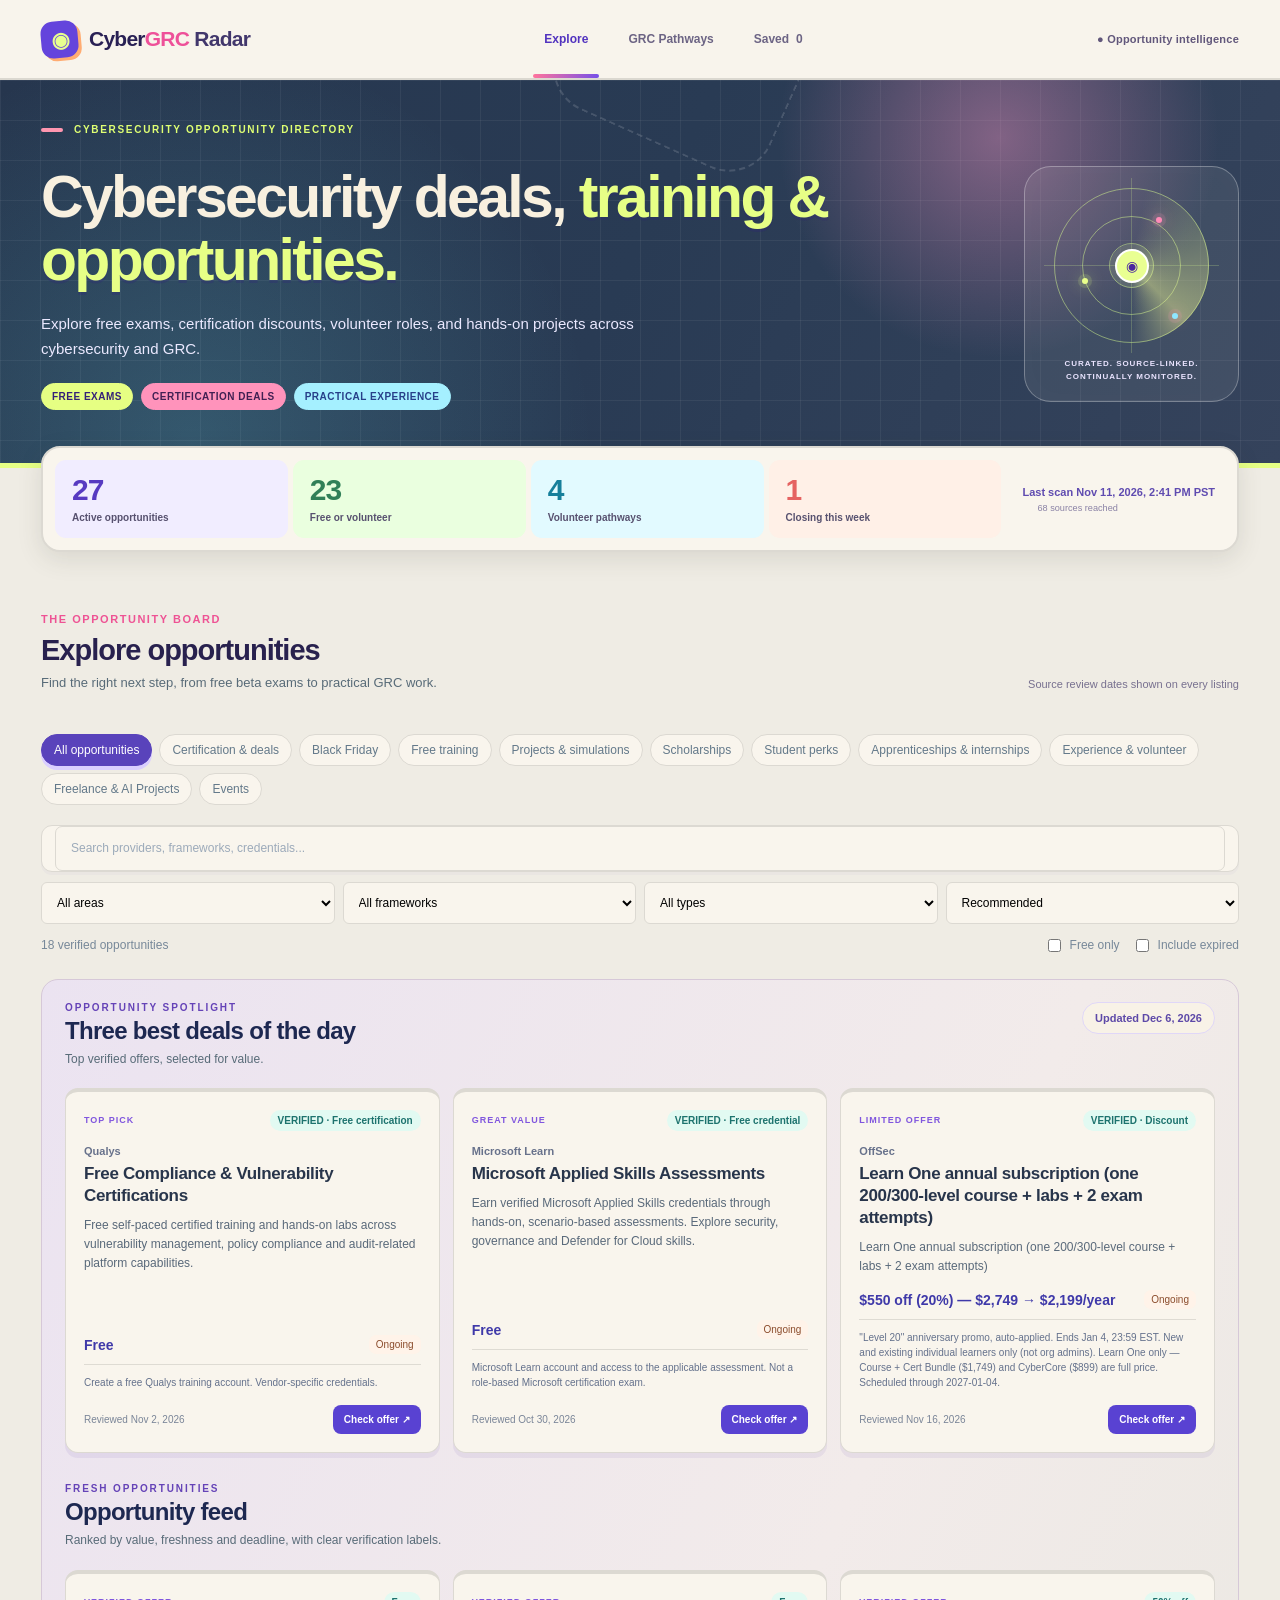
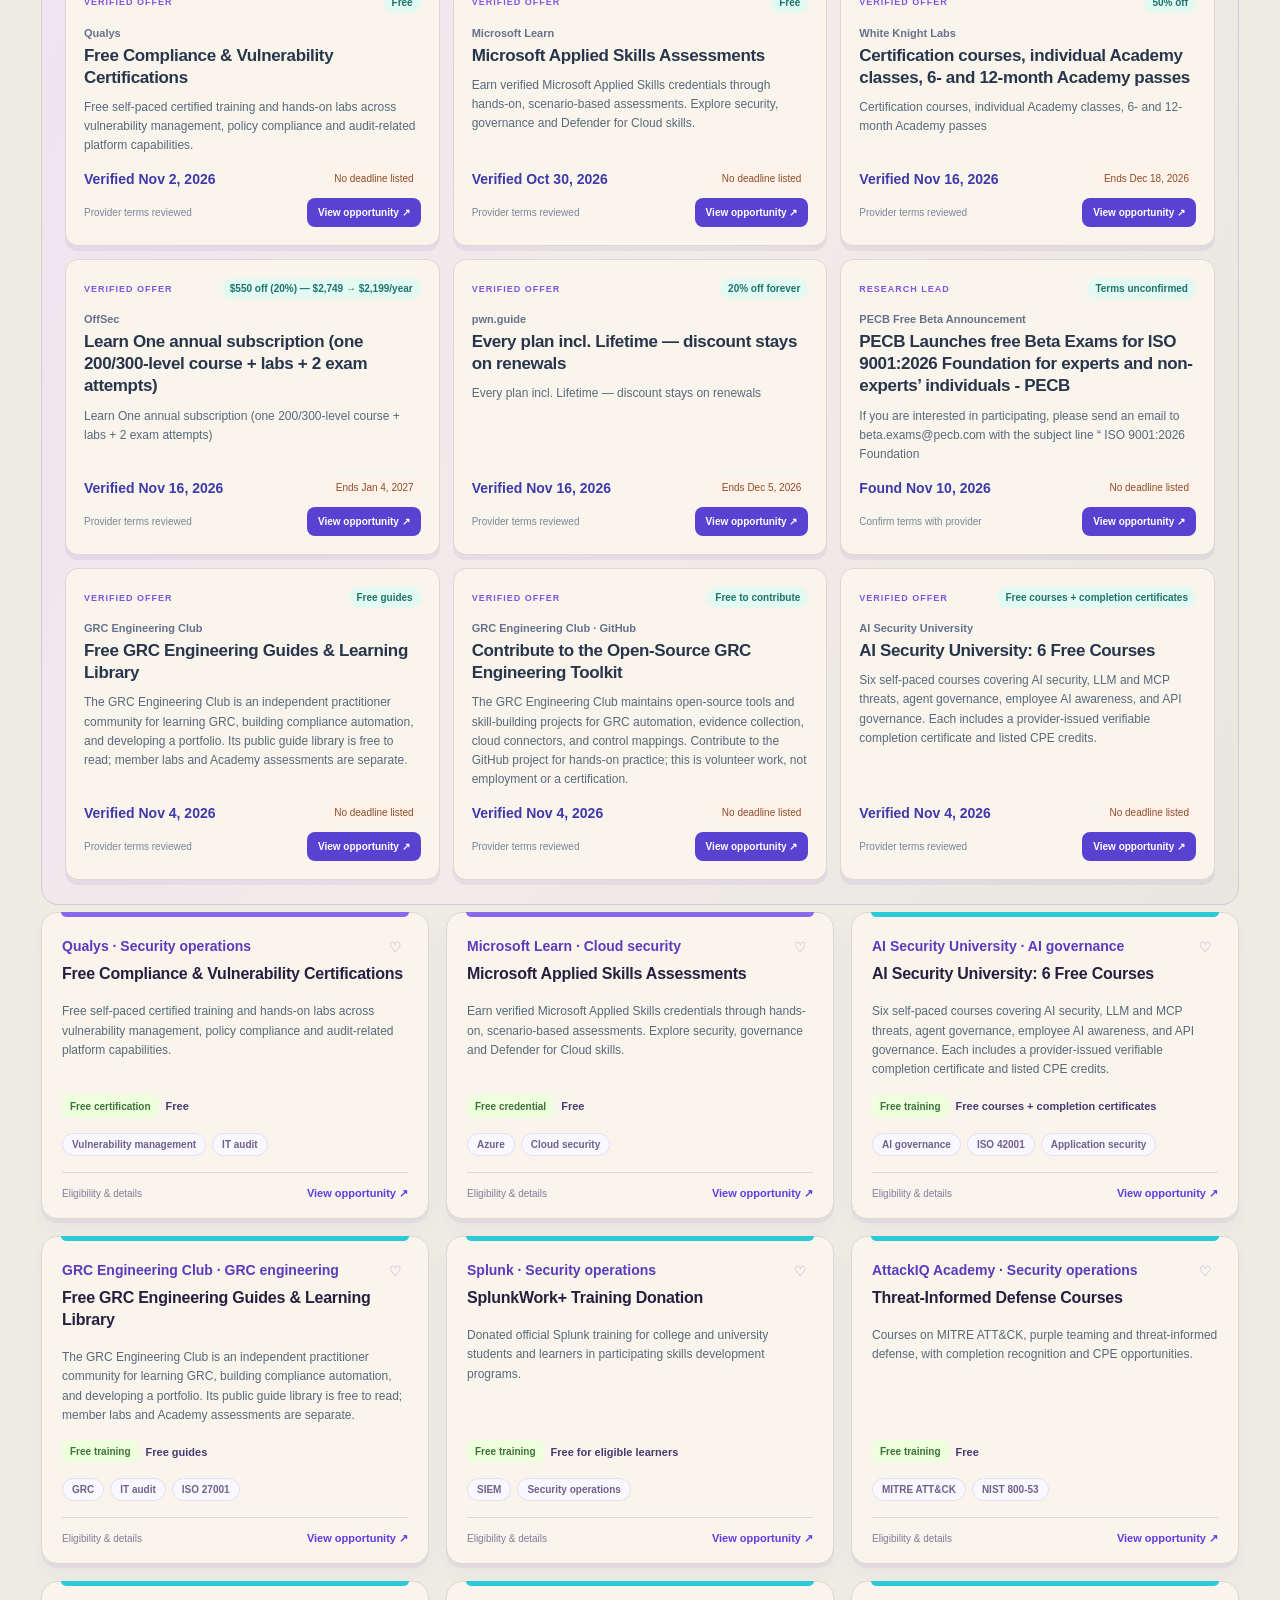
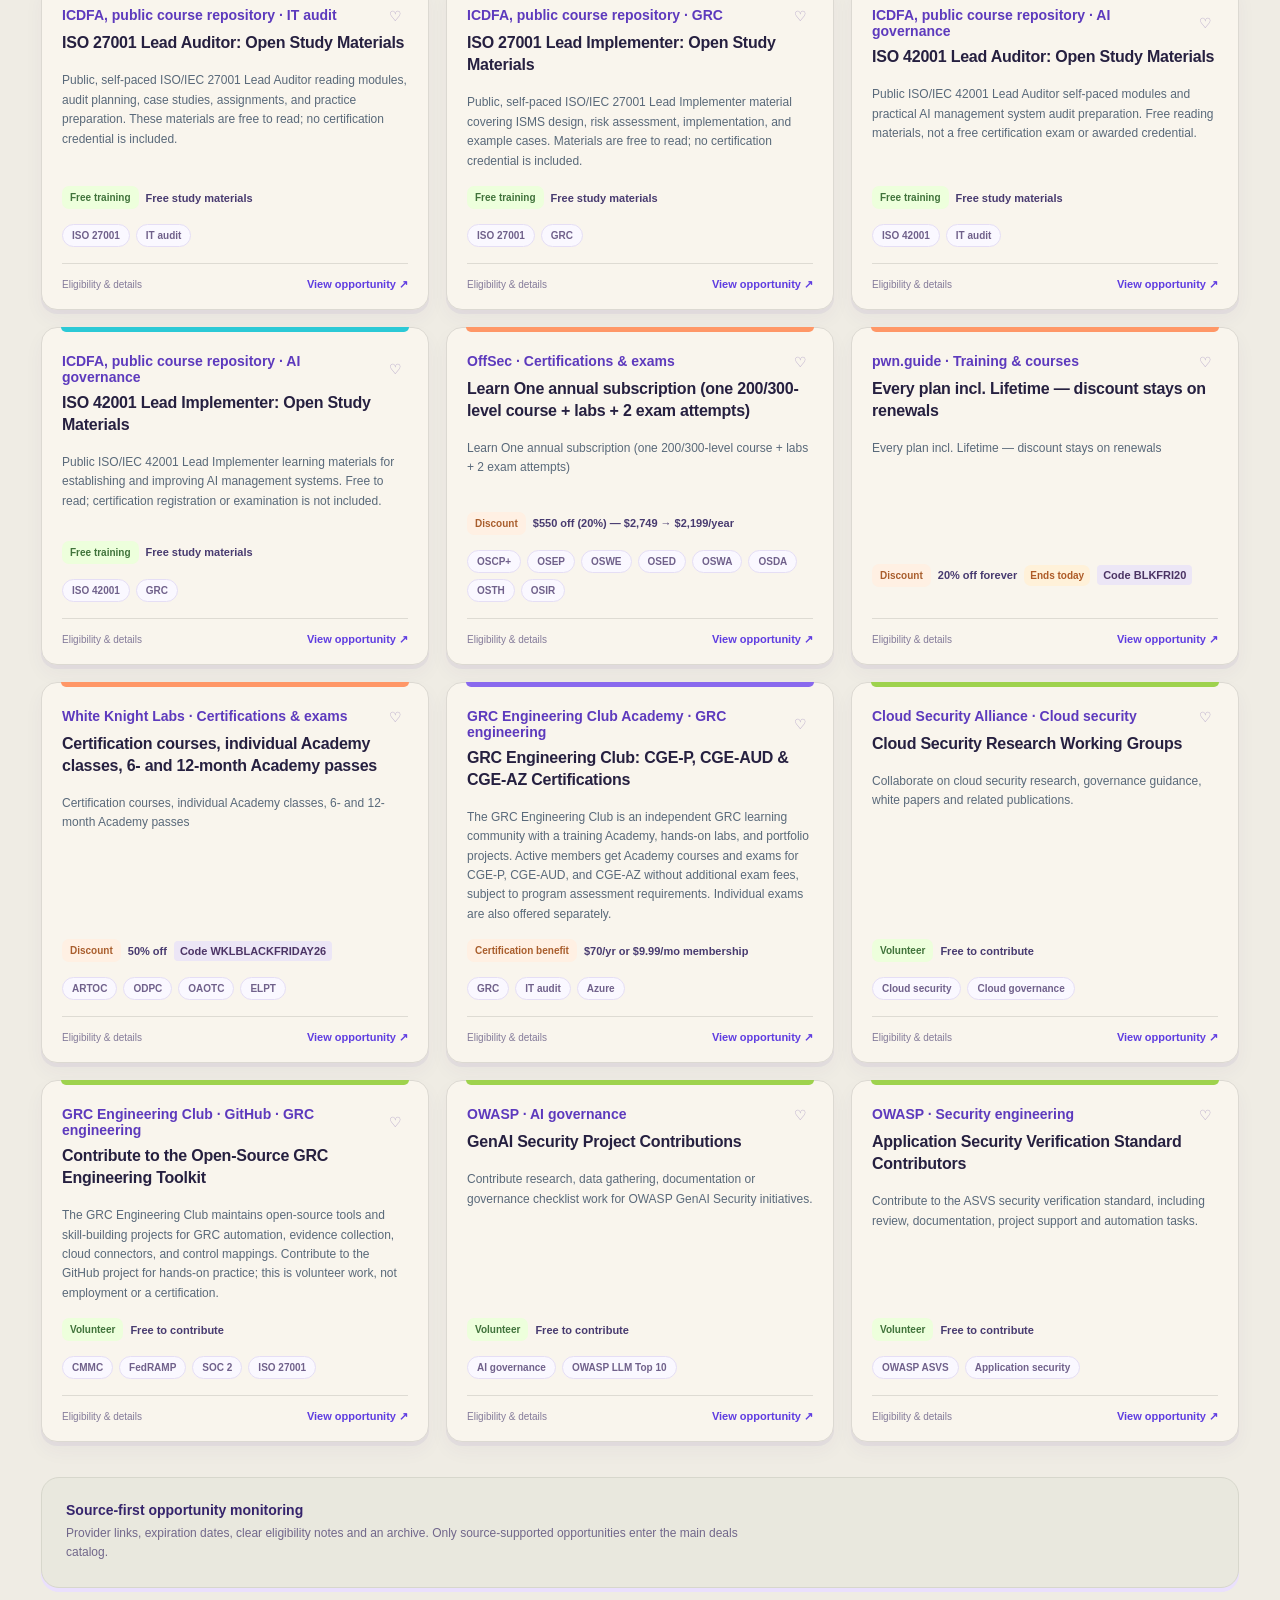
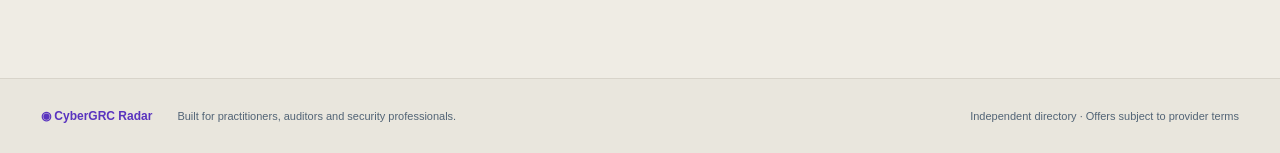
==== commit 58ce6600: "Add the 2026 Black Friday collection and seasonal banner" ====
--- a/index.html
+++ b/index.html
@@ -337,7 +337,17 @@
  #board .control-area .simple-selects select{flex:1 1 135px}
  #board .simple-tool #found{width:100%}
 }
-</style><style>.podcast-rail{border-top:1px solid var(--line);margin-top:16px;padding-top:16px}.podcast-rail .radar-news-heading{margin-bottom:5px}.podcast-rail .podcast-takeaway{font-size:11px;line-height:1.5;color:var(--ink2);margin:6px 0} .podcast-rail .podcast-topic{font-size:10px;color:var(--muted);margin-top:5px}.podcast-episode{padding:12px 0;border-bottom:1px solid var(--line)}.podcast-episode-title{font-size:12px;font-weight:650;line-height:1.45;display:block}.podcast-label{font-size:10px;font-weight:700;letter-spacing:.035em;margin-top:11px;color:var(--ink)}.podcast-points{padding-left:16px;margin:6px 0 3px}.podcast-points li{font-size:11px;line-height:1.5;margin-bottom:5px;color:var(--ink2)}</style><style>.pathway-connections{margin:22px 0;padding:19px;border:1px solid var(--line);border-radius:12px;background:var(--surface)}.pathway-connections>p{font-size:12px;color:var(--muted);line-height:1.5}.pathway-connection-grid{display:grid;grid-template-columns:repeat(2,minmax(0,1fr));gap:9px;margin-top:12px}.pathway-connection-grid button{text-align:left;background:var(--bg);border:1px solid var(--line);border-radius:9px;padding:12px;cursor:pointer;color:var(--ink)}.pathway-connection-grid button:hover{border-color:var(--blue)}.pathway-connection-grid strong{display:block;font-size:12px}.pathway-connection-grid span{display:block;font-size:11px;line-height:1.5;color:var(--muted);margin-top:4px}@media(max-width:600px){.pathway-connection-grid{grid-template-columns:1fr}}</style><style>.pathway-practice{border:1px solid var(--line);border-radius:12px;padding:20px;margin:20px 0;background:var(--surface)}.pathway-practice h5{margin-top:0}.pathway-practice-intro{font-size:12px;color:var(--muted)}.pathway-practice ol{padding-left:21px;margin:12px 0 0}.pathway-practice li{font-size:12px;line-height:1.65;margin-bottom:11px;color:var(--ink2)}.pathway-practice li strong{color:var(--ink)}</style><style>.search-results-heading{font-size:15px;font-weight:700;color:var(--ink);margin:18px 0 12px}.pathway-concepts{border:1px solid var(--line);border-radius:12px;padding:19px;margin:20px 0}.pathway-concepts>p{font-size:12px;color:var(--muted)}.pathway-concept{border:1px solid var(--line);border-radius:8px;padding:12px;margin-top:8px;background:var(--bg)}.pathway-concept summary{cursor:pointer;font-size:13px;font-weight:650}.pathway-concept p,.pathway-concept a{font-size:12px;line-height:1.6}.pathway-concept-links{display:flex;flex-wrap:wrap;gap:6px;margin-top:10px}.pathway-concept-links button{border:1px solid var(--line);background:var(--surface);border-radius:6px;padding:5px 7px;cursor:pointer;font-size:11px}</style><style>.pathway-feed{margin:18px 0;padding:18px;border:1px solid var(--line);border-radius:12px;background:var(--surface)}.pathway-feed h5{margin:0 0 5px}.pathway-feed>p{font-size:12px;color:var(--muted);margin:0 0 12px}.pathway-feed .specialty-op-list{display:grid;grid-template-columns:repeat(2,minmax(0,1fr));gap:9px}@media(max-width:700px){.pathway-feed .specialty-op-list{grid-template-columns:1fr}}</style></head><body><header class="nav-bar"><div class="nav-inner"><a class="wordmark" href="#"><span class="logo-mark">◉</span><span>Cyber<span class="wordmark-accent">GRC</span> <span class="wordmark-muted">Radar</span></span></a><nav class="top-links"><button class="active" id="browseBtn">Explore</button><button id="pathwaysBtn">GRC Pathways</button><button id="leadBtn" style="display:none" aria-hidden="true" tabindex="-1">Discovery feed</button><button id="savedBtn">Saved <span id="savedN">0</span></button></nav><span class="nav-verified">● Opportunity intelligence</span></div></header><main><section class="hero"><div class="hero-eyebrow"><span class="eyebrow-line"></span>CYBERSECURITY OPPORTUNITY DIRECTORY</div><div class="hero-row"><div><h1>Cybersecurity deals, <span>training &amp; opportunities.</span></h1><p>Explore free exams, certification discounts, volunteer roles, and hands-on projects across cybersecurity and GRC.</p><div class="hero-chips"><button type="button" data-hero-filter="exams">FREE EXAMS</button><button type="button" data-hero-filter="deals">CERTIFICATION DEALS</button><button type="button" data-hero-filter="experience">PRACTICAL EXPERIENCE</button></div></div><div class="hero-panel"><div class="radar-visual"><div class="radar-ring ring-one"></div><div class="radar-ring ring-two"></div><div class="radar-ring ring-three"></div><span class="radar-sweep"></span><i class="radar-ping dot1"></i><i class="radar-ping dot2"></i><i class="radar-ping dot3"></i><div class="radar-center">◉</div></div><span>CURATED. SOURCE-LINKED.<br>CONTINUALLY MONITORED.</span></div></div></section><section class="metrics-bar"><div><span class="metric-value" id="activeN">0</span><span class="metric-label">Active opportunities</span></div><div><span class="metric-value" id="freeN">0</span><span class="metric-label">Free or volunteer</span></div><div><span class="metric-value" id="volN">0</span><span class="metric-label">Volunteer pathways</span></div><div><span class="metric-value" id="expN">0</span><span class="metric-label">Closing this week</span></div><div class="metric-note" id="discoveryMetric">Daily source scan configured<small>Next scheduled 8:17 AM Pacific · check feed for run status</small></div></section><div class="workspace"><div class="section-heading"><div><span class="kicker">THE OPPORTUNITY BOARD</span><h2 id="heading">Explore opportunities</h2><p>Find the right next step, from free beta exams to practical GRC work.</p></div><div class="update-note">Source review dates shown on every listing</div></div><div class="radar-content-layout"><div id="board"><div class="simple-pills" id="tabs"></div><div class="control-area" id="opportunityFilters"><label class="simple-search search-field" style="flex:1"><input id="query" placeholder="Search providers, frameworks, credentials..."></label><div class="simple-selects"><select id="area"></select><select id="frame"></select><select id="type"></select><select id="sort"><option>Recommended</option><option>Deadline</option><option>Recently reviewed</option><option>Provider</option></select></div></div><div class="simple-tool" id="opportunityTools"><span id="found">Results</span><label><input type="checkbox" id="free"> Free only</label><label><input type="checkbox" id="archive"> Include expired</label></div><section class="best-deals" id="bestDeals" aria-labelledby="bestTitle"><div class="best-deals-top"><div><div class="best-eyebrow">OPPORTUNITY SPOTLIGHT</div><h2 id="bestTitle">Three best deals of the day</h2><p>Top verified offers, selected for value.</p></div><span class="best-datestamp" id="bestDate"></span></div><div class="best-grid" id="bestCards"></div><div class="best-deals-top" style="margin-top:30px"><div><div class="best-eyebrow">FRESH OPPORTUNITIES</div><h2>Opportunity feed</h2><p>Ranked by value, freshness and deadline, with clear verification labels.</p></div></div><div class="best-grid" id="feedCards"></div><section id="newDeals" class="new-deals-strip" style="display:none"><div id="newDealsItems" class="new-deals-items"></div></section></section><section id="specialtyExplorer" class="specialty-explorer" style="display:none"><div class="specialty-intro"><div><span class="specialty-eyebrow">INTERCONNECTED LEARNING</span><h3>GRC Pathways</h3><p>Explore how GRC disciplines connect. Learn the work, build practical skills, and move between related specialties.</p></div><span class="specialty-size">20 career specialties</span></div><div class="specialty-controls"><label class="specialty-search"><span class="sr-only">Search GRC specialties</span><input id="specialtySearch" type="search" placeholder="Search specialties, roles, or skills..." autocomplete="off"></label><div class="specialty-filters" id="specialtyFilters" role="group" aria-label="Filter specialty areas"></div><span class="specialty-results" id="specialtyResults"></span></div><div class="specialty-grid" id="specialtyGrid" role="group" aria-label="Choose a GRC specialty"></div><div class="specialty-expand-wrap"><button type="button" class="specialty-expand" id="specialtyExpand" style="display:none">Show all specialties</button></div><div id="specialtyDetail" class="specialty-detail" aria-live="polite"></div></section><div id="scholarshipsHelp" class="scholarships-help" style="display:none">Some scholarship application portals block automated checks. That does not necessarily mean applications are closed. Confirm deadlines and eligibility in the <a href="https://isaca.secure-platform.com/a/page/ISACAfoundation/aboutscholarships" target="_blank" rel="noopener noreferrer">official ISACA scholarship directory</a>.</div><p id="simulationIntro" class="simulation-intro" style="display:none">Sourced, provider-led projects and job simulations. Complete real exercises on the linked provider site. These are practice experiences, not jobs or professional certifications.</p><div id="searchResultsHeading" class="search-results-heading" style="display:none" aria-live="polite"></div><div class="deals-grid" id="cards"></div><div id="learningProjects" class="discover-grid" style="display:none" aria-label="Hands-on learning projects"></div><div id="freelanceProjects" class="discover-grid" style="display:none" aria-label="Vetted freelance and AI projects"></div><div id="studentPerks" class="discover-grid" style="display:none" aria-label="Student discounts and free benefits"></div><div id="browseDiscoveryMatches" class="discover-grid" aria-live="polite" style="display:none"></div><div id="apprenticeshipDirectories" class="program-directory" style="display:none"><strong>Program directories</strong><span>For broader searches and future openings:</span><a target="_blank" rel="noopener noreferrer" href="https://apprenticareers.org/career-seeker/current-opportunities/">Apprenti current opportunities ↗</a><a target="_blank" rel="noopener noreferrer" href="https://www.dir.ca.gov/databases/das/aigstart.asp">California apprenticeship search ↗</a></div></div></div><div id="leads" class="discovery-view" style="display:none"><div class="discover-head"><div><div class="discover-eyebrow">AUTOMATED SOURCE MONITORING</div><h3>Daily discovery feed</h3><p>Potential opportunities found on provider websites. Only offers with clearly supported terms enter the main catalog.</p></div><button id="refreshLeads" class="discover-refresh" type="button">Refresh results</button></div><div id="discoveryStatus" class="discover-status">Loading latest scan results...</div><div class="discover-controls"><input id="leadQuery" aria-label="Search discovered leads" placeholder="Search new leads..." /><select id="leadCat" aria-label="Filter discovery category"><option>All categories</option></select></div><div id="leadCount" class="discover-count"></div><div id="leadCards" class="discover-grid"></div><div class="discover-foot">The collector checks official provider pages daily and publishes offers when their price and terms have clear evidence. Unclear leads remain outside the main catalog. <a href="https://github.com/clairetorrez/cybergrc-radar/actions/workflows/discover.yml" target="_blank" rel="noopener noreferrer">View scan history ↗</a></div></div><section class="about-band"><div class="about-heading"><div><h3>Source-first opportunity monitoring</h3><p>Provider links, expiration dates, clear eligibility notes and an archive. Only source-supported opportunities enter the main deals catalog.</p></div></div></section></div></main><footer><div><span class="footer-brand">◉ CyberGRC Radar</span><span>Built for practitioners, auditors and security professionals.</span></div><span>Independent directory · Offers subject to provider terms</span></footer><script>let deals=[{"id":"isc2-ai-pilot-2026","title":"AI Security Certification Pilot","provider":"ISC2","category":"AI governance","kind":"Free exam","price":"$0 pilot exam","discount":"100% free","description":"Participate in the new AI security certification pilot. Coverage includes AI governance, risk, compliance, data management and secure AI operations.","eligibility":"Four years of relevant cybersecurity/AI experience, subject to permitted waivers. Valid ISC2 account required. Selected volunteers only.","deadline":"2026-11-04","dateLabel":"Apply by Nov 4, 2026","frameworks":["ISO 42001","NIST AI RMF"],"tags":["Pilot","Certification","Application"],"source":"https://www.isc2.org/new-ai-certification","verifiedOn":"2026-11-02","featured":true,"score":99},{"id":"isaca-digital-trust-2026","title":"Digital Trust Scholarship","provider":"ISACA Foundation","category":"GRC","kind":"Scholarship","price":"$1,000–$2,500","discount":"14 awards","description":"Academic scholarships for undergraduate or graduate students in IT audit, risk, cybersecurity, governance and assurance. Includes career development support.","eligibility":"Enrolled in an eligible undergraduate or graduate degree program. Check official application criteria.","deadline":"2026-11-03","dateLabel":"Apply by Nov 3, 2026","frameworks":["IT audit","GRC"],"tags":["Students","Scholarship"],"source":"https://isaca.secure-platform.com/a/page/ISACAfoundation/digitaltrust","verifiedOn":"2026-11-02","featured":true,"score":97},{"id":"isaca-cyber-scholarship-2026","title":"Cybersecurity Month Scholarship","provider":"ISACA Foundation","category":"GRC","kind":"Scholarship","price":"$2,500 award","discount":"5 awards","description":"Five cybersecurity students can receive a $2,500 education scholarship and an ISACA career-building bundle.","eligibility":"Age 18+, enrolled in an accredited cybersecurity degree program, recommendation letter required.","deadline":"2026-11-03","dateLabel":"Apply by Nov 3, 2026","frameworks":["GRC"],"tags":["Students","Scholarship"],"source":"https://isaca.secure-platform.com/a/page/ISACAfoundation/cybersecuritymonth","verifiedOn":"2026-11-02","featured":true,"score":95},{"id":"ey-tech-risk-forage","title":"Technology Risk Job Simulation","provider":"EY × Forage","category":"IT audit","kind":"Free simulation","price":"Free","discount":"4 hours","description":"Practice technology risk and internal control work with an EY-designed virtual job simulation. Includes a completion certificate.","eligibility":"Open access, self-paced. Simulation, not employment or a professional certification.","deadline":null,"dateLabel":"Ongoing","frameworks":["SOX / ITGC","IT audit"],"tags":["Practical","Simulation","Beginner-friendly"],"source":"https://www.theforage.com/simulations/ey/technology-risk-ydqh","verifiedOn":"2026-11-02","featured":true,"score":94},{"id":"pwc-digital-assurance","title":"Digital Assurance & Transparency","provider":"PwC × Forage","category":"IT audit","kind":"Free simulation","price":"Free","discount":"3–4 hours","description":"Learn audit documentation, client walkthroughs, internal controls and communicating test results through guided practical tasks.","eligibility":"Open access and self-paced. Certificate of participation, not a professional license.","deadline":null,"dateLabel":"Ongoing","frameworks":["SOX / ITGC","IT audit"],"tags":["Practical","Simulation"],"source":"https://www.theforage.com/simulations/pwc-us/digital-assurance-transparency-9rtv","verifiedOn":"2026-11-02","featured":false,"score":91},{"id":"pwc-audit-simulation","title":"Audit Job Simulation","provider":"PwC × Forage","category":"IT audit","kind":"Free simulation","price":"Free","discount":"3–4 hours","description":"Walk through purchasing processes, test controls and create documentation useful for building ITGC audit skills.","eligibility":"Open access and self-paced. Simulated work only.","deadline":null,"dateLabel":"Ongoing","frameworks":["SOX / ITGC","IT audit"],"tags":["Practical","Simulation"],"source":"https://www.theforage.com/simulations/pwcus/audit-w3fr","verifiedOn":"2026-11-02","featured":false,"score":90},{"id":"lf-kubecon-2026","title":"KubeCon Cloud Native Certification Discount","provider":"Linux Foundation","category":"Cloud security","kind":"Event discount","price":"40% off","discount":"Attendees only","description":"Registered KubeCon attendees receive 40% off eligible cloud-native training, certification exams and bundles. Codes sent during the conference.","eligibility":"Paid KubeCon + CloudNativeCon North America 2026 registration required. Coupon emailed Nov 9–12.","deadline":"2026-11-12","startDate":"2026-11-09","dateLabel":"Codes Nov 9–12, 2026","frameworks":["Kubernetes"],"tags":["Conference","Certification","Restricted"],"source":"https://events.linuxfoundation.org/kubecon-cloudnativecon-north-america/register/","verifiedOn":"2026-11-02","featured":false,"score":80},{"id":"qualys-free-training","title":"Free Compliance & Vulnerability Certifications","provider":"Qualys","category":"Security operations","kind":"Free certification","price":"Free","discount":"Courses + certificates","description":"Free self-paced certified training and hands-on labs across vulnerability management, policy compliance and audit-related platform capabilities.","eligibility":"Create a free Qualys training account. Vendor-specific credentials.","deadline":null,"dateLabel":"Ongoing","frameworks":["Vulnerability management","IT audit"],"tags":["Hands-on","Vendor credential"],"source":"https://www.qualys.com/training","verifiedOn":"2026-11-02","featured":false,"score":88},{"id":"splunk-workplus","title":"SplunkWork+ Training Donation","provider":"Splunk","category":"Security operations","kind":"Free training","price":"Free for eligible learners","discount":"Student access","description":"Donated official Splunk training for college and university students and learners in participating skills development programs.","eligibility":"University/college or participating organization eligibility. Use appropriate registration and verification path.","deadline":null,"dateLabel":"Ongoing","frameworks":["SIEM","Security operations"],"tags":["Students","Hands-on"],"source":"https://workplus.splunk.com/","verifiedOn":"2026-11-02","featured":false,"score":77},{"id":"ms-applied-skills","title":"Microsoft Applied Skills Assessments","provider":"Microsoft Learn","category":"Cloud security","kind":"Free credential","price":"Free","discount":"Lab-based assessments","description":"Earn verified Microsoft Applied Skills credentials through hands-on, scenario-based assessments. Explore security, governance and Defender for Cloud skills.","eligibility":"Microsoft Learn account and access to the applicable assessment. Not a role-based Microsoft certification exam.","deadline":null,"dateLabel":"Ongoing","frameworks":["Azure","Cloud security"],"tags":["Hands-on","Credential"],"source":"https://learn.microsoft.com/en-us/credentials/applied-skills/","verifiedOn":"2026-10-30","featured":false,"score":84},{"id":"attackiq-free-training","title":"Threat-Informed Defense Courses","provider":"AttackIQ Academy","category":"Security operations","kind":"Free training","price":"Free","discount":"On-demand","description":"Courses on MITRE ATT&CK, purple teaming and threat-informed defense, with completion recognition and CPE opportunities.","eligibility":"Free academy signup. Course badges are not professional certification exams.","deadline":null,"dateLabel":"Ongoing","frameworks":["MITRE ATT&CK","NIST 800-53"],"tags":["Hands-on","CPE"],"source":"https://www.academy.attackiq.com/","verifiedOn":"2026-10-30","featured":false,"score":74},{"id":"pecb-skills-beta-oct","title":"PECB Skills Free Beta Exams","provider":"PECB","category":"Frameworks","kind":"Free exam","price":"Free during beta","discount":"Applications closed","description":"Free beta exams were offered across ISO 27001, ISO 42001, business continuity, CMMC and related GRC subjects.","eligibility":"Application campaign closed on Oct 30, 2026. Retained for tracking future beta announcements.","deadline":"2026-10-30","dateLabel":"Closed Oct 30, 2026","frameworks":["ISO 27001","ISO 42001","ISO 22301","CMMC"],"tags":["Pilot","Archive"],"source":"https://pecb.com/en/newsReleases/pecb-launches-free-skills-beta-exams-for-experts-and-non-experts-individuals","verifiedOn":"2026-10-30","featured":false,"score":99},{"id":"lf-ato26","title":"All Things Open Certification Sale","provider":"Linux Foundation","category":"Cloud security","kind":"Discount","price":"40% off","discount":"Code ATO26 · expired","description":"An event-period discount on eligible Linux Foundation certification exams and courses, including cloud-native security.","eligibility":"Offer ended Oct 30, 2026. Archived for comparison and future deal tracking.","deadline":"2026-10-30","dateLabel":"Closed Oct 30, 2026","frameworks":["Kubernetes"],"tags":["Archive"],"source":"https://training.linuxfoundation.org/ato-2026/","verifiedOn":"2026-10-30","featured":false,"score":70},{"id":"isaca-grc-advisory-2027","title":"2027 GRC Advisory Group","provider":"ISACA","category":"GRC","kind":"Volunteer","price":"Volunteer / CPE","discount":"20 CE credits","description":"Join an ISACA working group supporting governance, risk and compliance initiatives. Listed as an online opportunity, with selection based on application.","eligibility":"ISACA Engage login and application required. Appointments are not guaranteed.","deadline":"2026-12-04","dateLabel":"Apply by Dec 4, 2026","frameworks":["GRC","Risk management"],"tags":["Working group","Remote","Volunteer"],"source":"https://engage.isaca.org/volunteeropportunities","verifiedOn":"2026-11-02","featured":true,"score":96},{"id":"isaca-scholarship-review-2026","title":"Scholarship Application Review Volunteer","provider":"ISACA Foundation","category":"IT audit","kind":"Volunteer","price":"Volunteer / CPE","discount":"10 CE credits","description":"Review foundation scholarship applications as a short-term ISACA volunteer assignment. A direct way to contribute to the professional community.","eligibility":"ISACA Engage account and selection. Review any listed qualifications before applying.","deadline":"2026-11-04","dateLabel":"Apply by Nov 4, 2026","frameworks":["GRC","IT audit"],"tags":["Short term","Remote","Volunteer"],"source":"https://engage.isaca.org/volunteeropportunities","verifiedOn":"2026-11-02","featured":true,"score":94},{"id":"owasp-asvs-volunteer","title":"Application Security Verification Standard Contributors","provider":"OWASP","category":"Security engineering","kind":"Volunteer","price":"Free to contribute","discount":"Open applications","description":"Contribute to the ASVS security verification standard, including review, documentation, project support and automation tasks.","eligibility":"Open volunteer interest form. Some opportunities require several hours a week. Nontechnical contributors and students are welcome.","deadline":null,"dateLabel":"Ongoing","frameworks":["OWASP ASVS","Application security"],"tags":["Standards","Open source","Volunteer"],"source":"https://asvs.owasp.org/get-involved/","verifiedOn":"2026-11-02","featured":false,"score":84},{"id":"owasp-ai-volunteer","title":"GenAI Security Project Contributions","provider":"OWASP","category":"AI governance","kind":"Volunteer","price":"Free to contribute","discount":"Open project","description":"Contribute research, data gathering, documentation or governance checklist work for OWASP GenAI Security initiatives.","eligibility":"Open community contributions; membership not required. Check project channels for active workstreams.","deadline":null,"dateLabel":"Ongoing","frameworks":["AI governance","OWASP LLM Top 10"],"tags":["Research","Open source","Volunteer"],"source":"https://genai.owasp.org/contribute/","verifiedOn":"2026-11-02","featured":false,"score":87},{"id":"csa-research-working-groups","title":"Cloud Security Research Working Groups","provider":"Cloud Security Alliance","category":"Cloud security","kind":"Volunteer","price":"Free to contribute","discount":"Working groups","description":"Collaborate on cloud security research, governance guidance, white papers and related publications.","eligibility":"Create CSA account, choose an active working group and join. Participation level varies.","deadline":null,"dateLabel":"Ongoing","frameworks":["Cloud security","Cloud governance"],"tags":["Research","Volunteer","Working group"],"source":"https://cloudsecurityalliance.org/research/volunteer-faq","verifiedOn":"2026-11-02","featured":false,"score":90},{"id":"isaca-san-diego-scholarship-2026","title":"San Diego Computer Science & Cybersecurity Scholarship","provider":"ISACA Foundation","category":"GRC","kind":"Scholarship","price":"$3,000 award","discount":"3 awards","description":"Three academic scholarships for San Diego students studying cybersecurity, information assurance, IT/IS audit, or computer science.","eligibility":"Age 18+, pursuing an associate or bachelor's degree in an eligible field at a San Diego community college or university. Check full program criteria.","deadline":"2026-11-30","dateLabel":"Apply by Nov 30, 2026","frameworks":["IT audit","GRC"],"tags":["San Diego","Students","Scholarship"],"source":"https://isaca.secure-platform.com/a/page/ISACAfoundation/usscholarships/sandiego","verifiedOn":"2026-11-02","featured":false,"score":94},{"id":"isaca-north-texas-scholarship-2026","title":"North Texas IT, Audit & Cybersecurity Scholarship","provider":"ISACA Foundation","category":"GRC","kind":"Scholarship","price":"$3,000 award","discount":"7 awards","description":"Seven academic scholarships for students in technology, IT audit, compliance, governance, or cybersecurity bachelor's programs.","eligibility":"Pursuing a related bachelor's degree at an eligible accredited nonprofit university in North Texas. Confirm institution and other requirements.","deadline":"2026-11-30","dateLabel":"Apply by Nov 30, 2026","frameworks":["IT audit","GRC"],"tags":["North Texas","Students","Scholarship"],"source":"https://isaca.secure-platform.com/a/page/ISACAfoundation/usscholarships/northtexas","verifiedOn":"2026-11-02","featured":false,"score":88},{"id":"isaca-nca-cyber-scholarship-2026","title":"See Yourself in Cyber Scholarship","provider":"National Cybersecurity Alliance / ISACA Foundation","category":"Cybersecurity","kind":"Scholarship","price":"$2,000 award","discount":"10 awards","description":"Ten U.S. students can receive a $2,000 academic scholarship and an ISACA career-building bundle.","eligibility":"Age 18+, enrolled in an undergraduate or graduate program at a U.S. college or university, with an interest in cybersecurity.","deadline":"2026-11-03","dateLabel":"Apply by Nov 3, 2026","frameworks":["GRC"],"tags":["U.S. students","Scholarship"],"source":"https://isaca.secure-platform.com/a/page/ISACAfoundation/ncascholarshipprogram/seeyourselfincyber","verifiedOn":"2026-11-02","featured":false,"score":93},{"id":"icdfa-open-iso27001-lead-auditor","title":"ISO 27001 Lead Auditor: Open Study Materials","category":"IT audit","frameworks":["ISO 27001","IT audit"],"source":"https://github.com/icdfa/iso-27001-lead-auditor-course","description":"Public, self-paced ISO/IEC 27001 Lead Auditor reading modules, audit planning, case studies, assignments, and practice preparation. These materials are free to read; no certification credential is included.","provider":"ICDFA, public course repository","kind":"Free training","price":"Free study materials","discount":"","eligibility":"Anyone can read the public GitHub materials. This is self-study, not enrollment or a personnel certification. Verify current assessment and credential terms with ICDFA.","deadline":null,"dateLabel":"Open resource","tags":["Public resource","Self-paced","Not a certification"],"verifiedOn":"2026-11-03","featured":false,"score":65},{"id":"icdfa-open-iso27001-lead-implementer","title":"ISO 27001 Lead Implementer: Open Study Materials","category":"GRC","frameworks":["ISO 27001","GRC"],"source":"https://github.com/icdfa/iso-27001-lead-implementer-course","description":"Public, self-paced ISO/IEC 27001 Lead Implementer material covering ISMS design, risk assessment, implementation, and example cases. Materials are free to read; no certification credential is included.","provider":"ICDFA, public course repository","kind":"Free training","price":"Free study materials","discount":"","eligibility":"Anyone can read the public GitHub materials. This is self-study, not enrollment or a personnel certification. Verify current assessment and credential terms with ICDFA.","deadline":null,"dateLabel":"Open resource","tags":["Public resource","Self-paced","Not a certification"],"verifiedOn":"2026-11-03","featured":false,"score":65},{"id":"icdfa-open-iso42001-lead-auditor","title":"ISO 42001 Lead Auditor: Open Study Materials","category":"AI governance","frameworks":["ISO 42001","IT audit"],"source":"https://github.com/icdfa/iso-42001-lead-auditor-course","description":"Public ISO/IEC 42001 Lead Auditor self-paced modules and practical AI management system audit preparation. Free reading materials, not a free certification exam or awarded credential.","provider":"ICDFA, public course repository","kind":"Free training","price":"Free study materials","discount":"","eligibility":"Anyone can read the public GitHub materials. This is self-study, not enrollment or a personnel certification. Verify current assessment and credential terms with ICDFA.","deadline":null,"dateLabel":"Open resource","tags":["Public resource","Self-paced","Not a certification"],"verifiedOn":"2026-11-03","featured":false,"score":65},{"id":"icdfa-open-iso42001-lead-implementer","title":"ISO 42001 Lead Implementer: Open Study Materials","category":"AI governance","frameworks":["ISO 42001","GRC"],"source":"https://github.com/icdfa/iso-42001-lead-implementer-course","description":"Public ISO/IEC 42001 Lead Implementer learning materials for establishing and improving AI management systems. Free to read; certification registration or examination is not included.","provider":"ICDFA, public course repository","kind":"Free training","price":"Free study materials","discount":"","eligibility":"Anyone can read the public GitHub materials. This is self-study, not enrollment or a personnel certification. Verify current assessment and credential terms with ICDFA.","deadline":null,"dateLabel":"Open resource","tags":["Public resource","Self-paced","Not a certification"],"verifiedOn":"2026-11-03","featured":false,"score":65},{"id":"grcengclub-cge-academy-member-included","title":"GRC Engineering Club: CGE-P, CGE-AUD & CGE-AZ Certifications","provider":"GRC Engineering Club Academy","category":"GRC engineering","kind":"Certification benefit","price":"$70/yr or $9.99/mo membership","discount":"$350 each without membership","description":"The GRC Engineering Club is an independent GRC learning community with a training Academy, hands-on labs, and portfolio projects. Active members get Academy courses and exams for CGE-P, CGE-AUD, and CGE-AZ without additional exam fees, subject to program assessment requirements. Individual exams are also offered separately.","eligibility":"These credentials are developed and awarded by the GRC Engineering Club Academy, not ISC2, ISACA, or a government accreditation program. Academy exam access requires an eligible membership or separate enrollment. Check CGE-AZ prerequisites and capstone requirements.","deadline":null,"dateLabel":"Ongoing membership benefit","frameworks":["GRC","IT audit","Azure"],"tags":["Member pricing","Certification exams","Capstone"],"source":"https://cert.grcengclub.com/","verifiedOn":"2026-11-04","featured":false,"score":84},{"id":"grcengclub-free-learning-library","title":"Free GRC Engineering Guides & Learning Library","provider":"GRC Engineering Club","category":"GRC engineering","kind":"Free training","price":"Free guides","discount":"No membership needed","description":"The GRC Engineering Club is an independent practitioner community for learning GRC, building compliance automation, and developing a portfolio. Its public guide library is free to read; member labs and Academy assessments are separate.","eligibility":"Free public reading access, no membership required. Guides do not award a certification or include graded members-only labs.","deadline":null,"dateLabel":"Open learning resource","frameworks":["GRC","IT audit","ISO 27001"],"tags":["Free guides","Open access","Self-paced"],"source":"https://grcengclub.com/learn","verifiedOn":"2026-11-04","featured":false,"score":79},{"id":"grcengclub-open-source-toolkit-contribute","title":"Contribute to the Open-Source GRC Engineering Toolkit","provider":"GRC Engineering Club · GitHub","category":"GRC engineering","kind":"Volunteer","price":"Free to contribute","discount":"Open source","description":"The GRC Engineering Club maintains open-source tools and skill-building projects for GRC automation, evidence collection, cloud connectors, and control mappings. Contribute to the GitHub project for hands-on practice; this is volunteer work, not employment or a certification.","eligibility":"Public GitHub project. First-time contributors should follow the maintainers' issue, vouch, then pull request process. This is volunteer open-source work, not paid employment or certification.","deadline":null,"dateLabel":"Ongoing project","frameworks":["CMMC","FedRAMP","SOC 2","ISO 27001"],"tags":["Open source","Portfolio project","Contributions"],"source":"https://github.com/GRCEngClub/claude-grc-engineering","verifiedOn":"2026-11-04","featured":false,"score":88},{"id":"aisec-free-ai-security-course-library","title":"AI Security University: 6 Free Courses","provider":"AI Security University","category":"AI governance","kind":"Free training","price":"Free courses + completion certificates","discount":"6 courses","description":"Six self-paced courses covering AI security, LLM and MCP threats, agent governance, employee AI awareness, and API governance. Each includes a provider-issued verifiable completion certificate and listed CPE credits.","eligibility":"Free individual community access; registration and course quizzes or final assessments required for completion certificates. Not a professional certification program.","deadline":null,"dateLabel":"6 self-paced courses","frameworks":["AI governance","ISO 42001","Application security"],"tags":["Course collection","Free training","Verifiable completion badges"],"source":"https://aisec.university/courses","verifiedOn":"2026-11-04","featured":false,"score":88,"collectionSummary":"aisec-course-library"},{"id":"aisec-intro-ai-security","title":"Introduction to AI Security","provider":"AI Security University","category":"AI governance","kind":"Free training","price":"Free course + completion certificate","discount":"2 CPE","description":"Introduction to AI threats and governance, covering prompt injection, privacy, model supply chains, production security, and responsible AI frameworks. 90 minutes of self-paced learning; 2 CPE listed by the provider.","eligibility":"Free self-paced community course. Registration and course assessment required for the AI Security University-issued completion certificate. This is not a third-party professional certification.","deadline":null,"dateLabel":"90 minutes · 2 CPE","frameworks":["AI governance","ISO 42001","NIST AI RMF"],"tags":["Free community edition","Provider-issued completion certificate","AI governance","AI security","Foundations"],"source":"https://aisec.university/courses/introduction-to-ai-security","verifiedOn":"2026-11-04","featured":false,"score":82,"collectionItem":"aisec-course-library"},{"id":"aisec-ai-security-everyone","title":"AI Security for Everyone","provider":"AI Security University","category":"AI governance","kind":"Free training","price":"Free course + completion certificate","discount":"1.5 CPE","description":"Employee-focused AI literacy covering safe AI use, shadow AI, privacy, deepfakes, bias, EU AI Act obligations and responsible use. 90 minutes of self-paced learning; 1.5 CPE listed by the provider.","eligibility":"Free self-paced community course. Registration and course assessment required for the AI Security University-issued completion certificate. This is not a third-party professional certification.","deadline":null,"dateLabel":"90 minutes · 1.5 CPE","frameworks":["AI governance","Security awareness"],"tags":["Free community edition","Provider-issued completion certificate","Security awareness","AI literacy","AI governance"],"source":"https://aisec.university/courses/ai-security-for-everyone","verifiedOn":"2026-11-04","featured":false,"score":78,"collectionItem":"aisec-course-library"},{"id":"aisec-mcp-security","title":"MCP Security Fundamentals","provider":"AI Security University","category":"AI governance","kind":"Free training","price":"Free course + completion certificate","discount":"2 CPE","description":"Securing Model Context Protocol integrations against the OWASP MCP Top 10, including tool poisoning, token exposure, privilege escalation and shadow MCP servers. 2 hr 10 min of self-paced learning; 2 CPE listed by the provider.","eligibility":"Free self-paced community course. Registration and course assessment required for the AI Security University-issued completion certificate. This is not a third-party professional certification.","deadline":null,"dateLabel":"2 hr 10 min · 2 CPE","frameworks":["MCP security","Application security","AI governance"],"tags":["Free community edition","Provider-issued completion certificate","AppSec","GRC engineering","AI security","MCP"],"source":"https://aisec.university/courses/mcp-security-fundamentals","verifiedOn":"2026-11-04","featured":false,"score":91,"collectionItem":"aisec-course-library"},{"id":"aisec-llm-security","title":"LLM Security Fundamentals","provider":"AI Security University","category":"AI governance","kind":"Free training","price":"Free course + completion certificate","discount":"2 CPE","description":"OWASP LLM Top 10 threats, prompt injection, trust boundaries and model pipelines, with governance links to ISO 42001, MITRE ATLAS and the EU AI Act. 2 hr 15 min of self-paced learning; 2 CPE listed by the provider.","eligibility":"Free self-paced community course. Registration and course assessment required for the AI Security University-issued completion certificate. This is not a third-party professional certification.","deadline":null,"dateLabel":"2 hr 15 min · 2 CPE","frameworks":["OWASP LLM Top 10","ISO 42001","AI governance"],"tags":["Free community edition","Provider-issued completion certificate","Application security","AI risk","LLM"],"source":"https://aisec.university/courses/llm-security-fundamentals","verifiedOn":"2026-11-04","featured":false,"score":89,"collectionItem":"aisec-course-library"},{"id":"aisec-agentic-employees","title":"Managing Your Agentic Employees","provider":"AI Security University","category":"AI governance","kind":"Free training","price":"Free course + completion certificate","discount":"2 CPE","description":"Practical governance of AI agents using identities, accountable owners, least privilege, delegated authority, monitoring, incident controls and offboarding. 2 hours of self-paced learning; 2 CPE listed by the provider.","eligibility":"Free self-paced community course. Registration and course assessment required for the AI Security University-issued completion certificate. This is not a third-party professional certification.","deadline":null,"dateLabel":"2 hours · 2 CPE","frameworks":["AI governance","Identity governance"],"tags":["Free community edition","Provider-issued completion certificate","AI risk","Access governance","GRC engineering"],"source":"https://aisec.university/courses/managing-your-agentic-employees","verifiedOn":"2026-11-04","featured":false,"score":92,"collectionItem":"aisec-course-library"},{"id":"aisec-zero-touch-api","title":"Zero Touch API Governance","provider":"AI Security University","category":"AI governance","kind":"Free training","price":"Free course + completion certificate","discount":"1 CPE","description":"A governance-focused framework for API risk, architecture guardrails, self-service workflows, oversight and enterprise API programs. 1 hour of self-paced learning; 1 CPE listed by the provider.","eligibility":"Free self-paced community course. Registration and course assessment required for the AI Security University-issued completion certificate. This is not a third-party professional certification.","deadline":null,"dateLabel":"1 hour · 1 CPE","frameworks":["API governance","GRC engineering"],"tags":["Free community edition","Provider-issued completion certificate","API security","GRC automation","Cloud governance"],"source":"https://aisec.university/courses/zero-touch-api-governance","verifiedOn":"2026-11-04","featured":false,"score":81,"collectionItem":"aisec-course-library"}];const sections=['All opportunities','Certification & deals','Free training','Projects & simulations','Scholarships','Student perks','Apprenticeships & internships','Experience & volunteer','Freelance & AI Projects','Events'];const kinds=['All types','Free exam','Free certification','Free credential','Certification benefit','Discount','Event discount','Free training','Free simulation','Volunteer','Scholarship'];let section='All opportunities',savedOnly=false;let saved=[];try{saved=JSON.parse(localStorage.getItem('cybergrc-saved')||'[]')}catch(e){saved=[];}const $=id=>document.getElementById(id);const esc=s=>String(s||'').replaceAll('&','&amp;').replaceAll('<','&lt;').replaceAll('>','&gt;').replaceAll('"','&quot;');const day=(()=>{const x=new Intl.DateTimeFormat('en-US',{timeZone:'America/Los_Angeles',year:'numeric',month:'2-digit',day:'2-digit'}).formatToParts(new Date());const get=t=>x.find(p=>p.type===t).value;return get('year')+'-'+get('month')+'-'+get('day')})();const isFree=d=>/free/i.test(d.kind)||/^free|\$0/i.test(d.price);
+</style><style>.podcast-rail{border-top:1px solid var(--line);margin-top:16px;padding-top:16px}.podcast-rail .radar-news-heading{margin-bottom:5px}.podcast-rail .podcast-takeaway{font-size:11px;line-height:1.5;color:var(--ink2);margin:6px 0} .podcast-rail .podcast-topic{font-size:10px;color:var(--muted);margin-top:5px}.podcast-episode{padding:12px 0;border-bottom:1px solid var(--line)}.podcast-episode-title{font-size:12px;font-weight:650;line-height:1.45;display:block}.podcast-label{font-size:10px;font-weight:700;letter-spacing:.035em;margin-top:11px;color:var(--ink)}.podcast-points{padding-left:16px;margin:6px 0 3px}.podcast-points li{font-size:11px;line-height:1.5;margin-bottom:5px;color:var(--ink2)}</style><style>.pathway-connections{margin:22px 0;padding:19px;border:1px solid var(--line);border-radius:12px;background:var(--surface)}.pathway-connections>p{font-size:12px;color:var(--muted);line-height:1.5}.pathway-connection-grid{display:grid;grid-template-columns:repeat(2,minmax(0,1fr));gap:9px;margin-top:12px}.pathway-connection-grid button{text-align:left;background:var(--bg);border:1px solid var(--line);border-radius:9px;padding:12px;cursor:pointer;color:var(--ink)}.pathway-connection-grid button:hover{border-color:var(--blue)}.pathway-connection-grid strong{display:block;font-size:12px}.pathway-connection-grid span{display:block;font-size:11px;line-height:1.5;color:var(--muted);margin-top:4px}@media(max-width:600px){.pathway-connection-grid{grid-template-columns:1fr}}</style><style>.pathway-practice{border:1px solid var(--line);border-radius:12px;padding:20px;margin:20px 0;background:var(--surface)}.pathway-practice h5{margin-top:0}.pathway-practice-intro{font-size:12px;color:var(--muted)}.pathway-practice ol{padding-left:21px;margin:12px 0 0}.pathway-practice li{font-size:12px;line-height:1.65;margin-bottom:11px;color:var(--ink2)}.pathway-practice li strong{color:var(--ink)}</style><style>.search-results-heading{font-size:15px;font-weight:700;color:var(--ink);margin:18px 0 12px}.pathway-concepts{border:1px solid var(--line);border-radius:12px;padding:19px;margin:20px 0}.pathway-concepts>p{font-size:12px;color:var(--muted)}.pathway-concept{border:1px solid var(--line);border-radius:8px;padding:12px;margin-top:8px;background:var(--bg)}.pathway-concept summary{cursor:pointer;font-size:13px;font-weight:650}.pathway-concept p,.pathway-concept a{font-size:12px;line-height:1.6}.pathway-concept-links{display:flex;flex-wrap:wrap;gap:6px;margin-top:10px}.pathway-concept-links button{border:1px solid var(--line);background:var(--surface);border-radius:6px;padding:5px 7px;cursor:pointer;font-size:11px}</style><style>.pathway-feed{margin:18px 0;padding:18px;border:1px solid var(--line);border-radius:12px;background:var(--surface)}.pathway-feed h5{margin:0 0 5px}.pathway-feed>p{font-size:12px;color:var(--muted);margin:0 0 12px}.pathway-feed .specialty-op-list{display:grid;grid-template-columns:repeat(2,minmax(0,1fr));gap:9px}@media(max-width:700px){.pathway-feed .specialty-op-list{grid-template-columns:1fr}}</style><link rel="stylesheet" href="/black-friday.css"></head><body><header class="nav-bar"><div class="nav-inner"><a class="wordmark" href="#"><span class="logo-mark">◉</span><span>Cyber<span class="wordmark-accent">GRC</span> <span class="wordmark-muted">Radar</span></span></a><nav class="top-links"><button class="active" id="browseBtn">Explore</button><button id="pathwaysBtn">GRC Pathways</button><button id="leadBtn" style="display:none" aria-hidden="true" tabindex="-1">Discovery feed</button><button id="savedBtn">Saved <span id="savedN">0</span></button></nav><span class="nav-verified">● Opportunity intelligence</span></div></header><main><section class="hero"><div class="hero-eyebrow"><span class="eyebrow-line"></span>CYBERSECURITY OPPORTUNITY DIRECTORY</div><div class="hero-row"><div><h1>Cybersecurity deals, <span>training &amp; opportunities.</span></h1><p>Explore free exams, certification discounts, volunteer roles, and hands-on projects across cybersecurity and GRC.</p><div class="hero-chips"><button type="button" data-hero-filter="exams">FREE EXAMS</button><button type="button" data-hero-filter="deals">CERTIFICATION DEALS</button><button type="button" data-hero-filter="experience">PRACTICAL EXPERIENCE</button></div></div><div class="hero-panel"><div class="radar-visual"><div class="radar-ring ring-one"></div><div class="radar-ring ring-two"></div><div class="radar-ring ring-three"></div><span class="radar-sweep"></span><i class="radar-ping dot1"></i><i class="radar-ping dot2"></i><i class="radar-ping dot3"></i><div class="radar-center">◉</div></div><span>CURATED. SOURCE-LINKED.<br>CONTINUALLY MONITORED.</span></div></div></section><section class="metrics-bar"><div><span class="metric-value" id="activeN">0</span><span class="metric-label">Active opportunities</span></div><div><span class="metric-value" id="freeN">0</span><span class="metric-label">Free or volunteer</span></div><div><span class="metric-value" id="volN">0</span><span class="metric-label">Volunteer pathways</span></div><div><span class="metric-value" id="expN">0</span><span class="metric-label">Closing this week</span></div><div class="metric-note" id="discoveryMetric">Daily source scan configured<small>Next scheduled 8:17 AM Pacific · check feed for run status</small></div></section>
+<section class="black-friday-band" id="blackFridayBand" aria-labelledby="blackFridayTitle" hidden>
+  <div class="black-friday-band-copy"><strong id="blackFridayTitle">Black Friday &amp; Cyber Monday</strong><span id="blackFridayCount"></span></div>
+  <a href="?collection=black-friday-2026#board" id="blackFridayLink">Browse deals</a>
+</section>
+<div class="workspace"><div class="section-heading"><div><span class="kicker">THE OPPORTUNITY BOARD</span><h2 id="heading">Explore opportunities</h2><p>Find the right next step, from free beta exams to practical GRC work.</p></div><div class="update-note">Source review dates shown on every listing</div></div><div class="radar-content-layout"><div id="board"><div class="simple-pills" id="tabs"></div><div class="control-area" id="opportunityFilters"><label class="simple-search search-field" style="flex:1"><input id="query" placeholder="Search providers, frameworks, credentials..."></label><div class="simple-selects"><select id="area"></select><select id="frame"></select><select id="type"></select><select id="sort"><option>Recommended</option><option>Deadline</option><option>Recently reviewed</option><option>Provider</option></select></div></div><div class="simple-tool" id="opportunityTools"><span id="found">Results</span><label><input type="checkbox" id="free"> Free only</label><label><input type="checkbox" id="archive"> Include expired</label></div><section class="best-deals" id="bestDeals" aria-labelledby="bestTitle"><div class="best-deals-top"><div><div class="best-eyebrow">OPPORTUNITY SPOTLIGHT</div><h2 id="bestTitle">Three best deals of the day</h2><p>Top verified offers, selected for value.</p></div><span class="best-datestamp" id="bestDate"></span></div><div class="best-grid" id="bestCards"></div><div class="best-deals-top" style="margin-top:30px"><div><div class="best-eyebrow">FRESH OPPORTUNITIES</div><h2>Opportunity feed</h2><p>Ranked by value, freshness and deadline, with clear verification labels.</p></div></div><div class="best-grid" id="feedCards"></div><section id="newDeals" class="new-deals-strip" style="display:none"><div id="newDealsItems" class="new-deals-items"></div></section></section><section id="specialtyExplorer" class="specialty-explorer" style="display:none"><div class="specialty-intro"><div><span class="specialty-eyebrow">INTERCONNECTED LEARNING</span><h3>GRC Pathways</h3><p>Explore how GRC disciplines connect. Learn the work, build practical skills, and move between related specialties.</p></div><span class="specialty-size">20 career specialties</span></div><div class="specialty-controls"><label class="specialty-search"><span class="sr-only">Search GRC specialties</span><input id="specialtySearch" type="search" placeholder="Search specialties, roles, or skills..." autocomplete="off"></label><div class="specialty-filters" id="specialtyFilters" role="group" aria-label="Filter specialty areas"></div><span class="specialty-results" id="specialtyResults"></span></div><div class="specialty-grid" id="specialtyGrid" role="group" aria-label="Choose a GRC specialty"></div><div class="specialty-expand-wrap"><button type="button" class="specialty-expand" id="specialtyExpand" style="display:none">Show all specialties</button></div><div id="specialtyDetail" class="specialty-detail" aria-live="polite"></div></section><div id="scholarshipsHelp" class="scholarships-help" style="display:none">Some scholarship application portals block automated checks. That does not necessarily mean applications are closed. Confirm deadlines and eligibility in the <a href="https://isaca.secure-platform.com/a/page/ISACAfoundation/aboutscholarships" target="_blank" rel="noopener noreferrer">official ISACA scholarship directory</a>.</div><p id="simulationIntro" class="simulation-intro" style="display:none">Sourced, provider-led projects and job simulations. Complete real exercises on the linked provider site. These are practice experiences, not jobs or professional certifications.</p><div id="searchResultsHeading" class="search-results-heading" style="display:none" aria-live="polite"></div><div class="deals-grid" id="cards"></div>
+<section id="blackFridayNotes" class="black-friday-notes" aria-label="Black Friday sources and watchlist" hidden>
+  <p>Seasonal listings include Radar finds and the <a href="https://github.com/v3nomtech/infosec-cert-black-friday-2026" target="_blank" rel="noopener noreferrer">v3nomtech community tracker</a>.</p>
+  <details id="blackFridayReported"><summary></summary><p>Reported by the community. The providers have not confirmed these prices or codes.</p><ul></ul></details>
+  <details id="blackFridayWatch"><summary></summary><p>The tracker has no announced 2026 seasonal offer for these providers.</p><ul></ul></details>
+</section><div id="learningProjects" class="discover-grid" style="display:none" aria-label="Hands-on learning projects"></div><div id="freelanceProjects" class="discover-grid" style="display:none" aria-label="Vetted freelance and AI projects"></div><div id="studentPerks" class="discover-grid" style="display:none" aria-label="Student discounts and free benefits"></div><div id="browseDiscoveryMatches" class="discover-grid" aria-live="polite" style="display:none"></div><div id="apprenticeshipDirectories" class="program-directory" style="display:none"><strong>Program directories</strong><span>For broader searches and future openings:</span><a target="_blank" rel="noopener noreferrer" href="https://apprenticareers.org/career-seeker/current-opportunities/">Apprenti current opportunities ↗</a><a target="_blank" rel="noopener noreferrer" href="https://www.dir.ca.gov/databases/das/aigstart.asp">California apprenticeship search ↗</a></div></div></div><div id="leads" class="discovery-view" style="display:none"><div class="discover-head"><div><div class="discover-eyebrow">AUTOMATED SOURCE MONITORING</div><h3>Daily discovery feed</h3><p>Potential opportunities found on provider websites. Only offers with clearly supported terms enter the main catalog.</p></div><button id="refreshLeads" class="discover-refresh" type="button">Refresh results</button></div><div id="discoveryStatus" class="discover-status">Loading latest scan results...</div><div class="discover-controls"><input id="leadQuery" aria-label="Search discovered leads" placeholder="Search new leads..." /><select id="leadCat" aria-label="Filter discovery category"><option>All categories</option></select></div><div id="leadCount" class="discover-count"></div><div id="leadCards" class="discover-grid"></div><div class="discover-foot">The collector checks official provider pages daily and publishes offers when their price and terms have clear evidence. Unclear leads remain outside the main catalog. <a href="https://github.com/clairetorrez/cybergrc-radar/actions/workflows/discover.yml" target="_blank" rel="noopener noreferrer">View scan history ↗</a></div></div><section class="about-band"><div class="about-heading"><div><h3>Source-first opportunity monitoring</h3><p>Provider links, expiration dates, clear eligibility notes and an archive. Only source-supported opportunities enter the main deals catalog.</p></div></div></section></div></main><footer><div><span class="footer-brand">◉ CyberGRC Radar</span><span>Built for practitioners, auditors and security professionals.</span></div><span>Independent directory · Offers subject to provider terms</span></footer><script src="/black-friday.js"></script><script>let deals=[{"id":"isc2-ai-pilot-2026","title":"AI Security Certification Pilot","provider":"ISC2","category":"AI governance","kind":"Free exam","price":"$0 pilot exam","discount":"100% free","description":"Participate in the new AI security certification pilot. Coverage includes AI governance, risk, compliance, data management and secure AI operations.","eligibility":"Four years of relevant cybersecurity/AI experience, subject to permitted waivers. Valid ISC2 account required. Selected volunteers only.","deadline":"2026-11-04","dateLabel":"Apply by Nov 4, 2026","frameworks":["ISO 42001","NIST AI RMF"],"tags":["Pilot","Certification","Application"],"source":"https://www.isc2.org/new-ai-certification","verifiedOn":"2026-11-02","featured":true,"score":99},{"id":"isaca-digital-trust-2026","title":"Digital Trust Scholarship","provider":"ISACA Foundation","category":"GRC","kind":"Scholarship","price":"$1,000–$2,500","discount":"14 awards","description":"Academic scholarships for undergraduate or graduate students in IT audit, risk, cybersecurity, governance and assurance. Includes career development support.","eligibility":"Enrolled in an eligible undergraduate or graduate degree program. Check official application criteria.","deadline":"2026-11-03","dateLabel":"Apply by Nov 3, 2026","frameworks":["IT audit","GRC"],"tags":["Students","Scholarship"],"source":"https://isaca.secure-platform.com/a/page/ISACAfoundation/digitaltrust","verifiedOn":"2026-11-02","featured":true,"score":97},{"id":"isaca-cyber-scholarship-2026","title":"Cybersecurity Month Scholarship","provider":"ISACA Foundation","category":"GRC","kind":"Scholarship","price":"$2,500 award","discount":"5 awards","description":"Five cybersecurity students can receive a $2,500 education scholarship and an ISACA career-building bundle.","eligibility":"Age 18+, enrolled in an accredited cybersecurity degree program, recommendation letter required.","deadline":"2026-11-03","dateLabel":"Apply by Nov 3, 2026","frameworks":["GRC"],"tags":["Students","Scholarship"],"source":"https://isaca.secure-platform.com/a/page/ISACAfoundation/cybersecuritymonth","verifiedOn":"2026-11-02","featured":true,"score":95},{"id":"ey-tech-risk-forage","title":"Technology Risk Job Simulation","provider":"EY × Forage","category":"IT audit","kind":"Free simulation","price":"Free","discount":"4 hours","description":"Practice technology risk and internal control work with an EY-designed virtual job simulation. Includes a completion certificate.","eligibility":"Open access, self-paced. Simulation, not employment or a professional certification.","deadline":null,"dateLabel":"Ongoing","frameworks":["SOX / ITGC","IT audit"],"tags":["Practical","Simulation","Beginner-friendly"],"source":"https://www.theforage.com/simulations/ey/technology-risk-ydqh","verifiedOn":"2026-11-02","featured":true,"score":94},{"id":"pwc-digital-assurance","title":"Digital Assurance & Transparency","provider":"PwC × Forage","category":"IT audit","kind":"Free simulation","price":"Free","discount":"3–4 hours","description":"Learn audit documentation, client walkthroughs, internal controls and communicating test results through guided practical tasks.","eligibility":"Open access and self-paced. Certificate of participation, not a professional license.","deadline":null,"dateLabel":"Ongoing","frameworks":["SOX / ITGC","IT audit"],"tags":["Practical","Simulation"],"source":"https://www.theforage.com/simulations/pwc-us/digital-assurance-transparency-9rtv","verifiedOn":"2026-11-02","featured":false,"score":91},{"id":"pwc-audit-simulation","title":"Audit Job Simulation","provider":"PwC × Forage","category":"IT audit","kind":"Free simulation","price":"Free","discount":"3–4 hours","description":"Walk through purchasing processes, test controls and create documentation useful for building ITGC audit skills.","eligibility":"Open access and self-paced. Simulated work only.","deadline":null,"dateLabel":"Ongoing","frameworks":["SOX / ITGC","IT audit"],"tags":["Practical","Simulation"],"source":"https://www.theforage.com/simulations/pwcus/audit-w3fr","verifiedOn":"2026-11-02","featured":false,"score":90},{"id":"lf-kubecon-2026","title":"KubeCon Cloud Native Certification Discount","provider":"Linux Foundation","category":"Cloud security","kind":"Event discount","price":"40% off","discount":"Attendees only","description":"Registered KubeCon attendees receive 40% off eligible cloud-native training, certification exams and bundles. Codes sent during the conference.","eligibility":"Paid KubeCon + CloudNativeCon North America 2026 registration required. Coupon emailed Nov 9–12.","deadline":"2026-11-12","startDate":"2026-11-09","dateLabel":"Codes Nov 9–12, 2026","frameworks":["Kubernetes"],"tags":["Conference","Certification","Restricted"],"source":"https://events.linuxfoundation.org/kubecon-cloudnativecon-north-america/register/","verifiedOn":"2026-11-02","featured":false,"score":80},{"id":"qualys-free-training","title":"Free Compliance & Vulnerability Certifications","provider":"Qualys","category":"Security operations","kind":"Free certification","price":"Free","discount":"Courses + certificates","description":"Free self-paced certified training and hands-on labs across vulnerability management, policy compliance and audit-related platform capabilities.","eligibility":"Create a free Qualys training account. Vendor-specific credentials.","deadline":null,"dateLabel":"Ongoing","frameworks":["Vulnerability management","IT audit"],"tags":["Hands-on","Vendor credential"],"source":"https://www.qualys.com/training","verifiedOn":"2026-11-02","featured":false,"score":88},{"id":"splunk-workplus","title":"SplunkWork+ Training Donation","provider":"Splunk","category":"Security operations","kind":"Free training","price":"Free for eligible learners","discount":"Student access","description":"Donated official Splunk training for college and university students and learners in participating skills development programs.","eligibility":"University/college or participating organization eligibility. Use appropriate registration and verification path.","deadline":null,"dateLabel":"Ongoing","frameworks":["SIEM","Security operations"],"tags":["Students","Hands-on"],"source":"https://workplus.splunk.com/","verifiedOn":"2026-11-02","featured":false,"score":77},{"id":"ms-applied-skills","title":"Microsoft Applied Skills Assessments","provider":"Microsoft Learn","category":"Cloud security","kind":"Free credential","price":"Free","discount":"Lab-based assessments","description":"Earn verified Microsoft Applied Skills credentials through hands-on, scenario-based assessments. Explore security, governance and Defender for Cloud skills.","eligibility":"Microsoft Learn account and access to the applicable assessment. Not a role-based Microsoft certification exam.","deadline":null,"dateLabel":"Ongoing","frameworks":["Azure","Cloud security"],"tags":["Hands-on","Credential"],"source":"https://learn.microsoft.com/en-us/credentials/applied-skills/","verifiedOn":"2026-10-30","featured":false,"score":84},{"id":"attackiq-free-training","title":"Threat-Informed Defense Courses","provider":"AttackIQ Academy","category":"Security operations","kind":"Free training","price":"Free","discount":"On-demand","description":"Courses on MITRE ATT&CK, purple teaming and threat-informed defense, with completion recognition and CPE opportunities.","eligibility":"Free academy signup. Course badges are not professional certification exams.","deadline":null,"dateLabel":"Ongoing","frameworks":["MITRE ATT&CK","NIST 800-53"],"tags":["Hands-on","CPE"],"source":"https://www.academy.attackiq.com/","verifiedOn":"2026-10-30","featured":false,"score":74},{"id":"pecb-skills-beta-oct","title":"PECB Skills Free Beta Exams","provider":"PECB","category":"Frameworks","kind":"Free exam","price":"Free during beta","discount":"Applications closed","description":"Free beta exams were offered across ISO 27001, ISO 42001, business continuity, CMMC and related GRC subjects.","eligibility":"Application campaign closed on Oct 30, 2026. Retained for tracking future beta announcements.","deadline":"2026-10-30","dateLabel":"Closed Oct 30, 2026","frameworks":["ISO 27001","ISO 42001","ISO 22301","CMMC"],"tags":["Pilot","Archive"],"source":"https://pecb.com/en/newsReleases/pecb-launches-free-skills-beta-exams-for-experts-and-non-experts-individuals","verifiedOn":"2026-10-30","featured":false,"score":99},{"id":"lf-ato26","title":"All Things Open Certification Sale","provider":"Linux Foundation","category":"Cloud security","kind":"Discount","price":"40% off","discount":"Code ATO26 · expired","description":"An event-period discount on eligible Linux Foundation certification exams and courses, including cloud-native security.","eligibility":"Offer ended Oct 30, 2026. Archived for comparison and future deal tracking.","deadline":"2026-10-30","dateLabel":"Closed Oct 30, 2026","frameworks":["Kubernetes"],"tags":["Archive"],"source":"https://training.linuxfoundation.org/ato-2026/","verifiedOn":"2026-10-30","featured":false,"score":70},{"id":"isaca-grc-advisory-2027","title":"2027 GRC Advisory Group","provider":"ISACA","category":"GRC","kind":"Volunteer","price":"Volunteer / CPE","discount":"20 CE credits","description":"Join an ISACA working group supporting governance, risk and compliance initiatives. Listed as an online opportunity, with selection based on application.","eligibility":"ISACA Engage login and application required. Appointments are not guaranteed.","deadline":"2026-12-04","dateLabel":"Apply by Dec 4, 2026","frameworks":["GRC","Risk management"],"tags":["Working group","Remote","Volunteer"],"source":"https://engage.isaca.org/volunteeropportunities","verifiedOn":"2026-11-02","featured":true,"score":96},{"id":"isaca-scholarship-review-2026","title":"Scholarship Application Review Volunteer","provider":"ISACA Foundation","category":"IT audit","kind":"Volunteer","price":"Volunteer / CPE","discount":"10 CE credits","description":"Review foundation scholarship applications as a short-term ISACA volunteer assignment. A direct way to contribute to the professional community.","eligibility":"ISACA Engage account and selection. Review any listed qualifications before applying.","deadline":"2026-11-04","dateLabel":"Apply by Nov 4, 2026","frameworks":["GRC","IT audit"],"tags":["Short term","Remote","Volunteer"],"source":"https://engage.isaca.org/volunteeropportunities","verifiedOn":"2026-11-02","featured":true,"score":94},{"id":"owasp-asvs-volunteer","title":"Application Security Verification Standard Contributors","provider":"OWASP","category":"Security engineering","kind":"Volunteer","price":"Free to contribute","discount":"Open applications","description":"Contribute to the ASVS security verification standard, including review, documentation, project support and automation tasks.","eligibility":"Open volunteer interest form. Some opportunities require several hours a week. Nontechnical contributors and students are welcome.","deadline":null,"dateLabel":"Ongoing","frameworks":["OWASP ASVS","Application security"],"tags":["Standards","Open source","Volunteer"],"source":"https://asvs.owasp.org/get-involved/","verifiedOn":"2026-11-02","featured":false,"score":84},{"id":"owasp-ai-volunteer","title":"GenAI Security Project Contributions","provider":"OWASP","category":"AI governance","kind":"Volunteer","price":"Free to contribute","discount":"Open project","description":"Contribute research, data gathering, documentation or governance checklist work for OWASP GenAI Security initiatives.","eligibility":"Open community contributions; membership not required. Check project channels for active workstreams.","deadline":null,"dateLabel":"Ongoing","frameworks":["AI governance","OWASP LLM Top 10"],"tags":["Research","Open source","Volunteer"],"source":"https://genai.owasp.org/contribute/","verifiedOn":"2026-11-02","featured":false,"score":87},{"id":"csa-research-working-groups","title":"Cloud Security Research Working Groups","provider":"Cloud Security Alliance","category":"Cloud security","kind":"Volunteer","price":"Free to contribute","discount":"Working groups","description":"Collaborate on cloud security research, governance guidance, white papers and related publications.","eligibility":"Create CSA account, choose an active working group and join. Participation level varies.","deadline":null,"dateLabel":"Ongoing","frameworks":["Cloud security","Cloud governance"],"tags":["Research","Volunteer","Working group"],"source":"https://cloudsecurityalliance.org/research/volunteer-faq","verifiedOn":"2026-11-02","featured":false,"score":90},{"id":"isaca-san-diego-scholarship-2026","title":"San Diego Computer Science & Cybersecurity Scholarship","provider":"ISACA Foundation","category":"GRC","kind":"Scholarship","price":"$3,000 award","discount":"3 awards","description":"Three academic scholarships for San Diego students studying cybersecurity, information assurance, IT/IS audit, or computer science.","eligibility":"Age 18+, pursuing an associate or bachelor's degree in an eligible field at a San Diego community college or university. Check full program criteria.","deadline":"2026-11-30","dateLabel":"Apply by Nov 30, 2026","frameworks":["IT audit","GRC"],"tags":["San Diego","Students","Scholarship"],"source":"https://isaca.secure-platform.com/a/page/ISACAfoundation/usscholarships/sandiego","verifiedOn":"2026-11-02","featured":false,"score":94},{"id":"isaca-north-texas-scholarship-2026","title":"North Texas IT, Audit & Cybersecurity Scholarship","provider":"ISACA Foundation","category":"GRC","kind":"Scholarship","price":"$3,000 award","discount":"7 awards","description":"Seven academic scholarships for students in technology, IT audit, compliance, governance, or cybersecurity bachelor's programs.","eligibility":"Pursuing a related bachelor's degree at an eligible accredited nonprofit university in North Texas. Confirm institution and other requirements.","deadline":"2026-11-30","dateLabel":"Apply by Nov 30, 2026","frameworks":["IT audit","GRC"],"tags":["North Texas","Students","Scholarship"],"source":"https://isaca.secure-platform.com/a/page/ISACAfoundation/usscholarships/northtexas","verifiedOn":"2026-11-02","featured":false,"score":88},{"id":"isaca-nca-cyber-scholarship-2026","title":"See Yourself in Cyber Scholarship","provider":"National Cybersecurity Alliance / ISACA Foundation","category":"Cybersecurity","kind":"Scholarship","price":"$2,000 award","discount":"10 awards","description":"Ten U.S. students can receive a $2,000 academic scholarship and an ISACA career-building bundle.","eligibility":"Age 18+, enrolled in an undergraduate or graduate program at a U.S. college or university, with an interest in cybersecurity.","deadline":"2026-11-03","dateLabel":"Apply by Nov 3, 2026","frameworks":["GRC"],"tags":["U.S. students","Scholarship"],"source":"https://isaca.secure-platform.com/a/page/ISACAfoundation/ncascholarshipprogram/seeyourselfincyber","verifiedOn":"2026-11-02","featured":false,"score":93},{"id":"icdfa-open-iso27001-lead-auditor","title":"ISO 27001 Lead Auditor: Open Study Materials","category":"IT audit","frameworks":["ISO 27001","IT audit"],"source":"https://github.com/icdfa/iso-27001-lead-auditor-course","description":"Public, self-paced ISO/IEC 27001 Lead Auditor reading modules, audit planning, case studies, assignments, and practice preparation. These materials are free to read; no certification credential is included.","provider":"ICDFA, public course repository","kind":"Free training","price":"Free study materials","discount":"","eligibility":"Anyone can read the public GitHub materials. This is self-study, not enrollment or a personnel certification. Verify current assessment and credential terms with ICDFA.","deadline":null,"dateLabel":"Open resource","tags":["Public resource","Self-paced","Not a certification"],"verifiedOn":"2026-11-03","featured":false,"score":65},{"id":"icdfa-open-iso27001-lead-implementer","title":"ISO 27001 Lead Implementer: Open Study Materials","category":"GRC","frameworks":["ISO 27001","GRC"],"source":"https://github.com/icdfa/iso-27001-lead-implementer-course","description":"Public, self-paced ISO/IEC 27001 Lead Implementer material covering ISMS design, risk assessment, implementation, and example cases. Materials are free to read; no certification credential is included.","provider":"ICDFA, public course repository","kind":"Free training","price":"Free study materials","discount":"","eligibility":"Anyone can read the public GitHub materials. This is self-study, not enrollment or a personnel certification. Verify current assessment and credential terms with ICDFA.","deadline":null,"dateLabel":"Open resource","tags":["Public resource","Self-paced","Not a certification"],"verifiedOn":"2026-11-03","featured":false,"score":65},{"id":"icdfa-open-iso42001-lead-auditor","title":"ISO 42001 Lead Auditor: Open Study Materials","category":"AI governance","frameworks":["ISO 42001","IT audit"],"source":"https://github.com/icdfa/iso-42001-lead-auditor-course","description":"Public ISO/IEC 42001 Lead Auditor self-paced modules and practical AI management system audit preparation. Free reading materials, not a free certification exam or awarded credential.","provider":"ICDFA, public course repository","kind":"Free training","price":"Free study materials","discount":"","eligibility":"Anyone can read the public GitHub materials. This is self-study, not enrollment or a personnel certification. Verify current assessment and credential terms with ICDFA.","deadline":null,"dateLabel":"Open resource","tags":["Public resource","Self-paced","Not a certification"],"verifiedOn":"2026-11-03","featured":false,"score":65},{"id":"icdfa-open-iso42001-lead-implementer","title":"ISO 42001 Lead Implementer: Open Study Materials","category":"AI governance","frameworks":["ISO 42001","GRC"],"source":"https://github.com/icdfa/iso-42001-lead-implementer-course","description":"Public ISO/IEC 42001 Lead Implementer learning materials for establishing and improving AI management systems. Free to read; certification registration or examination is not included.","provider":"ICDFA, public course repository","kind":"Free training","price":"Free study materials","discount":"","eligibility":"Anyone can read the public GitHub materials. This is self-study, not enrollment or a personnel certification. Verify current assessment and credential terms with ICDFA.","deadline":null,"dateLabel":"Open resource","tags":["Public resource","Self-paced","Not a certification"],"verifiedOn":"2026-11-03","featured":false,"score":65},{"id":"grcengclub-cge-academy-member-included","title":"GRC Engineering Club: CGE-P, CGE-AUD & CGE-AZ Certifications","provider":"GRC Engineering Club Academy","category":"GRC engineering","kind":"Certification benefit","price":"$70/yr or $9.99/mo membership","discount":"$350 each without membership","description":"The GRC Engineering Club is an independent GRC learning community with a training Academy, hands-on labs, and portfolio projects. Active members get Academy courses and exams for CGE-P, CGE-AUD, and CGE-AZ without additional exam fees, subject to program assessment requirements. Individual exams are also offered separately.","eligibility":"These credentials are developed and awarded by the GRC Engineering Club Academy, not ISC2, ISACA, or a government accreditation program. Academy exam access requires an eligible membership or separate enrollment. Check CGE-AZ prerequisites and capstone requirements.","deadline":null,"dateLabel":"Ongoing membership benefit","frameworks":["GRC","IT audit","Azure"],"tags":["Member pricing","Certification exams","Capstone"],"source":"https://cert.grcengclub.com/","verifiedOn":"2026-11-04","featured":false,"score":84},{"id":"grcengclub-free-learning-library","title":"Free GRC Engineering Guides & Learning Library","provider":"GRC Engineering Club","category":"GRC engineering","kind":"Free training","price":"Free guides","discount":"No membership needed","description":"The GRC Engineering Club is an independent practitioner community for learning GRC, building compliance automation, and developing a portfolio. Its public guide library is free to read; member labs and Academy assessments are separate.","eligibility":"Free public reading access, no membership required. Guides do not award a certification or include graded members-only labs.","deadline":null,"dateLabel":"Open learning resource","frameworks":["GRC","IT audit","ISO 27001"],"tags":["Free guides","Open access","Self-paced"],"source":"https://grcengclub.com/learn","verifiedOn":"2026-11-04","featured":false,"score":79},{"id":"grcengclub-open-source-toolkit-contribute","title":"Contribute to the Open-Source GRC Engineering Toolkit","provider":"GRC Engineering Club · GitHub","category":"GRC engineering","kind":"Volunteer","price":"Free to contribute","discount":"Open source","description":"The GRC Engineering Club maintains open-source tools and skill-building projects for GRC automation, evidence collection, cloud connectors, and control mappings. Contribute to the GitHub project for hands-on practice; this is volunteer work, not employment or a certification.","eligibility":"Public GitHub project. First-time contributors should follow the maintainers' issue, vouch, then pull request process. This is volunteer open-source work, not paid employment or certification.","deadline":null,"dateLabel":"Ongoing project","frameworks":["CMMC","FedRAMP","SOC 2","ISO 27001"],"tags":["Open source","Portfolio project","Contributions"],"source":"https://github.com/GRCEngClub/claude-grc-engineering","verifiedOn":"2026-11-04","featured":false,"score":88},{"id":"aisec-free-ai-security-course-library","title":"AI Security University: 6 Free Courses","provider":"AI Security University","category":"AI governance","kind":"Free training","price":"Free courses + completion certificates","discount":"6 courses","description":"Six self-paced courses covering AI security, LLM and MCP threats, agent governance, employee AI awareness, and API governance. Each includes a provider-issued verifiable completion certificate and listed CPE credits.","eligibility":"Free individual community access; registration and course quizzes or final assessments required for completion certificates. Not a professional certification program.","deadline":null,"dateLabel":"6 self-paced courses","frameworks":["AI governance","ISO 42001","Application security"],"tags":["Course collection","Free training","Verifiable completion badges"],"source":"https://aisec.university/courses","verifiedOn":"2026-11-04","featured":false,"score":88,"collectionSummary":"aisec-course-library"},{"id":"aisec-intro-ai-security","title":"Introduction to AI Security","provider":"AI Security University","category":"AI governance","kind":"Free training","price":"Free course + completion certificate","discount":"2 CPE","description":"Introduction to AI threats and governance, covering prompt injection, privacy, model supply chains, production security, and responsible AI frameworks. 90 minutes of self-paced learning; 2 CPE listed by the provider.","eligibility":"Free self-paced community course. Registration and course assessment required for the AI Security University-issued completion certificate. This is not a third-party professional certification.","deadline":null,"dateLabel":"90 minutes · 2 CPE","frameworks":["AI governance","ISO 42001","NIST AI RMF"],"tags":["Free community edition","Provider-issued completion certificate","AI governance","AI security","Foundations"],"source":"https://aisec.university/courses/introduction-to-ai-security","verifiedOn":"2026-11-04","featured":false,"score":82,"collectionItem":"aisec-course-library"},{"id":"aisec-ai-security-everyone","title":"AI Security for Everyone","provider":"AI Security University","category":"AI governance","kind":"Free training","price":"Free course + completion certificate","discount":"1.5 CPE","description":"Employee-focused AI literacy covering safe AI use, shadow AI, privacy, deepfakes, bias, EU AI Act obligations and responsible use. 90 minutes of self-paced learning; 1.5 CPE listed by the provider.","eligibility":"Free self-paced community course. Registration and course assessment required for the AI Security University-issued completion certificate. This is not a third-party professional certification.","deadline":null,"dateLabel":"90 minutes · 1.5 CPE","frameworks":["AI governance","Security awareness"],"tags":["Free community edition","Provider-issued completion certificate","Security awareness","AI literacy","AI governance"],"source":"https://aisec.university/courses/ai-security-for-everyone","verifiedOn":"2026-11-04","featured":false,"score":78,"collectionItem":"aisec-course-library"},{"id":"aisec-mcp-security","title":"MCP Security Fundamentals","provider":"AI Security University","category":"AI governance","kind":"Free training","price":"Free course + completion certificate","discount":"2 CPE","description":"Securing Model Context Protocol integrations against the OWASP MCP Top 10, including tool poisoning, token exposure, privilege escalation and shadow MCP servers. 2 hr 10 min of self-paced learning; 2 CPE listed by the provider.","eligibility":"Free self-paced community course. Registration and course assessment required for the AI Security University-issued completion certificate. This is not a third-party professional certification.","deadline":null,"dateLabel":"2 hr 10 min · 2 CPE","frameworks":["MCP security","Application security","AI governance"],"tags":["Free community edition","Provider-issued completion certificate","AppSec","GRC engineering","AI security","MCP"],"source":"https://aisec.university/courses/mcp-security-fundamentals","verifiedOn":"2026-11-04","featured":false,"score":91,"collectionItem":"aisec-course-library"},{"id":"aisec-llm-security","title":"LLM Security Fundamentals","provider":"AI Security University","category":"AI governance","kind":"Free training","price":"Free course + completion certificate","discount":"2 CPE","description":"OWASP LLM Top 10 threats, prompt injection, trust boundaries and model pipelines, with governance links to ISO 42001, MITRE ATLAS and the EU AI Act. 2 hr 15 min of self-paced learning; 2 CPE listed by the provider.","eligibility":"Free self-paced community course. Registration and course assessment required for the AI Security University-issued completion certificate. This is not a third-party professional certification.","deadline":null,"dateLabel":"2 hr 15 min · 2 CPE","frameworks":["OWASP LLM Top 10","ISO 42001","AI governance"],"tags":["Free community edition","Provider-issued completion certificate","Application security","AI risk","LLM"],"source":"https://aisec.university/courses/llm-security-fundamentals","verifiedOn":"2026-11-04","featured":false,"score":89,"collectionItem":"aisec-course-library"},{"id":"aisec-agentic-employees","title":"Managing Your Agentic Employees","provider":"AI Security University","category":"AI governance","kind":"Free training","price":"Free course + completion certificate","discount":"2 CPE","description":"Practical governance of AI agents using identities, accountable owners, least privilege, delegated authority, monitoring, incident controls and offboarding. 2 hours of self-paced learning; 2 CPE listed by the provider.","eligibility":"Free self-paced community course. Registration and course assessment required for the AI Security University-issued completion certificate. This is not a third-party professional certification.","deadline":null,"dateLabel":"2 hours · 2 CPE","frameworks":["AI governance","Identity governance"],"tags":["Free community edition","Provider-issued completion certificate","AI risk","Access governance","GRC engineering"],"source":"https://aisec.university/courses/managing-your-agentic-employees","verifiedOn":"2026-11-04","featured":false,"score":92,"collectionItem":"aisec-course-library"},{"id":"aisec-zero-touch-api","title":"Zero Touch API Governance","provider":"AI Security University","category":"AI governance","kind":"Free training","price":"Free course + completion certificate","discount":"1 CPE","description":"A governance-focused framework for API risk, architecture guardrails, self-service workflows, oversight and enterprise API programs. 1 hour of self-paced learning; 1 CPE listed by the provider.","eligibility":"Free self-paced community course. Registration and course assessment required for the AI Security University-issued completion certificate. This is not a third-party professional certification.","deadline":null,"dateLabel":"1 hour · 1 CPE","frameworks":["API governance","GRC engineering"],"tags":["Free community edition","Provider-issued completion certificate","API security","GRC automation","Cloud governance"],"source":"https://aisec.university/courses/zero-touch-api-governance","verifiedOn":"2026-11-04","featured":false,"score":81,"collectionItem":"aisec-course-library"}];const sections=['All opportunities','Certification & deals','Free training','Projects & simulations','Scholarships','Student perks','Apprenticeships & internships','Experience & volunteer','Freelance & AI Projects','Events'];const kinds=['All types','Free exam','Free certification','Free credential','Certification benefit','Discount','Event discount','Event','Free training','Free simulation','Volunteer','Scholarship'];const seasonalLink=new URLSearchParams(location.search).get('collection')==='black-friday-2026';let section=seasonalLink?blackFriday2026.label:'All opportunities',savedOnly=false;let seasonalData=null;let saved=[];try{saved=JSON.parse(localStorage.getItem('cybergrc-saved')||'[]')}catch(e){saved=[];}const $=id=>document.getElementById(id);const esc=s=>String(s||'').replaceAll('&','&amp;').replaceAll('<','&lt;').replaceAll('>','&gt;').replaceAll('"','&quot;');const day=(()=>{const x=new Intl.DateTimeFormat('en-US',{timeZone:'America/Los_Angeles',year:'numeric',month:'2-digit',day:'2-digit'}).formatToParts(new Date());const get=t=>x.find(p=>p.type===t).value;return get('year')+'-'+get('month')+'-'+get('day')})();const isFree=d=>/free/i.test(d.kind)||/^free|\$0/i.test(d.price);
 const opportunityPriority=d=>{
  const kind=String(d.kind||d.category||d.group||'').toLowerCase(),title=String(d.title||'').toLowerCase(),price=String(d.price||'').toLowerCase();
  if(/scholarship|volunteer|unpaid opportunity/.test(kind+' '+title))return 0;
@@ -348,7 +358,7 @@
  if(/scholarship|volunteer/.test(kind+' '+title))return 0;
  if(/apprentice|internship|externship/.test(kind+' '+title))return 1;
  return 2;
-};const expired=d=>d.deadline&&d.deadline<day;let revalidationData={results:[]};const sourceHealth=d=>revalidationData.results.find(x=>x.id===d.id)?.status||null;const isFlagged=d=>{const s=sourceHealth(d);return s==='expired'||s==='changed'||(s==='review_due'&&!(d.kind==='Free training'&&!d.deadline))||(s==='unreachable'&&d.kind!=='Scholarship')};const days=d=>d.deadline?Math.round((Date.parse(d.deadline+'T12:00:00Z')-Date.parse(day+'T12:00:00Z'))/86400000):null;const isJobSimulation=d=>/simulation/i.test(d.kind)||/job simulation/i.test(d.title)||/theforage\.com\/simulations\//i.test(d.source||'');let projectsCatalog=[],projectsLoadError=false,projectSource='All sources',projectsExpanded=false;
+};const offerState=d=>d.blackFriday?blackFriday2026.status(d,day):d.startDate&&d.startDate>day?'upcoming':'live';const expired=d=>d.blackFriday?offerState(d)==='closed':Boolean((d.endDate||d.deadline)&&(d.endDate||d.deadline)<day);let revalidationData={results:[]};const sourceHealth=d=>revalidationData.results.find(x=>x.id===d.id)?.status||null;const isFlagged=d=>{const s=sourceHealth(d);return s==='expired'||s==='changed'||(s==='review_due'&&!(d.kind==='Free training'&&!d.deadline))||(s==='unreachable'&&d.kind!=='Scholarship')};const days=d=>d.deadline?Math.round((Date.parse(d.deadline+'T12:00:00Z')-Date.parse(day+'T12:00:00Z'))/86400000):null;const isJobSimulation=d=>/simulation/i.test(d.kind)||/job simulation/i.test(d.title)||/theforage\.com\/simulations\//i.test(d.source||'');let projectsCatalog=[],projectsLoadError=false,projectSource='All sources',projectsExpanded=false;
 const sourcedProjects=query=>{
  const q=String(query||'').trim().toLowerCase();
  return projectsCatalog.filter(p=>(projectSource==='All sources'||p.provider.startsWith(projectSource))
@@ -389,23 +399,23 @@
  root.querySelectorAll('[data-project-filter]').forEach(el=>el.addEventListener('change',()=>{projectCategory=el.value;projectsExpanded=false;render()}));
  const more=$('moreSourcedProjects');if(more)more.addEventListener('click',()=>{projectsExpanded=true;render()});
 }
-function sectionOK(d){const k=d.kind.toLowerCase();if(savedOnly)return true;if(section==='GRC Specialties')return false;if(section==='Projects & simulations')return isJobSimulation(d);if(section==='Scholarships')return k==='scholarship';if(k==='scholarship'||isJobSimulation(d))return false;if(section==='All opportunities')return !d.collectionItem;if(section==='Free training'&&d.collectionSummary)return false;if(section==='Certification & deals')return /certif|exam|credential|discount/.test(k);if(section==='Free training')return /training/.test(k);if(section==='Student perks'||section==='Freelance & AI Projects')return false;if(section==='Apprenticeships & internships')return /apprentice|intern|rotational|cohort/.test(k+' '+d.title);if(section==='Experience & volunteer')return /volunteer|externship/.test(k);if(section==='Events')return /event/.test(k);return false}function setNav(key){['browseBtn','pathwaysBtn','leadBtn','savedBtn'].forEach(id=>$(id).classList.toggle('active',id===key))}function renderBestDeals(){
+function sectionOK(d){const k=d.kind.toLowerCase();if(savedOnly)return true;if(section===blackFriday2026.label)return !!d.blackFriday;if(section==='GRC Specialties')return false;if(section==='Projects & simulations')return isJobSimulation(d);if(section==='Scholarships')return k==='scholarship';if(k==='scholarship'||isJobSimulation(d))return false;if(section==='All opportunities')return !d.collectionItem;if(section==='Free training'&&d.collectionSummary)return false;if(section==='Certification & deals')return /certif|exam|credential|discount/.test(k);if(section==='Free training')return /training/.test(k);if(section==='Student perks'||section==='Freelance & AI Projects')return false;if(section==='Apprenticeships & internships')return /apprentice|intern|rotational|cohort/.test(k+' '+d.title);if(section==='Experience & volunteer')return /volunteer|externship/.test(k);if(section==='Events')return k==='event'||/event/.test(k);return false}function setNav(key){['browseBtn','pathwaysBtn','leadBtn','savedBtn'].forEach(id=>$(id).classList.toggle('active',id===key))}function renderBestDeals(){
  const types={'Free exam':150,'Free certification':145,'Free credential':140,'Discount':115,'Event discount':90};
- const picks=deals.filter(d=>!expired(d)&&!isFlagged(d)&&d.kind!=='Scholarship'&&types[d.kind]).sort((a,b)=>(types[b.kind]+(b.score||0)/20)-(types[a.kind]+(a.score||0)/20)).slice(0,3);
+ const picks=deals.filter(d=>!expired(d)&&!isFlagged(d)&&offerState(d)==='live'&&d.kind!=='Scholarship'&&types[d.kind]).sort((a,b)=>(types[b.kind]+(b.score||0)/20)-(types[a.kind]+(a.score||0)/20)).slice(0,3);
  $('bestCards').innerHTML=picks.map((d,i)=>'<article class="best-card"><div class="best-card-top"><span class="best-label">'+(i===0?'TOP PICK':i===1?'GREAT VALUE':'LIMITED OFFER')+'</span><span class="best-kind">VERIFIED · '+esc(d.kind)+'</span></div><div class="best-provider">'+esc(d.provider)+'</div><h3>'+esc(d.title)+'</h3><p>'+esc(d.description)+'</p><div class="best-facts"><span class="best-price">'+esc(d.price)+'</span><span class="best-deadline">'+esc(d.dateLabel||'Ongoing')+'</span></div><div class="best-eligibility">'+esc(d.eligibility)+'</div><div class="best-foot"><span>Reviewed '+esc(radarDate(d.verifiedOn))+'</span><a target="_blank" rel="noopener noreferrer" href="'+esc(d.source)+'">Check offer ↗</a></div></article>').join('');
  renderUnifiedFeed();
 }
 function renderUnifiedFeed(){
  const today=new Date().toISOString().slice(0,10),items=[],seen=new Set();
- const verified=deals.filter(d=>!expired(d)&&!isFlagged(d)&&d.kind!=='Scholarship'&&(!d.startDate||d.startDate<=today));
+ const verified=deals.filter(d=>!expired(d)&&!isFlagged(d)&&d.kind!=='Scholarship'&&offerState(d)==='live');
  for(const d of verified){const key=String(d.source||'').replace(/\/$/,'').toLowerCase();if(seen.has(key))continue;seen.add(key);const age=(Date.now()-Date.parse((d.verifiedOn||'2000-01-01')+'T00:00:00Z'))/86400000;const value=/free exam|free certification|free credential/i.test(d.kind)?115:/discount|voucher/i.test(d.kind)?90:/free/i.test(d.price)?65:30;const urgency=d.deadline&&d.deadline>=today&&((Date.parse(d.deadline)-Date.now())/86400000)<15?15:0;items.push({title:d.title,provider:d.provider,url:d.source,description:d.description,price:d.price,date:d.verifiedOn,deadline:d.deadline,verified:true,rank:value+Math.max(0,25-Math.max(0,age)*2)+urgency});}
  for(const x of discoveryData?.leads||[]){if(!x.url||!x.title||x.status==='expired'||x.deadlineHint&&x.deadlineHint<today)continue;const key=x.url.replace(/\/$/,'').toLowerCase();if(seen.has(key))continue;const age=(Date.now()-Date.parse((x.firstSeen||'2000-01-01')+'T00:00:00Z'))/86400000;if(age>30)continue;seen.add(key);items.push({title:x.title,provider:x.source||'Provider',url:x.url,description:typeof leadSummary==='function'?leadSummary(x):x.evidence||'',price:x.priceHint&&x.priceHint!=='Not confirmed'?x.priceHint:'Terms unconfirmed',date:x.firstSeen,deadline:x.deadlineHint,verified:false,rank:radarLeadRank(x)-8});}
  items.sort((a,b)=>b.rank-a.rank||String(b.date||'').localeCompare(String(a.date||'')));
  const picks=items.slice(0,9);$('bestDate').textContent='Updated '+radarDate(today);$('feedCards').innerHTML=picks.map(x=>'<article class="best-card"><div class="best-card-top"><span class="best-label">'+(x.verified?'VERIFIED OFFER':'RESEARCH LEAD')+'</span><span class="best-kind">'+esc(x.price)+'</span></div><div class="best-provider">'+esc(x.provider)+'</div><h3>'+esc(x.title)+'</h3><p>'+esc(x.description)+'</p><div class="best-facts"><span class="best-price">'+esc(x.verified?'Verified '+radarDate(x.date):'Found '+radarDate(x.date))+'</span><span class="best-deadline">'+esc(x.deadline?'Ends '+radarDate(x.deadline):'No deadline listed')+'</span></div><div class="best-foot"><span>'+(x.verified?'Provider terms reviewed':'Confirm terms with provider')+'</span><a target="_blank" rel="noopener noreferrer" href="'+esc(x.url)+'">View opportunity ↗</a></div></article>').join('');
  $('bestDeals').style.display=picks.length&&section==='All opportunities'&&!savedOnly?'':'none';$('newDeals').style.display='none';
 }
-function init(){const areas=['All areas',...new Set(deals.map(d=>d.category))].sort((a,b)=>a==='All areas'?-1:b==='All areas'?1:a.localeCompare(b));$('area').innerHTML=areas.map(x=>'<option>'+esc(x)+'</option>').join('');const frames=['All frameworks',...new Set(deals.flatMap(d=>d.frameworks))].sort((a,b)=>a==='All frameworks'?-1:b==='All frameworks'?1:a.localeCompare(b));$('frame').innerHTML=frames.map(x=>'<option>'+esc(x)+'</option>').join('');$('type').innerHTML=kinds.map(x=>'<option>'+x+'</option>').join('');$('tabs').innerHTML=sections.map(x=>'<button data-tab="'+x+'" class="'+(x===section?'selected':'')+'">'+x+'</button>').join('');$('tabs').onclick=e=>{if(e.target.dataset.tab){section=e.target.dataset.tab;savedOnly=false;if(section==='Projects & simulations'){ $('query').value='';$('area').selectedIndex=0;$('frame').selectedIndex=0;$('type').selectedIndex=0;$('free').checked=false;$('archive').checked=false;}render()}};$('specialtySearch').addEventListener('input',e=>{specialtyQuery=e.target.value;specialtyExpanded=true;renderSpecialties()});$('specialtyExpand').addEventListener('click',()=>{specialtyExpanded=!specialtyExpanded;renderSpecialties()});['query','area','frame','type','sort','free','archive'].forEach(id=>$(id).addEventListener('input',render));document.querySelectorAll('[data-hero-filter]').forEach(btn=>btn.addEventListener('click',()=>{const filter=btn.dataset.heroFilter;section=filter==='experience'?'Job simulations':'Certification & deals';savedOnly=false;$('board').style.display='block';$('leads').style.display='none';$('query').value='';$('area').selectedIndex=0;$('frame').selectedIndex=0;$('type').selectedIndex=0;$('free').checked=filter==='exams';$('archive').checked=false;if(filter==='exams')$('query').value='exam';render();$('board').scrollIntoView({behavior:'smooth',block:'start'});}));$('pathwaysBtn').onclick=()=>{section='GRC Specialties';savedOnly=false;$('board').style.display='block';$('leads').style.display='none';render();document.getElementById('specialtyExplorer').scrollIntoView({behavior:'smooth',block:'start'})};$('browseBtn').onclick=()=>{section='All opportunities';savedOnly=false;$('board').style.display='block';$('leads').style.display='none';render()};$('savedBtn').onclick=()=>{section='All opportunities';savedOnly=true;$('board').style.display='block';$('leads').style.display='none';render()};$('leadBtn').onclick=()=>{$('board').style.display='none';$('leads').style.display='block';$('heading').textContent='Discovery feed';setNav('leadBtn');$('bestDeals').style.display='none';renderDiscovery()};
-$('refreshLeads').onclick=loadDiscovery;$('leadQuery').addEventListener('input',renderDiscovery);$('leadCat').addEventListener('change',renderDiscovery);render();loadDiscovery();loadProjects()}const freelanceProjects=[{"title":"AI Evaluator, English","provider":"Outlier","pay":"Up to $15/hr core work","type":"1099 freelance","status":"Official application page","url":"https://app.outlier.ai/opportunities/4723202005","desc":"Evaluate AI-generated voice, images and video. US remote eligibility listed. Screening required; tasks and earnings are not guaranteed."},{"title":"University Remote AI Training","provider":"Outlier","pay":"$15–$50/hr US core project range","type":"1099 freelance","status":"Official application page","url":"https://app.outlier.ai/opportunities/4492261005","desc":"For enrolled university students. Review AI responses and create questions in your field. Rates and task availability vary."},{"title":"Front-end AI Evaluation","provider":"Outlier","pay":"$25–$50/hr core project range","type":"Freelance","status":"Official application page","url":"https://app.outlier.ai/opportunities/4545180005","desc":"Review generated JavaScript, React and UI/UX work. Requires strong front-end expertise. Screening and task availability vary."}];function renderFreelanceProjects(){const el=$('freelanceProjects');if(!el)return;const show=section==='Freelance & AI Projects'&&!savedOnly;el.style.display=show?'grid':'none';if(!show)return;const q=$('query').value.toLowerCase().trim();const matches=freelanceProjects.filter(x=>[x.title,x.provider,x.desc,x.pay].join(' ').toLowerCase().includes(q));el.innerHTML='<div style="grid-column:1/-1"><h3>Freelance & AI Projects</h3><p>Selected official application pages, not guaranteed assignments. Rates are advertised ranges, not verified earnings. Independent contractor work may require unpaid screening. Never pay to apply.</p></div>'+matches.map(x=>'<article class="discover-card"><div class="discover-card-top"><span class="discover-category">'+esc(x.status)+'</span></div><div class="discover-provider">'+esc(x.provider)+' · '+esc(x.type)+'</div><h4>'+esc(x.title)+'</h4><p>'+esc(x.desc)+'</p><p><strong>'+esc(x.pay)+'</strong></p><div class="discover-footer"><a href="'+esc(x.url)+'" target="_blank" rel="noopener noreferrer">Official application ↗</a></div></article>').join('')+(matches.length?'':'<p>No matching freelance projects.</p>');}const studentPerks=[{"title":"Student Builder Membership, 50% off","provider":"The DevSec Blueprint","price":"50% off (email offer)","desc":"Student Builder promotion advertised by The DevSec Blueprint. Standard Builder is $29.99/month. Student eligibility, discounted billing period, redemption process and expiry must be confirmed with the provider before checkout.","url":"https://devsecblueprint.com/pricing"},{"title":"GitHub Student Developer Pack","provider":"GitHub Education","price":"Free","desc":"Developer tools, GitHub Pro, Copilot Student and partner benefits. Student verification required.","url":"https://education.github.com/pack"},{"title":"Granola for Students","provider":"Granola","price":"12 months free","desc":"Student offer. Verify current institution eligibility and renewal terms.","url":"https://www.granola.ai/students"},{"title":"GRC Engineering Club Student Membership, 50% Off First Year","provider":"GRC Engineering Club","price":"$35 first year (50% off)","desc":"Verified students pay $35 for the first year instead of $70. Includes access to GRC Engineering Club Academy courses, labs and CGE-P, CGE-AUD and CGE-AZ exam tracks, subject to program requirements. Verify with a school email; membership renews at $70/year unless canceled.","url":"https://grcengclub.com/students"},{"title":"GitHub Copilot Student","provider":"GitHub","price":"Free","desc":"Copilot features for verified GitHub Education students. Eligibility rechecked.","url":"https://docs.github.com/en/copilot/how-tos/copilot-on-github/set-up-copilot/enable-copilot/set-up-for-students"},{"title":"YouTube Premium Student","provider":"YouTube","price":"Discounted","desc":"Discounted Premium membership for eligible higher-education students. Annual SheerID re-verification, up to four years.","url":"https://www.youtube.com/premium/student"},{"title":"Spotify Premium Student + Hulu","provider":"Spotify","price":"$6.99/month","desc":"One-month trial for eligible new subscribers, then student rate with Hulu with ads. US college eligibility.","url":"https://www.spotify.com/us/student/"},{"title":"Disney+ and Hulu Student Bundle","provider":"Disney+","price":"$6.49/month","desc":"Ad-supported Disney+ and Hulu bundle for verified US college and graduate students.","url":"https://www.disneyplus.com/welcome/disney-hulu-student-discount"},{"title":"JetBrains Student Pack","provider":"JetBrains","price":"Free","desc":"Professional IDEs and learning tools for qualifying full-time students. Annual renewal.","url":"https://www.jetbrains.com/academy/student-pack/"},{"title":"Microsoft Azure for Students","provider":"Microsoft","price":"$100 credit","desc":"Azure student credit and developer tools. Check eligibility and credit terms.","url":"https://www.microsoft.com/en-us/education/students"},{"title":"Microsoft 365 Student Offers","provider":"Microsoft","price":"Free / discounted","desc":"Free Microsoft 365 web apps, plus eligible student subscription discounts.","url":"https://www.microsoft.com/en-us/education/students"},{"title":"Notion Education","provider":"Notion","price":"Free education plan","desc":"Education plan benefits for eligible students and educators.","url":"https://www.notion.com/product/notion-for-education"},{"title":"Figma for Education","provider":"Figma","price":"Free education plan","desc":"Free design tools for verified students and educators.","url":"https://www.figma.com/education/"},{"title":"Autodesk Education","provider":"Autodesk","price":"Free education access","desc":"Renewable education access to eligible Autodesk software for qualified students.","url":"https://www.autodesk.com/education/edu-software/overview"},{"title":"Apple Music Student","provider":"Apple","price":"Student discount","desc":"Discounted Apple Music for eligible students. Check regional Apple TV benefit.","url":"https://www.apple.com/apple-music/"},{"title":"GitHub certification learning path","provider":"GitHub","price":"Check student voucher","desc":"Check current student voucher eligibility and completion requirements before relying on free exam access.","url":"https://learn.github.com/credentials"}];function renderStudentPerks(){const el=$('studentPerks');if(!el)return;const show=section==='Student perks'&&!savedOnly;el.style.display=show?'grid':'none';if(!show)return;const q=$('query').value.toLowerCase().trim();const matches=studentPerks.filter(x=>[x.title,x.provider,x.desc,x.price].join(' ').toLowerCase().includes(q));el.innerHTML='<div style="grid-column:1/-1"><h3>Student perks</h3><p>Free student tools and discounted memberships. Confirm eligibility on each provider page.</p></div>'+matches.map(x=>'<article class="discover-card"><div class="discover-card-top"><span class="discover-category">'+esc(x.price)+'</span></div><div class="discover-provider">'+esc(x.provider)+'</div><h4>'+esc(x.title)+'</h4><p>'+esc(x.desc)+'</p><div class="discover-footer"><a href="'+esc(x.url)+'" target="_blank" rel="noopener noreferrer">Claim on provider site ↗</a></div></article>').join('');}function apprenticeshipCandidates(query){
+function init(){const areas=['All areas',...new Set(deals.map(d=>d.category))].sort((a,b)=>a==='All areas'?-1:b==='All areas'?1:a.localeCompare(b));$('area').innerHTML=areas.map(x=>'<option>'+esc(x)+'</option>').join('');const frames=['All frameworks',...new Set(deals.flatMap(d=>d.frameworks))].sort((a,b)=>a==='All frameworks'?-1:b==='All frameworks'?1:a.localeCompare(b));$('frame').innerHTML=frames.map(x=>'<option>'+esc(x)+'</option>').join('');$('type').innerHTML=kinds.map(x=>'<option>'+x+'</option>').join('');$('tabs').innerHTML=[...sections.slice(0,2),blackFriday2026.label,...sections.slice(2)].map(x=>'<button data-tab="'+x+'" class="'+(x===section?'selected':'')+'">'+x+'</button>').join('');$('tabs').onclick=e=>{if(e.target.dataset.tab){section=e.target.dataset.tab;savedOnly=false;if(section==='Projects & simulations'||section===blackFriday2026.label){ $('query').value='';$('area').selectedIndex=0;$('frame').selectedIndex=0;$('type').selectedIndex=0;$('free').checked=false;$('archive').checked=false;}render()}};$('specialtySearch').addEventListener('input',e=>{specialtyQuery=e.target.value;specialtyExpanded=true;renderSpecialties()});$('specialtyExpand').addEventListener('click',()=>{specialtyExpanded=!specialtyExpanded;renderSpecialties()});['query','area','frame','type','sort','free','archive'].forEach(id=>$(id).addEventListener('input',render));document.querySelectorAll('[data-hero-filter]').forEach(btn=>btn.addEventListener('click',()=>{const filter=btn.dataset.heroFilter;section=filter==='experience'?'Job simulations':'Certification & deals';savedOnly=false;$('board').style.display='block';$('leads').style.display='none';$('query').value='';$('area').selectedIndex=0;$('frame').selectedIndex=0;$('type').selectedIndex=0;$('free').checked=filter==='exams';$('archive').checked=false;if(filter==='exams')$('query').value='exam';render();$('board').scrollIntoView({behavior:'smooth',block:'start'});}));$('pathwaysBtn').onclick=()=>{section='GRC Specialties';savedOnly=false;$('board').style.display='block';$('leads').style.display='none';render();document.getElementById('specialtyExplorer').scrollIntoView({behavior:'smooth',block:'start'})};$('browseBtn').onclick=()=>{section='All opportunities';savedOnly=false;$('board').style.display='block';$('leads').style.display='none';render()};$('savedBtn').onclick=()=>{section='All opportunities';savedOnly=true;$('board').style.display='block';$('leads').style.display='none';render()};$('leadBtn').onclick=()=>{$('board').style.display='none';$('leads').style.display='block';$('heading').textContent='Discovery feed';setNav('leadBtn');$('bestDeals').style.display='none';renderDiscovery()};
+$('blackFridayLink').addEventListener('click',e=>{if(e.metaKey||e.ctrlKey||e.shiftKey||e.altKey)return;e.preventDefault();$('board').style.display='block';$('leads').style.display='none';$('tabs').querySelector('[data-tab="Black Friday"]').click();$('board').scrollIntoView({behavior:'smooth',block:'start'});$('tabs').querySelector('[data-tab="Black Friday"]').focus({preventScroll:true})});$('refreshLeads').onclick=loadDiscovery;$('leadQuery').addEventListener('input',renderDiscovery);$('leadCat').addEventListener('change',renderDiscovery);render();loadDiscovery();loadProjects()}const freelanceProjects=[{"title":"AI Evaluator, English","provider":"Outlier","pay":"Up to $15/hr core work","type":"1099 freelance","status":"Official application page","url":"https://app.outlier.ai/opportunities/4723202005","desc":"Evaluate AI-generated voice, images and video. US remote eligibility listed. Screening required; tasks and earnings are not guaranteed."},{"title":"University Remote AI Training","provider":"Outlier","pay":"$15–$50/hr US core project range","type":"1099 freelance","status":"Official application page","url":"https://app.outlier.ai/opportunities/4492261005","desc":"For enrolled university students. Review AI responses and create questions in your field. Rates and task availability vary."},{"title":"Front-end AI Evaluation","provider":"Outlier","pay":"$25–$50/hr core project range","type":"Freelance","status":"Official application page","url":"https://app.outlier.ai/opportunities/4545180005","desc":"Review generated JavaScript, React and UI/UX work. Requires strong front-end expertise. Screening and task availability vary."}];function renderFreelanceProjects(){const el=$('freelanceProjects');if(!el)return;const show=section==='Freelance & AI Projects'&&!savedOnly;el.style.display=show?'grid':'none';if(!show)return;const q=$('query').value.toLowerCase().trim();const matches=freelanceProjects.filter(x=>[x.title,x.provider,x.desc,x.pay].join(' ').toLowerCase().includes(q));el.innerHTML='<div style="grid-column:1/-1"><h3>Freelance & AI Projects</h3><p>Selected official application pages, not guaranteed assignments. Rates are advertised ranges, not verified earnings. Independent contractor work may require unpaid screening. Never pay to apply.</p></div>'+matches.map(x=>'<article class="discover-card"><div class="discover-card-top"><span class="discover-category">'+esc(x.status)+'</span></div><div class="discover-provider">'+esc(x.provider)+' · '+esc(x.type)+'</div><h4>'+esc(x.title)+'</h4><p>'+esc(x.desc)+'</p><p><strong>'+esc(x.pay)+'</strong></p><div class="discover-footer"><a href="'+esc(x.url)+'" target="_blank" rel="noopener noreferrer">Official application ↗</a></div></article>').join('')+(matches.length?'':'<p>No matching freelance projects.</p>');}const studentPerks=[{"title":"Student Builder Membership, 50% off","provider":"The DevSec Blueprint","price":"50% off (email offer)","desc":"Student Builder promotion advertised by The DevSec Blueprint. Standard Builder is $29.99/month. Student eligibility, discounted billing period, redemption process and expiry must be confirmed with the provider before checkout.","url":"https://devsecblueprint.com/pricing"},{"title":"GitHub Student Developer Pack","provider":"GitHub Education","price":"Free","desc":"Developer tools, GitHub Pro, Copilot Student and partner benefits. Student verification required.","url":"https://education.github.com/pack"},{"title":"Granola for Students","provider":"Granola","price":"12 months free","desc":"Student offer. Verify current institution eligibility and renewal terms.","url":"https://www.granola.ai/students"},{"title":"GRC Engineering Club Student Membership, 50% Off First Year","provider":"GRC Engineering Club","price":"$35 first year (50% off)","desc":"Verified students pay $35 for the first year instead of $70. Includes access to GRC Engineering Club Academy courses, labs and CGE-P, CGE-AUD and CGE-AZ exam tracks, subject to program requirements. Verify with a school email; membership renews at $70/year unless canceled.","url":"https://grcengclub.com/students"},{"title":"GitHub Copilot Student","provider":"GitHub","price":"Free","desc":"Copilot features for verified GitHub Education students. Eligibility rechecked.","url":"https://docs.github.com/en/copilot/how-tos/copilot-on-github/set-up-copilot/enable-copilot/set-up-for-students"},{"title":"YouTube Premium Student","provider":"YouTube","price":"Discounted","desc":"Discounted Premium membership for eligible higher-education students. Annual SheerID re-verification, up to four years.","url":"https://www.youtube.com/premium/student"},{"title":"Spotify Premium Student + Hulu","provider":"Spotify","price":"$6.99/month","desc":"One-month trial for eligible new subscribers, then student rate with Hulu with ads. US college eligibility.","url":"https://www.spotify.com/us/student/"},{"title":"Disney+ and Hulu Student Bundle","provider":"Disney+","price":"$6.49/month","desc":"Ad-supported Disney+ and Hulu bundle for verified US college and graduate students.","url":"https://www.disneyplus.com/welcome/disney-hulu-student-discount"},{"title":"JetBrains Student Pack","provider":"JetBrains","price":"Free","desc":"Professional IDEs and learning tools for qualifying full-time students. Annual renewal.","url":"https://www.jetbrains.com/academy/student-pack/"},{"title":"Microsoft Azure for Students","provider":"Microsoft","price":"$100 credit","desc":"Azure student credit and developer tools. Check eligibility and credit terms.","url":"https://www.microsoft.com/en-us/education/students"},{"title":"Microsoft 365 Student Offers","provider":"Microsoft","price":"Free / discounted","desc":"Free Microsoft 365 web apps, plus eligible student subscription discounts.","url":"https://www.microsoft.com/en-us/education/students"},{"title":"Notion Education","provider":"Notion","price":"Free education plan","desc":"Education plan benefits for eligible students and educators.","url":"https://www.notion.com/product/notion-for-education"},{"title":"Figma for Education","provider":"Figma","price":"Free education plan","desc":"Free design tools for verified students and educators.","url":"https://www.figma.com/education/"},{"title":"Autodesk Education","provider":"Autodesk","price":"Free education access","desc":"Renewable education access to eligible Autodesk software for qualified students.","url":"https://www.autodesk.com/education/edu-software/overview"},{"title":"Apple Music Student","provider":"Apple","price":"Student discount","desc":"Discounted Apple Music for eligible students. Check regional Apple TV benefit.","url":"https://www.apple.com/apple-music/"},{"title":"GitHub certification learning path","provider":"GitHub","price":"Check student voucher","desc":"Check current student voucher eligibility and completion requirements before relying on free exam access.","url":"https://learn.github.com/credentials"}];function renderStudentPerks(){const el=$('studentPerks');if(!el)return;const show=section==='Student perks'&&!savedOnly;el.style.display=show?'grid':'none';if(!show)return;const q=$('query').value.toLowerCase().trim();const matches=studentPerks.filter(x=>[x.title,x.provider,x.desc,x.price].join(' ').toLowerCase().includes(q));el.innerHTML='<div style="grid-column:1/-1"><h3>Student perks</h3><p>Free student tools and discounted memberships. Confirm eligibility on each provider page.</p></div>'+matches.map(x=>'<article class="discover-card"><div class="discover-card-top"><span class="discover-category">'+esc(x.price)+'</span></div><div class="discover-provider">'+esc(x.provider)+'</div><h4>'+esc(x.title)+'</h4><p>'+esc(x.desc)+'</p><div class="discover-footer"><a href="'+esc(x.url)+'" target="_blank" rel="noopener noreferrer">Claim on provider site ↗</a></div></article>').join('');}function apprenticeshipCandidates(query){
  const q=String(query||'').trim().toLowerCase(),seenUrls=new Set(),seenPrograms=new Set();
  const candidates=(discoveryData?.leads||[]).filter(x=>{
    if(!x||!x.url||!x.title||x.status==='expired')return false;
@@ -520,15 +530,15 @@
    '<section class="pathway-simple-resources"><h5>Resources</h5><div class="specialty-resource-list">'+resources+'</div></section>'+'<section class="pathway-feed"><h5>Related opportunities from Explore</h5><p>Deals, training and programs connected to this specialty.</p><div class="specialty-op-list">'+feedHtml+'</div></section>'+connectionHtml;
  $('specialtyDetail').querySelectorAll('[data-related-specialty]').forEach(b=>b.addEventListener('click',()=>{selectedSpecialty=b.dataset.relatedSpecialty;specialtyGroup='All';specialtyQuery='';specialtyExpanded=true;$('specialtySearch').value='';renderSpecialties();$('specialtyDetail').scrollIntoView({behavior:'smooth',block:'start'})}));
 }
-function render(){ $('heading').textContent=savedOnly?'Saved opportunities':section==='Scholarships'?'Scholarships & funding':section==='Projects & simulations'?'Projects & simulations':section==='GRC Specialties'?'GRC specialties':section==='Student perks'?'Student perks':section==='Freelance & AI Projects'?'Freelance & AI Projects':'Explore opportunities';$('scholarshipsHelp').style.display=section==='Scholarships'?'block':'none';$('tabs').style.display=savedOnly?'none':'';setNav(savedOnly?'savedBtn':section==='GRC Specialties'?'pathwaysBtn':'browseBtn');$('bestDeals').style.display=section==='All opportunities'&&!savedOnly&&!$('query').value.trim()?'':'none';renderBestDeals();renderStudentPerks();renderFreelanceProjects();$('savedN').textContent=saved.length; $('activeN').textContent=deals.filter(d=>d.kind!=='Scholarship'&&!expired(d)&&(!d.startDate||d.startDate<=day)).length; $('freeN').textContent=deals.filter(d=>d.kind!=='Scholarship'&&!expired(d)&&isFree(d)).length; $('volN').textContent=deals.filter(d=>!expired(d)&&d.kind==='Volunteer').length; $('expN').textContent=deals.filter(d=>{const n=days(d);return d.kind!=='Scholarship'&&n!==null&&n>=0&&n<=7}).length;const q=$('query').value.toLowerCase(),area=$('area').value,frame=$('frame').value,kind=$('type').value,free=$('free').checked,archive=$('archive').checked;let list=deals.filter(d=>sectionOK(d)&&(!savedOnly||saved.includes(d.id))&&(archive||(!expired(d)&&!isFlagged(d)))&&(!free||isFree(d))&&(area==='All areas'||d.category===area)&&(frame==='All frameworks'||d.frameworks.includes(frame))&&(kind==='All types'||d.kind===kind)&&([d.title,d.provider,d.description,d.category,d.kind,...d.frameworks].join(' ').toLowerCase().includes(q)));let sort=$('sort').value;list.sort((a,b)=>sort==='Deadline'?(a.deadline||'9999').localeCompare(b.deadline||'9999'):sort==='Recently reviewed'?b.verifiedOn.localeCompare(a.verifiedOn):sort==='Provider'?a.provider.localeCompare(b.provider):opportunityPriority(b)-opportunityPriority(a)||b.score-a.score);const projectMode=section==='Projects & simulations'&&!savedOnly;
+function render(){ $('heading').textContent=savedOnly?'Saved opportunities':section===blackFriday2026.label?'Black Friday & Cyber Monday deals':section==='Scholarships'?'Scholarships & funding':section==='Projects & simulations'?'Projects & simulations':section==='GRC Specialties'?'GRC specialties':section==='Student perks'?'Student perks':section==='Freelance & AI Projects'?'Freelance & AI Projects':'Explore opportunities';$('scholarshipsHelp').style.display=section==='Scholarships'?'block':'none';$('tabs').style.display=savedOnly?'none':'';setNav(savedOnly?'savedBtn':section==='GRC Specialties'?'pathwaysBtn':'browseBtn');$('bestDeals').style.display=section==='All opportunities'&&!savedOnly&&!$('query').value.trim()?'':'none';renderSeasonal();renderBestDeals();renderStudentPerks();renderFreelanceProjects();$('savedN').textContent=saved.length; $('activeN').textContent=deals.filter(d=>d.kind!=='Scholarship'&&!expired(d)&&(!d.blackFriday||!isFlagged(d))&&offerState(d)==='live').length; $('freeN').textContent=deals.filter(d=>d.kind!=='Scholarship'&&!expired(d)&&isFree(d)).length; $('volN').textContent=deals.filter(d=>!expired(d)&&d.kind==='Volunteer').length; $('expN').textContent=deals.filter(d=>{const n=days(d);return d.kind!=='Scholarship'&&n!==null&&n>=0&&n<=7&&(!d.blackFriday||(!isFlagged(d)&&!expired(d)&&offerState(d)==='live'))}).length;const q=$('query').value.toLowerCase(),area=$('area').value,frame=$('frame').value,kind=$('type').value,free=$('free').checked,archive=$('archive').checked;let list=deals.filter(d=>sectionOK(d)&&(!savedOnly||saved.includes(d.id))&&(archive||(!expired(d)&&!isFlagged(d)))&&(!free||isFree(d))&&(area==='All areas'||d.category===area)&&(frame==='All frameworks'||d.frameworks.includes(frame))&&(kind==='All types'||d.kind===kind)&&([d.title,d.provider,d.description,d.category,d.kind,d.seasonalCategory,d.code,d.blackFriday?'Black Friday Cyber Monday':'',...d.frameworks].join(' ').toLowerCase().includes(q)));let sort=$('sort').value;list.sort((a,b)=>(section===blackFriday2026.label?(expired(a)?2:offerState(a)==='upcoming'?1:0)-(expired(b)?2:offerState(b)==='upcoming'?1:0):0)||(sort==='Deadline'?(a.deadline||'9999').localeCompare(b.deadline||'9999'):sort==='Recently reviewed'?b.verifiedOn.localeCompare(a.verifiedOn):sort==='Provider'?a.provider.localeCompare(b.provider):opportunityPriority(b)-opportunityPriority(a)||b.score-a.score));const projectMode=section==='Projects & simulations'&&!savedOnly;
  $('query').placeholder=projectMode?'Search skills, topics, project titles...':'Search providers, frameworks, credentials...';
  const otherFilters=document.querySelector('#opportunityFilters .simple-selects');
  if(otherFilters)otherFilters.style.display=projectMode?'none':'';
  document.querySelectorAll('#opportunityTools label').forEach(el=>el.style.display=projectMode?'none':'');
- const specialtyMode=section==='GRC Specialties'&&!savedOnly;const specialSection=section==='Student perks'||section==='Freelance & AI Projects'||specialtyMode;$('specialtyExplorer').style.display=specialtyMode?'block':'none';$('opportunityFilters').style.display=specialtyMode?'none':'';$('opportunityTools').style.display=specialtyMode?'none':'';renderSpecialties();$('found').textContent=section==='GRC Specialties'?specialties.length+' specialty paths':section==='Projects & simulations'?(list.length+projectsCatalog.length)+' total sourced resources':section==='Student perks'?studentPerks.filter(x=>[x.title,x.provider,x.desc,x.price].join(' ').toLowerCase().includes(q.trim())).length+' student offers':section==='Freelance & AI Projects'?freelanceProjects.filter(x=>[x.title,x.provider,x.desc,x.pay].join(' ').toLowerCase().includes(q.trim())).length+' freelance opportunities':section==='Apprenticeships & internships'?(list.length+apprenticeshipCandidates(q).length)+' application listings':list.length+' verified opportunities';const discoveryMatches=$('browseDiscoveryMatches');const apprenticeshipTab=section==='Apprenticeships & internships';const leadMatches=discoveryData&&!savedOnly&&section!=='Scholarships'&&section!=='GRC Specialties'&&section!=='Projects & simulations'&&section!=='Student perks'&&section!=='Freelance & AI Projects'?(apprenticeshipTab?apprenticeshipCandidates(q):(discoveryData.leads||[]).filter(x=>{const content=[x.title,x.source,x.category,...(x.topics||[]),...(x.why||[]),x.evidence||''].join(' ').toLowerCase();return !!q.trim()&&content.includes(q.trim());}).slice(0,40)):[];discoveryMatches.style.display=leadMatches.length||apprenticeshipTab?'grid':'none';discoveryMatches.innerHTML=leadMatches.length?'<div style="grid-column:1/-1"><h3>'+(apprenticeshipTab?'Applications and openings':'Discovery matches')+' ('+leadMatches.length+')</h3><p>'+(apprenticeshipTab?'Employer postings and program application pages. Confirm availability and eligibility with each provider.':'Open the provider page to check current availability and eligibility.')+'</p></div>'+leadMatches.map(x=>'<article class="discover-card"><div class="discover-card-top"><span class="discover-category">'+esc(x.category||'Discovery')+'</span><span class="discover-badge">SOURCE LINK</span></div><div class="discover-provider">'+esc(x.source||'Provider')+'</div><h4>'+esc(x.title)+'</h4><p class="discover-summary">'+esc(leadSummary(x))+'</p><div class="discover-footer"><a href="'+esc(x.url)+'" target="_blank" rel="noopener noreferrer">View official source ↗</a></div></article>').join(''):apprenticeshipTab?'<div class="discover-empty">No matching applications found. Check the program directories below for future openings.</div>':'';$('tabs').querySelectorAll('button').forEach(b=>b.classList.toggle('selected',b.dataset.tab===section));$('cards').style.display=projectMode||specialSection||(apprenticeshipTab&&list.length===0)?'none':'';$('apprenticeshipDirectories').style.display=apprenticeshipTab&&!savedOnly?'block':'none';$('cards').classList.toggle('compact-simulations',section==='Projects & simulations'&&!savedOnly);$('simulationIntro').style.display='none';const searchActive=!!q.trim()&&section==='All opportunities'&&!savedOnly;
+ const specialtyMode=section==='GRC Specialties'&&!savedOnly;const specialSection=section==='Student perks'||section==='Freelance & AI Projects'||specialtyMode;$('specialtyExplorer').style.display=specialtyMode?'block':'none';$('opportunityFilters').style.display=specialtyMode?'none':'';$('opportunityTools').style.display=specialtyMode?'none':'';renderSpecialties();$('found').textContent=section==='GRC Specialties'?specialties.length+' specialty paths':section==='Projects & simulations'?(list.length+projectsCatalog.length)+' total sourced resources':section==='Student perks'?studentPerks.filter(x=>[x.title,x.provider,x.desc,x.price].join(' ').toLowerCase().includes(q.trim())).length+' student offers':section==='Freelance & AI Projects'?freelanceProjects.filter(x=>[x.title,x.provider,x.desc,x.pay].join(' ').toLowerCase().includes(q.trim())).length+' freelance opportunities':section==='Apprenticeships & internships'?(list.length+apprenticeshipCandidates(q).length)+' application listings':list.length+' verified opportunities';const discoveryMatches=$('browseDiscoveryMatches');const apprenticeshipTab=section==='Apprenticeships & internships';const leadMatches=discoveryData&&!savedOnly&&section!==blackFriday2026.label&&section!=='Scholarships'&&section!=='GRC Specialties'&&section!=='Projects & simulations'&&section!=='Student perks'&&section!=='Freelance & AI Projects'?(apprenticeshipTab?apprenticeshipCandidates(q):(discoveryData.leads||[]).filter(x=>{const content=[x.title,x.source,x.category,...(x.topics||[]),...(x.why||[]),x.evidence||''].join(' ').toLowerCase();return !!q.trim()&&content.includes(q.trim());}).slice(0,40)):[];discoveryMatches.style.display=leadMatches.length||apprenticeshipTab?'grid':'none';discoveryMatches.innerHTML=leadMatches.length?'<div style="grid-column:1/-1"><h3>'+(apprenticeshipTab?'Applications and openings':'Discovery matches')+' ('+leadMatches.length+')</h3><p>'+(apprenticeshipTab?'Employer postings and program application pages. Confirm availability and eligibility with each provider.':'Open the provider page to check current availability and eligibility.')+'</p></div>'+leadMatches.map(x=>'<article class="discover-card"><div class="discover-card-top"><span class="discover-category">'+esc(x.category||'Discovery')+'</span><span class="discover-badge">SOURCE LINK</span></div><div class="discover-provider">'+esc(x.source||'Provider')+'</div><h4>'+esc(x.title)+'</h4><p class="discover-summary">'+esc(leadSummary(x))+'</p><div class="discover-footer"><a href="'+esc(x.url)+'" target="_blank" rel="noopener noreferrer">View official source ↗</a></div></article>').join(''):apprenticeshipTab?'<div class="discover-empty">No matching applications found. Check the program directories below for future openings.</div>':'';$('tabs').querySelectorAll('button').forEach(b=>b.classList.toggle('selected',b.dataset.tab===section));$('cards').style.display=projectMode||specialSection||(apprenticeshipTab&&list.length===0)?'none':'';$('apprenticeshipDirectories').style.display=apprenticeshipTab&&!savedOnly?'block':'none';$('cards').classList.toggle('compact-simulations',section==='Projects & simulations'&&!savedOnly);$('simulationIntro').style.display='none';const searchActive=!!q.trim()&&section==='All opportunities'&&!savedOnly;
  $('searchResultsHeading').style.display=searchActive?'block':'none';
  $('searchResultsHeading').textContent=searchActive?list.length+' matching '+(list.length===1?'opportunity':'opportunities')+' for "'+$('query').value.trim()+'"':'';
- $('cards').innerHTML=list.map(d=>{const end=expired(d),remaining=days(d),selected=saved.includes(d.id),sourceUnknown=section==='Scholarships'&&sourceHealth(d)==='unreachable';return '<article data-tone="'+(/scholarship/i.test(d.kind)?'pink':/discount/i.test(d.kind)?'orange':/volunteer/i.test(d.kind)?'lime':/training/i.test(d.kind)?'aqua':/simulation|externship/i.test(d.kind)?'blue':'purple')+'" class="deal-card simple-card '+(end?'deal-expired':'')+'"><div class="simple-heading"><div class="provider">'+esc(d.provider)+' · '+esc(d.category)+'</div><button class="'+(selected?'on':'')+'" data-save="'+esc(d.id)+'" aria-label="Save">'+(selected?'♥':'♡')+'</button></div><h3>'+esc(d.title)+'</h3><p class="deal-desc">'+esc(d.description)+'</p><div class="deal-tagrow"><span class="simple-tag '+(isFree(d)?'':'discount')+'">'+esc(d.kind)+'</span><span class="price-text">'+esc(d.price)+'</span>'+(sourceUnknown?'<span class="source-check">Source check unavailable</span>':'')+(end?'<span class="simple-tag expired">Expired</span>':remaining!==null&&remaining<8?'<span class="urgency">'+(remaining===0?'Ends today':remaining+' days left')+'</span>':'')+'</div><div class="framework-tags">'+d.frameworks.map(t=>'<span>'+esc(t)+'</span>').join('')+'</div><div class="simple-card-foot"><details class="eligibility"><summary>Eligibility & details</summary><p>'+esc(d.eligibility)+'</p><small>Reviewed '+esc(d.verifiedOn)+'</small></details><a class="visit-link" target="_blank" rel="noopener noreferrer" href="'+esc(d.source)+'">View opportunity ↗</a></div></article>'}).join('')||'<div class="preview-overlay">'+(section==='Scholarships'?'No currently open scholarships match your filters. Browse the <a href="https://isaca.secure-platform.com/a/page/ISACAfoundation/aboutscholarships" target="_blank" rel="noopener noreferrer">ISACA scholarship directory</a> or include expired listings.':'No matching opportunities. Try clearing filters.')+'</div>';$('cards').querySelectorAll('[data-save]').forEach(b=>b.addEventListener('click',()=>{const id=b.dataset.save;saved=saved.includes(id)?saved.filter(x=>x!==id):[...saved,id];try{localStorage.setItem('cybergrc-saved',JSON.stringify(saved))}catch(e){}render()}));renderLearningProjects(projectMode?list:[])}let discoveryData=null;
+ $('cards').innerHTML=list.map(d=>{const end=expired(d),remaining=days(d),selected=saved.includes(d.id),sourceUnknown=section==='Scholarships'&&sourceHealth(d)==='unreachable',upcoming=offerState(d)==='upcoming';return '<article data-tone="'+(/scholarship/i.test(d.kind)?'pink':/discount/i.test(d.kind)?'orange':/volunteer/i.test(d.kind)?'lime':/training/i.test(d.kind)?'aqua':/simulation|externship/i.test(d.kind)?'blue':'purple')+'" class="deal-card simple-card '+(end?'deal-expired':'')+'"><div class="simple-heading"><div class="provider">'+esc(d.provider)+' · '+esc(d.seasonalCategory||d.category)+'</div><button class="'+(selected?'on':'')+'" data-save="'+esc(d.id)+'" aria-label="Save">'+(selected?'♥':'♡')+'</button></div><h3>'+esc(d.title)+'</h3><p class="deal-desc">'+esc(d.description)+'</p><div class="deal-tagrow"><span class="simple-tag '+(isFree(d)?'':'discount')+'">'+esc(d.kind)+'</span><span class="price-text">'+esc(d.price)+'</span>'+(sourceUnknown?'<span class="source-check">Source check unavailable</span>':'')+(end?'<span class="simple-tag expired">'+(d.blackFriday&&!d.deadline&&!d.closedBySource?'Season ended':'Expired')+'</span>':upcoming?'<span class="upcoming">Starts '+esc(radarDate(d.startDate))+'</span>':remaining!==null&&remaining<8?'<span class="urgency">'+(remaining===0?'Ends today':remaining+' days left')+'</span>':'')+(d.blackFriday&&!end&&d.code?'<span class="seasonal-code">Code '+esc(d.code)+'</span>':'')+(d.blackFriday&&!end&&!d.deadline?'<span class="seasonal-terms">No published end date</span>':'')+'</div><div class="framework-tags">'+d.frameworks.map(t=>'<span>'+esc(t)+'</span>').join('')+'</div><div class="simple-card-foot"><details class="eligibility"><summary>Eligibility & details</summary><p>'+esc(d.eligibility)+'</p><small>Reviewed '+esc(d.verifiedOn)+'</small>'+(d.blackFriday&&d.evidence&&d.evidence!==d.source?'<br><a class="seasonal-evidence" href="'+esc(d.evidence)+'" target="_blank" rel="noopener noreferrer">Published terms</a>':'')+'</details><a class="visit-link" target="_blank" rel="noopener noreferrer" href="'+esc(d.source)+'">View opportunity ↗</a></div></article>'}).join('')||'<div class="preview-overlay">'+(section==='Scholarships'?'No currently open scholarships match your filters. Browse the <a href="https://isaca.secure-platform.com/a/page/ISACAfoundation/aboutscholarships" target="_blank" rel="noopener noreferrer">ISACA scholarship directory</a> or include expired listings.':section===blackFriday2026.label?'No matching seasonal deals. Clear the filters or include expired offers.':'No matching opportunities. Try clearing filters.')+'</div>';$('cards').querySelectorAll('[data-save]').forEach(b=>b.addEventListener('click',()=>{const id=b.dataset.save;saved=saved.includes(id)?saved.filter(x=>x!==id):[...saved,id];try{localStorage.setItem('cybergrc-saved',JSON.stringify(saved))}catch(e){}render()}));renderLearningProjects(projectMode?list:[])}let discoveryData=null;
 async function loadDiscovery(){
   const status=$('discoveryStatus');
   status.textContent='Checking latest published discovery data...';
@@ -580,6 +590,21 @@
    if(Array.isArray(data.results)){revalidationData=data;render()}
  }catch(err){}
 }
+async function loadEvents(){
+  try{
+    const response=await fetch('data/events.json?check='+Date.now(),{cache:'no-store'});
+    if(!response.ok)throw Error('Event catalog unavailable');
+    const data=await response.json();
+    if(!Array.isArray(data.events))throw Error('Malformed event catalog');
+    const valid=data.events.filter(e=>e&&e.id&&e.title&&e.provider&&e.kind==='Event'&&e.startDate&&e.deadline&&/^https:\/\//.test(e.source)&&Array.isArray(e.frameworks));
+    const urls=new Set(valid.map(e=>e.source.replace(/\/$/,'').toLowerCase()));
+    deals=deals.filter(d=>!urls.has((d.source||'').replace(/\/$/,'').toLowerCase()));
+    for(const e of valid){if(!deals.some(d=>d.id===e.id))deals.push(e)}
+    const type=$('type');if(type&&!Array.from(type.options).some(o=>o.value==='Event'))type.add(new Option('Event','Event'));
+    render();
+  }catch(err){console.warn('Event catalog load failed',err)}
+}
+loadEvents();
 async function loadApprovedOffers(){
   try {
     const response=await fetch('data/approved.json?check='+Date.now(),{cache:'no-store'});
@@ -590,6 +615,13 @@
     const replacementUrls=new Set(valid.map(x=>x.source));
     deals=deals.filter(d=>!replacementUrls.has(d.source));
     for(const offer of valid){if(!deals.some(d=>d.id===offer.id))deals.push(offer)}
+    refreshOfferFilters();
+    render();
+  }catch(err){
+    // The originally curated catalog remains available when the approved feed cannot load.
+  }
+}
+function refreshOfferFilters(){
     for(const [elementId,allLabel,values] of [
       ['area','All areas',deals.map(x=>x.category)],
       ['frame','All frameworks',deals.flatMap(x=>x.frameworks)],
@@ -600,9 +632,40 @@
       select.innerHTML=options.map(v=>'<option>'+esc(v)+'</option>').join('');
       if(options.includes(previous))select.value=previous;
     }
+}
+function renderSeasonal(){
+  const now=Date.now(), inSeason=day>=blackFriday2026.opens&&day<=blackFriday2026.cyberMonday;
+  const active=deals.filter(d=>d.blackFriday&&!isFlagged(d)&&blackFriday2026.status(d,day,now)==='live').length;
+  $('blackFridayCount').textContent=active?active+' live deals on certifications, training and labs':'Certification, training and lab offers';
+  $('blackFridayBand').hidden=!inSeason||!active;
+  const current=section===blackFriday2026.label&&!savedOnly;
+  $('tabs').querySelector('[data-tab="Black Friday"]').hidden=!current&&(!seasonalData||day<blackFriday2026.opens||day>blackFriday2026.lastDay);
+  $('blackFridayNotes').hidden=!current||!seasonalData;
+  if(!current||!seasonalData)return;
+  for(const [id,items,suffix] of [
+    ['blackFridayReported', inSeason?seasonalData.offers.filter(x=>x.verification==='reported'&&blackFriday2026.status(x,day,now)!=='closed'):[], 'community-reported offers'],
+    ['blackFridayWatch', inSeason?seasonalData.watchlist:[], 'vendors on the watchlist']
+  ]){
+    const node=$(id);
+    node.hidden=!items.length;
+    node.querySelector('summary').textContent=items.length+' '+suffix;
+    node.querySelector('ul').innerHTML=items.map(x=>{
+      if(!blackFriday2026.urlKey(x.source))return '';
+      return '<li><a href="'+esc(x.source)+'" target="_blank" rel="noopener noreferrer">'+esc(x.provider)+'</a>'+
+        (x.price?' · '+esc(x.price)+(x.code?' <code>'+esc(x.code)+'</code>':''):'')+'</li>';
+    }).join('');
+  }
+}
+async function loadSeasonalOffers(){
+  try{
+    const response=await fetch('/data/black-friday-2026.json',{cache:'no-store'});
+    if(!response.ok)throw Error('Seasonal catalog unavailable');
+    const data=await response.json();
+    if(!Array.isArray(data.offers)||!Array.isArray(data.watchlist))throw Error('Malformed seasonal catalog');
+    deals=blackFriday2026.merge(deals,data.offers);
+    seasonalData=data;
+    refreshOfferFilters();
     render();
-  }catch(err){
-    // The originally curated catalog remains available when the approved feed cannot load.
-  }
-}
-init();loadApprovedOffers();loadOfferHealth();loadResearchIntake();</script></body></html>+  }catch(err){console.warn('Seasonal catalog load failed',err)}
+}
+init();loadApprovedOffers().then(loadSeasonalOffers);loadOfferHealth();loadResearchIntake();</script></body></html>
--- a/black-friday.css
+++ b/black-friday.css
@@ -0,0 +1,17 @@
+.black-friday-band{max-width:1198px;margin:20px auto 0;padding:11px 17px;display:flex;justify-content:space-between;align-items:center;gap:12px;border-radius:12px;background:#302845;color:#fbf6fc;border:1px solid #504165}
+.black-friday-band[hidden],.black-friday-notes[hidden],#tabs [hidden]{display:none}
+.black-friday-band-copy{display:flex;align-items:center;gap:7px 13px;flex-wrap:wrap}
+.black-friday-band strong{color:#e8f998;font-size:14px}
+.black-friday-band span{font-size:13px;color:#efdfef}
+.black-friday-band a{flex:none;background:#e8f998;border-radius:7px;padding:8px 12px;color:#302845;font-weight:800;font-size:13px}
+.black-friday-band a:hover{background:#f5ffc6}
+.black-friday-notes{margin:16px 0 0;color:#514761}
+.black-friday-notes p{margin:10px 0;font-size:13px;line-height:1.5}
+.black-friday-notes details{background:#f8f3ec;border:1px solid #ddd3df;border-radius:8px;padding:10px 13px;margin:8px 0}
+.black-friday-notes summary{cursor:pointer;font-weight:700}
+.black-friday-notes ul{display:grid;grid-template-columns:repeat(auto-fit,minmax(min(100%,240px),1fr));gap:9px 20px;margin:12px 0 0;padding:0 0 0 20px}
+.black-friday-notes a,.seasonal-evidence{text-decoration:underline;text-underline-offset:.15em}
+.seasonal-code{background:#ece6f6;color:#4c3465;border-radius:4px;padding:4px 6px;font-size:11px;font-weight:700;overflow-wrap:anywhere}
+.seasonal-terms{font-size:11px;color:#52667a}
+@media(max-width:1240px){.black-friday-band{margin-left:24px;margin-right:24px}}
+@media(max-width:650px){.black-friday-band{margin:13px 13px 0;padding:10px 11px}.black-friday-band-copy{gap:3px;flex-direction:column;align-items:flex-start}.black-friday-band span{font-size:12px}}
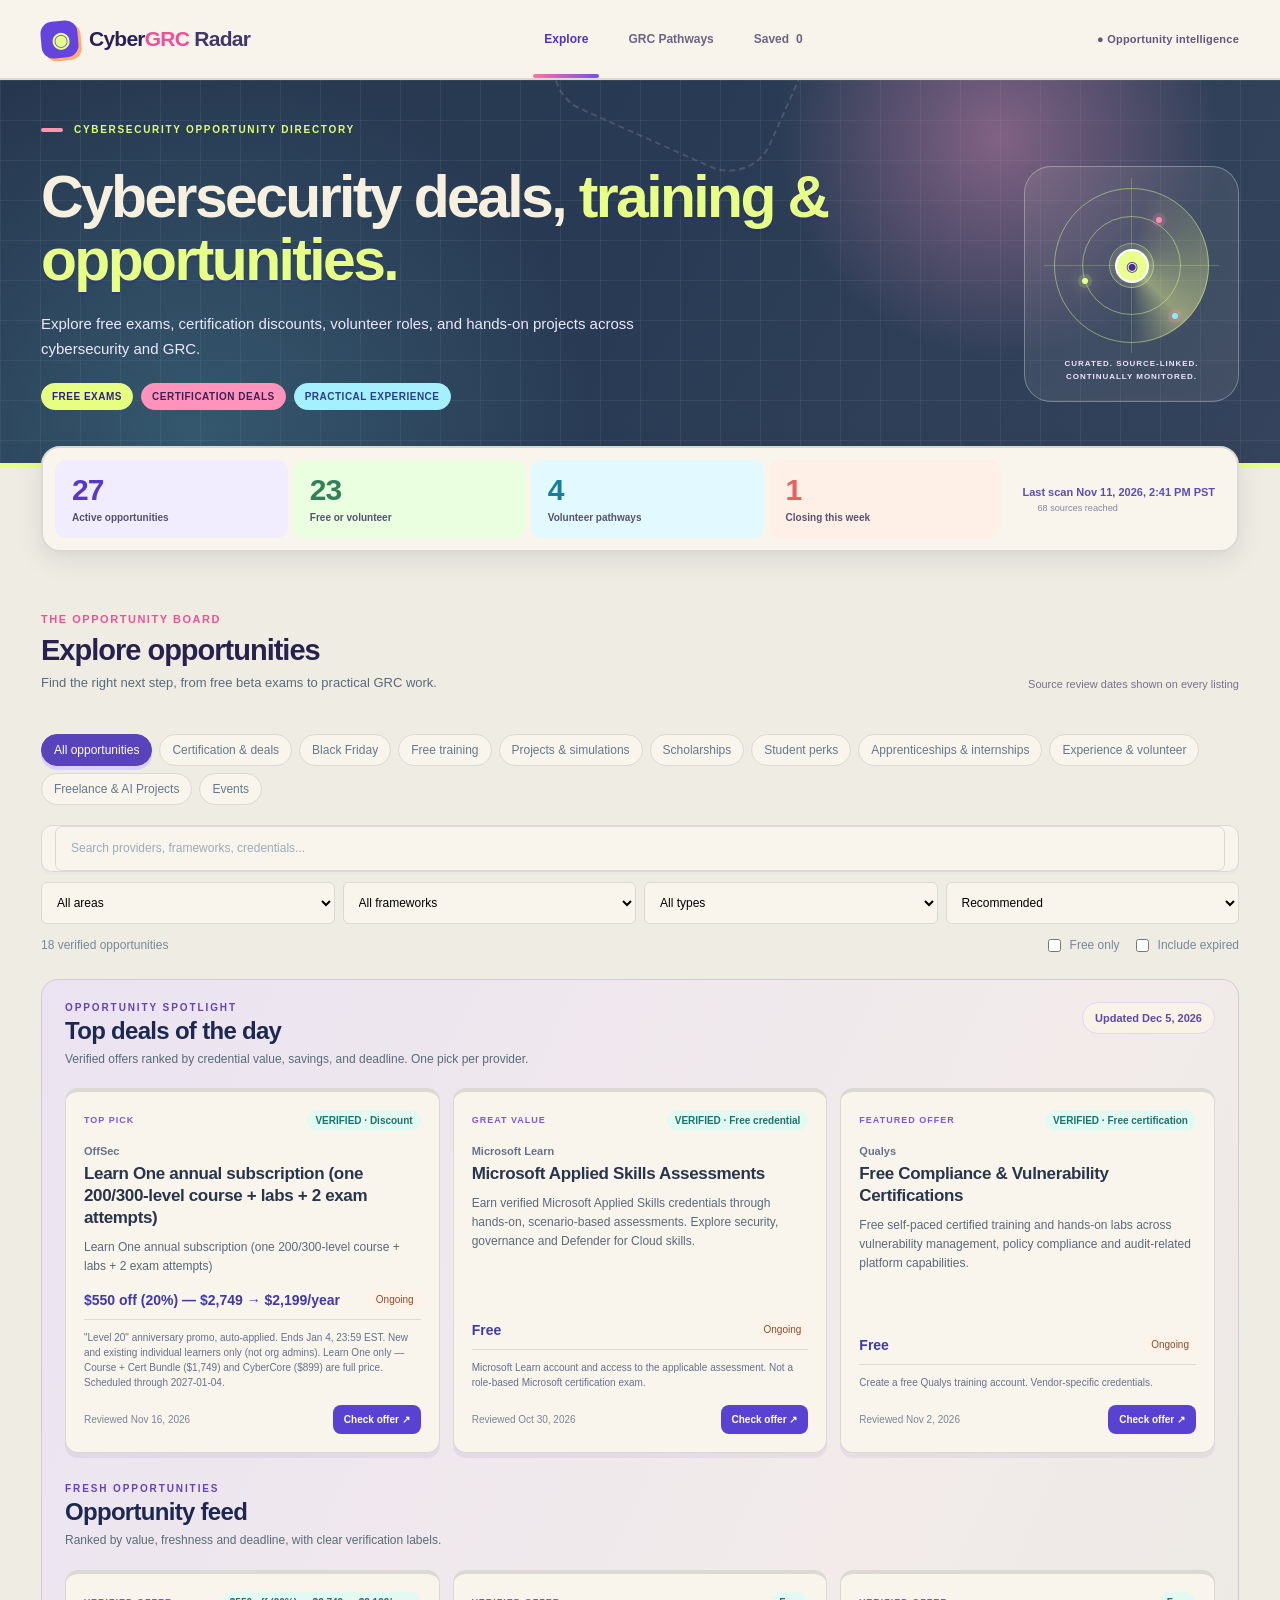
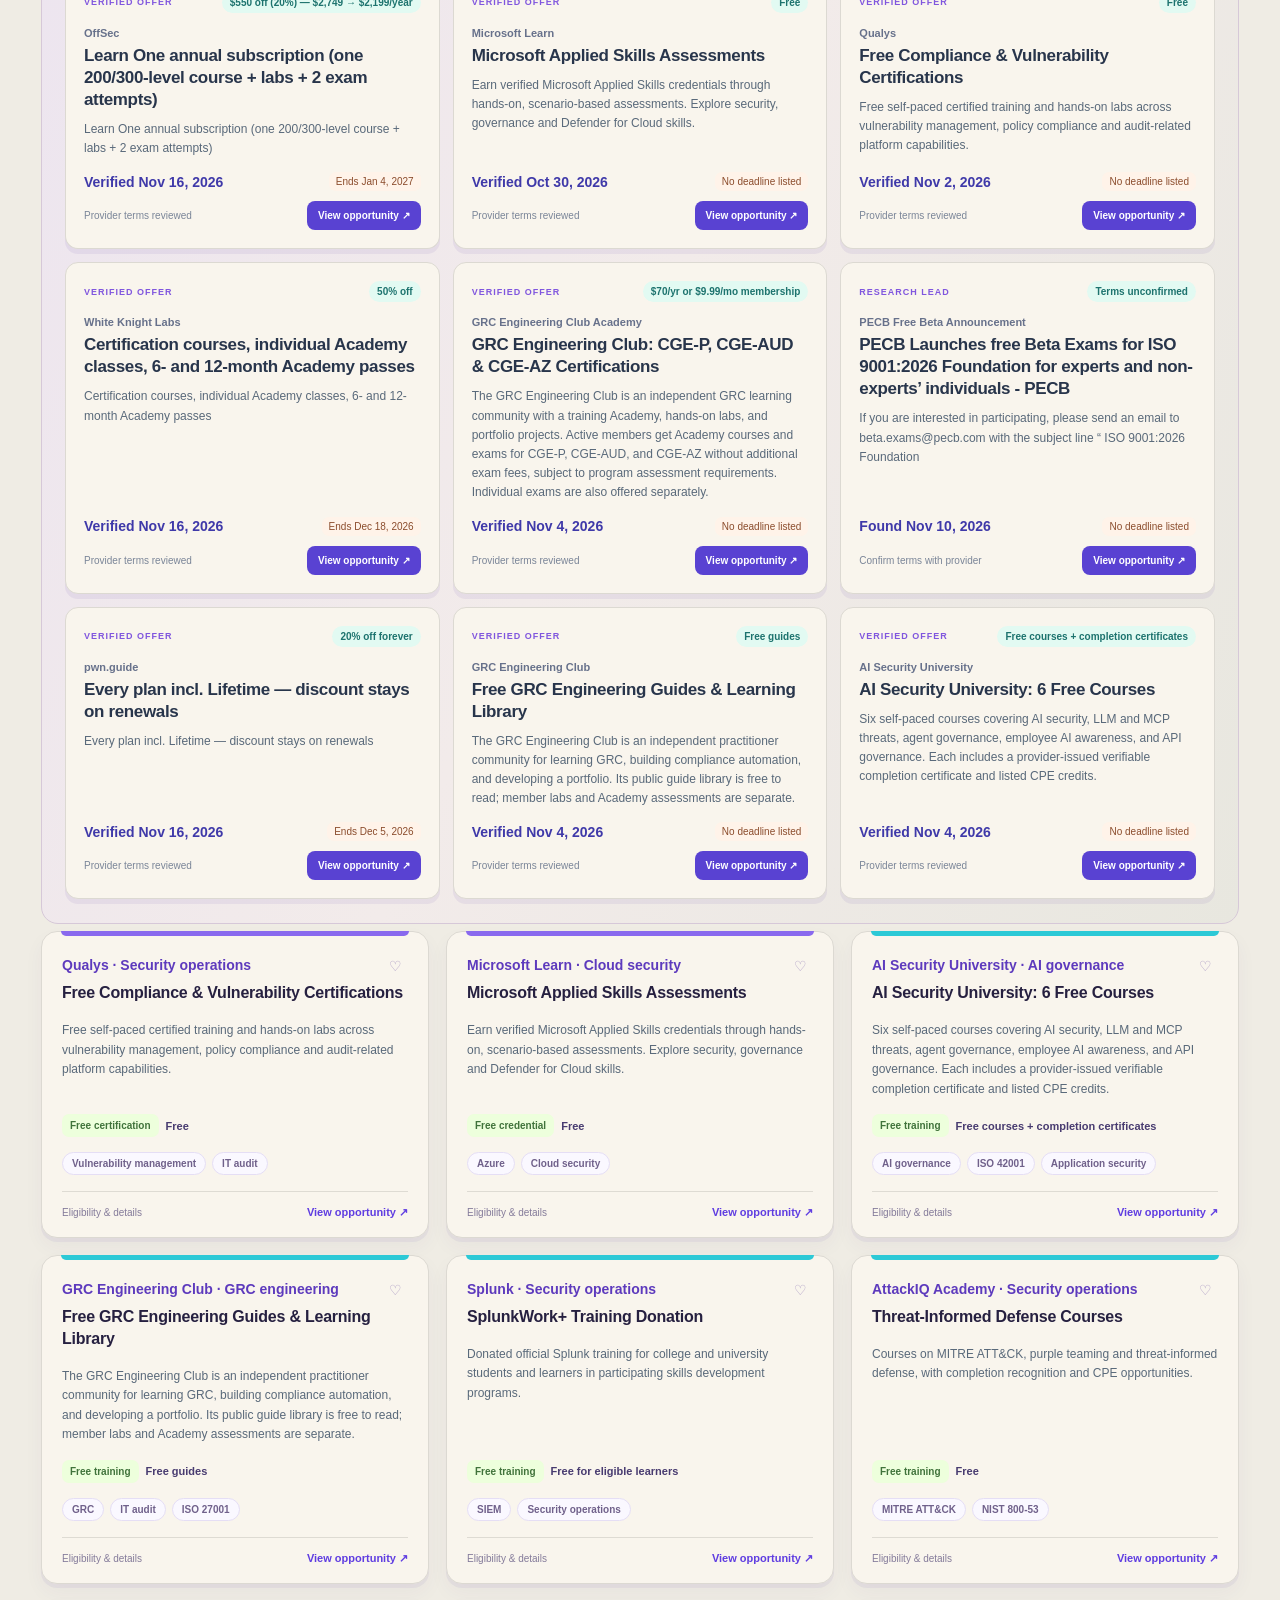
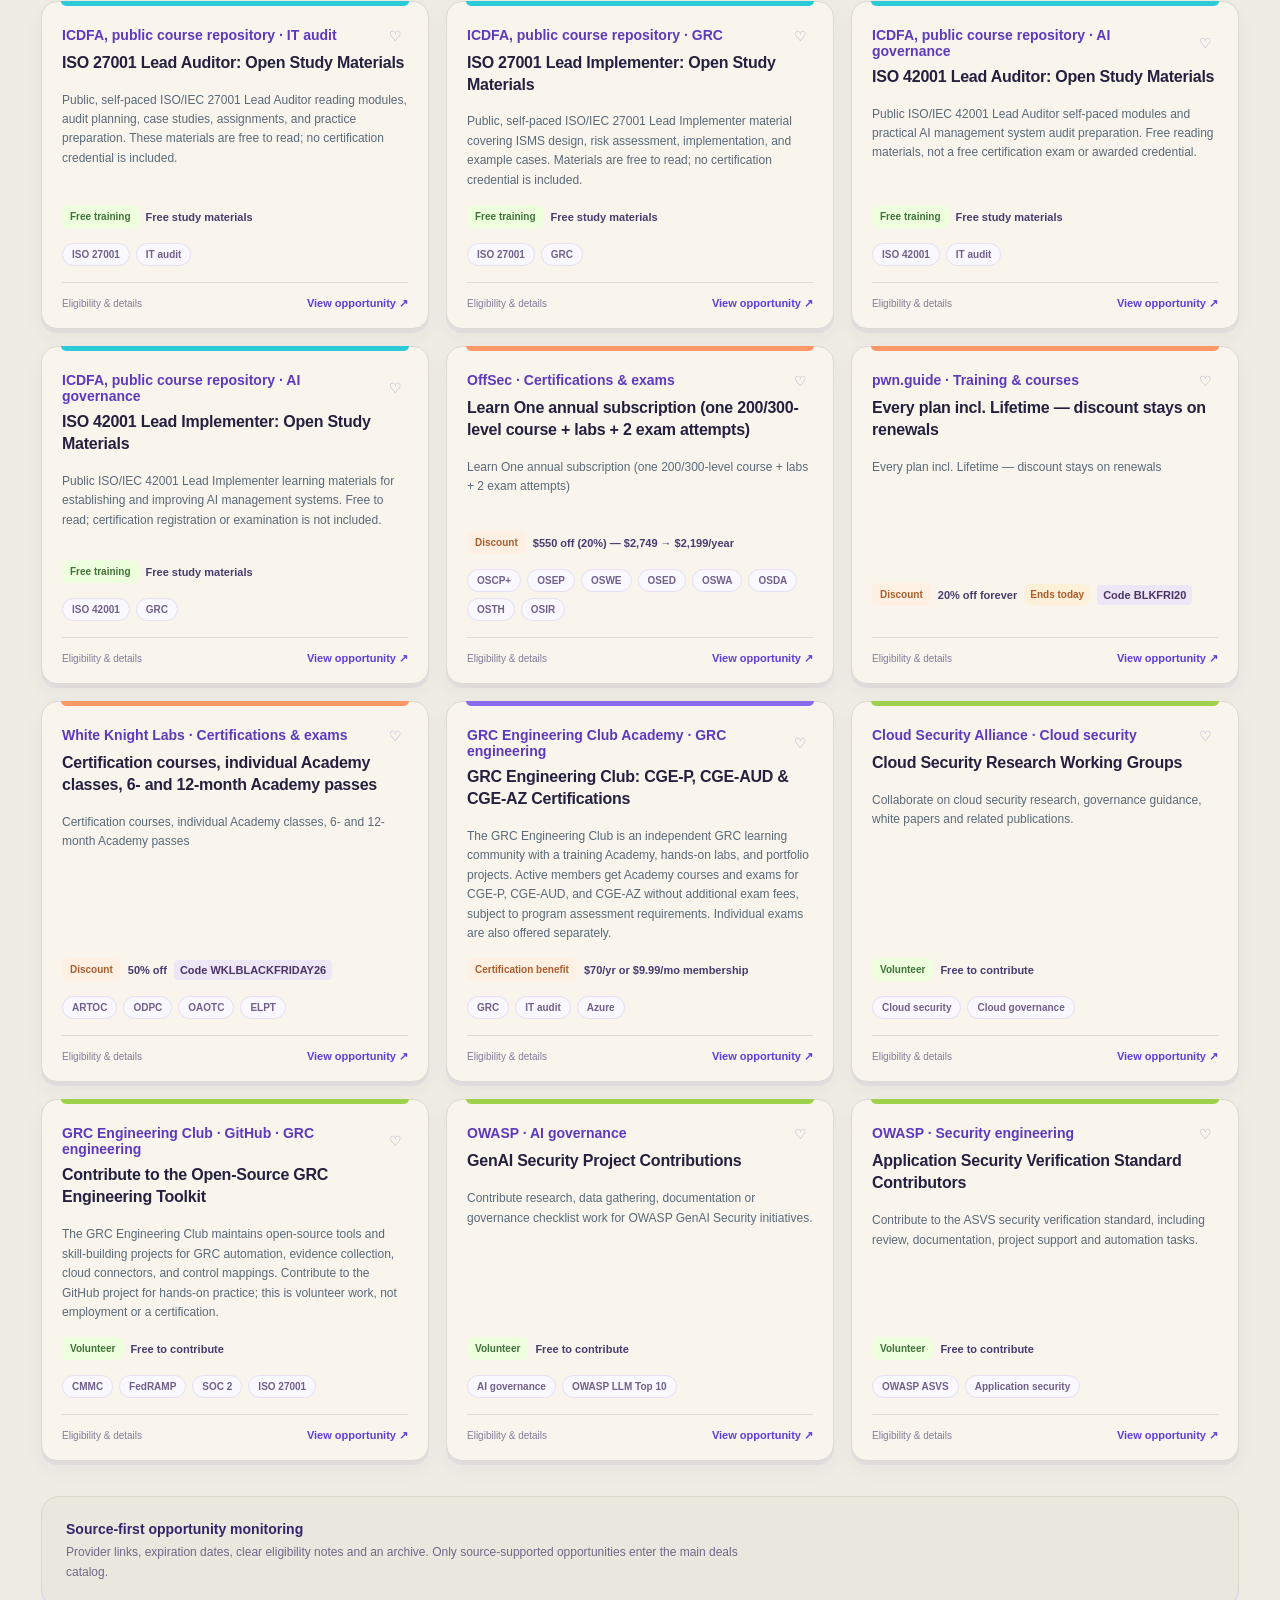
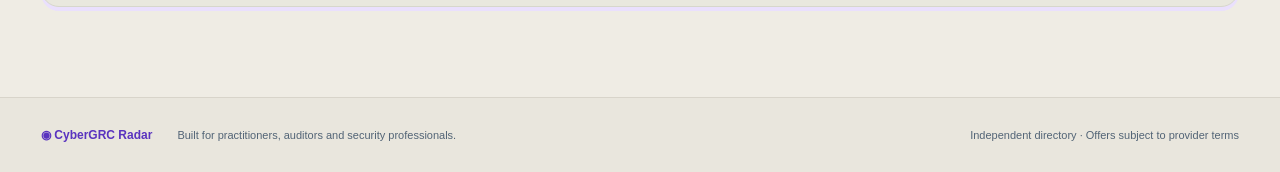
==== commit 7fbf536a: "Rank Radar deals by credential value and savings" ====
--- a/index.html
+++ b/index.html
@@ -342,12 +342,12 @@
   <div class="black-friday-band-copy"><strong id="blackFridayTitle">Black Friday &amp; Cyber Monday</strong><span id="blackFridayCount"></span></div>
   <a href="?collection=black-friday-2026#board" id="blackFridayLink">Browse deals</a>
 </section>
-<div class="workspace"><div class="section-heading"><div><span class="kicker">THE OPPORTUNITY BOARD</span><h2 id="heading">Explore opportunities</h2><p>Find the right next step, from free beta exams to practical GRC work.</p></div><div class="update-note">Source review dates shown on every listing</div></div><div class="radar-content-layout"><div id="board"><div class="simple-pills" id="tabs"></div><div class="control-area" id="opportunityFilters"><label class="simple-search search-field" style="flex:1"><input id="query" placeholder="Search providers, frameworks, credentials..."></label><div class="simple-selects"><select id="area"></select><select id="frame"></select><select id="type"></select><select id="sort"><option>Recommended</option><option>Deadline</option><option>Recently reviewed</option><option>Provider</option></select></div></div><div class="simple-tool" id="opportunityTools"><span id="found">Results</span><label><input type="checkbox" id="free"> Free only</label><label><input type="checkbox" id="archive"> Include expired</label></div><section class="best-deals" id="bestDeals" aria-labelledby="bestTitle"><div class="best-deals-top"><div><div class="best-eyebrow">OPPORTUNITY SPOTLIGHT</div><h2 id="bestTitle">Three best deals of the day</h2><p>Top verified offers, selected for value.</p></div><span class="best-datestamp" id="bestDate"></span></div><div class="best-grid" id="bestCards"></div><div class="best-deals-top" style="margin-top:30px"><div><div class="best-eyebrow">FRESH OPPORTUNITIES</div><h2>Opportunity feed</h2><p>Ranked by value, freshness and deadline, with clear verification labels.</p></div></div><div class="best-grid" id="feedCards"></div><section id="newDeals" class="new-deals-strip" style="display:none"><div id="newDealsItems" class="new-deals-items"></div></section></section><section id="specialtyExplorer" class="specialty-explorer" style="display:none"><div class="specialty-intro"><div><span class="specialty-eyebrow">INTERCONNECTED LEARNING</span><h3>GRC Pathways</h3><p>Explore how GRC disciplines connect. Learn the work, build practical skills, and move between related specialties.</p></div><span class="specialty-size">20 career specialties</span></div><div class="specialty-controls"><label class="specialty-search"><span class="sr-only">Search GRC specialties</span><input id="specialtySearch" type="search" placeholder="Search specialties, roles, or skills..." autocomplete="off"></label><div class="specialty-filters" id="specialtyFilters" role="group" aria-label="Filter specialty areas"></div><span class="specialty-results" id="specialtyResults"></span></div><div class="specialty-grid" id="specialtyGrid" role="group" aria-label="Choose a GRC specialty"></div><div class="specialty-expand-wrap"><button type="button" class="specialty-expand" id="specialtyExpand" style="display:none">Show all specialties</button></div><div id="specialtyDetail" class="specialty-detail" aria-live="polite"></div></section><div id="scholarshipsHelp" class="scholarships-help" style="display:none">Some scholarship application portals block automated checks. That does not necessarily mean applications are closed. Confirm deadlines and eligibility in the <a href="https://isaca.secure-platform.com/a/page/ISACAfoundation/aboutscholarships" target="_blank" rel="noopener noreferrer">official ISACA scholarship directory</a>.</div><p id="simulationIntro" class="simulation-intro" style="display:none">Sourced, provider-led projects and job simulations. Complete real exercises on the linked provider site. These are practice experiences, not jobs or professional certifications.</p><div id="searchResultsHeading" class="search-results-heading" style="display:none" aria-live="polite"></div><div class="deals-grid" id="cards"></div>
+<div class="workspace"><div class="section-heading"><div><span class="kicker">THE OPPORTUNITY BOARD</span><h2 id="heading">Explore opportunities</h2><p>Find the right next step, from free beta exams to practical GRC work.</p></div><div class="update-note">Source review dates shown on every listing</div></div><div class="radar-content-layout"><div id="board"><div class="simple-pills" id="tabs"></div><div class="control-area" id="opportunityFilters"><label class="simple-search search-field" style="flex:1"><input id="query" placeholder="Search providers, frameworks, credentials..."></label><div class="simple-selects"><select id="area"></select><select id="frame"></select><select id="type"></select><select id="sort"><option>Recommended</option><option>Deadline</option><option>Recently reviewed</option><option>Provider</option></select></div></div><div class="simple-tool" id="opportunityTools"><span id="found">Results</span><label><input type="checkbox" id="free"> Free only</label><label><input type="checkbox" id="archive"> Include expired</label></div><section class="best-deals" id="bestDeals" aria-labelledby="bestTitle"><div class="best-deals-top"><div><div class="best-eyebrow">OPPORTUNITY SPOTLIGHT</div><h2 id="bestTitle">Top deals of the day</h2><p>Verified offers ranked by credential value, savings, and deadline. One pick per provider.</p></div><span class="best-datestamp" id="bestDate"></span></div><div class="best-grid" id="bestCards"></div><div class="best-deals-top" style="margin-top:30px"><div><div class="best-eyebrow">FRESH OPPORTUNITIES</div><h2>Opportunity feed</h2><p>Ranked by value, freshness and deadline, with clear verification labels.</p></div></div><div class="best-grid" id="feedCards"></div><section id="newDeals" class="new-deals-strip" style="display:none"><div id="newDealsItems" class="new-deals-items"></div></section></section><section id="specialtyExplorer" class="specialty-explorer" style="display:none"><div class="specialty-intro"><div><span class="specialty-eyebrow">INTERCONNECTED LEARNING</span><h3>GRC Pathways</h3><p>Explore how GRC disciplines connect. Learn the work, build practical skills, and move between related specialties.</p></div><span class="specialty-size">20 career specialties</span></div><div class="specialty-controls"><label class="specialty-search"><span class="sr-only">Search GRC specialties</span><input id="specialtySearch" type="search" placeholder="Search specialties, roles, or skills..." autocomplete="off"></label><div class="specialty-filters" id="specialtyFilters" role="group" aria-label="Filter specialty areas"></div><span class="specialty-results" id="specialtyResults"></span></div><div class="specialty-grid" id="specialtyGrid" role="group" aria-label="Choose a GRC specialty"></div><div class="specialty-expand-wrap"><button type="button" class="specialty-expand" id="specialtyExpand" style="display:none">Show all specialties</button></div><div id="specialtyDetail" class="specialty-detail" aria-live="polite"></div></section><div id="scholarshipsHelp" class="scholarships-help" style="display:none">Some scholarship application portals block automated checks. That does not necessarily mean applications are closed. Confirm deadlines and eligibility in the <a href="https://isaca.secure-platform.com/a/page/ISACAfoundation/aboutscholarships" target="_blank" rel="noopener noreferrer">official ISACA scholarship directory</a>.</div><p id="simulationIntro" class="simulation-intro" style="display:none">Sourced, provider-led projects and job simulations. Complete real exercises on the linked provider site. These are practice experiences, not jobs or professional certifications.</p><div id="searchResultsHeading" class="search-results-heading" style="display:none" aria-live="polite"></div><div class="deals-grid" id="cards"></div>
 <section id="blackFridayNotes" class="black-friday-notes" aria-label="Black Friday sources and watchlist" hidden>
   <p>Seasonal listings include Radar finds and the <a href="https://github.com/v3nomtech/infosec-cert-black-friday-2026" target="_blank" rel="noopener noreferrer">v3nomtech community tracker</a>.</p>
   <details id="blackFridayReported"><summary></summary><p>Reported by the community. The providers have not confirmed these prices or codes.</p><ul></ul></details>
   <details id="blackFridayWatch"><summary></summary><p>The tracker has no announced 2026 seasonal offer for these providers.</p><ul></ul></details>
-</section><div id="learningProjects" class="discover-grid" style="display:none" aria-label="Hands-on learning projects"></div><div id="freelanceProjects" class="discover-grid" style="display:none" aria-label="Vetted freelance and AI projects"></div><div id="studentPerks" class="discover-grid" style="display:none" aria-label="Student discounts and free benefits"></div><div id="browseDiscoveryMatches" class="discover-grid" aria-live="polite" style="display:none"></div><div id="apprenticeshipDirectories" class="program-directory" style="display:none"><strong>Program directories</strong><span>For broader searches and future openings:</span><a target="_blank" rel="noopener noreferrer" href="https://apprenticareers.org/career-seeker/current-opportunities/">Apprenti current opportunities ↗</a><a target="_blank" rel="noopener noreferrer" href="https://www.dir.ca.gov/databases/das/aigstart.asp">California apprenticeship search ↗</a></div></div></div><div id="leads" class="discovery-view" style="display:none"><div class="discover-head"><div><div class="discover-eyebrow">AUTOMATED SOURCE MONITORING</div><h3>Daily discovery feed</h3><p>Potential opportunities found on provider websites. Only offers with clearly supported terms enter the main catalog.</p></div><button id="refreshLeads" class="discover-refresh" type="button">Refresh results</button></div><div id="discoveryStatus" class="discover-status">Loading latest scan results...</div><div class="discover-controls"><input id="leadQuery" aria-label="Search discovered leads" placeholder="Search new leads..." /><select id="leadCat" aria-label="Filter discovery category"><option>All categories</option></select></div><div id="leadCount" class="discover-count"></div><div id="leadCards" class="discover-grid"></div><div class="discover-foot">The collector checks official provider pages daily and publishes offers when their price and terms have clear evidence. Unclear leads remain outside the main catalog. <a href="https://github.com/clairetorrez/cybergrc-radar/actions/workflows/discover.yml" target="_blank" rel="noopener noreferrer">View scan history ↗</a></div></div><section class="about-band"><div class="about-heading"><div><h3>Source-first opportunity monitoring</h3><p>Provider links, expiration dates, clear eligibility notes and an archive. Only source-supported opportunities enter the main deals catalog.</p></div></div></section></div></main><footer><div><span class="footer-brand">◉ CyberGRC Radar</span><span>Built for practitioners, auditors and security professionals.</span></div><span>Independent directory · Offers subject to provider terms</span></footer><script src="/black-friday.js"></script><script>let deals=[{"id":"isc2-ai-pilot-2026","title":"AI Security Certification Pilot","provider":"ISC2","category":"AI governance","kind":"Free exam","price":"$0 pilot exam","discount":"100% free","description":"Participate in the new AI security certification pilot. Coverage includes AI governance, risk, compliance, data management and secure AI operations.","eligibility":"Four years of relevant cybersecurity/AI experience, subject to permitted waivers. Valid ISC2 account required. Selected volunteers only.","deadline":"2026-11-04","dateLabel":"Apply by Nov 4, 2026","frameworks":["ISO 42001","NIST AI RMF"],"tags":["Pilot","Certification","Application"],"source":"https://www.isc2.org/new-ai-certification","verifiedOn":"2026-11-02","featured":true,"score":99},{"id":"isaca-digital-trust-2026","title":"Digital Trust Scholarship","provider":"ISACA Foundation","category":"GRC","kind":"Scholarship","price":"$1,000–$2,500","discount":"14 awards","description":"Academic scholarships for undergraduate or graduate students in IT audit, risk, cybersecurity, governance and assurance. Includes career development support.","eligibility":"Enrolled in an eligible undergraduate or graduate degree program. Check official application criteria.","deadline":"2026-11-03","dateLabel":"Apply by Nov 3, 2026","frameworks":["IT audit","GRC"],"tags":["Students","Scholarship"],"source":"https://isaca.secure-platform.com/a/page/ISACAfoundation/digitaltrust","verifiedOn":"2026-11-02","featured":true,"score":97},{"id":"isaca-cyber-scholarship-2026","title":"Cybersecurity Month Scholarship","provider":"ISACA Foundation","category":"GRC","kind":"Scholarship","price":"$2,500 award","discount":"5 awards","description":"Five cybersecurity students can receive a $2,500 education scholarship and an ISACA career-building bundle.","eligibility":"Age 18+, enrolled in an accredited cybersecurity degree program, recommendation letter required.","deadline":"2026-11-03","dateLabel":"Apply by Nov 3, 2026","frameworks":["GRC"],"tags":["Students","Scholarship"],"source":"https://isaca.secure-platform.com/a/page/ISACAfoundation/cybersecuritymonth","verifiedOn":"2026-11-02","featured":true,"score":95},{"id":"ey-tech-risk-forage","title":"Technology Risk Job Simulation","provider":"EY × Forage","category":"IT audit","kind":"Free simulation","price":"Free","discount":"4 hours","description":"Practice technology risk and internal control work with an EY-designed virtual job simulation. Includes a completion certificate.","eligibility":"Open access, self-paced. Simulation, not employment or a professional certification.","deadline":null,"dateLabel":"Ongoing","frameworks":["SOX / ITGC","IT audit"],"tags":["Practical","Simulation","Beginner-friendly"],"source":"https://www.theforage.com/simulations/ey/technology-risk-ydqh","verifiedOn":"2026-11-02","featured":true,"score":94},{"id":"pwc-digital-assurance","title":"Digital Assurance & Transparency","provider":"PwC × Forage","category":"IT audit","kind":"Free simulation","price":"Free","discount":"3–4 hours","description":"Learn audit documentation, client walkthroughs, internal controls and communicating test results through guided practical tasks.","eligibility":"Open access and self-paced. Certificate of participation, not a professional license.","deadline":null,"dateLabel":"Ongoing","frameworks":["SOX / ITGC","IT audit"],"tags":["Practical","Simulation"],"source":"https://www.theforage.com/simulations/pwc-us/digital-assurance-transparency-9rtv","verifiedOn":"2026-11-02","featured":false,"score":91},{"id":"pwc-audit-simulation","title":"Audit Job Simulation","provider":"PwC × Forage","category":"IT audit","kind":"Free simulation","price":"Free","discount":"3–4 hours","description":"Walk through purchasing processes, test controls and create documentation useful for building ITGC audit skills.","eligibility":"Open access and self-paced. Simulated work only.","deadline":null,"dateLabel":"Ongoing","frameworks":["SOX / ITGC","IT audit"],"tags":["Practical","Simulation"],"source":"https://www.theforage.com/simulations/pwcus/audit-w3fr","verifiedOn":"2026-11-02","featured":false,"score":90},{"id":"lf-kubecon-2026","title":"KubeCon Cloud Native Certification Discount","provider":"Linux Foundation","category":"Cloud security","kind":"Event discount","price":"40% off","discount":"Attendees only","description":"Registered KubeCon attendees receive 40% off eligible cloud-native training, certification exams and bundles. Codes sent during the conference.","eligibility":"Paid KubeCon + CloudNativeCon North America 2026 registration required. Coupon emailed Nov 9–12.","deadline":"2026-11-12","startDate":"2026-11-09","dateLabel":"Codes Nov 9–12, 2026","frameworks":["Kubernetes"],"tags":["Conference","Certification","Restricted"],"source":"https://events.linuxfoundation.org/kubecon-cloudnativecon-north-america/register/","verifiedOn":"2026-11-02","featured":false,"score":80},{"id":"qualys-free-training","title":"Free Compliance & Vulnerability Certifications","provider":"Qualys","category":"Security operations","kind":"Free certification","price":"Free","discount":"Courses + certificates","description":"Free self-paced certified training and hands-on labs across vulnerability management, policy compliance and audit-related platform capabilities.","eligibility":"Create a free Qualys training account. Vendor-specific credentials.","deadline":null,"dateLabel":"Ongoing","frameworks":["Vulnerability management","IT audit"],"tags":["Hands-on","Vendor credential"],"source":"https://www.qualys.com/training","verifiedOn":"2026-11-02","featured":false,"score":88},{"id":"splunk-workplus","title":"SplunkWork+ Training Donation","provider":"Splunk","category":"Security operations","kind":"Free training","price":"Free for eligible learners","discount":"Student access","description":"Donated official Splunk training for college and university students and learners in participating skills development programs.","eligibility":"University/college or participating organization eligibility. Use appropriate registration and verification path.","deadline":null,"dateLabel":"Ongoing","frameworks":["SIEM","Security operations"],"tags":["Students","Hands-on"],"source":"https://workplus.splunk.com/","verifiedOn":"2026-11-02","featured":false,"score":77},{"id":"ms-applied-skills","title":"Microsoft Applied Skills Assessments","provider":"Microsoft Learn","category":"Cloud security","kind":"Free credential","price":"Free","discount":"Lab-based assessments","description":"Earn verified Microsoft Applied Skills credentials through hands-on, scenario-based assessments. Explore security, governance and Defender for Cloud skills.","eligibility":"Microsoft Learn account and access to the applicable assessment. Not a role-based Microsoft certification exam.","deadline":null,"dateLabel":"Ongoing","frameworks":["Azure","Cloud security"],"tags":["Hands-on","Credential"],"source":"https://learn.microsoft.com/en-us/credentials/applied-skills/","verifiedOn":"2026-10-30","featured":false,"score":84},{"id":"attackiq-free-training","title":"Threat-Informed Defense Courses","provider":"AttackIQ Academy","category":"Security operations","kind":"Free training","price":"Free","discount":"On-demand","description":"Courses on MITRE ATT&CK, purple teaming and threat-informed defense, with completion recognition and CPE opportunities.","eligibility":"Free academy signup. Course badges are not professional certification exams.","deadline":null,"dateLabel":"Ongoing","frameworks":["MITRE ATT&CK","NIST 800-53"],"tags":["Hands-on","CPE"],"source":"https://www.academy.attackiq.com/","verifiedOn":"2026-10-30","featured":false,"score":74},{"id":"pecb-skills-beta-oct","title":"PECB Skills Free Beta Exams","provider":"PECB","category":"Frameworks","kind":"Free exam","price":"Free during beta","discount":"Applications closed","description":"Free beta exams were offered across ISO 27001, ISO 42001, business continuity, CMMC and related GRC subjects.","eligibility":"Application campaign closed on Oct 30, 2026. Retained for tracking future beta announcements.","deadline":"2026-10-30","dateLabel":"Closed Oct 30, 2026","frameworks":["ISO 27001","ISO 42001","ISO 22301","CMMC"],"tags":["Pilot","Archive"],"source":"https://pecb.com/en/newsReleases/pecb-launches-free-skills-beta-exams-for-experts-and-non-experts-individuals","verifiedOn":"2026-10-30","featured":false,"score":99},{"id":"lf-ato26","title":"All Things Open Certification Sale","provider":"Linux Foundation","category":"Cloud security","kind":"Discount","price":"40% off","discount":"Code ATO26 · expired","description":"An event-period discount on eligible Linux Foundation certification exams and courses, including cloud-native security.","eligibility":"Offer ended Oct 30, 2026. Archived for comparison and future deal tracking.","deadline":"2026-10-30","dateLabel":"Closed Oct 30, 2026","frameworks":["Kubernetes"],"tags":["Archive"],"source":"https://training.linuxfoundation.org/ato-2026/","verifiedOn":"2026-10-30","featured":false,"score":70},{"id":"isaca-grc-advisory-2027","title":"2027 GRC Advisory Group","provider":"ISACA","category":"GRC","kind":"Volunteer","price":"Volunteer / CPE","discount":"20 CE credits","description":"Join an ISACA working group supporting governance, risk and compliance initiatives. Listed as an online opportunity, with selection based on application.","eligibility":"ISACA Engage login and application required. Appointments are not guaranteed.","deadline":"2026-12-04","dateLabel":"Apply by Dec 4, 2026","frameworks":["GRC","Risk management"],"tags":["Working group","Remote","Volunteer"],"source":"https://engage.isaca.org/volunteeropportunities","verifiedOn":"2026-11-02","featured":true,"score":96},{"id":"isaca-scholarship-review-2026","title":"Scholarship Application Review Volunteer","provider":"ISACA Foundation","category":"IT audit","kind":"Volunteer","price":"Volunteer / CPE","discount":"10 CE credits","description":"Review foundation scholarship applications as a short-term ISACA volunteer assignment. A direct way to contribute to the professional community.","eligibility":"ISACA Engage account and selection. Review any listed qualifications before applying.","deadline":"2026-11-04","dateLabel":"Apply by Nov 4, 2026","frameworks":["GRC","IT audit"],"tags":["Short term","Remote","Volunteer"],"source":"https://engage.isaca.org/volunteeropportunities","verifiedOn":"2026-11-02","featured":true,"score":94},{"id":"owasp-asvs-volunteer","title":"Application Security Verification Standard Contributors","provider":"OWASP","category":"Security engineering","kind":"Volunteer","price":"Free to contribute","discount":"Open applications","description":"Contribute to the ASVS security verification standard, including review, documentation, project support and automation tasks.","eligibility":"Open volunteer interest form. Some opportunities require several hours a week. Nontechnical contributors and students are welcome.","deadline":null,"dateLabel":"Ongoing","frameworks":["OWASP ASVS","Application security"],"tags":["Standards","Open source","Volunteer"],"source":"https://asvs.owasp.org/get-involved/","verifiedOn":"2026-11-02","featured":false,"score":84},{"id":"owasp-ai-volunteer","title":"GenAI Security Project Contributions","provider":"OWASP","category":"AI governance","kind":"Volunteer","price":"Free to contribute","discount":"Open project","description":"Contribute research, data gathering, documentation or governance checklist work for OWASP GenAI Security initiatives.","eligibility":"Open community contributions; membership not required. Check project channels for active workstreams.","deadline":null,"dateLabel":"Ongoing","frameworks":["AI governance","OWASP LLM Top 10"],"tags":["Research","Open source","Volunteer"],"source":"https://genai.owasp.org/contribute/","verifiedOn":"2026-11-02","featured":false,"score":87},{"id":"csa-research-working-groups","title":"Cloud Security Research Working Groups","provider":"Cloud Security Alliance","category":"Cloud security","kind":"Volunteer","price":"Free to contribute","discount":"Working groups","description":"Collaborate on cloud security research, governance guidance, white papers and related publications.","eligibility":"Create CSA account, choose an active working group and join. Participation level varies.","deadline":null,"dateLabel":"Ongoing","frameworks":["Cloud security","Cloud governance"],"tags":["Research","Volunteer","Working group"],"source":"https://cloudsecurityalliance.org/research/volunteer-faq","verifiedOn":"2026-11-02","featured":false,"score":90},{"id":"isaca-san-diego-scholarship-2026","title":"San Diego Computer Science & Cybersecurity Scholarship","provider":"ISACA Foundation","category":"GRC","kind":"Scholarship","price":"$3,000 award","discount":"3 awards","description":"Three academic scholarships for San Diego students studying cybersecurity, information assurance, IT/IS audit, or computer science.","eligibility":"Age 18+, pursuing an associate or bachelor's degree in an eligible field at a San Diego community college or university. Check full program criteria.","deadline":"2026-11-30","dateLabel":"Apply by Nov 30, 2026","frameworks":["IT audit","GRC"],"tags":["San Diego","Students","Scholarship"],"source":"https://isaca.secure-platform.com/a/page/ISACAfoundation/usscholarships/sandiego","verifiedOn":"2026-11-02","featured":false,"score":94},{"id":"isaca-north-texas-scholarship-2026","title":"North Texas IT, Audit & Cybersecurity Scholarship","provider":"ISACA Foundation","category":"GRC","kind":"Scholarship","price":"$3,000 award","discount":"7 awards","description":"Seven academic scholarships for students in technology, IT audit, compliance, governance, or cybersecurity bachelor's programs.","eligibility":"Pursuing a related bachelor's degree at an eligible accredited nonprofit university in North Texas. Confirm institution and other requirements.","deadline":"2026-11-30","dateLabel":"Apply by Nov 30, 2026","frameworks":["IT audit","GRC"],"tags":["North Texas","Students","Scholarship"],"source":"https://isaca.secure-platform.com/a/page/ISACAfoundation/usscholarships/northtexas","verifiedOn":"2026-11-02","featured":false,"score":88},{"id":"isaca-nca-cyber-scholarship-2026","title":"See Yourself in Cyber Scholarship","provider":"National Cybersecurity Alliance / ISACA Foundation","category":"Cybersecurity","kind":"Scholarship","price":"$2,000 award","discount":"10 awards","description":"Ten U.S. students can receive a $2,000 academic scholarship and an ISACA career-building bundle.","eligibility":"Age 18+, enrolled in an undergraduate or graduate program at a U.S. college or university, with an interest in cybersecurity.","deadline":"2026-11-03","dateLabel":"Apply by Nov 3, 2026","frameworks":["GRC"],"tags":["U.S. students","Scholarship"],"source":"https://isaca.secure-platform.com/a/page/ISACAfoundation/ncascholarshipprogram/seeyourselfincyber","verifiedOn":"2026-11-02","featured":false,"score":93},{"id":"icdfa-open-iso27001-lead-auditor","title":"ISO 27001 Lead Auditor: Open Study Materials","category":"IT audit","frameworks":["ISO 27001","IT audit"],"source":"https://github.com/icdfa/iso-27001-lead-auditor-course","description":"Public, self-paced ISO/IEC 27001 Lead Auditor reading modules, audit planning, case studies, assignments, and practice preparation. These materials are free to read; no certification credential is included.","provider":"ICDFA, public course repository","kind":"Free training","price":"Free study materials","discount":"","eligibility":"Anyone can read the public GitHub materials. This is self-study, not enrollment or a personnel certification. Verify current assessment and credential terms with ICDFA.","deadline":null,"dateLabel":"Open resource","tags":["Public resource","Self-paced","Not a certification"],"verifiedOn":"2026-11-03","featured":false,"score":65},{"id":"icdfa-open-iso27001-lead-implementer","title":"ISO 27001 Lead Implementer: Open Study Materials","category":"GRC","frameworks":["ISO 27001","GRC"],"source":"https://github.com/icdfa/iso-27001-lead-implementer-course","description":"Public, self-paced ISO/IEC 27001 Lead Implementer material covering ISMS design, risk assessment, implementation, and example cases. Materials are free to read; no certification credential is included.","provider":"ICDFA, public course repository","kind":"Free training","price":"Free study materials","discount":"","eligibility":"Anyone can read the public GitHub materials. This is self-study, not enrollment or a personnel certification. Verify current assessment and credential terms with ICDFA.","deadline":null,"dateLabel":"Open resource","tags":["Public resource","Self-paced","Not a certification"],"verifiedOn":"2026-11-03","featured":false,"score":65},{"id":"icdfa-open-iso42001-lead-auditor","title":"ISO 42001 Lead Auditor: Open Study Materials","category":"AI governance","frameworks":["ISO 42001","IT audit"],"source":"https://github.com/icdfa/iso-42001-lead-auditor-course","description":"Public ISO/IEC 42001 Lead Auditor self-paced modules and practical AI management system audit preparation. Free reading materials, not a free certification exam or awarded credential.","provider":"ICDFA, public course repository","kind":"Free training","price":"Free study materials","discount":"","eligibility":"Anyone can read the public GitHub materials. This is self-study, not enrollment or a personnel certification. Verify current assessment and credential terms with ICDFA.","deadline":null,"dateLabel":"Open resource","tags":["Public resource","Self-paced","Not a certification"],"verifiedOn":"2026-11-03","featured":false,"score":65},{"id":"icdfa-open-iso42001-lead-implementer","title":"ISO 42001 Lead Implementer: Open Study Materials","category":"AI governance","frameworks":["ISO 42001","GRC"],"source":"https://github.com/icdfa/iso-42001-lead-implementer-course","description":"Public ISO/IEC 42001 Lead Implementer learning materials for establishing and improving AI management systems. Free to read; certification registration or examination is not included.","provider":"ICDFA, public course repository","kind":"Free training","price":"Free study materials","discount":"","eligibility":"Anyone can read the public GitHub materials. This is self-study, not enrollment or a personnel certification. Verify current assessment and credential terms with ICDFA.","deadline":null,"dateLabel":"Open resource","tags":["Public resource","Self-paced","Not a certification"],"verifiedOn":"2026-11-03","featured":false,"score":65},{"id":"grcengclub-cge-academy-member-included","title":"GRC Engineering Club: CGE-P, CGE-AUD & CGE-AZ Certifications","provider":"GRC Engineering Club Academy","category":"GRC engineering","kind":"Certification benefit","price":"$70/yr or $9.99/mo membership","discount":"$350 each without membership","description":"The GRC Engineering Club is an independent GRC learning community with a training Academy, hands-on labs, and portfolio projects. Active members get Academy courses and exams for CGE-P, CGE-AUD, and CGE-AZ without additional exam fees, subject to program assessment requirements. Individual exams are also offered separately.","eligibility":"These credentials are developed and awarded by the GRC Engineering Club Academy, not ISC2, ISACA, or a government accreditation program. Academy exam access requires an eligible membership or separate enrollment. Check CGE-AZ prerequisites and capstone requirements.","deadline":null,"dateLabel":"Ongoing membership benefit","frameworks":["GRC","IT audit","Azure"],"tags":["Member pricing","Certification exams","Capstone"],"source":"https://cert.grcengclub.com/","verifiedOn":"2026-11-04","featured":false,"score":84},{"id":"grcengclub-free-learning-library","title":"Free GRC Engineering Guides & Learning Library","provider":"GRC Engineering Club","category":"GRC engineering","kind":"Free training","price":"Free guides","discount":"No membership needed","description":"The GRC Engineering Club is an independent practitioner community for learning GRC, building compliance automation, and developing a portfolio. Its public guide library is free to read; member labs and Academy assessments are separate.","eligibility":"Free public reading access, no membership required. Guides do not award a certification or include graded members-only labs.","deadline":null,"dateLabel":"Open learning resource","frameworks":["GRC","IT audit","ISO 27001"],"tags":["Free guides","Open access","Self-paced"],"source":"https://grcengclub.com/learn","verifiedOn":"2026-11-04","featured":false,"score":79},{"id":"grcengclub-open-source-toolkit-contribute","title":"Contribute to the Open-Source GRC Engineering Toolkit","provider":"GRC Engineering Club · GitHub","category":"GRC engineering","kind":"Volunteer","price":"Free to contribute","discount":"Open source","description":"The GRC Engineering Club maintains open-source tools and skill-building projects for GRC automation, evidence collection, cloud connectors, and control mappings. Contribute to the GitHub project for hands-on practice; this is volunteer work, not employment or a certification.","eligibility":"Public GitHub project. First-time contributors should follow the maintainers' issue, vouch, then pull request process. This is volunteer open-source work, not paid employment or certification.","deadline":null,"dateLabel":"Ongoing project","frameworks":["CMMC","FedRAMP","SOC 2","ISO 27001"],"tags":["Open source","Portfolio project","Contributions"],"source":"https://github.com/GRCEngClub/claude-grc-engineering","verifiedOn":"2026-11-04","featured":false,"score":88},{"id":"aisec-free-ai-security-course-library","title":"AI Security University: 6 Free Courses","provider":"AI Security University","category":"AI governance","kind":"Free training","price":"Free courses + completion certificates","discount":"6 courses","description":"Six self-paced courses covering AI security, LLM and MCP threats, agent governance, employee AI awareness, and API governance. Each includes a provider-issued verifiable completion certificate and listed CPE credits.","eligibility":"Free individual community access; registration and course quizzes or final assessments required for completion certificates. Not a professional certification program.","deadline":null,"dateLabel":"6 self-paced courses","frameworks":["AI governance","ISO 42001","Application security"],"tags":["Course collection","Free training","Verifiable completion badges"],"source":"https://aisec.university/courses","verifiedOn":"2026-11-04","featured":false,"score":88,"collectionSummary":"aisec-course-library"},{"id":"aisec-intro-ai-security","title":"Introduction to AI Security","provider":"AI Security University","category":"AI governance","kind":"Free training","price":"Free course + completion certificate","discount":"2 CPE","description":"Introduction to AI threats and governance, covering prompt injection, privacy, model supply chains, production security, and responsible AI frameworks. 90 minutes of self-paced learning; 2 CPE listed by the provider.","eligibility":"Free self-paced community course. Registration and course assessment required for the AI Security University-issued completion certificate. This is not a third-party professional certification.","deadline":null,"dateLabel":"90 minutes · 2 CPE","frameworks":["AI governance","ISO 42001","NIST AI RMF"],"tags":["Free community edition","Provider-issued completion certificate","AI governance","AI security","Foundations"],"source":"https://aisec.university/courses/introduction-to-ai-security","verifiedOn":"2026-11-04","featured":false,"score":82,"collectionItem":"aisec-course-library"},{"id":"aisec-ai-security-everyone","title":"AI Security for Everyone","provider":"AI Security University","category":"AI governance","kind":"Free training","price":"Free course + completion certificate","discount":"1.5 CPE","description":"Employee-focused AI literacy covering safe AI use, shadow AI, privacy, deepfakes, bias, EU AI Act obligations and responsible use. 90 minutes of self-paced learning; 1.5 CPE listed by the provider.","eligibility":"Free self-paced community course. Registration and course assessment required for the AI Security University-issued completion certificate. This is not a third-party professional certification.","deadline":null,"dateLabel":"90 minutes · 1.5 CPE","frameworks":["AI governance","Security awareness"],"tags":["Free community edition","Provider-issued completion certificate","Security awareness","AI literacy","AI governance"],"source":"https://aisec.university/courses/ai-security-for-everyone","verifiedOn":"2026-11-04","featured":false,"score":78,"collectionItem":"aisec-course-library"},{"id":"aisec-mcp-security","title":"MCP Security Fundamentals","provider":"AI Security University","category":"AI governance","kind":"Free training","price":"Free course + completion certificate","discount":"2 CPE","description":"Securing Model Context Protocol integrations against the OWASP MCP Top 10, including tool poisoning, token exposure, privilege escalation and shadow MCP servers. 2 hr 10 min of self-paced learning; 2 CPE listed by the provider.","eligibility":"Free self-paced community course. Registration and course assessment required for the AI Security University-issued completion certificate. This is not a third-party professional certification.","deadline":null,"dateLabel":"2 hr 10 min · 2 CPE","frameworks":["MCP security","Application security","AI governance"],"tags":["Free community edition","Provider-issued completion certificate","AppSec","GRC engineering","AI security","MCP"],"source":"https://aisec.university/courses/mcp-security-fundamentals","verifiedOn":"2026-11-04","featured":false,"score":91,"collectionItem":"aisec-course-library"},{"id":"aisec-llm-security","title":"LLM Security Fundamentals","provider":"AI Security University","category":"AI governance","kind":"Free training","price":"Free course + completion certificate","discount":"2 CPE","description":"OWASP LLM Top 10 threats, prompt injection, trust boundaries and model pipelines, with governance links to ISO 42001, MITRE ATLAS and the EU AI Act. 2 hr 15 min of self-paced learning; 2 CPE listed by the provider.","eligibility":"Free self-paced community course. Registration and course assessment required for the AI Security University-issued completion certificate. This is not a third-party professional certification.","deadline":null,"dateLabel":"2 hr 15 min · 2 CPE","frameworks":["OWASP LLM Top 10","ISO 42001","AI governance"],"tags":["Free community edition","Provider-issued completion certificate","Application security","AI risk","LLM"],"source":"https://aisec.university/courses/llm-security-fundamentals","verifiedOn":"2026-11-04","featured":false,"score":89,"collectionItem":"aisec-course-library"},{"id":"aisec-agentic-employees","title":"Managing Your Agentic Employees","provider":"AI Security University","category":"AI governance","kind":"Free training","price":"Free course + completion certificate","discount":"2 CPE","description":"Practical governance of AI agents using identities, accountable owners, least privilege, delegated authority, monitoring, incident controls and offboarding. 2 hours of self-paced learning; 2 CPE listed by the provider.","eligibility":"Free self-paced community course. Registration and course assessment required for the AI Security University-issued completion certificate. This is not a third-party professional certification.","deadline":null,"dateLabel":"2 hours · 2 CPE","frameworks":["AI governance","Identity governance"],"tags":["Free community edition","Provider-issued completion certificate","AI risk","Access governance","GRC engineering"],"source":"https://aisec.university/courses/managing-your-agentic-employees","verifiedOn":"2026-11-04","featured":false,"score":92,"collectionItem":"aisec-course-library"},{"id":"aisec-zero-touch-api","title":"Zero Touch API Governance","provider":"AI Security University","category":"AI governance","kind":"Free training","price":"Free course + completion certificate","discount":"1 CPE","description":"A governance-focused framework for API risk, architecture guardrails, self-service workflows, oversight and enterprise API programs. 1 hour of self-paced learning; 1 CPE listed by the provider.","eligibility":"Free self-paced community course. Registration and course assessment required for the AI Security University-issued completion certificate. This is not a third-party professional certification.","deadline":null,"dateLabel":"1 hour · 1 CPE","frameworks":["API governance","GRC engineering"],"tags":["Free community edition","Provider-issued completion certificate","API security","GRC automation","Cloud governance"],"source":"https://aisec.university/courses/zero-touch-api-governance","verifiedOn":"2026-11-04","featured":false,"score":81,"collectionItem":"aisec-course-library"}];const sections=['All opportunities','Certification & deals','Free training','Projects & simulations','Scholarships','Student perks','Apprenticeships & internships','Experience & volunteer','Freelance & AI Projects','Events'];const kinds=['All types','Free exam','Free certification','Free credential','Certification benefit','Discount','Event discount','Event','Free training','Free simulation','Volunteer','Scholarship'];const seasonalLink=new URLSearchParams(location.search).get('collection')==='black-friday-2026';let section=seasonalLink?blackFriday2026.label:'All opportunities',savedOnly=false;let seasonalData=null;let saved=[];try{saved=JSON.parse(localStorage.getItem('cybergrc-saved')||'[]')}catch(e){saved=[];}const $=id=>document.getElementById(id);const esc=s=>String(s||'').replaceAll('&','&amp;').replaceAll('<','&lt;').replaceAll('>','&gt;').replaceAll('"','&quot;');const day=(()=>{const x=new Intl.DateTimeFormat('en-US',{timeZone:'America/Los_Angeles',year:'numeric',month:'2-digit',day:'2-digit'}).formatToParts(new Date());const get=t=>x.find(p=>p.type===t).value;return get('year')+'-'+get('month')+'-'+get('day')})();const isFree=d=>/free/i.test(d.kind)||/^free|\$0/i.test(d.price);
+</section><div id="learningProjects" class="discover-grid" style="display:none" aria-label="Hands-on learning projects"></div><div id="freelanceProjects" class="discover-grid" style="display:none" aria-label="Vetted freelance and AI projects"></div><div id="studentPerks" class="discover-grid" style="display:none" aria-label="Student discounts and free benefits"></div><div id="browseDiscoveryMatches" class="discover-grid" aria-live="polite" style="display:none"></div><div id="apprenticeshipDirectories" class="program-directory" style="display:none"><strong>Program directories</strong><span>For broader searches and future openings:</span><a target="_blank" rel="noopener noreferrer" href="https://apprenticareers.org/career-seeker/current-opportunities/">Apprenti current opportunities ↗</a><a target="_blank" rel="noopener noreferrer" href="https://www.dir.ca.gov/databases/das/aigstart.asp">California apprenticeship search ↗</a></div></div></div><div id="leads" class="discovery-view" style="display:none"><div class="discover-head"><div><div class="discover-eyebrow">AUTOMATED SOURCE MONITORING</div><h3>Daily discovery feed</h3><p>Potential opportunities found on provider websites. Only offers with clearly supported terms enter the main catalog.</p></div><button id="refreshLeads" class="discover-refresh" type="button">Refresh results</button></div><div id="discoveryStatus" class="discover-status">Loading latest scan results...</div><div class="discover-controls"><input id="leadQuery" aria-label="Search discovered leads" placeholder="Search new leads..." /><select id="leadCat" aria-label="Filter discovery category"><option>All categories</option></select></div><div id="leadCount" class="discover-count"></div><div id="leadCards" class="discover-grid"></div><div class="discover-foot">The collector checks official provider pages daily and publishes offers when their price and terms have clear evidence. Unclear leads remain outside the main catalog. <a href="https://github.com/clairetorrez/cybergrc-radar/actions/workflows/discover.yml" target="_blank" rel="noopener noreferrer">View scan history ↗</a></div></div><section class="about-band"><div class="about-heading"><div><h3>Source-first opportunity monitoring</h3><p>Provider links, expiration dates, clear eligibility notes and an archive. Only source-supported opportunities enter the main deals catalog.</p></div></div></section></div></main><footer><div><span class="footer-brand">◉ CyberGRC Radar</span><span>Built for practitioners, auditors and security professionals.</span></div><span>Independent directory · Offers subject to provider terms</span></footer><script src="/black-friday.js"></script><script src="/deal-ranking.js"></script><script>let deals=[{"id":"isc2-ai-pilot-2026","title":"AI Security Certification Pilot","provider":"ISC2","category":"AI governance","kind":"Free exam","price":"$0 pilot exam","discount":"100% free","description":"Participate in the new AI security certification pilot. Coverage includes AI governance, risk, compliance, data management and secure AI operations.","eligibility":"Four years of relevant cybersecurity/AI experience, subject to permitted waivers. Valid ISC2 account required. Selected volunteers only.","deadline":"2026-11-04","dateLabel":"Apply by Nov 4, 2026","frameworks":["ISO 42001","NIST AI RMF"],"tags":["Pilot","Certification","Application"],"source":"https://www.isc2.org/new-ai-certification","verifiedOn":"2026-11-02","featured":true,"score":99},{"id":"isaca-digital-trust-2026","title":"Digital Trust Scholarship","provider":"ISACA Foundation","category":"GRC","kind":"Scholarship","price":"$1,000–$2,500","discount":"14 awards","description":"Academic scholarships for undergraduate or graduate students in IT audit, risk, cybersecurity, governance and assurance. Includes career development support.","eligibility":"Enrolled in an eligible undergraduate or graduate degree program. Check official application criteria.","deadline":"2026-11-03","dateLabel":"Apply by Nov 3, 2026","frameworks":["IT audit","GRC"],"tags":["Students","Scholarship"],"source":"https://isaca.secure-platform.com/a/page/ISACAfoundation/digitaltrust","verifiedOn":"2026-11-02","featured":true,"score":97},{"id":"isaca-cyber-scholarship-2026","title":"Cybersecurity Month Scholarship","provider":"ISACA Foundation","category":"GRC","kind":"Scholarship","price":"$2,500 award","discount":"5 awards","description":"Five cybersecurity students can receive a $2,500 education scholarship and an ISACA career-building bundle.","eligibility":"Age 18+, enrolled in an accredited cybersecurity degree program, recommendation letter required.","deadline":"2026-11-03","dateLabel":"Apply by Nov 3, 2026","frameworks":["GRC"],"tags":["Students","Scholarship"],"source":"https://isaca.secure-platform.com/a/page/ISACAfoundation/cybersecuritymonth","verifiedOn":"2026-11-02","featured":true,"score":95},{"id":"ey-tech-risk-forage","title":"Technology Risk Job Simulation","provider":"EY × Forage","category":"IT audit","kind":"Free simulation","price":"Free","discount":"4 hours","description":"Practice technology risk and internal control work with an EY-designed virtual job simulation. Includes a completion certificate.","eligibility":"Open access, self-paced. Simulation, not employment or a professional certification.","deadline":null,"dateLabel":"Ongoing","frameworks":["SOX / ITGC","IT audit"],"tags":["Practical","Simulation","Beginner-friendly"],"source":"https://www.theforage.com/simulations/ey/technology-risk-ydqh","verifiedOn":"2026-11-02","featured":true,"score":94},{"id":"pwc-digital-assurance","title":"Digital Assurance & Transparency","provider":"PwC × Forage","category":"IT audit","kind":"Free simulation","price":"Free","discount":"3–4 hours","description":"Learn audit documentation, client walkthroughs, internal controls and communicating test results through guided practical tasks.","eligibility":"Open access and self-paced. Certificate of participation, not a professional license.","deadline":null,"dateLabel":"Ongoing","frameworks":["SOX / ITGC","IT audit"],"tags":["Practical","Simulation"],"source":"https://www.theforage.com/simulations/pwc-us/digital-assurance-transparency-9rtv","verifiedOn":"2026-11-02","featured":false,"score":91},{"id":"pwc-audit-simulation","title":"Audit Job Simulation","provider":"PwC × Forage","category":"IT audit","kind":"Free simulation","price":"Free","discount":"3–4 hours","description":"Walk through purchasing processes, test controls and create documentation useful for building ITGC audit skills.","eligibility":"Open access and self-paced. Simulated work only.","deadline":null,"dateLabel":"Ongoing","frameworks":["SOX / ITGC","IT audit"],"tags":["Practical","Simulation"],"source":"https://www.theforage.com/simulations/pwcus/audit-w3fr","verifiedOn":"2026-11-02","featured":false,"score":90},{"id":"lf-kubecon-2026","title":"KubeCon Cloud Native Certification Discount","provider":"Linux Foundation","category":"Cloud security","kind":"Event discount","price":"40% off","discount":"Attendees only","description":"Registered KubeCon attendees receive 40% off eligible cloud-native training, certification exams and bundles. Codes sent during the conference.","eligibility":"Paid KubeCon + CloudNativeCon North America 2026 registration required. Coupon emailed Nov 9–12.","deadline":"2026-11-12","startDate":"2026-11-09","dateLabel":"Codes Nov 9–12, 2026","frameworks":["Kubernetes"],"tags":["Conference","Certification","Restricted"],"source":"https://events.linuxfoundation.org/kubecon-cloudnativecon-north-america/register/","verifiedOn":"2026-11-02","featured":false,"score":80},{"id":"qualys-free-training","title":"Free Compliance & Vulnerability Certifications","provider":"Qualys","category":"Security operations","kind":"Free certification","price":"Free","discount":"Courses + certificates","description":"Free self-paced certified training and hands-on labs across vulnerability management, policy compliance and audit-related platform capabilities.","eligibility":"Create a free Qualys training account. Vendor-specific credentials.","deadline":null,"dateLabel":"Ongoing","frameworks":["Vulnerability management","IT audit"],"tags":["Hands-on","Vendor credential"],"source":"https://www.qualys.com/training","verifiedOn":"2026-11-02","featured":false,"score":88},{"id":"splunk-workplus","title":"SplunkWork+ Training Donation","provider":"Splunk","category":"Security operations","kind":"Free training","price":"Free for eligible learners","discount":"Student access","description":"Donated official Splunk training for college and university students and learners in participating skills development programs.","eligibility":"University/college or participating organization eligibility. Use appropriate registration and verification path.","deadline":null,"dateLabel":"Ongoing","frameworks":["SIEM","Security operations"],"tags":["Students","Hands-on"],"source":"https://workplus.splunk.com/","verifiedOn":"2026-11-02","featured":false,"score":77},{"id":"ms-applied-skills","title":"Microsoft Applied Skills Assessments","provider":"Microsoft Learn","category":"Cloud security","kind":"Free credential","price":"Free","discount":"Lab-based assessments","description":"Earn verified Microsoft Applied Skills credentials through hands-on, scenario-based assessments. Explore security, governance and Defender for Cloud skills.","eligibility":"Microsoft Learn account and access to the applicable assessment. Not a role-based Microsoft certification exam.","deadline":null,"dateLabel":"Ongoing","frameworks":["Azure","Cloud security"],"tags":["Hands-on","Credential"],"source":"https://learn.microsoft.com/en-us/credentials/applied-skills/","verifiedOn":"2026-10-30","featured":false,"score":84},{"id":"attackiq-free-training","title":"Threat-Informed Defense Courses","provider":"AttackIQ Academy","category":"Security operations","kind":"Free training","price":"Free","discount":"On-demand","description":"Courses on MITRE ATT&CK, purple teaming and threat-informed defense, with completion recognition and CPE opportunities.","eligibility":"Free academy signup. Course badges are not professional certification exams.","deadline":null,"dateLabel":"Ongoing","frameworks":["MITRE ATT&CK","NIST 800-53"],"tags":["Hands-on","CPE"],"source":"https://www.academy.attackiq.com/","verifiedOn":"2026-10-30","featured":false,"score":74},{"id":"pecb-skills-beta-oct","title":"PECB Skills Free Beta Exams","provider":"PECB","category":"Frameworks","kind":"Free exam","price":"Free during beta","discount":"Applications closed","description":"Free beta exams were offered across ISO 27001, ISO 42001, business continuity, CMMC and related GRC subjects.","eligibility":"Application campaign closed on Oct 30, 2026. Retained for tracking future beta announcements.","deadline":"2026-10-30","dateLabel":"Closed Oct 30, 2026","frameworks":["ISO 27001","ISO 42001","ISO 22301","CMMC"],"tags":["Pilot","Archive"],"source":"https://pecb.com/en/newsReleases/pecb-launches-free-skills-beta-exams-for-experts-and-non-experts-individuals","verifiedOn":"2026-10-30","featured":false,"score":99},{"id":"lf-ato26","title":"All Things Open Certification Sale","provider":"Linux Foundation","category":"Cloud security","kind":"Discount","price":"40% off","discount":"Code ATO26 · expired","description":"An event-period discount on eligible Linux Foundation certification exams and courses, including cloud-native security.","eligibility":"Offer ended Oct 30, 2026. Archived for comparison and future deal tracking.","deadline":"2026-10-30","dateLabel":"Closed Oct 30, 2026","frameworks":["Kubernetes"],"tags":["Archive"],"source":"https://training.linuxfoundation.org/ato-2026/","verifiedOn":"2026-10-30","featured":false,"score":70},{"id":"isaca-grc-advisory-2027","title":"2027 GRC Advisory Group","provider":"ISACA","category":"GRC","kind":"Volunteer","price":"Volunteer / CPE","discount":"20 CE credits","description":"Join an ISACA working group supporting governance, risk and compliance initiatives. Listed as an online opportunity, with selection based on application.","eligibility":"ISACA Engage login and application required. Appointments are not guaranteed.","deadline":"2026-12-04","dateLabel":"Apply by Dec 4, 2026","frameworks":["GRC","Risk management"],"tags":["Working group","Remote","Volunteer"],"source":"https://engage.isaca.org/volunteeropportunities","verifiedOn":"2026-11-02","featured":true,"score":96},{"id":"isaca-scholarship-review-2026","title":"Scholarship Application Review Volunteer","provider":"ISACA Foundation","category":"IT audit","kind":"Volunteer","price":"Volunteer / CPE","discount":"10 CE credits","description":"Review foundation scholarship applications as a short-term ISACA volunteer assignment. A direct way to contribute to the professional community.","eligibility":"ISACA Engage account and selection. Review any listed qualifications before applying.","deadline":"2026-11-04","dateLabel":"Apply by Nov 4, 2026","frameworks":["GRC","IT audit"],"tags":["Short term","Remote","Volunteer"],"source":"https://engage.isaca.org/volunteeropportunities","verifiedOn":"2026-11-02","featured":true,"score":94},{"id":"owasp-asvs-volunteer","title":"Application Security Verification Standard Contributors","provider":"OWASP","category":"Security engineering","kind":"Volunteer","price":"Free to contribute","discount":"Open applications","description":"Contribute to the ASVS security verification standard, including review, documentation, project support and automation tasks.","eligibility":"Open volunteer interest form. Some opportunities require several hours a week. Nontechnical contributors and students are welcome.","deadline":null,"dateLabel":"Ongoing","frameworks":["OWASP ASVS","Application security"],"tags":["Standards","Open source","Volunteer"],"source":"https://asvs.owasp.org/get-involved/","verifiedOn":"2026-11-02","featured":false,"score":84},{"id":"owasp-ai-volunteer","title":"GenAI Security Project Contributions","provider":"OWASP","category":"AI governance","kind":"Volunteer","price":"Free to contribute","discount":"Open project","description":"Contribute research, data gathering, documentation or governance checklist work for OWASP GenAI Security initiatives.","eligibility":"Open community contributions; membership not required. Check project channels for active workstreams.","deadline":null,"dateLabel":"Ongoing","frameworks":["AI governance","OWASP LLM Top 10"],"tags":["Research","Open source","Volunteer"],"source":"https://genai.owasp.org/contribute/","verifiedOn":"2026-11-02","featured":false,"score":87},{"id":"csa-research-working-groups","title":"Cloud Security Research Working Groups","provider":"Cloud Security Alliance","category":"Cloud security","kind":"Volunteer","price":"Free to contribute","discount":"Working groups","description":"Collaborate on cloud security research, governance guidance, white papers and related publications.","eligibility":"Create CSA account, choose an active working group and join. Participation level varies.","deadline":null,"dateLabel":"Ongoing","frameworks":["Cloud security","Cloud governance"],"tags":["Research","Volunteer","Working group"],"source":"https://cloudsecurityalliance.org/research/volunteer-faq","verifiedOn":"2026-11-02","featured":false,"score":90},{"id":"isaca-san-diego-scholarship-2026","title":"San Diego Computer Science & Cybersecurity Scholarship","provider":"ISACA Foundation","category":"GRC","kind":"Scholarship","price":"$3,000 award","discount":"3 awards","description":"Three academic scholarships for San Diego students studying cybersecurity, information assurance, IT/IS audit, or computer science.","eligibility":"Age 18+, pursuing an associate or bachelor's degree in an eligible field at a San Diego community college or university. Check full program criteria.","deadline":"2026-11-30","dateLabel":"Apply by Nov 30, 2026","frameworks":["IT audit","GRC"],"tags":["San Diego","Students","Scholarship"],"source":"https://isaca.secure-platform.com/a/page/ISACAfoundation/usscholarships/sandiego","verifiedOn":"2026-11-02","featured":false,"score":94},{"id":"isaca-north-texas-scholarship-2026","title":"North Texas IT, Audit & Cybersecurity Scholarship","provider":"ISACA Foundation","category":"GRC","kind":"Scholarship","price":"$3,000 award","discount":"7 awards","description":"Seven academic scholarships for students in technology, IT audit, compliance, governance, or cybersecurity bachelor's programs.","eligibility":"Pursuing a related bachelor's degree at an eligible accredited nonprofit university in North Texas. Confirm institution and other requirements.","deadline":"2026-11-30","dateLabel":"Apply by Nov 30, 2026","frameworks":["IT audit","GRC"],"tags":["North Texas","Students","Scholarship"],"source":"https://isaca.secure-platform.com/a/page/ISACAfoundation/usscholarships/northtexas","verifiedOn":"2026-11-02","featured":false,"score":88},{"id":"isaca-nca-cyber-scholarship-2026","title":"See Yourself in Cyber Scholarship","provider":"National Cybersecurity Alliance / ISACA Foundation","category":"Cybersecurity","kind":"Scholarship","price":"$2,000 award","discount":"10 awards","description":"Ten U.S. students can receive a $2,000 academic scholarship and an ISACA career-building bundle.","eligibility":"Age 18+, enrolled in an undergraduate or graduate program at a U.S. college or university, with an interest in cybersecurity.","deadline":"2026-11-03","dateLabel":"Apply by Nov 3, 2026","frameworks":["GRC"],"tags":["U.S. students","Scholarship"],"source":"https://isaca.secure-platform.com/a/page/ISACAfoundation/ncascholarshipprogram/seeyourselfincyber","verifiedOn":"2026-11-02","featured":false,"score":93},{"id":"icdfa-open-iso27001-lead-auditor","title":"ISO 27001 Lead Auditor: Open Study Materials","category":"IT audit","frameworks":["ISO 27001","IT audit"],"source":"https://github.com/icdfa/iso-27001-lead-auditor-course","description":"Public, self-paced ISO/IEC 27001 Lead Auditor reading modules, audit planning, case studies, assignments, and practice preparation. These materials are free to read; no certification credential is included.","provider":"ICDFA, public course repository","kind":"Free training","price":"Free study materials","discount":"","eligibility":"Anyone can read the public GitHub materials. This is self-study, not enrollment or a personnel certification. Verify current assessment and credential terms with ICDFA.","deadline":null,"dateLabel":"Open resource","tags":["Public resource","Self-paced","Not a certification"],"verifiedOn":"2026-11-03","featured":false,"score":65},{"id":"icdfa-open-iso27001-lead-implementer","title":"ISO 27001 Lead Implementer: Open Study Materials","category":"GRC","frameworks":["ISO 27001","GRC"],"source":"https://github.com/icdfa/iso-27001-lead-implementer-course","description":"Public, self-paced ISO/IEC 27001 Lead Implementer material covering ISMS design, risk assessment, implementation, and example cases. Materials are free to read; no certification credential is included.","provider":"ICDFA, public course repository","kind":"Free training","price":"Free study materials","discount":"","eligibility":"Anyone can read the public GitHub materials. This is self-study, not enrollment or a personnel certification. Verify current assessment and credential terms with ICDFA.","deadline":null,"dateLabel":"Open resource","tags":["Public resource","Self-paced","Not a certification"],"verifiedOn":"2026-11-03","featured":false,"score":65},{"id":"icdfa-open-iso42001-lead-auditor","title":"ISO 42001 Lead Auditor: Open Study Materials","category":"AI governance","frameworks":["ISO 42001","IT audit"],"source":"https://github.com/icdfa/iso-42001-lead-auditor-course","description":"Public ISO/IEC 42001 Lead Auditor self-paced modules and practical AI management system audit preparation. Free reading materials, not a free certification exam or awarded credential.","provider":"ICDFA, public course repository","kind":"Free training","price":"Free study materials","discount":"","eligibility":"Anyone can read the public GitHub materials. This is self-study, not enrollment or a personnel certification. Verify current assessment and credential terms with ICDFA.","deadline":null,"dateLabel":"Open resource","tags":["Public resource","Self-paced","Not a certification"],"verifiedOn":"2026-11-03","featured":false,"score":65},{"id":"icdfa-open-iso42001-lead-implementer","title":"ISO 42001 Lead Implementer: Open Study Materials","category":"AI governance","frameworks":["ISO 42001","GRC"],"source":"https://github.com/icdfa/iso-42001-lead-implementer-course","description":"Public ISO/IEC 42001 Lead Implementer learning materials for establishing and improving AI management systems. Free to read; certification registration or examination is not included.","provider":"ICDFA, public course repository","kind":"Free training","price":"Free study materials","discount":"","eligibility":"Anyone can read the public GitHub materials. This is self-study, not enrollment or a personnel certification. Verify current assessment and credential terms with ICDFA.","deadline":null,"dateLabel":"Open resource","tags":["Public resource","Self-paced","Not a certification"],"verifiedOn":"2026-11-03","featured":false,"score":65},{"id":"grcengclub-cge-academy-member-included","title":"GRC Engineering Club: CGE-P, CGE-AUD & CGE-AZ Certifications","provider":"GRC Engineering Club Academy","category":"GRC engineering","kind":"Certification benefit","price":"$70/yr or $9.99/mo membership","discount":"$350 each without membership","description":"The GRC Engineering Club is an independent GRC learning community with a training Academy, hands-on labs, and portfolio projects. Active members get Academy courses and exams for CGE-P, CGE-AUD, and CGE-AZ without additional exam fees, subject to program assessment requirements. Individual exams are also offered separately.","eligibility":"These credentials are developed and awarded by the GRC Engineering Club Academy, not ISC2, ISACA, or a government accreditation program. Academy exam access requires an eligible membership or separate enrollment. Check CGE-AZ prerequisites and capstone requirements.","deadline":null,"dateLabel":"Ongoing membership benefit","frameworks":["GRC","IT audit","Azure"],"tags":["Member pricing","Certification exams","Capstone"],"source":"https://cert.grcengclub.com/","verifiedOn":"2026-11-04","featured":false,"score":84},{"id":"grcengclub-free-learning-library","title":"Free GRC Engineering Guides & Learning Library","provider":"GRC Engineering Club","category":"GRC engineering","kind":"Free training","price":"Free guides","discount":"No membership needed","description":"The GRC Engineering Club is an independent practitioner community for learning GRC, building compliance automation, and developing a portfolio. Its public guide library is free to read; member labs and Academy assessments are separate.","eligibility":"Free public reading access, no membership required. Guides do not award a certification or include graded members-only labs.","deadline":null,"dateLabel":"Open learning resource","frameworks":["GRC","IT audit","ISO 27001"],"tags":["Free guides","Open access","Self-paced"],"source":"https://grcengclub.com/learn","verifiedOn":"2026-11-04","featured":false,"score":79},{"id":"grcengclub-open-source-toolkit-contribute","title":"Contribute to the Open-Source GRC Engineering Toolkit","provider":"GRC Engineering Club · GitHub","category":"GRC engineering","kind":"Volunteer","price":"Free to contribute","discount":"Open source","description":"The GRC Engineering Club maintains open-source tools and skill-building projects for GRC automation, evidence collection, cloud connectors, and control mappings. Contribute to the GitHub project for hands-on practice; this is volunteer work, not employment or a certification.","eligibility":"Public GitHub project. First-time contributors should follow the maintainers' issue, vouch, then pull request process. This is volunteer open-source work, not paid employment or certification.","deadline":null,"dateLabel":"Ongoing project","frameworks":["CMMC","FedRAMP","SOC 2","ISO 27001"],"tags":["Open source","Portfolio project","Contributions"],"source":"https://github.com/GRCEngClub/claude-grc-engineering","verifiedOn":"2026-11-04","featured":false,"score":88},{"id":"aisec-free-ai-security-course-library","title":"AI Security University: 6 Free Courses","provider":"AI Security University","category":"AI governance","kind":"Free training","price":"Free courses + completion certificates","discount":"6 courses","description":"Six self-paced courses covering AI security, LLM and MCP threats, agent governance, employee AI awareness, and API governance. Each includes a provider-issued verifiable completion certificate and listed CPE credits.","eligibility":"Free individual community access; registration and course quizzes or final assessments required for completion certificates. Not a professional certification program.","deadline":null,"dateLabel":"6 self-paced courses","frameworks":["AI governance","ISO 42001","Application security"],"tags":["Course collection","Free training","Verifiable completion badges"],"source":"https://aisec.university/courses","verifiedOn":"2026-11-04","featured":false,"score":88,"collectionSummary":"aisec-course-library"},{"id":"aisec-intro-ai-security","title":"Introduction to AI Security","provider":"AI Security University","category":"AI governance","kind":"Free training","price":"Free course + completion certificate","discount":"2 CPE","description":"Introduction to AI threats and governance, covering prompt injection, privacy, model supply chains, production security, and responsible AI frameworks. 90 minutes of self-paced learning; 2 CPE listed by the provider.","eligibility":"Free self-paced community course. Registration and course assessment required for the AI Security University-issued completion certificate. This is not a third-party professional certification.","deadline":null,"dateLabel":"90 minutes · 2 CPE","frameworks":["AI governance","ISO 42001","NIST AI RMF"],"tags":["Free community edition","Provider-issued completion certificate","AI governance","AI security","Foundations"],"source":"https://aisec.university/courses/introduction-to-ai-security","verifiedOn":"2026-11-04","featured":false,"score":82,"collectionItem":"aisec-course-library"},{"id":"aisec-ai-security-everyone","title":"AI Security for Everyone","provider":"AI Security University","category":"AI governance","kind":"Free training","price":"Free course + completion certificate","discount":"1.5 CPE","description":"Employee-focused AI literacy covering safe AI use, shadow AI, privacy, deepfakes, bias, EU AI Act obligations and responsible use. 90 minutes of self-paced learning; 1.5 CPE listed by the provider.","eligibility":"Free self-paced community course. Registration and course assessment required for the AI Security University-issued completion certificate. This is not a third-party professional certification.","deadline":null,"dateLabel":"90 minutes · 1.5 CPE","frameworks":["AI governance","Security awareness"],"tags":["Free community edition","Provider-issued completion certificate","Security awareness","AI literacy","AI governance"],"source":"https://aisec.university/courses/ai-security-for-everyone","verifiedOn":"2026-11-04","featured":false,"score":78,"collectionItem":"aisec-course-library"},{"id":"aisec-mcp-security","title":"MCP Security Fundamentals","provider":"AI Security University","category":"AI governance","kind":"Free training","price":"Free course + completion certificate","discount":"2 CPE","description":"Securing Model Context Protocol integrations against the OWASP MCP Top 10, including tool poisoning, token exposure, privilege escalation and shadow MCP servers. 2 hr 10 min of self-paced learning; 2 CPE listed by the provider.","eligibility":"Free self-paced community course. Registration and course assessment required for the AI Security University-issued completion certificate. This is not a third-party professional certification.","deadline":null,"dateLabel":"2 hr 10 min · 2 CPE","frameworks":["MCP security","Application security","AI governance"],"tags":["Free community edition","Provider-issued completion certificate","AppSec","GRC engineering","AI security","MCP"],"source":"https://aisec.university/courses/mcp-security-fundamentals","verifiedOn":"2026-11-04","featured":false,"score":91,"collectionItem":"aisec-course-library"},{"id":"aisec-llm-security","title":"LLM Security Fundamentals","provider":"AI Security University","category":"AI governance","kind":"Free training","price":"Free course + completion certificate","discount":"2 CPE","description":"OWASP LLM Top 10 threats, prompt injection, trust boundaries and model pipelines, with governance links to ISO 42001, MITRE ATLAS and the EU AI Act. 2 hr 15 min of self-paced learning; 2 CPE listed by the provider.","eligibility":"Free self-paced community course. Registration and course assessment required for the AI Security University-issued completion certificate. This is not a third-party professional certification.","deadline":null,"dateLabel":"2 hr 15 min · 2 CPE","frameworks":["OWASP LLM Top 10","ISO 42001","AI governance"],"tags":["Free community edition","Provider-issued completion certificate","Application security","AI risk","LLM"],"source":"https://aisec.university/courses/llm-security-fundamentals","verifiedOn":"2026-11-04","featured":false,"score":89,"collectionItem":"aisec-course-library"},{"id":"aisec-agentic-employees","title":"Managing Your Agentic Employees","provider":"AI Security University","category":"AI governance","kind":"Free training","price":"Free course + completion certificate","discount":"2 CPE","description":"Practical governance of AI agents using identities, accountable owners, least privilege, delegated authority, monitoring, incident controls and offboarding. 2 hours of self-paced learning; 2 CPE listed by the provider.","eligibility":"Free self-paced community course. Registration and course assessment required for the AI Security University-issued completion certificate. This is not a third-party professional certification.","deadline":null,"dateLabel":"2 hours · 2 CPE","frameworks":["AI governance","Identity governance"],"tags":["Free community edition","Provider-issued completion certificate","AI risk","Access governance","GRC engineering"],"source":"https://aisec.university/courses/managing-your-agentic-employees","verifiedOn":"2026-11-04","featured":false,"score":92,"collectionItem":"aisec-course-library"},{"id":"aisec-zero-touch-api","title":"Zero Touch API Governance","provider":"AI Security University","category":"AI governance","kind":"Free training","price":"Free course + completion certificate","discount":"1 CPE","description":"A governance-focused framework for API risk, architecture guardrails, self-service workflows, oversight and enterprise API programs. 1 hour of self-paced learning; 1 CPE listed by the provider.","eligibility":"Free self-paced community course. Registration and course assessment required for the AI Security University-issued completion certificate. This is not a third-party professional certification.","deadline":null,"dateLabel":"1 hour · 1 CPE","frameworks":["API governance","GRC engineering"],"tags":["Free community edition","Provider-issued completion certificate","API security","GRC automation","Cloud governance"],"source":"https://aisec.university/courses/zero-touch-api-governance","verifiedOn":"2026-11-04","featured":false,"score":81,"collectionItem":"aisec-course-library"}];const sections=['All opportunities','Certification & deals','Free training','Projects & simulations','Scholarships','Student perks','Apprenticeships & internships','Experience & volunteer','Freelance & AI Projects','Events'];const kinds=['All types','Free exam','Free certification','Free credential','Certification benefit','Discount','Event discount','Event','Free training','Free simulation','Volunteer','Scholarship'];const seasonalLink=new URLSearchParams(location.search).get('collection')==='black-friday-2026';let section=seasonalLink?blackFriday2026.label:'All opportunities',savedOnly=false;let seasonalData=null;let saved=[];try{saved=JSON.parse(localStorage.getItem('cybergrc-saved')||'[]')}catch(e){saved=[];}const $=id=>document.getElementById(id);const esc=s=>String(s||'').replaceAll('&','&amp;').replaceAll('<','&lt;').replaceAll('>','&gt;').replaceAll('"','&quot;');const day=(()=>{const x=new Intl.DateTimeFormat('en-US',{timeZone:'America/Los_Angeles',year:'numeric',month:'2-digit',day:'2-digit'}).formatToParts(new Date());const get=t=>x.find(p=>p.type===t).value;return get('year')+'-'+get('month')+'-'+get('day')})();const isFree=d=>/free/i.test(d.kind)||/^free|\$0/i.test(d.price);
 const opportunityPriority=d=>{
  const kind=String(d.kind||d.category||d.group||'').toLowerCase(),title=String(d.title||'').toLowerCase(),price=String(d.price||'').toLowerCase();
  if(/scholarship|volunteer|unpaid opportunity/.test(kind+' '+title))return 0;
@@ -400,19 +400,28 @@
  const more=$('moreSourcedProjects');if(more)more.addEventListener('click',()=>{projectsExpanded=true;render()});
 }
 function sectionOK(d){const k=d.kind.toLowerCase();if(savedOnly)return true;if(section===blackFriday2026.label)return !!d.blackFriday;if(section==='GRC Specialties')return false;if(section==='Projects & simulations')return isJobSimulation(d);if(section==='Scholarships')return k==='scholarship';if(k==='scholarship'||isJobSimulation(d))return false;if(section==='All opportunities')return !d.collectionItem;if(section==='Free training'&&d.collectionSummary)return false;if(section==='Certification & deals')return /certif|exam|credential|discount/.test(k);if(section==='Free training')return /training/.test(k);if(section==='Student perks'||section==='Freelance & AI Projects')return false;if(section==='Apprenticeships & internships')return /apprentice|intern|rotational|cohort/.test(k+' '+d.title);if(section==='Experience & volunteer')return /volunteer|externship/.test(k);if(section==='Events')return k==='event'||/event/.test(k);return false}function setNav(key){['browseBtn','pathwaysBtn','leadBtn','savedBtn'].forEach(id=>$(id).classList.toggle('active',id===key))}function renderBestDeals(){
- const types={'Free exam':150,'Free certification':145,'Free credential':140,'Discount':115,'Event discount':90};
- const picks=deals.filter(d=>!expired(d)&&!isFlagged(d)&&offerState(d)==='live'&&d.kind!=='Scholarship'&&types[d.kind]).sort((a,b)=>(types[b.kind]+(b.score||0)/20)-(types[a.kind]+(a.score||0)/20)).slice(0,3);
- $('bestCards').innerHTML=picks.map((d,i)=>'<article class="best-card"><div class="best-card-top"><span class="best-label">'+(i===0?'TOP PICK':i===1?'GREAT VALUE':'LIMITED OFFER')+'</span><span class="best-kind">VERIFIED · '+esc(d.kind)+'</span></div><div class="best-provider">'+esc(d.provider)+'</div><h3>'+esc(d.title)+'</h3><p>'+esc(d.description)+'</p><div class="best-facts"><span class="best-price">'+esc(d.price)+'</span><span class="best-deadline">'+esc(d.dateLabel||'Ongoing')+'</span></div><div class="best-eligibility">'+esc(d.eligibility)+'</div><div class="best-foot"><span>Reviewed '+esc(radarDate(d.verifiedOn))+'</span><a target="_blank" rel="noopener noreferrer" href="'+esc(d.source)+'">Check offer ↗</a></div></article>').join('');
+ const picks=radarDealRanking.spotlight(deals.filter(isCurrentOffer),day);
+ $('bestCards').innerHTML=picks.map((d,i)=>'<article class="best-card"><div class="best-card-top"><span class="best-label">'+(i===0?'TOP PICK':i===1?'GREAT VALUE':d.deadline?'LIMITED OFFER':'FEATURED OFFER')+'</span><span class="best-kind">VERIFIED · '+esc(d.kind)+'</span></div><div class="best-provider">'+esc(d.provider)+'</div><h3>'+esc(d.title)+'</h3><p>'+esc(d.description)+'</p><div class="best-facts"><span class="best-price">'+esc(d.price)+'</span><span class="best-deadline">'+esc(d.dateLabel||'Ongoing')+'</span></div><div class="best-eligibility">'+esc(d.eligibility)+'</div><div class="best-foot"><span>Reviewed '+esc(radarDate(d.verifiedOn))+'</span><a target="_blank" rel="noopener noreferrer" href="'+esc(d.source)+'">Check offer ↗</a></div></article>').join('');
  renderUnifiedFeed();
 }
+function isCurrentOffer(d){
+ return !expired(d)&&!isFlagged(d)&&offerState(d)==='live'&&d.kind!=='Scholarship'&&
+   (!d.publicationStatus||d.publicationStatus==='active');
+}
 function renderUnifiedFeed(){
- const today=new Date().toISOString().slice(0,10),items=[],seen=new Set();
- const verified=deals.filter(d=>!expired(d)&&!isFlagged(d)&&d.kind!=='Scholarship'&&offerState(d)==='live');
- for(const d of verified){const key=String(d.source||'').replace(/\/$/,'').toLowerCase();if(seen.has(key))continue;seen.add(key);const age=(Date.now()-Date.parse((d.verifiedOn||'2000-01-01')+'T00:00:00Z'))/86400000;const value=/free exam|free certification|free credential/i.test(d.kind)?115:/discount|voucher/i.test(d.kind)?90:/free/i.test(d.price)?65:30;const urgency=d.deadline&&d.deadline>=today&&((Date.parse(d.deadline)-Date.now())/86400000)<15?15:0;items.push({title:d.title,provider:d.provider,url:d.source,description:d.description,price:d.price,date:d.verifiedOn,deadline:d.deadline,verified:true,rank:value+Math.max(0,25-Math.max(0,age)*2)+urgency});}
- for(const x of discoveryData?.leads||[]){if(!x.url||!x.title||x.status==='expired'||x.deadlineHint&&x.deadlineHint<today)continue;const key=x.url.replace(/\/$/,'').toLowerCase();if(seen.has(key))continue;const age=(Date.now()-Date.parse((x.firstSeen||'2000-01-01')+'T00:00:00Z'))/86400000;if(age>30)continue;seen.add(key);items.push({title:x.title,provider:x.source||'Provider',url:x.url,description:typeof leadSummary==='function'?leadSummary(x):x.evidence||'',price:x.priceHint&&x.priceHint!=='Not confirmed'?x.priceHint:'Terms unconfirmed',date:x.firstSeen,deadline:x.deadlineHint,verified:false,rank:radarLeadRank(x)-8});}
+ const today=day,items=[],seen=new Set();
+ const verified=deals.filter(isCurrentOffer);
+ for(const d of verified){
+   const key=String(d.source||'').replace(/\/$/,'').toLowerCase();
+   if(seen.has(key))continue;
+   seen.add(key);
+   const rank=radarDealRanking.score(d,day)||opportunityPriority(d)*5;
+   items.push({title:d.title,provider:d.provider,url:d.source,description:d.description,price:d.price,date:d.verifiedOn,deadline:d.deadline,verified:true,rank});
+ }
+ for(const x of discoveryData?.leads||[]){if(!x.url||!x.title||x.status==='expired'||x.deadlineHint&&x.deadlineHint<today)continue;const key=x.url.replace(/\/$/,'').toLowerCase();if(seen.has(key))continue;const age=(Date.now()-Date.parse((x.firstSeen||'2000-01-01')+'T00:00:00Z'))/86400000;if(age>30)continue;seen.add(key);items.push({title:x.title,provider:x.source||'Provider',url:x.url,description:typeof leadSummary==='function'?leadSummary(x):x.evidence||'',price:x.priceHint&&x.priceHint!=='Not confirmed'?x.priceHint:'Terms unconfirmed',date:x.firstSeen,deadline:x.deadlineHint,verified:false,rank:Math.min(45,radarLeadRank(x)*0.38)});}
  items.sort((a,b)=>b.rank-a.rank||String(b.date||'').localeCompare(String(a.date||'')));
- const picks=items.slice(0,9);$('bestDate').textContent='Updated '+radarDate(today);$('feedCards').innerHTML=picks.map(x=>'<article class="best-card"><div class="best-card-top"><span class="best-label">'+(x.verified?'VERIFIED OFFER':'RESEARCH LEAD')+'</span><span class="best-kind">'+esc(x.price)+'</span></div><div class="best-provider">'+esc(x.provider)+'</div><h3>'+esc(x.title)+'</h3><p>'+esc(x.description)+'</p><div class="best-facts"><span class="best-price">'+esc(x.verified?'Verified '+radarDate(x.date):'Found '+radarDate(x.date))+'</span><span class="best-deadline">'+esc(x.deadline?'Ends '+radarDate(x.deadline):'No deadline listed')+'</span></div><div class="best-foot"><span>'+(x.verified?'Provider terms reviewed':'Confirm terms with provider')+'</span><a target="_blank" rel="noopener noreferrer" href="'+esc(x.url)+'">View opportunity ↗</a></div></article>').join('');
- $('bestDeals').style.display=picks.length&&section==='All opportunities'&&!savedOnly?'':'none';$('newDeals').style.display='none';
+ const picks=radarDealRanking.diverse(items,9,radarDealRanking.providerKey);$('bestDate').textContent='Updated '+radarDate(today);$('feedCards').innerHTML=picks.map(x=>'<article class="best-card"><div class="best-card-top"><span class="best-label">'+(x.verified?'VERIFIED OFFER':'RESEARCH LEAD')+'</span><span class="best-kind">'+esc(x.price)+'</span></div><div class="best-provider">'+esc(x.provider)+'</div><h3>'+esc(x.title)+'</h3><p>'+esc(x.description)+'</p><div class="best-facts"><span class="best-price">'+esc(x.verified?'Verified '+radarDate(x.date):'Found '+radarDate(x.date))+'</span><span class="best-deadline">'+esc(x.deadline?'Ends '+radarDate(x.deadline):'No deadline listed')+'</span></div><div class="best-foot"><span>'+(x.verified?'Provider terms reviewed':'Confirm terms with provider')+'</span><a target="_blank" rel="noopener noreferrer" href="'+esc(x.url)+'">View opportunity ↗</a></div></article>').join('');
+ $('bestDeals').style.display=(picks.length||$('bestCards').childElementCount)&&section==='All opportunities'&&!savedOnly&&!$('query').value.trim()?'':'none';$('newDeals').style.display='none';
 }
 function init(){const areas=['All areas',...new Set(deals.map(d=>d.category))].sort((a,b)=>a==='All areas'?-1:b==='All areas'?1:a.localeCompare(b));$('area').innerHTML=areas.map(x=>'<option>'+esc(x)+'</option>').join('');const frames=['All frameworks',...new Set(deals.flatMap(d=>d.frameworks))].sort((a,b)=>a==='All frameworks'?-1:b==='All frameworks'?1:a.localeCompare(b));$('frame').innerHTML=frames.map(x=>'<option>'+esc(x)+'</option>').join('');$('type').innerHTML=kinds.map(x=>'<option>'+x+'</option>').join('');$('tabs').innerHTML=[...sections.slice(0,2),blackFriday2026.label,...sections.slice(2)].map(x=>'<button data-tab="'+x+'" class="'+(x===section?'selected':'')+'">'+x+'</button>').join('');$('tabs').onclick=e=>{if(e.target.dataset.tab){section=e.target.dataset.tab;savedOnly=false;if(section==='Projects & simulations'||section===blackFriday2026.label){ $('query').value='';$('area').selectedIndex=0;$('frame').selectedIndex=0;$('type').selectedIndex=0;$('free').checked=false;$('archive').checked=false;}render()}};$('specialtySearch').addEventListener('input',e=>{specialtyQuery=e.target.value;specialtyExpanded=true;renderSpecialties()});$('specialtyExpand').addEventListener('click',()=>{specialtyExpanded=!specialtyExpanded;renderSpecialties()});['query','area','frame','type','sort','free','archive'].forEach(id=>$(id).addEventListener('input',render));document.querySelectorAll('[data-hero-filter]').forEach(btn=>btn.addEventListener('click',()=>{const filter=btn.dataset.heroFilter;section=filter==='experience'?'Job simulations':'Certification & deals';savedOnly=false;$('board').style.display='block';$('leads').style.display='none';$('query').value='';$('area').selectedIndex=0;$('frame').selectedIndex=0;$('type').selectedIndex=0;$('free').checked=filter==='exams';$('archive').checked=false;if(filter==='exams')$('query').value='exam';render();$('board').scrollIntoView({behavior:'smooth',block:'start'});}));$('pathwaysBtn').onclick=()=>{section='GRC Specialties';savedOnly=false;$('board').style.display='block';$('leads').style.display='none';render();document.getElementById('specialtyExplorer').scrollIntoView({behavior:'smooth',block:'start'})};$('browseBtn').onclick=()=>{section='All opportunities';savedOnly=false;$('board').style.display='block';$('leads').style.display='none';render()};$('savedBtn').onclick=()=>{section='All opportunities';savedOnly=true;$('board').style.display='block';$('leads').style.display='none';render()};$('leadBtn').onclick=()=>{$('board').style.display='none';$('leads').style.display='block';$('heading').textContent='Discovery feed';setNav('leadBtn');$('bestDeals').style.display='none';renderDiscovery()};
 $('blackFridayLink').addEventListener('click',e=>{if(e.metaKey||e.ctrlKey||e.shiftKey||e.altKey)return;e.preventDefault();$('board').style.display='block';$('leads').style.display='none';$('tabs').querySelector('[data-tab="Black Friday"]').click();$('board').scrollIntoView({behavior:'smooth',block:'start'});$('tabs').querySelector('[data-tab="Black Friday"]').focus({preventScroll:true})});$('refreshLeads').onclick=loadDiscovery;$('leadQuery').addEventListener('input',renderDiscovery);$('leadCat').addEventListener('change',renderDiscovery);render();loadDiscovery();loadProjects()}const freelanceProjects=[{"title":"AI Evaluator, English","provider":"Outlier","pay":"Up to $15/hr core work","type":"1099 freelance","status":"Official application page","url":"https://app.outlier.ai/opportunities/4723202005","desc":"Evaluate AI-generated voice, images and video. US remote eligibility listed. Screening required; tasks and earnings are not guaranteed."},{"title":"University Remote AI Training","provider":"Outlier","pay":"$15–$50/hr US core project range","type":"1099 freelance","status":"Official application page","url":"https://app.outlier.ai/opportunities/4492261005","desc":"For enrolled university students. Review AI responses and create questions in your field. Rates and task availability vary."},{"title":"Front-end AI Evaluation","provider":"Outlier","pay":"$25–$50/hr core project range","type":"Freelance","status":"Official application page","url":"https://app.outlier.ai/opportunities/4545180005","desc":"Review generated JavaScript, React and UI/UX work. Requires strong front-end expertise. Screening and task availability vary."}];function renderFreelanceProjects(){const el=$('freelanceProjects');if(!el)return;const show=section==='Freelance & AI Projects'&&!savedOnly;el.style.display=show?'grid':'none';if(!show)return;const q=$('query').value.toLowerCase().trim();const matches=freelanceProjects.filter(x=>[x.title,x.provider,x.desc,x.pay].join(' ').toLowerCase().includes(q));el.innerHTML='<div style="grid-column:1/-1"><h3>Freelance & AI Projects</h3><p>Selected official application pages, not guaranteed assignments. Rates are advertised ranges, not verified earnings. Independent contractor work may require unpaid screening. Never pay to apply.</p></div>'+matches.map(x=>'<article class="discover-card"><div class="discover-card-top"><span class="discover-category">'+esc(x.status)+'</span></div><div class="discover-provider">'+esc(x.provider)+' · '+esc(x.type)+'</div><h4>'+esc(x.title)+'</h4><p>'+esc(x.desc)+'</p><p><strong>'+esc(x.pay)+'</strong></p><div class="discover-footer"><a href="'+esc(x.url)+'" target="_blank" rel="noopener noreferrer">Official application ↗</a></div></article>').join('')+(matches.length?'':'<p>No matching freelance projects.</p>');}const studentPerks=[{"title":"Student Builder Membership, 50% off","provider":"The DevSec Blueprint","price":"50% off (email offer)","desc":"Student Builder promotion advertised by The DevSec Blueprint. Standard Builder is $29.99/month. Student eligibility, discounted billing period, redemption process and expiry must be confirmed with the provider before checkout.","url":"https://devsecblueprint.com/pricing"},{"title":"GitHub Student Developer Pack","provider":"GitHub Education","price":"Free","desc":"Developer tools, GitHub Pro, Copilot Student and partner benefits. Student verification required.","url":"https://education.github.com/pack"},{"title":"Granola for Students","provider":"Granola","price":"12 months free","desc":"Student offer. Verify current institution eligibility and renewal terms.","url":"https://www.granola.ai/students"},{"title":"GRC Engineering Club Student Membership, 50% Off First Year","provider":"GRC Engineering Club","price":"$35 first year (50% off)","desc":"Verified students pay $35 for the first year instead of $70. Includes access to GRC Engineering Club Academy courses, labs and CGE-P, CGE-AUD and CGE-AZ exam tracks, subject to program requirements. Verify with a school email; membership renews at $70/year unless canceled.","url":"https://grcengclub.com/students"},{"title":"GitHub Copilot Student","provider":"GitHub","price":"Free","desc":"Copilot features for verified GitHub Education students. Eligibility rechecked.","url":"https://docs.github.com/en/copilot/how-tos/copilot-on-github/set-up-copilot/enable-copilot/set-up-for-students"},{"title":"YouTube Premium Student","provider":"YouTube","price":"Discounted","desc":"Discounted Premium membership for eligible higher-education students. Annual SheerID re-verification, up to four years.","url":"https://www.youtube.com/premium/student"},{"title":"Spotify Premium Student + Hulu","provider":"Spotify","price":"$6.99/month","desc":"One-month trial for eligible new subscribers, then student rate with Hulu with ads. US college eligibility.","url":"https://www.spotify.com/us/student/"},{"title":"Disney+ and Hulu Student Bundle","provider":"Disney+","price":"$6.49/month","desc":"Ad-supported Disney+ and Hulu bundle for verified US college and graduate students.","url":"https://www.disneyplus.com/welcome/disney-hulu-student-discount"},{"title":"JetBrains Student Pack","provider":"JetBrains","price":"Free","desc":"Professional IDEs and learning tools for qualifying full-time students. Annual renewal.","url":"https://www.jetbrains.com/academy/student-pack/"},{"title":"Microsoft Azure for Students","provider":"Microsoft","price":"$100 credit","desc":"Azure student credit and developer tools. Check eligibility and credit terms.","url":"https://www.microsoft.com/en-us/education/students"},{"title":"Microsoft 365 Student Offers","provider":"Microsoft","price":"Free / discounted","desc":"Free Microsoft 365 web apps, plus eligible student subscription discounts.","url":"https://www.microsoft.com/en-us/education/students"},{"title":"Notion Education","provider":"Notion","price":"Free education plan","desc":"Education plan benefits for eligible students and educators.","url":"https://www.notion.com/product/notion-for-education"},{"title":"Figma for Education","provider":"Figma","price":"Free education plan","desc":"Free design tools for verified students and educators.","url":"https://www.figma.com/education/"},{"title":"Autodesk Education","provider":"Autodesk","price":"Free education access","desc":"Renewable education access to eligible Autodesk software for qualified students.","url":"https://www.autodesk.com/education/edu-software/overview"},{"title":"Apple Music Student","provider":"Apple","price":"Student discount","desc":"Discounted Apple Music for eligible students. Check regional Apple TV benefit.","url":"https://www.apple.com/apple-music/"},{"title":"GitHub certification learning path","provider":"GitHub","price":"Check student voucher","desc":"Check current student voucher eligibility and completion requirements before relying on free exam access.","url":"https://learn.github.com/credentials"}];function renderStudentPerks(){const el=$('studentPerks');if(!el)return;const show=section==='Student perks'&&!savedOnly;el.style.display=show?'grid':'none';if(!show)return;const q=$('query').value.toLowerCase().trim();const matches=studentPerks.filter(x=>[x.title,x.provider,x.desc,x.price].join(' ').toLowerCase().includes(q));el.innerHTML='<div style="grid-column:1/-1"><h3>Student perks</h3><p>Free student tools and discounted memberships. Confirm eligibility on each provider page.</p></div>'+matches.map(x=>'<article class="discover-card"><div class="discover-card-top"><span class="discover-category">'+esc(x.price)+'</span></div><div class="discover-provider">'+esc(x.provider)+'</div><h4>'+esc(x.title)+'</h4><p>'+esc(x.desc)+'</p><div class="discover-footer"><a href="'+esc(x.url)+'" target="_blank" rel="noopener noreferrer">Claim on provider site ↗</a></div></article>').join('');}function apprenticeshipCandidates(query){
@@ -530,7 +539,7 @@
    '<section class="pathway-simple-resources"><h5>Resources</h5><div class="specialty-resource-list">'+resources+'</div></section>'+'<section class="pathway-feed"><h5>Related opportunities from Explore</h5><p>Deals, training and programs connected to this specialty.</p><div class="specialty-op-list">'+feedHtml+'</div></section>'+connectionHtml;
  $('specialtyDetail').querySelectorAll('[data-related-specialty]').forEach(b=>b.addEventListener('click',()=>{selectedSpecialty=b.dataset.relatedSpecialty;specialtyGroup='All';specialtyQuery='';specialtyExpanded=true;$('specialtySearch').value='';renderSpecialties();$('specialtyDetail').scrollIntoView({behavior:'smooth',block:'start'})}));
 }
-function render(){ $('heading').textContent=savedOnly?'Saved opportunities':section===blackFriday2026.label?'Black Friday & Cyber Monday deals':section==='Scholarships'?'Scholarships & funding':section==='Projects & simulations'?'Projects & simulations':section==='GRC Specialties'?'GRC specialties':section==='Student perks'?'Student perks':section==='Freelance & AI Projects'?'Freelance & AI Projects':'Explore opportunities';$('scholarshipsHelp').style.display=section==='Scholarships'?'block':'none';$('tabs').style.display=savedOnly?'none':'';setNav(savedOnly?'savedBtn':section==='GRC Specialties'?'pathwaysBtn':'browseBtn');$('bestDeals').style.display=section==='All opportunities'&&!savedOnly&&!$('query').value.trim()?'':'none';renderSeasonal();renderBestDeals();renderStudentPerks();renderFreelanceProjects();$('savedN').textContent=saved.length; $('activeN').textContent=deals.filter(d=>d.kind!=='Scholarship'&&!expired(d)&&(!d.blackFriday||!isFlagged(d))&&offerState(d)==='live').length; $('freeN').textContent=deals.filter(d=>d.kind!=='Scholarship'&&!expired(d)&&isFree(d)).length; $('volN').textContent=deals.filter(d=>!expired(d)&&d.kind==='Volunteer').length; $('expN').textContent=deals.filter(d=>{const n=days(d);return d.kind!=='Scholarship'&&n!==null&&n>=0&&n<=7&&(!d.blackFriday||(!isFlagged(d)&&!expired(d)&&offerState(d)==='live'))}).length;const q=$('query').value.toLowerCase(),area=$('area').value,frame=$('frame').value,kind=$('type').value,free=$('free').checked,archive=$('archive').checked;let list=deals.filter(d=>sectionOK(d)&&(!savedOnly||saved.includes(d.id))&&(archive||(!expired(d)&&!isFlagged(d)))&&(!free||isFree(d))&&(area==='All areas'||d.category===area)&&(frame==='All frameworks'||d.frameworks.includes(frame))&&(kind==='All types'||d.kind===kind)&&([d.title,d.provider,d.description,d.category,d.kind,d.seasonalCategory,d.code,d.blackFriday?'Black Friday Cyber Monday':'',...d.frameworks].join(' ').toLowerCase().includes(q)));let sort=$('sort').value;list.sort((a,b)=>(section===blackFriday2026.label?(expired(a)?2:offerState(a)==='upcoming'?1:0)-(expired(b)?2:offerState(b)==='upcoming'?1:0):0)||(sort==='Deadline'?(a.deadline||'9999').localeCompare(b.deadline||'9999'):sort==='Recently reviewed'?b.verifiedOn.localeCompare(a.verifiedOn):sort==='Provider'?a.provider.localeCompare(b.provider):opportunityPriority(b)-opportunityPriority(a)||b.score-a.score));const projectMode=section==='Projects & simulations'&&!savedOnly;
+function render(){ $('heading').textContent=savedOnly?'Saved opportunities':section===blackFriday2026.label?'Black Friday & Cyber Monday deals':section==='Scholarships'?'Scholarships & funding':section==='Projects & simulations'?'Projects & simulations':section==='GRC Specialties'?'GRC specialties':section==='Student perks'?'Student perks':section==='Freelance & AI Projects'?'Freelance & AI Projects':'Explore opportunities';$('scholarshipsHelp').style.display=section==='Scholarships'?'block':'none';$('tabs').style.display=savedOnly?'none':'';setNav(savedOnly?'savedBtn':section==='GRC Specialties'?'pathwaysBtn':'browseBtn');$('bestDeals').style.display=section==='All opportunities'&&!savedOnly&&!$('query').value.trim()?'':'none';renderSeasonal();renderBestDeals();renderStudentPerks();renderFreelanceProjects();$('savedN').textContent=saved.length; $('activeN').textContent=deals.filter(d=>d.kind!=='Scholarship'&&!expired(d)&&(!d.blackFriday||!isFlagged(d))&&offerState(d)==='live').length; $('freeN').textContent=deals.filter(d=>d.kind!=='Scholarship'&&!expired(d)&&isFree(d)).length; $('volN').textContent=deals.filter(d=>!expired(d)&&d.kind==='Volunteer').length; $('expN').textContent=deals.filter(d=>{const n=days(d);return d.kind!=='Scholarship'&&n!==null&&n>=0&&n<=7&&(!d.blackFriday||(!isFlagged(d)&&!expired(d)&&offerState(d)==='live'))}).length;const q=$('query').value.toLowerCase(),area=$('area').value,frame=$('frame').value,kind=$('type').value,free=$('free').checked,archive=$('archive').checked;let list=deals.filter(d=>sectionOK(d)&&(!savedOnly||saved.includes(d.id))&&(archive||(!expired(d)&&!isFlagged(d)))&&(!free||isFree(d))&&(area==='All areas'||d.category===area)&&(frame==='All frameworks'||d.frameworks.includes(frame))&&(kind==='All types'||d.kind===kind)&&([d.title,d.provider,d.description,d.category,d.kind,d.seasonalCategory,d.code,d.blackFriday?'Black Friday Cyber Monday':'',...d.frameworks].join(' ').toLowerCase().includes(q)));let sort=$('sort').value;list.sort((a,b)=>(section===blackFriday2026.label?(expired(a)?2:offerState(a)==='upcoming'?1:0)-(expired(b)?2:offerState(b)==='upcoming'?1:0):0)||(sort==='Deadline'?(a.deadline||'9999').localeCompare(b.deadline||'9999'):sort==='Recently reviewed'?b.verifiedOn.localeCompare(a.verifiedOn):sort==='Provider'?a.provider.localeCompare(b.provider):(section==='Certification & deals'||section===blackFriday2026.label)?radarDealRanking.compare(a,b,day):opportunityPriority(b)-opportunityPriority(a)||b.score-a.score));const projectMode=section==='Projects & simulations'&&!savedOnly;
  $('query').placeholder=projectMode?'Search skills, topics, project titles...':'Search providers, frameworks, credentials...';
  const otherFilters=document.querySelector('#opportunityFilters .simple-selects');
  if(otherFilters)otherFilters.style.display=projectMode?'none':'';
@@ -668,4 +677,9 @@
     render();
   }catch(err){console.warn('Seasonal catalog load failed',err)}
 }
-init();loadApprovedOffers().then(loadSeasonalOffers);loadOfferHealth();loadResearchIntake();</script></body></html>+init();loadApprovedOffers().then(loadSeasonalOffers);loadOfferHealth();loadResearchIntake();</script>
+<script>
+  window.va = window.va || function () { (window.vaq = window.vaq || []).push(arguments); };
+</script>
+<script defer src="/_vercel/insights/script.js"></script>
+</body></html>
